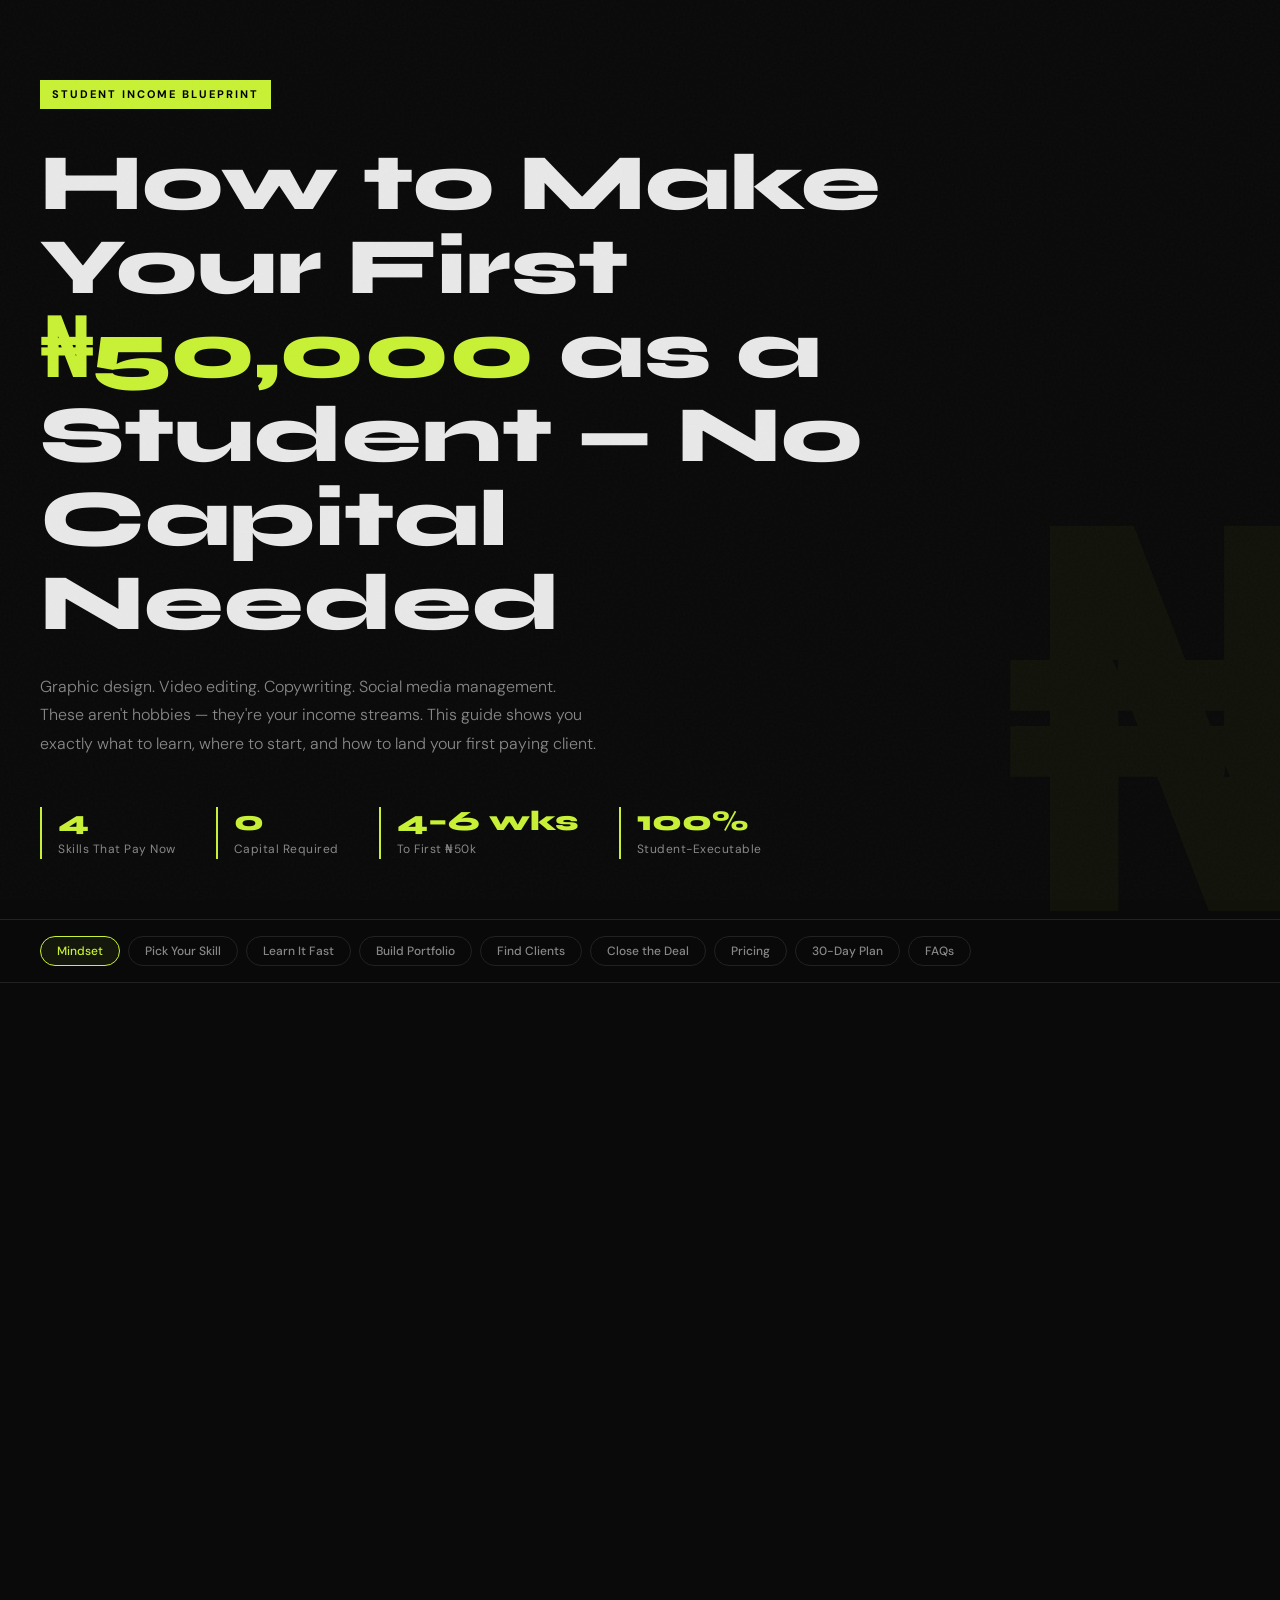
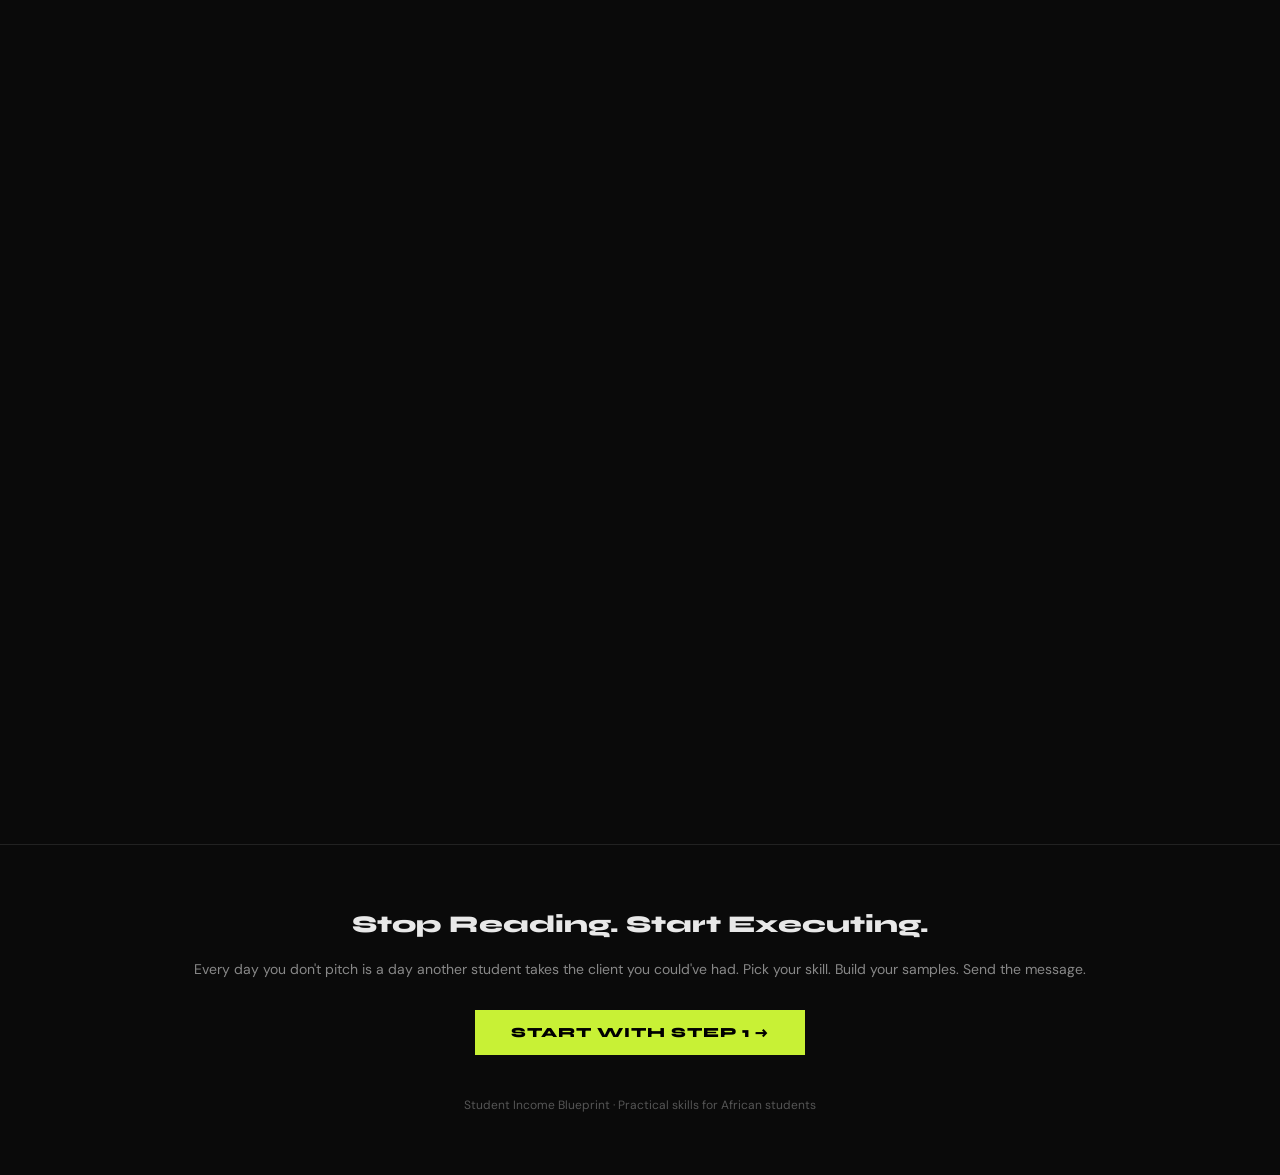
==== index.html @ d280750a "Rename Index.html to index.html" ====
<!DOCTYPE html>
<html lang="en">
<head>
<meta charset="UTF-8">
<meta name="viewport" content="width=device-width, initial-scale=1.0">
<title>How to Make Your First ₦50k as a Student</title>
<link href="https://fonts.googleapis.com/css2?family=Syne:wght@400;600;700;800&family=DM+Sans:ital,wght@0,300;0,400;0,500;1,300&display=swap" rel="stylesheet">
<style>
  :root {
    --bg: #0a0a0a;
    --surface: #111111;
    --surface2: #181818;
    --border: #222;
    --accent: #c8f135;
    --accent2: #f1c135;
    --accent3: #35f1a0;
    --muted: #555;
    --text: #e8e8e8;
    --text-dim: #888;
  }

  * { margin: 0; padding: 0; box-sizing: border-box; }

  body {
    background: var(--bg);
    color: var(--text);
    font-family: 'DM Sans', sans-serif;
    font-size: 15px;
    line-height: 1.7;
    overflow-x: hidden;
  }

  /* NOISE OVERLAY */
  body::before {
    content: '';
    position: fixed;
    inset: 0;
    background-image: url("data:image/svg+xml,%3Csvg viewBox='0 0 512 512' xmlns='http://www.w3.org/2000/svg'%3E%3Cfilter id='n'%3E%3CfeTurbulence type='fractalNoise' baseFrequency='0.75' numOctaves='4' stitchTiles='stitch'/%3E%3C/filter%3E%3Crect width='100%25' height='100%25' filter='url(%23n)' opacity='1'/%3E%3C/svg%3E");
    opacity: 0.025;
    pointer-events: none;
    z-index: 9999;
  }

  h1, h2, h3, h4 { font-family: 'Syne', sans-serif; }

  a { color: var(--accent); text-decoration: none; }
  a:hover { text-decoration: underline; }

  /* HERO */
  .hero {
    min-height: 100vh;
    display: flex;
    flex-direction: column;
    justify-content: center;
    padding: 80px 40px 60px;
    position: relative;
    border-bottom: 1px solid var(--border);
    overflow: hidden;
  }

  .hero::after {
    content: '₦';
    position: absolute;
    right: -40px;
    bottom: -80px;
    font-family: 'Syne', sans-serif;
    font-size: 500px;
    font-weight: 800;
    color: var(--accent);
    opacity: 0.04;
    pointer-events: none;
    line-height: 1;
  }

  .hero-tag {
    display: inline-block;
    background: var(--accent);
    color: #000;
    font-size: 11px;
    font-weight: 700;
    letter-spacing: 2px;
    text-transform: uppercase;
    padding: 5px 12px;
    margin-bottom: 32px;
    width: fit-content;
  }

  .hero h1 {
    font-size: clamp(36px, 7vw, 80px);
    font-weight: 800;
    line-height: 1.05;
    max-width: 900px;
    margin-bottom: 28px;
  }

  .hero h1 span {
    color: var(--accent);
  }

  .hero-sub {
    font-size: 16px;
    color: var(--text-dim);
    max-width: 560px;
    margin-bottom: 48px;
    font-weight: 300;
    line-height: 1.8;
  }

  .hero-stats {
    display: flex;
    gap: 40px;
    flex-wrap: wrap;
  }

  .stat {
    border-left: 2px solid var(--accent);
    padding-left: 16px;
  }

  .stat-num {
    font-family: 'Syne', sans-serif;
    font-size: 28px;
    font-weight: 800;
    color: var(--accent);
    line-height: 1;
  }

  .stat-label {
    font-size: 12px;
    color: var(--text-dim);
    letter-spacing: 0.5px;
    margin-top: 4px;
  }

  /* PROGRESS NAV */
  .progress-nav {
    position: sticky;
    top: 0;
    z-index: 100;
    background: rgba(10,10,10,0.95);
    backdrop-filter: blur(12px);
    border-bottom: 1px solid var(--border);
    padding: 16px 40px;
    display: flex;
    gap: 8px;
    overflow-x: auto;
    scrollbar-width: none;
  }

  .progress-nav::-webkit-scrollbar { display: none; }

  .nav-pill {
    flex-shrink: 0;
    padding: 6px 16px;
    border: 1px solid var(--border);
    border-radius: 999px;
    font-size: 12px;
    font-weight: 500;
    color: var(--text-dim);
    cursor: pointer;
    transition: all 0.2s;
    background: none;
    font-family: 'DM Sans', sans-serif;
  }

  .nav-pill:hover, .nav-pill.active {
    border-color: var(--accent);
    color: var(--accent);
    background: rgba(200,241,53,0.06);
  }

  /* MAIN LAYOUT */
  .container {
    max-width: 860px;
    margin: 0 auto;
    padding: 0 40px;
  }

  /* SECTION */
  .section {
    padding: 80px 0;
    border-bottom: 1px solid var(--border);
  }

  .section-header {
    display: flex;
    align-items: flex-start;
    gap: 20px;
    margin-bottom: 48px;
  }

  .section-num {
    font-family: 'Syne', sans-serif;
    font-size: 13px;
    font-weight: 700;
    color: var(--accent);
    letter-spacing: 2px;
    margin-top: 6px;
    flex-shrink: 0;
  }

  .section-title {
    font-size: clamp(22px, 4vw, 36px);
    font-weight: 800;
    line-height: 1.2;
  }

  .section-title span { color: var(--accent); }

  /* INTRO BLOCK */
  .intro-block {
    background: var(--surface);
    border: 1px solid var(--border);
    border-left: 3px solid var(--accent);
    padding: 28px 32px;
    margin-bottom: 40px;
    font-size: 15px;
    line-height: 1.9;
    color: var(--text-dim);
  }

  .intro-block strong { color: var(--text); }

  /* SKILL CARDS */
  .skill-grid {
    display: grid;
    grid-template-columns: 1fr 1fr;
    gap: 16px;
    margin-bottom: 40px;
  }

  @media (max-width: 600px) {
    .skill-grid { grid-template-columns: 1fr; }
    .hero { padding: 60px 24px 48px; }
    .container { padding: 0 24px; }
    .progress-nav { padding: 12px 24px; }
  }

  .skill-card {
    background: var(--surface);
    border: 1px solid var(--border);
    padding: 24px;
    cursor: pointer;
    transition: all 0.25s;
    position: relative;
    overflow: hidden;
  }

  .skill-card::before {
    content: '';
    position: absolute;
    inset: 0;
    background: linear-gradient(135deg, rgba(200,241,53,0.05) 0%, transparent 60%);
    opacity: 0;
    transition: opacity 0.3s;
  }

  .skill-card:hover { border-color: var(--accent); transform: translateY(-2px); }
  .skill-card:hover::before { opacity: 1; }

  .skill-icon {
    font-size: 28px;
    margin-bottom: 12px;
  }

  .skill-name {
    font-family: 'Syne', sans-serif;
    font-size: 16px;
    font-weight: 700;
    margin-bottom: 6px;
  }

  .skill-desc {
    font-size: 13px;
    color: var(--text-dim);
    line-height: 1.6;
  }

  .skill-earn {
    margin-top: 12px;
    display: inline-block;
    background: rgba(200,241,53,0.1);
    color: var(--accent);
    font-size: 11px;
    font-weight: 700;
    padding: 3px 10px;
    letter-spacing: 0.5px;
  }

  /* STEP BLOCKS */
  .steps { display: flex; flex-direction: column; gap: 0; }

  .step {
    display: flex;
    gap: 24px;
    padding: 32px 0;
    border-bottom: 1px solid var(--border);
  }

  .step:last-child { border-bottom: none; }

  .step-left {
    display: flex;
    flex-direction: column;
    align-items: center;
    gap: 0;
    flex-shrink: 0;
    width: 40px;
  }

  .step-dot {
    width: 36px;
    height: 36px;
    border-radius: 50%;
    background: var(--accent);
    color: #000;
    font-family: 'Syne', sans-serif;
    font-weight: 800;
    font-size: 14px;
    display: flex;
    align-items: center;
    justify-content: center;
    flex-shrink: 0;
  }

  .step-line {
    width: 1px;
    flex: 1;
    background: var(--border);
    margin-top: 8px;
    min-height: 40px;
  }

  .step-content { flex: 1; }

  .step-title {
    font-family: 'Syne', sans-serif;
    font-size: 18px;
    font-weight: 700;
    margin-bottom: 10px;
    line-height: 1.3;
  }

  .step-body {
    color: var(--text-dim);
    font-size: 14px;
    line-height: 1.85;
    margin-bottom: 16px;
  }

  /* CALLOUT BOXES */
  .callout {
    border: 1px solid;
    padding: 18px 22px;
    margin: 20px 0;
    font-size: 14px;
    line-height: 1.7;
  }

  .callout.tip {
    border-color: rgba(200,241,53,0.3);
    background: rgba(200,241,53,0.04);
    color: var(--text-dim);
  }

  .callout.tip::before {
    content: '💡 TIP — ';
    color: var(--accent);
    font-weight: 700;
    font-size: 12px;
    letter-spacing: 1px;
  }

  .callout.warn {
    border-color: rgba(241,193,53,0.3);
    background: rgba(241,193,53,0.04);
    color: var(--text-dim);
  }

  .callout.warn::before {
    content: '⚠️ WATCH OUT — ';
    color: var(--accent2);
    font-weight: 700;
    font-size: 12px;
    letter-spacing: 1px;
  }

  .callout.action {
    border-color: rgba(53,241,160,0.3);
    background: rgba(53,241,160,0.04);
    color: var(--text-dim);
  }

  .callout.action::before {
    content: '✅ DO THIS NOW — ';
    color: var(--accent3);
    font-weight: 700;
    font-size: 12px;
    letter-spacing: 1px;
  }

  /* RESOURCE TABLE */
  .resources {
    width: 100%;
    border-collapse: collapse;
    margin: 20px 0;
    font-size: 13px;
  }

  .resources th {
    text-align: left;
    font-family: 'Syne', sans-serif;
    font-size: 11px;
    font-weight: 700;
    letter-spacing: 1.5px;
    text-transform: uppercase;
    color: var(--text-dim);
    padding: 10px 14px;
    border-bottom: 1px solid var(--border);
  }

  .resources td {
    padding: 12px 14px;
    border-bottom: 1px solid rgba(255,255,255,0.04);
    color: var(--text-dim);
    vertical-align: top;
  }

  .resources tr:hover td { background: rgba(255,255,255,0.02); }

  .resources td:first-child { color: var(--text); font-weight: 500; }

  .tag {
    display: inline-block;
    padding: 2px 8px;
    font-size: 10px;
    font-weight: 700;
    letter-spacing: 0.5px;
    border-radius: 2px;
  }

  .tag.free { background: rgba(53,241,160,0.15); color: var(--accent3); }
  .tag.paid { background: rgba(241,193,53,0.15); color: var(--accent2); }
  .tag.youtube { background: rgba(255,80,80,0.15); color: #ff8080; }

  /* TIMELINE */
  .timeline {
    position: relative;
    padding-left: 32px;
    border-left: 2px solid var(--border);
    margin: 28px 0;
  }

  .tl-item {
    position: relative;
    margin-bottom: 32px;
  }

  .tl-item::before {
    content: '';
    position: absolute;
    left: -38px;
    top: 6px;
    width: 10px;
    height: 10px;
    border-radius: 50%;
    background: var(--accent);
    border: 2px solid var(--bg);
  }

  .tl-week {
    font-family: 'Syne', sans-serif;
    font-size: 12px;
    font-weight: 700;
    color: var(--accent);
    letter-spacing: 1px;
    text-transform: uppercase;
    margin-bottom: 6px;
  }

  .tl-title {
    font-family: 'Syne', sans-serif;
    font-size: 16px;
    font-weight: 700;
    margin-bottom: 6px;
  }

  .tl-body {
    font-size: 13.5px;
    color: var(--text-dim);
    line-height: 1.75;
  }

  /* Q&A */
  .qa-section {
    margin: 32px 0;
  }

  .qa-item {
    border: 1px solid var(--border);
    margin-bottom: 12px;
    overflow: hidden;
    transition: border-color 0.2s;
  }

  .qa-item.open {
    border-color: rgba(200,241,53,0.25);
  }

  .qa-q {
    padding: 18px 22px;
    cursor: pointer;
    display: flex;
    justify-content: space-between;
    align-items: center;
    gap: 16px;
    font-weight: 500;
    font-size: 14px;
    background: var(--surface);
    transition: background 0.2s;
    user-select: none;
  }

  .qa-q:hover { background: var(--surface2); }

  .qa-icon {
    flex-shrink: 0;
    width: 22px;
    height: 22px;
    border-radius: 50%;
    border: 1px solid var(--border);
    display: flex;
    align-items: center;
    justify-content: center;
    font-size: 14px;
    transition: all 0.3s;
    color: var(--accent);
  }

  .qa-item.open .qa-icon {
    background: var(--accent);
    color: #000;
    border-color: var(--accent);
    transform: rotate(45deg);
  }

  .qa-a {
    display: none;
    padding: 0 22px 20px;
    font-size: 13.5px;
    color: var(--text-dim);
    line-height: 1.85;
    background: var(--surface);
    border-top: 1px solid var(--border);
    padding-top: 18px;
  }

  .qa-item.open .qa-a { display: block; }

  .qa-a strong { color: var(--text); }

  /* SCRIPT TEMPLATE */
  .script-box {
    background: var(--surface2);
    border: 1px solid var(--border);
    border-left: 3px solid var(--accent3);
    padding: 24px 28px;
    margin: 20px 0;
    font-size: 14px;
    line-height: 1.9;
    color: var(--text-dim);
    font-style: italic;
    position: relative;
  }

  .script-box::before {
    content: 'SCRIPT TEMPLATE';
    position: absolute;
    top: -10px;
    left: 16px;
    background: var(--accent3);
    color: #000;
    font-size: 10px;
    font-weight: 800;
    padding: 2px 10px;
    letter-spacing: 1.5px;
    font-style: normal;
  }

  .script-box em { color: var(--accent); font-style: normal; font-weight: 600; }

  /* PRICING TABLE */
  .price-grid {
    display: grid;
    grid-template-columns: repeat(3, 1fr);
    gap: 12px;
    margin: 24px 0;
  }

  @media (max-width: 600px) { .price-grid { grid-template-columns: 1fr; } }

  .price-card {
    background: var(--surface);
    border: 1px solid var(--border);
    padding: 20px;
    text-align: center;
  }

  .price-label {
    font-size: 11px;
    font-weight: 700;
    letter-spacing: 2px;
    text-transform: uppercase;
    color: var(--text-dim);
    margin-bottom: 8px;
  }

  .price-amount {
    font-family: 'Syne', sans-serif;
    font-size: 26px;
    font-weight: 800;
    color: var(--accent);
    line-height: 1;
    margin-bottom: 4px;
  }

  .price-note {
    font-size: 12px;
    color: var(--muted);
  }

  /* MILESTONE */
  .milestone {
    background: linear-gradient(135deg, rgba(200,241,53,0.08) 0%, rgba(200,241,53,0.02) 100%);
    border: 1px solid rgba(200,241,53,0.2);
    padding: 32px;
    margin: 32px 0;
    text-align: center;
  }

  .milestone-label {
    font-size: 11px;
    font-weight: 700;
    letter-spacing: 3px;
    text-transform: uppercase;
    color: var(--accent);
    margin-bottom: 12px;
  }

  .milestone-num {
    font-family: 'Syne', sans-serif;
    font-size: 56px;
    font-weight: 800;
    color: var(--accent);
    line-height: 1;
    margin-bottom: 8px;
  }

  .milestone-desc {
    font-size: 14px;
    color: var(--text-dim);
  }

  /* CHECKLIST */
  .checklist {
    list-style: none;
    display: flex;
    flex-direction: column;
    gap: 10px;
    margin: 20px 0;
  }

  .checklist li {
    display: flex;
    align-items: flex-start;
    gap: 12px;
    font-size: 14px;
    color: var(--text-dim);
    line-height: 1.6;
  }

  .checklist li::before {
    content: '→';
    color: var(--accent);
    font-weight: 700;
    flex-shrink: 0;
    margin-top: 1px;
  }

  /* FOOTER */
  .footer {
    padding: 60px 40px;
    text-align: center;
    border-top: 1px solid var(--border);
  }

  .footer-title {
    font-family: 'Syne', sans-serif;
    font-size: 24px;
    font-weight: 800;
    margin-bottom: 12px;
  }

  .footer-sub {
    font-size: 14px;
    color: var(--text-dim);
    margin-bottom: 28px;
  }

  .cta-btn {
    display: inline-block;
    background: var(--accent);
    color: #000;
    font-family: 'Syne', sans-serif;
    font-weight: 800;
    font-size: 14px;
    letter-spacing: 1px;
    padding: 14px 36px;
    text-transform: uppercase;
    cursor: pointer;
    border: none;
    transition: opacity 0.2s;
  }

  .cta-btn:hover { opacity: 0.88; }

  /* ANIMATIONS */
  @keyframes fadeUp {
    from { opacity: 0; transform: translateY(20px); }
    to { opacity: 1; transform: translateY(0); }
  }

  .hero-tag, .hero h1, .hero-sub, .hero-stats {
    animation: fadeUp 0.6s ease both;
  }

  .hero h1 { animation-delay: 0.1s; }
  .hero-sub { animation-delay: 0.2s; }
  .hero-stats { animation-delay: 0.3s; }

  /* Intersection observer targets */
  .reveal {
    opacity: 0;
    transform: translateY(24px);
    transition: opacity 0.5s ease, transform 0.5s ease;
  }

  .reveal.visible {
    opacity: 1;
    transform: translateY(0);
  }

  /* divider */
  .divider {
    width: 48px;
    height: 2px;
    background: var(--accent);
    margin: 20px 0;
  }

  .inline-highlight {
    background: rgba(200,241,53,0.12);
    color: var(--accent);
    padding: 1px 6px;
    font-weight: 600;
  }
</style>
</head>
<body>

<!-- HERO -->
<section class="hero" id="top">
  <div class="hero-tag">Student Income Blueprint</div>
  <h1>How to Make Your First <span>₦50,000</span> as a Student — No Capital Needed</h1>
  <p class="hero-sub">Graphic design. Video editing. Copywriting. Social media management. These aren't hobbies — they're your income streams. This guide shows you exactly what to learn, where to start, and how to land your first paying client.</p>
  <div class="hero-stats">
    <div class="stat">
      <div class="stat-num">4</div>
      <div class="stat-label">Skills That Pay Now</div>
    </div>
    <div class="stat">
      <div class="stat-num">0</div>
      <div class="stat-label">Capital Required</div>
    </div>
    <div class="stat">
      <div class="stat-num">4–6 wks</div>
      <div class="stat-label">To First ₦50k</div>
    </div>
    <div class="stat">
      <div class="stat-num">100%</div>
      <div class="stat-label">Student-Executable</div>
    </div>
  </div>
</section>

<!-- NAV -->
<nav class="progress-nav" id="progressNav">
  <button class="nav-pill active" onclick="scrollTo('s0')">Mindset</button>
  <button class="nav-pill" onclick="scrollTo('s1')">Pick Your Skill</button>
  <button class="nav-pill" onclick="scrollTo('s2')">Learn It Fast</button>
  <button class="nav-pill" onclick="scrollTo('s3')">Build Portfolio</button>
  <button class="nav-pill" onclick="scrollTo('s4')">Find Clients</button>
  <button class="nav-pill" onclick="scrollTo('s5')">Close the Deal</button>
  <button class="nav-pill" onclick="scrollTo('s6')">Pricing</button>
  <button class="nav-pill" onclick="scrollTo('s7')">30-Day Plan</button>
  <button class="nav-pill" onclick="scrollTo('s8')">FAQs</button>
</nav>

<main class="container">

<!-- SECTION 0: MINDSET -->
<section class="section reveal" id="s0">
  <div class="section-header">
    <div class="section-num">00</div>
    <h2 class="section-title">The Truth Nobody Tells You</h2>
  </div>

  <div class="intro-block">
    <strong>Most students are broke not because there's no money to make — but because they're waiting for the perfect moment.</strong> They want to learn everything before they start. They want to feel "ready." They think they need money to make money.<br><br>
    Here's the real picture: <strong>skills are the capital.</strong> A student who can design a clean flyer is sitting on a ₦5,000–₦30,000 service. A student who can manage a business's Instagram page is worth ₦30,000–₦80,000/month to that business. None of this requires a shop, startup capital, or a degree.
  </div>

  <div class="callout tip">
    You don't need to be the best in the world. You only need to be better than your client — and most small business owners in Nigeria have zero design, editing, or copywriting skills. That gap is your income.
  </div>

  <div class="callout warn">
    Don't try to learn all four skills at once. Pick one, get good enough to charge, earn, then expand. Spreading yourself thin is the fastest way to stay broke.
  </div>
</section>

<!-- SECTION 1: PICK YOUR SKILL -->
<section class="section reveal" id="s1">
  <div class="section-header">
    <div class="section-num">01</div>
    <h2 class="section-title">Pick <span>Your</span> Skill</h2>
  </div>

  <p style="color:var(--text-dim); margin-bottom:28px; font-size:14px;">Each skill has different entry barriers and earning timelines. Read them carefully and pick the one that matches your current ability, phone/laptop access, and personality.</p>

  <div class="skill-grid">
    <div class="skill-card">
      <div class="skill-icon">🎨</div>
      <div class="skill-name">Graphic Design</div>
      <div class="skill-desc">Flyers, logos, social media graphics, posters, business cards. High demand from small businesses, churches, events, student unions.</div>
      <div class="skill-earn">₦5k–₦50k per job</div>
    </div>
    <div class="skill-card">
      <div class="skill-icon">🎬</div>
      <div class="skill-name">Video Editing</div>
      <div class="skill-desc">Edit raw footage, add music, subtitles, transitions. Businesses making reels, content creators, events/ceremonies.</div>
      <div class="skill-earn">₦10k–₦80k per video</div>
    </div>
    <div class="skill-card">
      <div class="skill-icon">✍️</div>
      <div class="skill-name">Copywriting</div>
      <div class="skill-desc">Write captions, ads, product descriptions, email newsletters that actually make people buy. Pure skill, no tools needed beyond a phone.</div>
      <div class="skill-earn">₦5k–₦60k per project</div>
    </div>
    <div class="skill-card">
      <div class="skill-icon">📱</div>
      <div class="skill-name">Social Media Management</div>
      <div class="skill-desc">Run a business's Instagram, Facebook, or TikTok page. Create content, post consistently, engage followers. Monthly retainer model.</div>
      <div class="skill-earn">₦20k–₦80k/month</div>
    </div>
  </div>

  <div class="callout action">
    Ask yourself: Do I have a laptop? → Design or Video Editing. Only a phone? → Copywriting or Social Media. Do I like writing? → Copywriting. Hate writing? → Design. Pick and commit.
  </div>

  <div class="qa-section">
    <div class="qa-item">
      <div class="qa-q" onclick="toggleQA(this)">
        ❓ Which skill makes money the fastest?
        <span class="qa-icon">+</span>
      </div>
      <div class="qa-a">
        <strong>Graphic Design</strong> has the fastest client-to-cash pipeline because demand is everywhere — churches, student groups, small shops, event organizers. With 2 weeks of practice, you can charge for flyers. Copywriting is close second because you can pitch immediately once you can write a converting caption. Social media management takes longer because you need to show a track record before businesses trust you with their pages.
      </div>
    </div>
    <div class="qa-item">
      <div class="qa-q" onclick="toggleQA(this)">
        ❓ What if I have zero experience in any of these?
        <span class="qa-icon">+</span>
      </div>
      <div class="qa-a">
        Perfect. Everyone starts at zero. The resources in Section 02 are specifically for beginners. You don't need any prior knowledge — just 1–2 hours daily. <strong>Graphic Design via Canva</strong> has the gentlest learning curve if you're truly starting from nothing. You can be producing decent work in under a week.
      </div>
    </div>
  </div>
</section>

<!-- SECTION 2: LEARN IT FAST -->
<section class="section reveal" id="s2">
  <div class="section-header">
    <div class="section-num">02</div>
    <h2 class="section-title">Learn It <span>Fast</span></h2>
  </div>

  <div class="intro-block">
    You don't need months of studying. You need <strong>focused, project-based practice.</strong> The rule: learn a concept → immediately apply it to a fake or real project → repeat. Stop watching tutorials without practicing alongside them.
  </div>

  <h3 style="font-family:'Syne',sans-serif; margin-bottom:20px; font-size:18px;">🎨 Graphic Design Resources</h3>
  <table class="resources">
    <tr><th>Resource</th><th>Platform</th><th>Type</th><th>What You Learn</th></tr>
    <tr>
      <td>Canva Design School</td>
      <td>canva.com/learn</td>
      <td><span class="tag free">FREE</span></td>
      <td>Full beginner curriculum inside Canva — layouts, color, typography</td>
    </tr>
    <tr>
      <td>Gareth David Studio</td>
      <td>YouTube</td>
      <td><span class="tag youtube">YouTube</span></td>
      <td>Canva & Photoshop tutorials, very beginner-friendly</td>
    </tr>
    <tr>
      <td>Piximperfect</td>
      <td>YouTube</td>
      <td><span class="tag youtube">YouTube</span></td>
      <td>Photoshop from scratch — clean explanations</td>
    </tr>
    <tr>
      <td>Looka / Adobe Express</td>
      <td>Web</td>
      <td><span class="tag free">FREE</span></td>
      <td>AI-assisted logo drafts to study and remix</td>
    </tr>
  </table>

  <h3 style="font-family:'Syne',sans-serif; margin: 28px 0 20px; font-size:18px;">🎬 Video Editing Resources</h3>
  <table class="resources">
    <tr><th>Resource</th><th>Platform</th><th>Type</th><th>What You Learn</th></tr>
    <tr>
      <td>CapCut (Mobile)</td>
      <td>App</td>
      <td><span class="tag free">FREE</span></td>
      <td>Reels, short-form editing, templates — best free mobile editor</td>
    </tr>
    <tr>
      <td>VN Video Editor</td>
      <td>App</td>
      <td><span class="tag free">FREE</span></td>
      <td>More control than CapCut, great for YouTube-style edits</td>
    </tr>
    <tr>
      <td>DaVinci Resolve (PC)</td>
      <td>Software</td>
      <td><span class="tag free">FREE</span></td>
      <td>Industry-grade editing — worth learning if you have a decent laptop</td>
    </tr>
    <tr>
      <td>Casey Faris (YouTube)</td>
      <td>YouTube</td>
      <td><span class="tag youtube">YouTube</span></td>
      <td>DaVinci Resolve beginner series</td>
    </tr>
    <tr>
      <td>Justin Odisho (YouTube)</td>
      <td>YouTube</td>
      <td><span class="tag youtube">YouTube</span></td>
      <td>Premiere Pro tips, transitions, color grading</td>
    </tr>
  </table>

  <h3 style="font-family:'Syne',sans-serif; margin: 28px 0 20px; font-size:18px;">✍️ Copywriting Resources</h3>
  <table class="resources">
    <tr><th>Resource</th><th>Platform</th><th>Type</th><th>What You Learn</th></tr>
    <tr>
      <td>The Boron Letters</td>
      <td>Free PDF (search online)</td>
      <td><span class="tag free">FREE</span></td>
      <td>Classic copywriting letters — foundational thinking</td>
    </tr>
    <tr>
      <td>Alex Cattoni (YouTube)</td>
      <td>YouTube</td>
      <td><span class="tag youtube">YouTube</span></td>
      <td>Modern copywriting — captions, email, sales pages</td>
    </tr>
    <tr>
      <td>Copyhackers Blog</td>
      <td>copyhackers.com</td>
      <td><span class="tag free">FREE</span></td>
      <td>Deep articles on conversion copy — read 1 article/day</td>
    </tr>
    <tr>
      <td>Nnamdi Azodo (Twitter/X)</td>
      <td>Twitter/X</td>
      <td><span class="tag free">FREE</span></td>
      <td>Nigerian copywriter — context-relevant examples and threads</td>
    </tr>
  </table>

  <h3 style="font-family:'Syne',sans-serif; margin: 28px 0 20px; font-size:18px;">📱 Social Media Management Resources</h3>
  <table class="resources">
    <tr><th>Resource</th><th>Platform</th><th>Type</th><th>What You Learn</th></tr>
    <tr>
      <td>HubSpot Social Media Course</td>
      <td>academy.hubspot.com</td>
      <td><span class="tag free">FREE</span></td>
      <td>Full SMM course with certificate — strategy, scheduling, analytics</td>
    </tr>
    <tr>
      <td>Latasha James (YouTube)</td>
      <td>YouTube</td>
      <td><span class="tag youtube">YouTube</span></td>
      <td>Freelance social media management — real-world workflow</td>
    </tr>
    <tr>
      <td>Buffer Blog</td>
      <td>buffer.com/resources</td>
      <td><span class="tag free">FREE</span></td>
      <td>Posting strategy, content calendar templates</td>
    </tr>
  </table>

  <div class="callout tip">
    Don't download 10 courses and watch none. Pick ONE resource per skill. Go all the way through it. Apply every concept as you go. You'll learn more in 2 weeks of focused practice than 2 months of passive watching.
  </div>
</section>

<!-- SECTION 3: BUILD PORTFOLIO -->
<section class="section reveal" id="s3">
  <div class="section-header">
    <div class="section-num">03</div>
    <h2 class="section-title">Build a <span>Portfolio</span> Without Waiting for Clients</h2>
  </div>

  <div class="intro-block">
    The most common student mistake: <strong>"I'll build a portfolio after I get clients."</strong> That's backwards. Clients want proof first. Here's how to build a convincing portfolio from scratch — before you've had a single paying job.
  </div>

  <div class="steps">
    <div class="step">
      <div class="step-left">
        <div class="step-dot">1</div>
        <div class="step-line"></div>
      </div>
      <div class="step-content">
        <div class="step-title">Create Fictional Briefs</div>
        <div class="step-body">
          Invent clients. Design a flyer for a fictional restaurant called "Abuja Kitchen." Edit a promo video for a made-up fashion brand. Write a caption campaign for a fake skincare business. The work is real — the client isn't. No one will know, and no one asks.
        </div>
        <div class="callout action">
          Design 3 flyers for 3 fictional businesses. Different industries — food, fashion, tech. Show range.
        </div>
      </div>
    </div>

    <div class="step">
      <div class="step-left">
        <div class="step-dot">2</div>
        <div class="step-line"></div>
      </div>
      <div class="step-content">
        <div class="step-title">Redo Real Businesses' Work (Better)</div>
        <div class="step-body">
          Find a local business with a bad flyer, ugly Instagram page, or weak caption. Redesign it. Don't ask permission — this is just for your portfolio. Screenshot their original, show your redesign. "Before/After" posts are extremely compelling to clients.
        </div>
      </div>
    </div>

    <div class="step">
      <div class="step-left">
        <div class="step-dot">3</div>
        <div class="step-line"></div>
      </div>
      <div class="step-content">
        <div class="step-title">Do 1–2 Free Jobs Strategically</div>
        <div class="step-body">
          Not free for everyone — free for <em>one person</em> who can give you a testimonial and referrals. A student union executive, a church media team, a campus vendor. Do excellent work. Get written feedback. That testimonial is worth more than the ₦5k you didn't charge.
        </div>
        <div class="callout warn">
          Don't do free work for strangers online. Do it for people you know personally who can vouch for you publicly.
        </div>
      </div>
    </div>

    <div class="step">
      <div class="step-left">
        <div class="step-dot">4</div>
        <div class="step-line"></div>
      </div>
      <div class="step-content">
        <div class="step-title">Present Your Portfolio Professionally</div>
        <div class="step-body">
          You don't need a website. A clean <strong>Google Drive folder</strong> with well-named files works. A <strong>PDF portfolio document</strong> with your name, what you do, and 5–8 samples works even better. For social media managers, your own page IS your portfolio.
        </div>
        <ul class="checklist">
          <li>Portfolio folder: organized, well-named files (not "final_final_2.psd")</li>
          <li>At least 5 pieces of work across different formats/styles</li>
          <li>One "before and after" redesign if possible</li>
          <li>One real testimonial, even from a free client</li>
          <li>Your contact info on every portfolio page</li>
        </ul>
      </div>
    </div>
  </div>

  <div class="qa-section">
    <div class="qa-item">
      <div class="qa-q" onclick="toggleQA(this)">
        ❓ Can I use work I made following a tutorial as portfolio samples?
        <span class="qa-icon">+</span>
      </div>
      <div class="qa-a">
        <strong>Only if you modified it significantly.</strong> If you followed a tutorial exactly, it's not yours. But if you took the concept, changed the colors/text/layout, applied it to a different industry — now it shows your judgment, not just your ability to copy steps. Show your thinking, not just the output.
      </div>
    </div>
    <div class="qa-item">
      <div class="qa-q" onclick="toggleQA(this)">
        ❓ How many portfolio pieces is enough to start pitching?
        <span class="qa-icon">+</span>
      </div>
      <div class="qa-a">
        <strong>5 solid pieces beats 20 mediocre ones.</strong> Quality signals taste. Quantity signals desperation. Once you have 5 strong, varied samples, start pitching. You can keep building while you work.
      </div>
    </div>
  </div>
</section>

<!-- SECTION 4: FIND CLIENTS -->
<section class="section reveal" id="s4">
  <div class="section-header">
    <div class="section-num">04</div>
    <h2 class="section-title">Find <span>Clients</span> as a Student</h2>
  </div>

  <div class="intro-block">
    Your first clients are not on Fiverr. They're not on LinkedIn. They're <strong>people who already know you, or people one conversation away.</strong> Start close, expand outward.
  </div>

  <div class="steps">
    <div class="step">
      <div class="step-left">
        <div class="step-dot">1</div>
        <div class="step-line"></div>
      </div>
      <div class="step-content">
        <div class="step-title">Your Warm Network First</div>
        <div class="step-body">
          Family businesses, parents' friends' shops, your department's student union, campus clubs and associations. These people already trust you. Pitch them directly — in person or via WhatsApp. One warm connection is worth 100 cold messages.
        </div>
        <div class="callout action">
          List 10 people in your phone contacts who own or work in a business. WhatsApp every single one this week.
        </div>
      </div>
    </div>

    <div class="step">
      <div class="step-left">
        <div class="step-dot">2</div>
        <div class="step-line"></div>
      </div>
      <div class="step-content">
        <div class="step-title">Campus Businesses</div>
        <div class="step-body">
          Every school has food vendors, printing shops, phone accessory sellers, tailors, and salon owners near campus. Most of them have zero online presence or terrible branding. Walk in. Show them a sample you made specifically for their type of business. Close on the spot.
        </div>
      </div>
    </div>

    <div class="step">
      <div class="step-left">
        <div class="step-dot">3</div>
        <div class="step-line"></div>
      </div>
      <div class="step-content">
        <div class="step-title">Local Businesses via Instagram DM</div>
        <div class="step-body">
          Search Instagram for businesses in your city. Look at their page. If their content is poor — no regular posting, low engagement, blurry graphics — that's your opening. Send a specific, compliment-free, value-first DM.
        </div>
        <div class="script-box">
          Hi [Name], I was on your page and noticed your last post was [X weeks] ago. I help businesses like yours stay active on Instagram so you keep showing up for new customers. I've attached a quick sample I made for a business in your industry. Would you be open to a quick chat this week?
          <br><br>
          — <em>[Your Name]</em>
        </div>
      </div>
    </div>

    <div class="step">
      <div class="step-left">
        <div class="step-dot">4</div>
        <div class="step-line"></div>
      </div>
      <div class="step-content">
        <div class="step-title">WhatsApp Status + Word of Mouth</div>
        <div class="step-body">
          Post your work on your WhatsApp status regularly. Designs, before/afters, snippets. Let your network know what you do. When someone needs a designer or editor, you want to be the first name they think of. One referral from a satisfied client can chain into 3–5 more.
        </div>
        <div class="callout tip">
          Post on WhatsApp status 3–4x per week minimum. Show work in progress, finished pieces, and client results (with permission). Consistency = top of mind.
        </div>
      </div>
    </div>
  </div>

  <div class="qa-section">
    <div class="qa-item">
      <div class="qa-q" onclick="toggleQA(this)">
        ❓ Should I use Fiverr or Upwork?
        <span class="qa-icon">+</span>
      </div>
      <div class="qa-a">
        Not as your first strategy. Fiverr is extremely competitive and new accounts get buried with no reviews. You'll waste weeks with zero orders. Your first 3–5 clients should come from direct outreach — people you reach personally. Once you have testimonials and samples, then you can use Fiverr or Upwork as an additional channel. <strong>Start with the path of least resistance.</strong>
      </div>
    </div>
    <div class="qa-item">
      <div class="qa-q" onclick="toggleQA(this)">
        ❓ What if nobody responds to my DMs?
        <span class="qa-icon">+</span>
      </div>
      <div class="qa-a">
        Then your message isn't good enough yet, or you're not sending enough. Most people need to send 30–50 DMs to get 3–5 responses. Tweak your message every 10 sends. Make it shorter. Lead with a specific observation about their page. Attach a relevant sample. And never chase — if they don't reply in 3 days, follow up once with: <em>"Circling back in case this got buried 👋"</em> — then move on.
      </div>
    </div>
    <div class="qa-item">
      <div class="qa-q" onclick="toggleQA(this)">
        ❓ I'm scared of rejection. What if they say no?
        <span class="qa-icon">+</span>
      </div>
      <div class="qa-a">
        "No" costs you nothing. It's the same position you're in right now — zero clients. A "no" just means move to the next person. The students making money aren't fearless — they're just comfortable with no. Every "no" is one step closer to the yes that pays. Track rejections like a game. When you hit 20 "no's," celebrate — your first "yes" is usually within that range.
      </div>
    </div>
  </div>
</section>

<!-- SECTION 5: CLOSE THE DEAL -->
<section class="section reveal" id="s5">
  <div class="section-header">
    <div class="section-num">05</div>
    <h2 class="section-title">Close the <span>Deal</span></h2>
  </div>

  <div class="intro-block">
    Getting a reply is not getting paid. Here's how to move from "interesting" to "here's your money."
  </div>

  <div class="steps">
    <div class="step">
      <div class="step-left">
        <div class="step-dot">1</div>
        <div class="step-line"></div>
      </div>
      <div class="step-content">
        <div class="step-title">Understand Exactly What They Need</div>
        <div class="step-body">
          Don't quote a price before you know the scope. Ask: What exactly do you need? When do you need it? Have you worked with a designer/editor before? What did you like or hate about that experience? This takes 5 minutes and prevents 99% of client disputes later.
        </div>
      </div>
    </div>

    <div class="step">
      <div class="step-left">
        <div class="step-dot">2</div>
        <div class="step-line"></div>
      </div>
      <div class="step-content">
        <div class="step-title">Give a Clear Offer</div>
        <div class="step-body">
          Don't say "I can do it for around ₦5k–₦15k." That's a range that screams uncertainty. Say: <em>"For a 3-page flyer set with your logo and two revisions, I charge ₦8,000. Turnaround is 48 hours."</em> Be specific. Specificity = confidence.
        </div>
        <div class="script-box">
          "Based on what you've described — 4 Instagram posts per week, captions included, posted and scheduled — I charge <em>₦35,000/month</em>. That includes two content revisions per post and a monthly performance summary. Are you ready to get started, or do you have any questions?"
        </div>
      </div>
    </div>

    <div class="step">
      <div class="step-left">
        <div class="step-dot">3</div>
        <div class="step-line"></div>
      </div>
      <div class="step-content">
        <div class="step-title">Collect 50% Upfront — Always</div>
        <div class="step-body">
          Never start work without a deposit. Half before, half on delivery. This filters out time-wasters, shows the client is serious, and protects you from ghosting after delivery. Make this non-negotiable from job one.
        </div>
        <div class="callout warn">
          If someone says "I'll pay when I see the work" — that's a red flag. A genuine client has no problem paying a deposit. Walk away.
        </div>
      </div>
    </div>

    <div class="step">
      <div class="step-left">
        <div class="step-dot">4</div>
        <div class="step-line"></div>
      </div>
      <div class="step-content">
        <div class="step-title">Deliver, Then Ask for a Review + Referral</div>
        <div class="step-body">
          After delivering great work, send this: <em>"Really glad you love it! If you know any other business that could use [what you do], I'd appreciate the referral. And if you have 2 minutes, a quick review via WhatsApp message I can screenshot would mean a lot."</em> Most happy clients will do both.
        </div>
      </div>
    </div>
  </div>
</section>

<!-- SECTION 6: PRICING -->
<section class="section reveal" id="s6">
  <div class="section-header">
    <div class="section-num">06</div>
    <h2 class="section-title">What to <span>Charge</span></h2>
  </div>

  <div class="intro-block">
    Pricing is the skill nobody teaches. Most students underprice out of fear. Here's a realistic starting range for the Nigerian market — not the international market.
  </div>

  <h3 style="font-family:'Syne',sans-serif; font-size:16px; margin-bottom:16px; color:var(--text-dim);">🎨 GRAPHIC DESIGN</h3>
  <div class="price-grid">
    <div class="price-card">
      <div class="price-label">Single Flyer</div>
      <div class="price-amount">₦3k–8k</div>
      <div class="price-note">Simple design, 1–2 revisions</div>
    </div>
    <div class="price-card">
      <div class="price-label">Flyer Set (3–5)</div>
      <div class="price-amount">₦12k–25k</div>
      <div class="price-note">Campaign or event series</div>
    </div>
    <div class="price-card">
      <div class="price-label">Logo Design</div>
      <div class="price-amount">₦15k–50k</div>
      <div class="price-note">Concept + 3 revisions + files</div>
    </div>
  </div>

  <h3 style="font-family:'Syne',sans-serif; font-size:16px; margin:24px 0 16px; color:var(--text-dim);">🎬 VIDEO EDITING</h3>
  <div class="price-grid">
    <div class="price-card">
      <div class="price-label">Short Reel (60s)</div>
      <div class="price-amount">₦5k–15k</div>
      <div class="price-note">Cuts, music, captions, transitions</div>
    </div>
    <div class="price-card">
      <div class="price-label">Promo Video (2–5 min)</div>
      <div class="price-amount">₦20k–50k</div>
      <div class="price-note">Full edit, color grade, VO</div>
    </div>
    <div class="price-card">
      <div class="price-label">Monthly Reels Package</div>
      <div class="price-amount">₦30k–70k</div>
      <div class="price-note">8–12 reels per month</div>
    </div>
  </div>

  <h3 style="font-family:'Syne',sans-serif; font-size:16px; margin:24px 0 16px; color:var(--text-dim);">✍️ COPYWRITING</h3>
  <div class="price-grid">
    <div class="price-card">
      <div class="price-label">5 Social Captions</div>
      <div class="price-amount">₦5k–12k</div>
      <div class="price-note">Engaging, conversion-focused</div>
    </div>
    <div class="price-card">
      <div class="price-label">Sales Email</div>
      <div class="price-amount">₦8k–25k</div>
      <div class="price-note">One email, tested CTA</div>
    </div>
    <div class="price-card">
      <div class="price-label">Product Description Set</div>
      <div class="price-amount">₦10k–30k</div>
      <div class="price-note">5–10 product write-ups</div>
    </div>
  </div>

  <h3 style="font-family:'Syne',sans-serif; font-size:16px; margin:24px 0 16px; color:var(--text-dim);">📱 SOCIAL MEDIA MANAGEMENT</h3>
  <div class="price-grid">
    <div class="price-card">
      <div class="price-label">Starter (3 posts/wk)</div>
      <div class="price-amount">₦20k–35k</div>
      <div class="price-note">Per month</div>
    </div>
    <div class="price-card">
      <div class="price-label">Standard (5 posts/wk)</div>
      <div class="price-amount">₦35k–55k</div>
      <div class="price-note">Per month, captions included</div>
    </div>
    <div class="price-card">
      <div class="price-label">Full Management</div>
      <div class="price-amount">₦55k–100k</div>
      <div class="price-note">Daily posts + engagement + analytics</div>
    </div>
  </div>

  <div class="callout tip">
    Your first client should be charged at the low end of each range. As you build testimonials and case studies, raise your prices. By your 5th client, you should already be charging mid-range.
  </div>

  <div class="qa-section">
    <div class="qa-item">
      <div class="qa-q" onclick="toggleQA(this)">
        ❓ What if a client says my price is too high?
        <span class="qa-icon">+</span>
      </div>
      <div class="qa-a">
        Don't immediately drop your price. First, ask what their budget is. If it's close, see if you can remove a deliverable to match (e.g., fewer revisions, smaller scope). If they want the same work for half the price — that client isn't for you. There are clients who will pay your price. Move on and find them. Every client you undersell to trains you to undervalue yourself.
      </div>
    </div>
    <div class="qa-item">
      <div class="qa-q" onclick="toggleQA(this)">
        ❓ Should I charge lower because I'm a student?
        <span class="qa-icon">+</span>
      </div>
      <div class="qa-a">
        <strong>Absolutely not.</strong> Clients are paying for results, not your CV. If your flyer design converts customers for them, it's worth ₦8,000 whether you're a student or a 10-year agency. Don't volunteer that you're a student unless directly asked. Your work speaks. Let it.
      </div>
    </div>
  </div>
</section>

<!-- SECTION 7: 30-DAY PLAN -->
<section class="section reveal" id="s7">
  <div class="section-header">
    <div class="section-num">07</div>
    <h2 class="section-title">Your <span>30-Day</span> Action Plan</h2>
  </div>

  <div class="intro-block">
    This is the exact sequence. No detours. Execute this daily for 30 days and you will have at least one paying client — most likely more.
  </div>

  <div class="timeline">
    <div class="tl-item">
      <div class="tl-week">Days 1–3</div>
      <div class="tl-title">Pick Your Skill + Set Up Your Tools</div>
      <div class="tl-body">
        Choose your skill (one only). Install or sign up for your main tool (Canva / CapCut / Google Docs). Watch your first 2 tutorials. Create your first practice piece — even if it's rough. The goal isn't perfection, it's starting.
      </div>
    </div>
    <div class="tl-item">
      <div class="tl-week">Days 4–10</div>
      <div class="tl-title">Daily Practice — Build the Portfolio</div>
      <div class="tl-body">
        Practice for 1–2 hours daily. Create one new piece per day. By Day 10, you should have 6–8 pieces. Include at least one before/after redesign. Organize everything into a Google Drive folder.
      </div>
    </div>
    <div class="tl-item">
      <div class="tl-week">Days 11–14</div>
      <div class="tl-title">Start Pitching — Warm Network First</div>
      <div class="tl-body">
        WhatsApp 10 people in your contacts who have businesses. Show your samples. Offer a discounted or free job to one person for a testimonial. Post your work on your WhatsApp status. Tell people what you do.
      </div>
    </div>
    <div class="tl-item">
      <div class="tl-week">Days 15–21</div>
      <div class="tl-title">Cold Outreach — Instagram + Campus</div>
      <div class="tl-body">
        Send 5–10 DMs per day to local businesses on Instagram. Visit 2–3 campus businesses in person per week with your phone/portfolio. Tweak your pitch based on responses. Don't stop at silence — keep going.
      </div>
    </div>
    <div class="tl-item">
      <div class="tl-week">Days 22–27</div>
      <div class="tl-title">Close Your First Paid Job</div>
      <div class="tl-body">
        By now you have responses. Close at least one paid job. Take 50% upfront. Execute excellently. Deliver on time. Ask for a review and referral immediately after delivery.
      </div>
    </div>
    <div class="tl-item">
      <div class="tl-week">Days 28–30</div>
      <div class="tl-title">Stack, Repeat, Raise Prices</div>
      <div class="tl-body">
        With your first testimonial in hand, pitch 3 more clients. Raise your price slightly. Add your testimonial to your portfolio. You're no longer a beginner — you're a working professional with a track record.
      </div>
    </div>
  </div>

  <div class="milestone">
    <div class="milestone-label">Target by Day 30</div>
    <div class="milestone-num">₦50,000</div>
    <div class="milestone-desc">2–3 paying clients at beginner rates = your first ₦50k. Fully executable as a student. No capital needed.</div>
  </div>
</section>

<!-- SECTION 8: FAQs -->
<section class="section reveal" id="s8">
  <div class="section-header">
    <div class="section-num">08</div>
    <h2 class="section-title">Questions <span>&</span> Answers</h2>
  </div>

  <div class="qa-section">
    <div class="qa-item">
      <div class="qa-q" onclick="toggleQA(this)">
        ❓ I don't have a laptop — can I still do this?
        <span class="qa-icon">+</span>
      </div>
      <div class="qa-a">
        <strong>Yes.</strong> Canva works on mobile with almost full functionality. CapCut is a fully capable mobile editor. Copywriting requires nothing but a phone and Google Docs. Social media management can be done 100% on mobile. A laptop gives you an edge for design and editing, but it is not a requirement to start.
      </div>
    </div>
    <div class="qa-item">
      <div class="qa-q" onclick="toggleQA(this)">
        ❓ How do I handle school and this at the same time?
        <span class="qa-icon">+</span>
      </div>
      <div class="qa-a">
        1–2 hours per day is enough during learning phase. Once you're earning, you control your client load — don't take on more than you can handle alongside school. Keep early clients on realistic turnaround times (48–72 hours) so you don't create pressure. Many students use weekends for client work and weekdays for learning and pitching.
      </div>
    </div>
    <div class="qa-item">
      <div class="qa-q" onclick="toggleQA(this)">
        ❓ What if I'm not creative? I don't think I can design or write.
        <span class="qa-icon">+</span>
      </div>
      <div class="qa-a">
        Creativity is mostly a skill, not a gift. Design has rules you can learn — hierarchy, contrast, alignment, color. Copy has frameworks — AIDA, PAS, before/after/bridge. You don't need to invent from scratch. Study what works. Copy the structure, not the content. With practice, your eye and instincts develop fast. Most professional designers weren't "born creative."
      </div>
    </div>
    <div class="qa-item">
      <div class="qa-q" onclick="toggleQA(this)">
        ❓ Should I build a personal brand on social media first?
        <span class="qa-icon">+</span>
      </div>
      <div class="qa-a">
        <strong>No. Get clients first.</strong> Building an audience takes months. Getting your first client through direct outreach can happen in 2 weeks. Building a personal brand in parallel is smart, but don't make it a prerequisite for making money. Money first, audience after.
      </div>
    </div>
    <div class="qa-item">
      <div class="qa-q" onclick="toggleQA(this)">
        ❓ Can I combine multiple skills and offer them together?
        <span class="qa-icon">+</span>
      </div>
      <div class="qa-a">
        Yes — once you're solid in your first skill. A designer who can also manage social media pages becomes far more valuable. A video editor who can also write scripts commands higher rates. Build deep in one skill first (Month 1–2), then start layering a complementary skill (Month 3+). Combining skills = higher pricing and less competition.
      </div>
    </div>
    <div class="qa-item">
      <div class="qa-q" onclick="toggleQA(this)">
        ❓ Is ₦50k really achievable in 30 days as a beginner?
        <span class="qa-icon">+</span>
      </div>
      <div class="qa-a">
        <strong>Yes — but only if you actually execute.</strong> ₦50k in 30 days = roughly 2–4 small jobs (design or video) or 1–2 monthly social media management clients. That's not a fantasy — it's a math problem. The bottleneck is almost never the skill. It's the willingness to pitch. Students who don't make it in 30 days usually spent weeks "still learning" and never started pitching. Start pitching by Day 14 — no matter what.
      </div>
    </div>
  </div>
</section>

</main>

<!-- FOOTER -->
<footer class="footer">
  <div class="footer-title">Stop Reading. Start Executing.</div>
  <p class="footer-sub">Every day you don't pitch is a day another student takes the client you could've had. Pick your skill. Build your samples. Send the message.</p>
  <button class="cta-btn" onclick="scrollTo('s1')">Start With Step 1 →</button>
  <p style="margin-top:40px; font-size:12px; color:var(--muted);">Student Income Blueprint · Practical skills for African students</p>
</footer>

<script>
  // Scroll to section
  function scrollTo(id) {
    const el = document.getElementById(id);
    if (el) el.scrollIntoView({ behavior: 'smooth', block: 'start' });
  }

  // Q&A toggle
  function toggleQA(el) {
    const item = el.parentElement;
    item.classList.toggle('open');
  }

  // Nav pill active state
  const sections = ['s0','s1','s2','s3','s4','s5','s6','s7','s8'];
  const pills = document.querySelectorAll('.nav-pill');

  const observer = new IntersectionObserver((entries) => {
    entries.forEach(entry => {
      if (entry.isIntersecting) {
        const idx = sections.indexOf(entry.target.id);
        if (idx !== -1) {
          pills.forEach(p => p.classList.remove('active'));
          if (pills[idx]) pills[idx].classList.add('active');
        }
      }
    });
  }, { rootMargin: '-30% 0px -60% 0px' });

  sections.forEach(id => {
    const el = document.getElementById(id);
    if (el) observer.observe(el);
  });

  // Reveal on scroll
  const reveals = document.querySelectorAll('.reveal');
  const revealObserver = new IntersectionObserver((entries) => {
    entries.forEach(entry => {
      if (entry.isIntersecting) {
        entry.target.classList.add('visible');
        revealObserver.unobserve(entry.target);
      }
    });
  }, { rootMargin: '0px 0px -80px 0px' });

  reveals.forEach(el => revealObserver.observe(el));
</script>
</body>
</html>
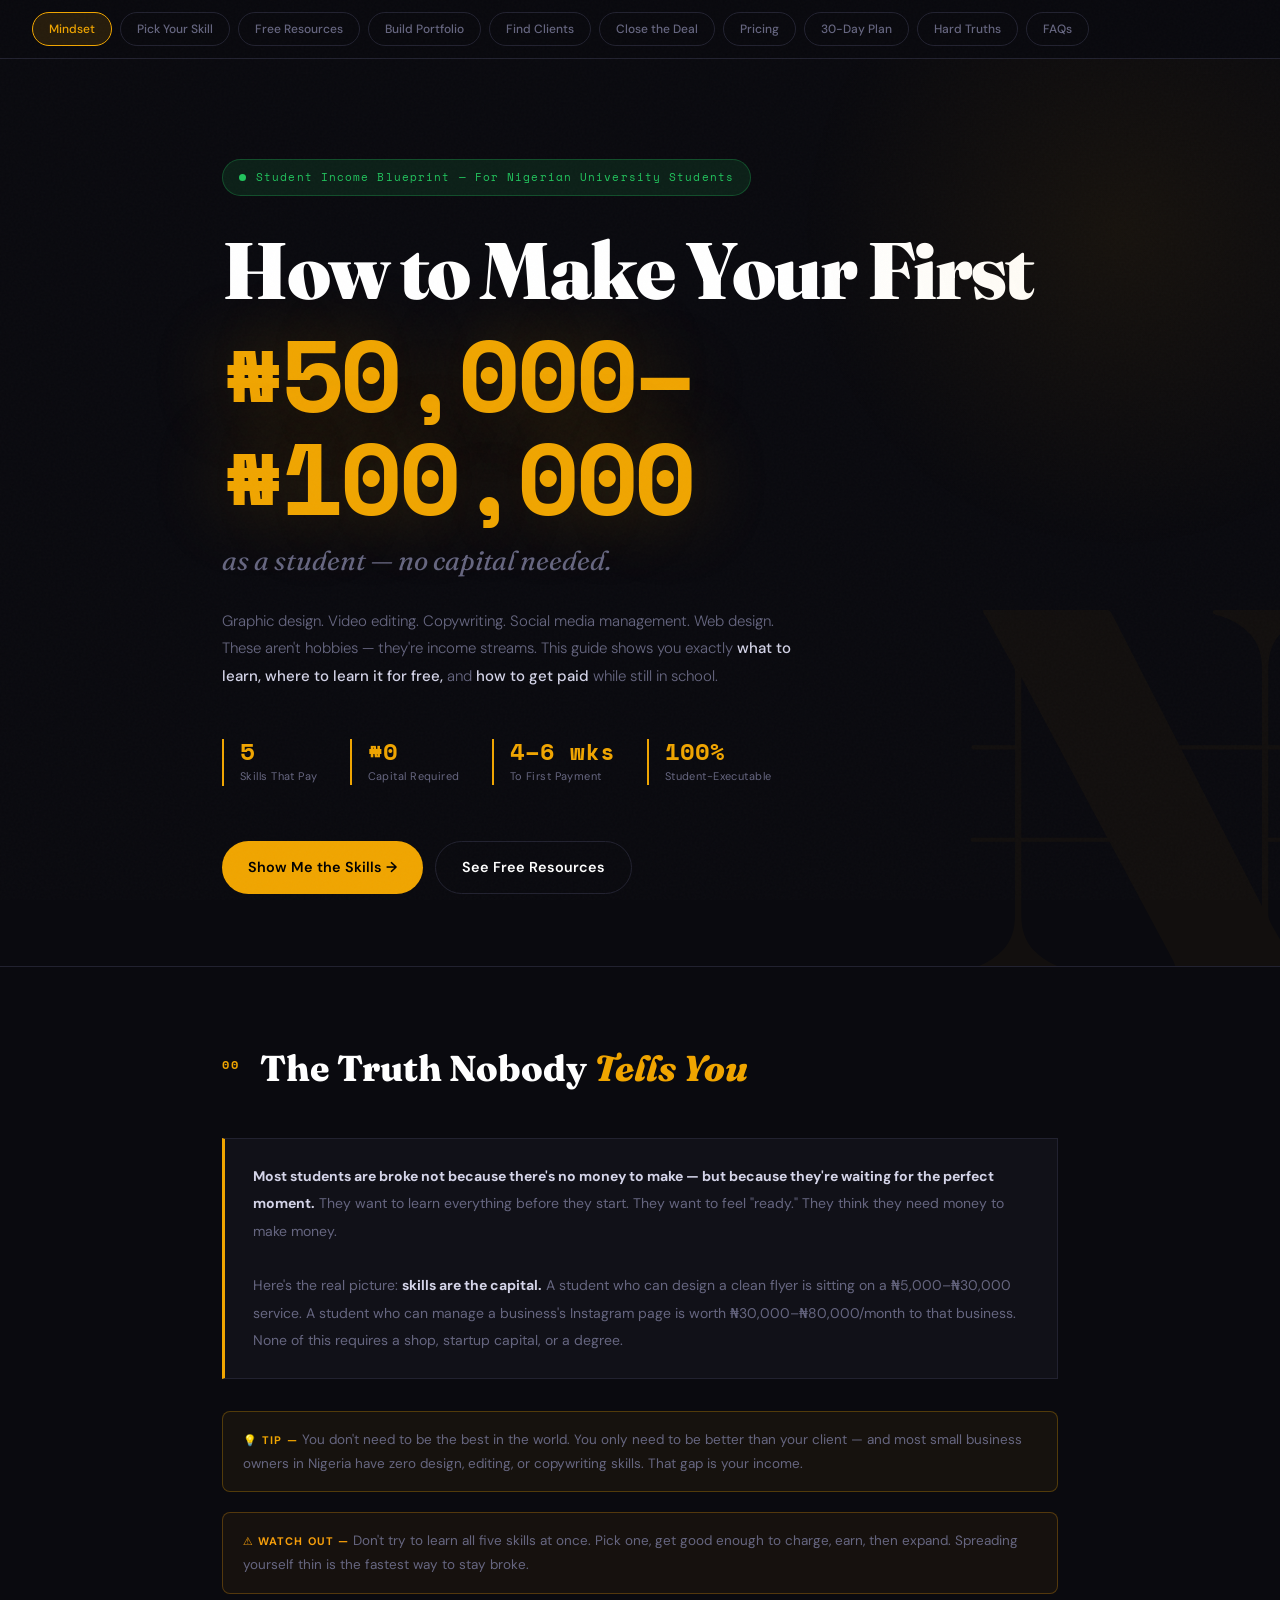
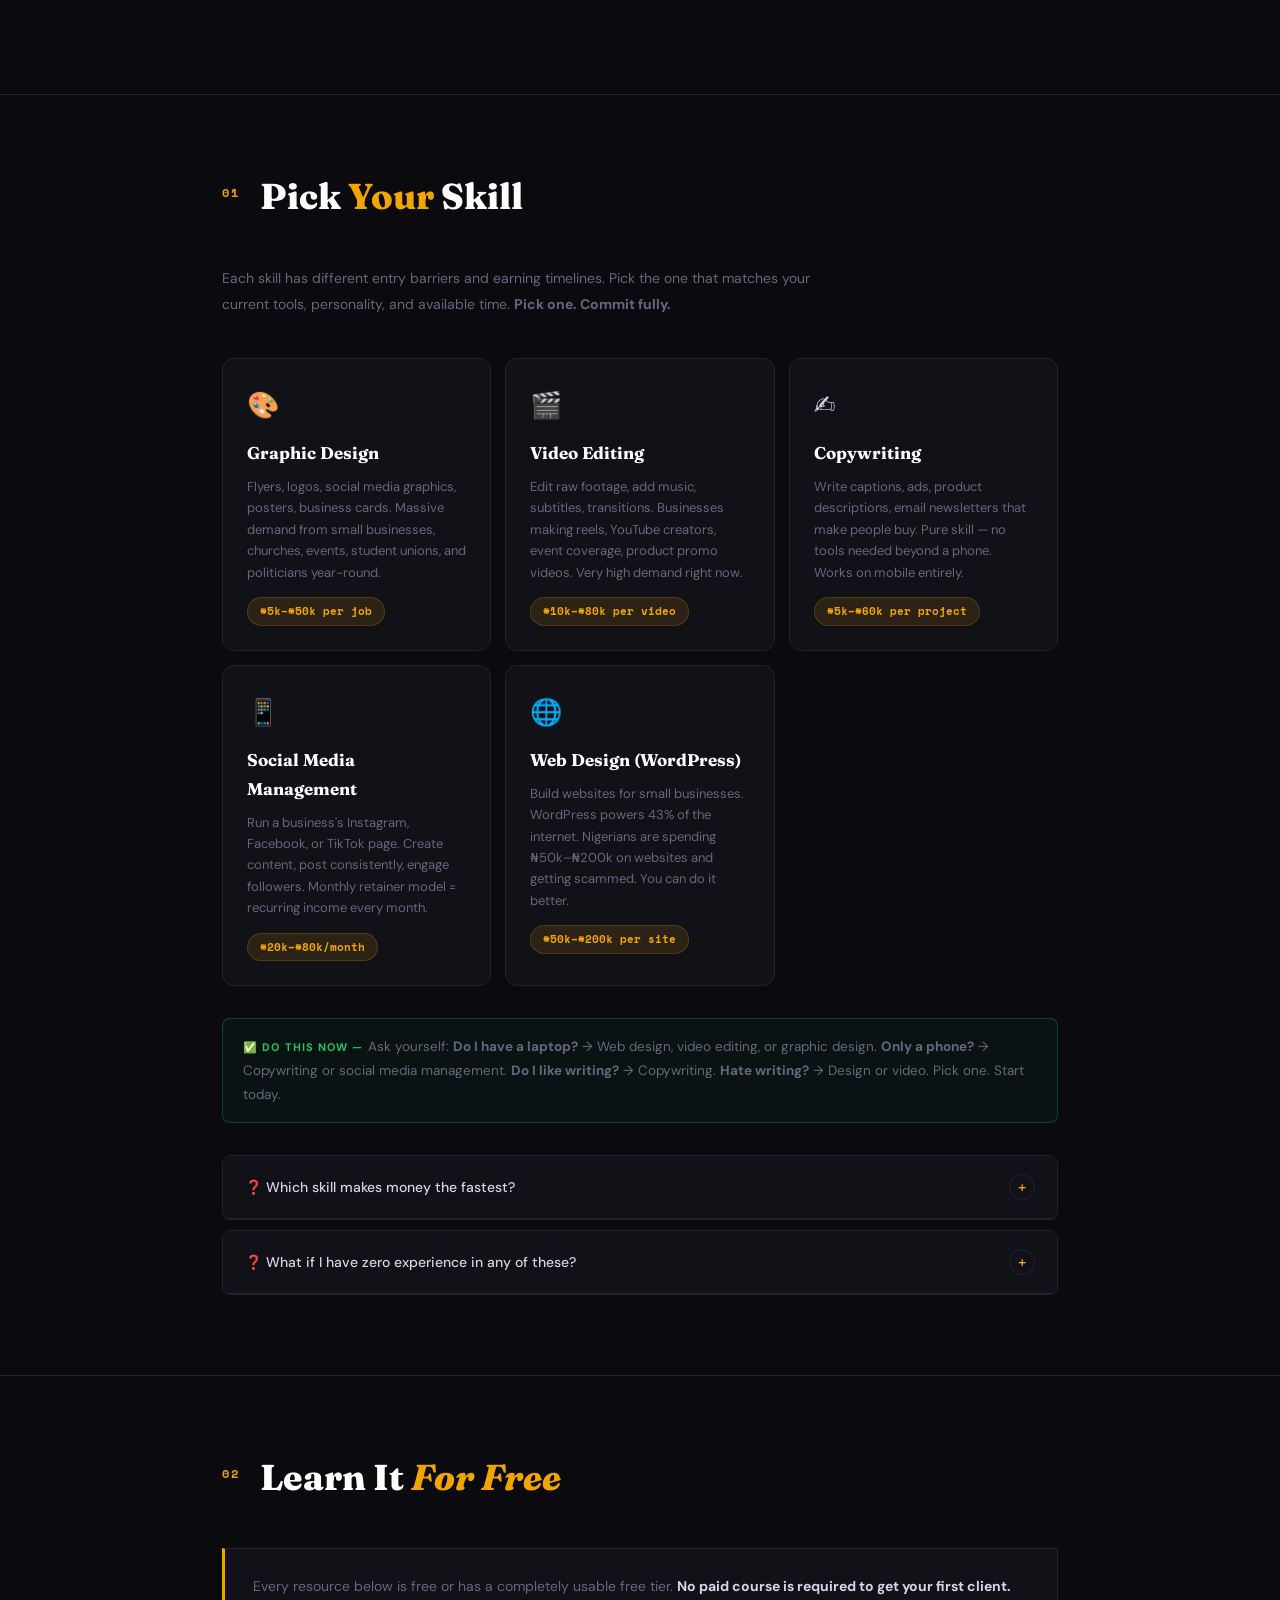
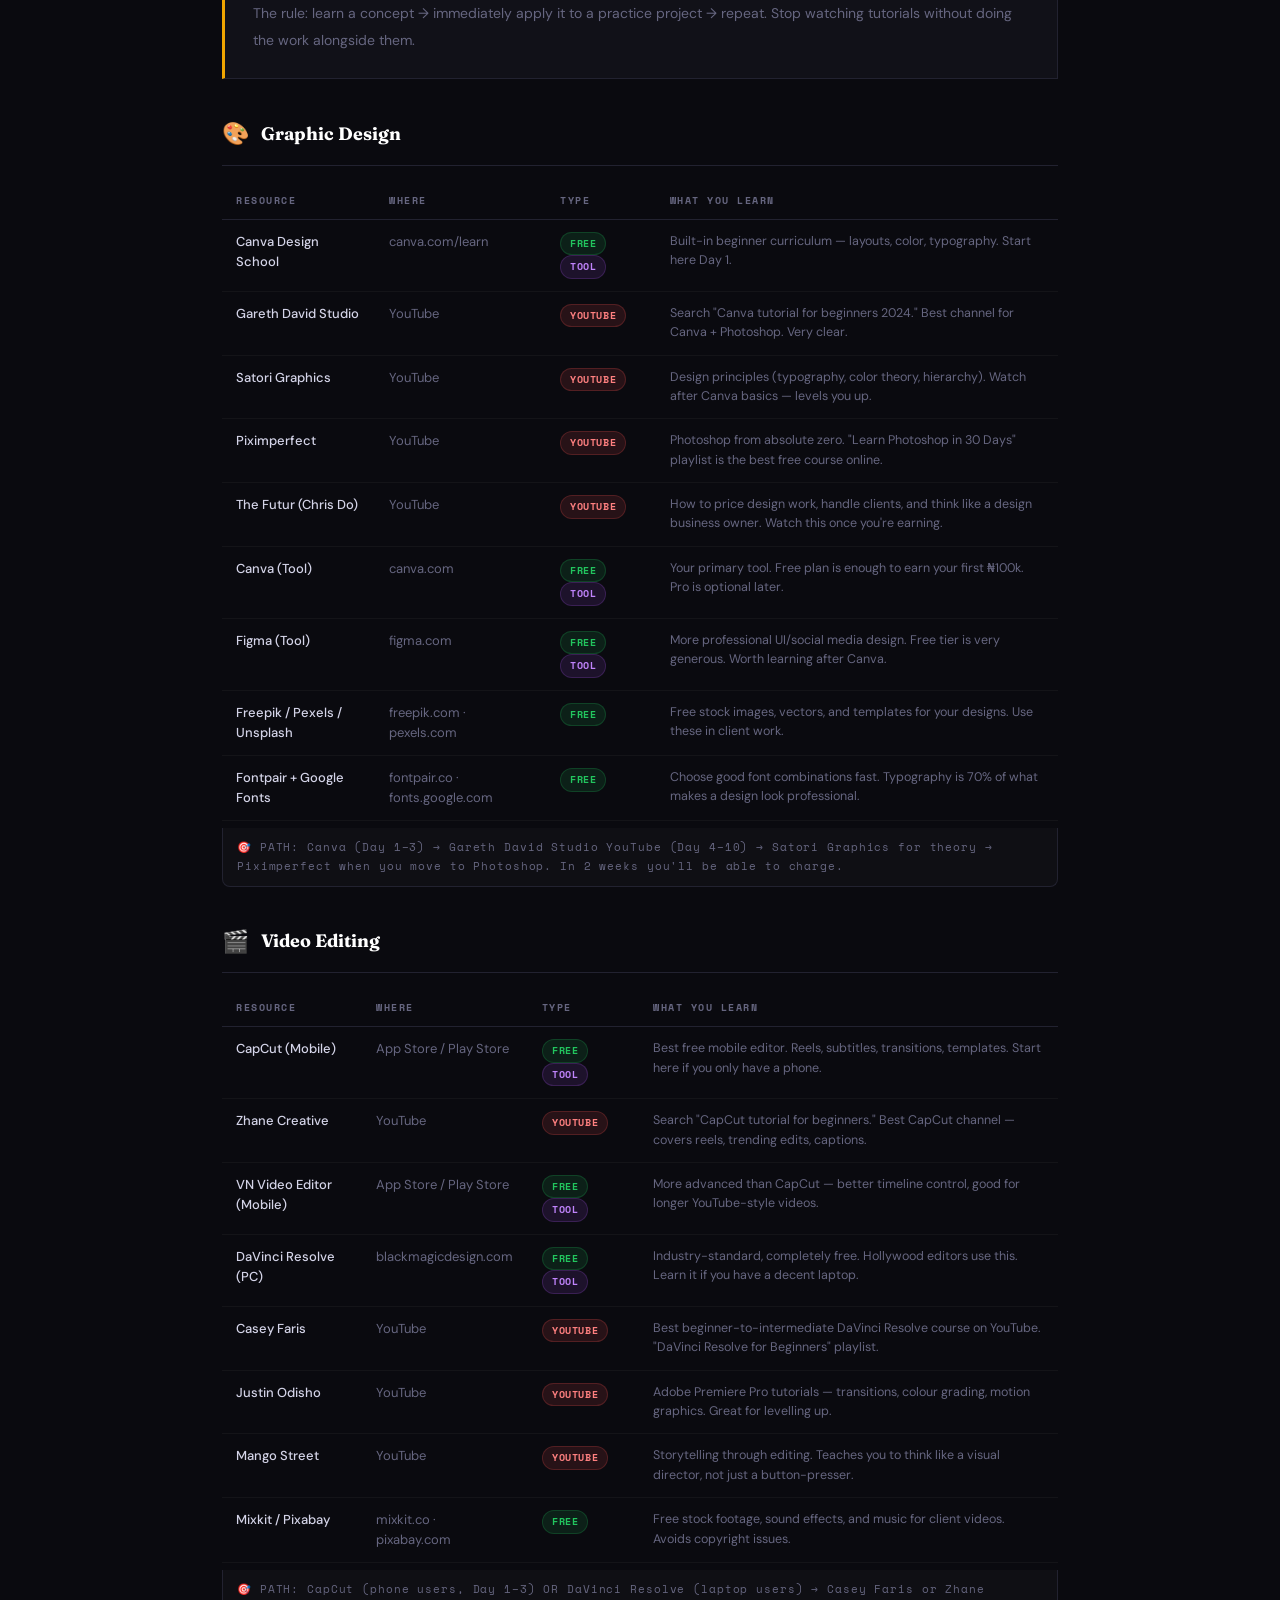
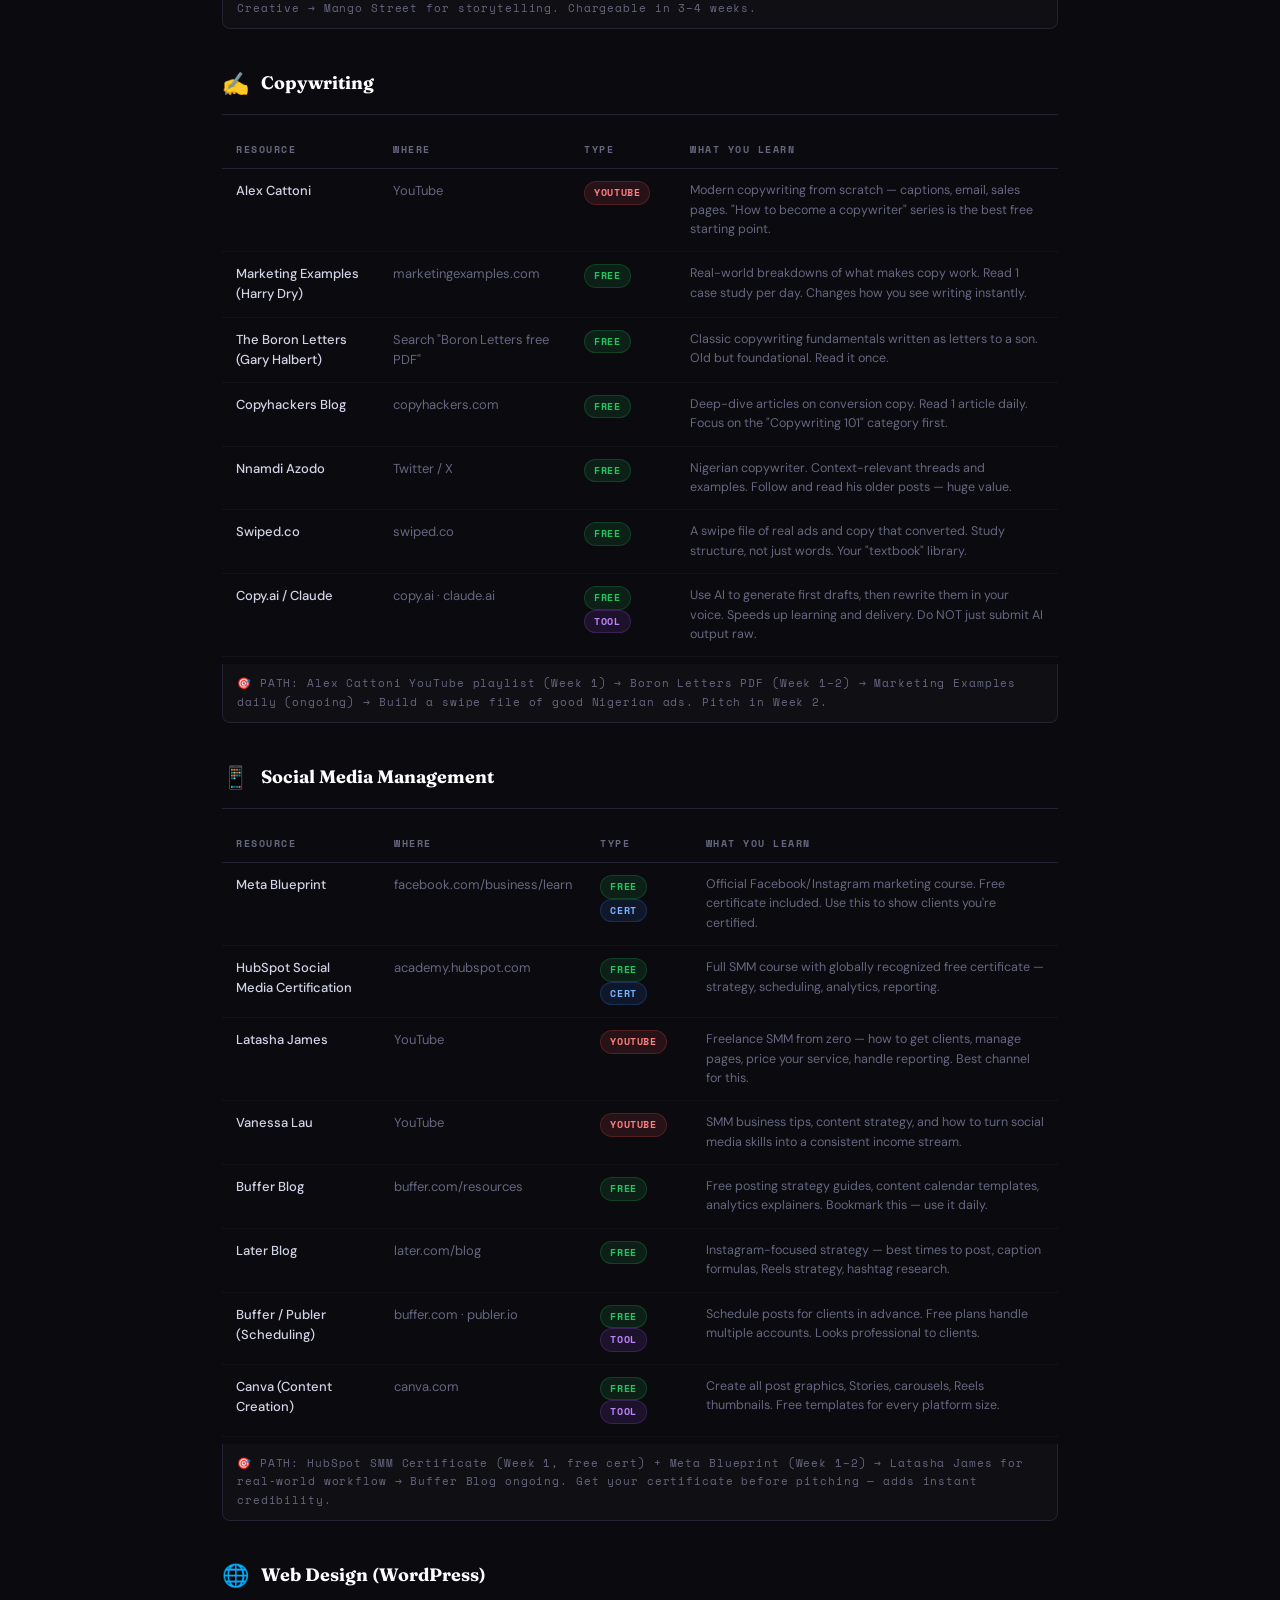
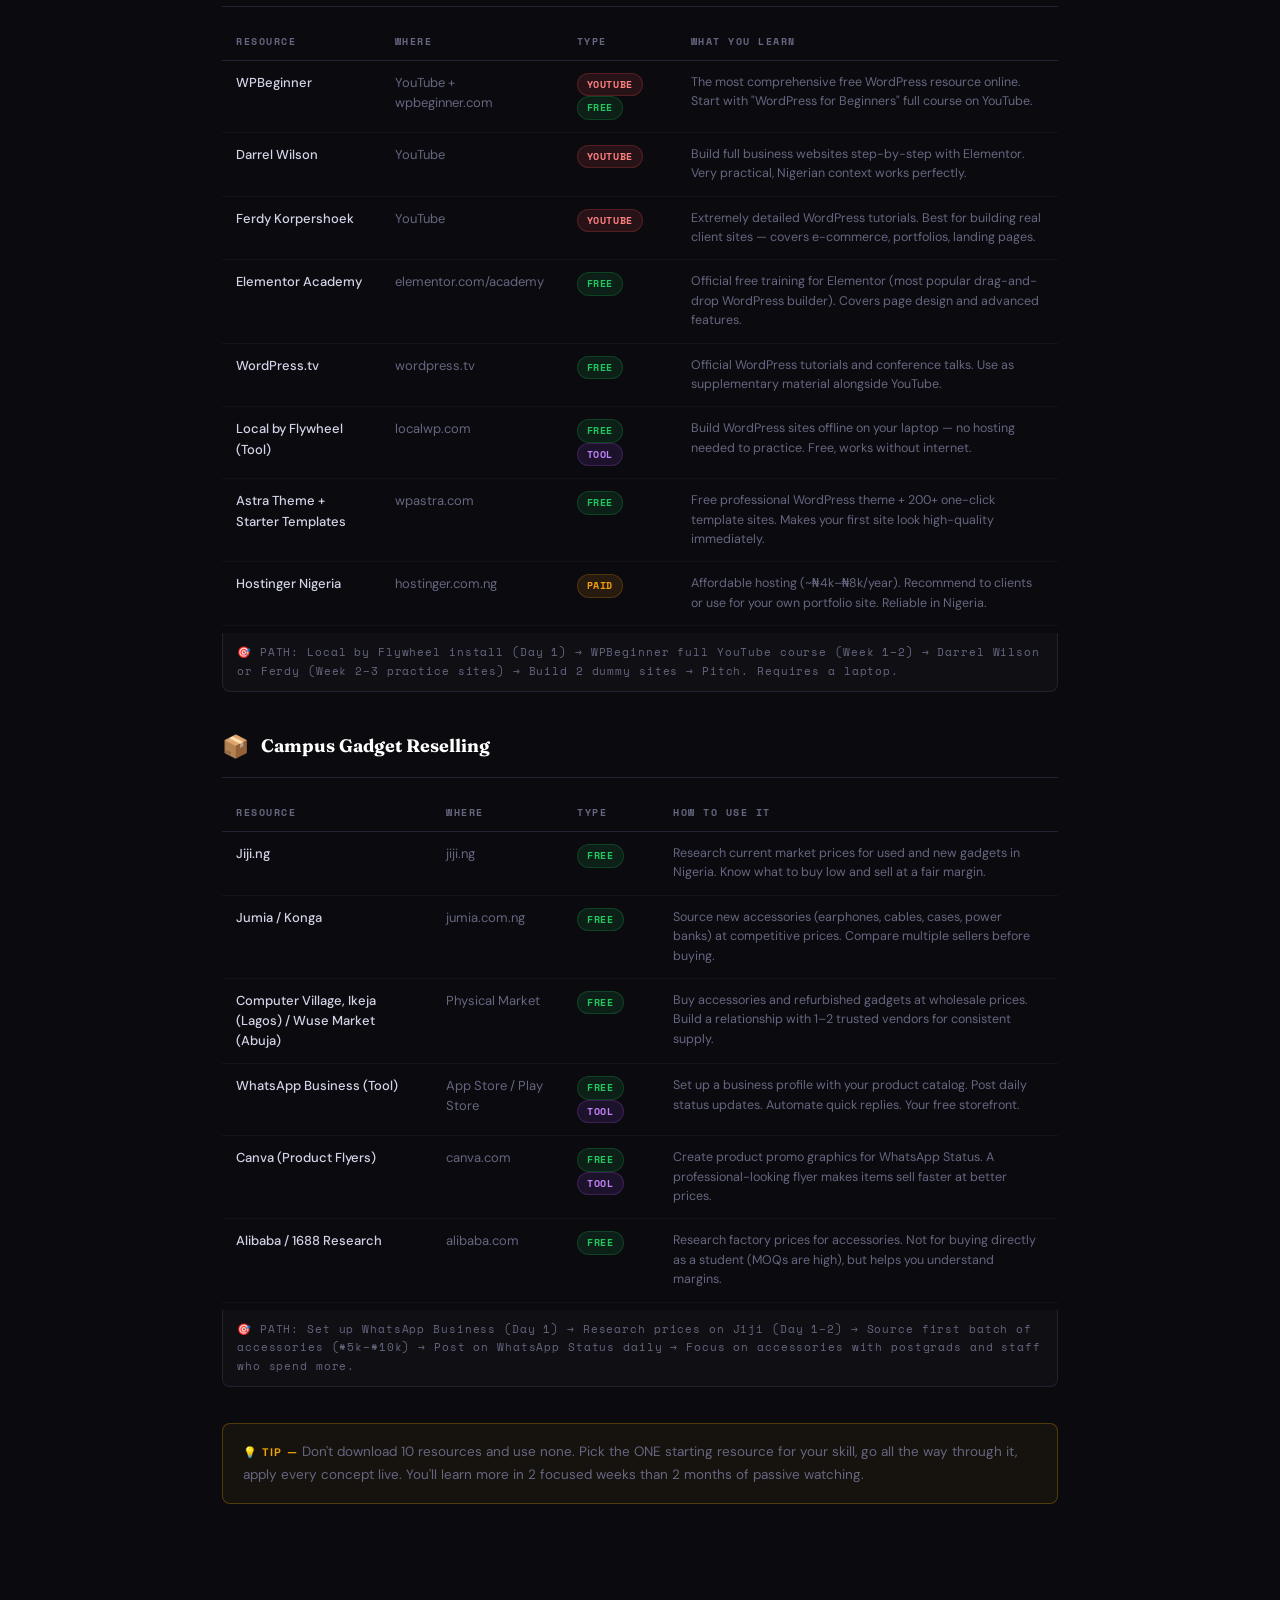
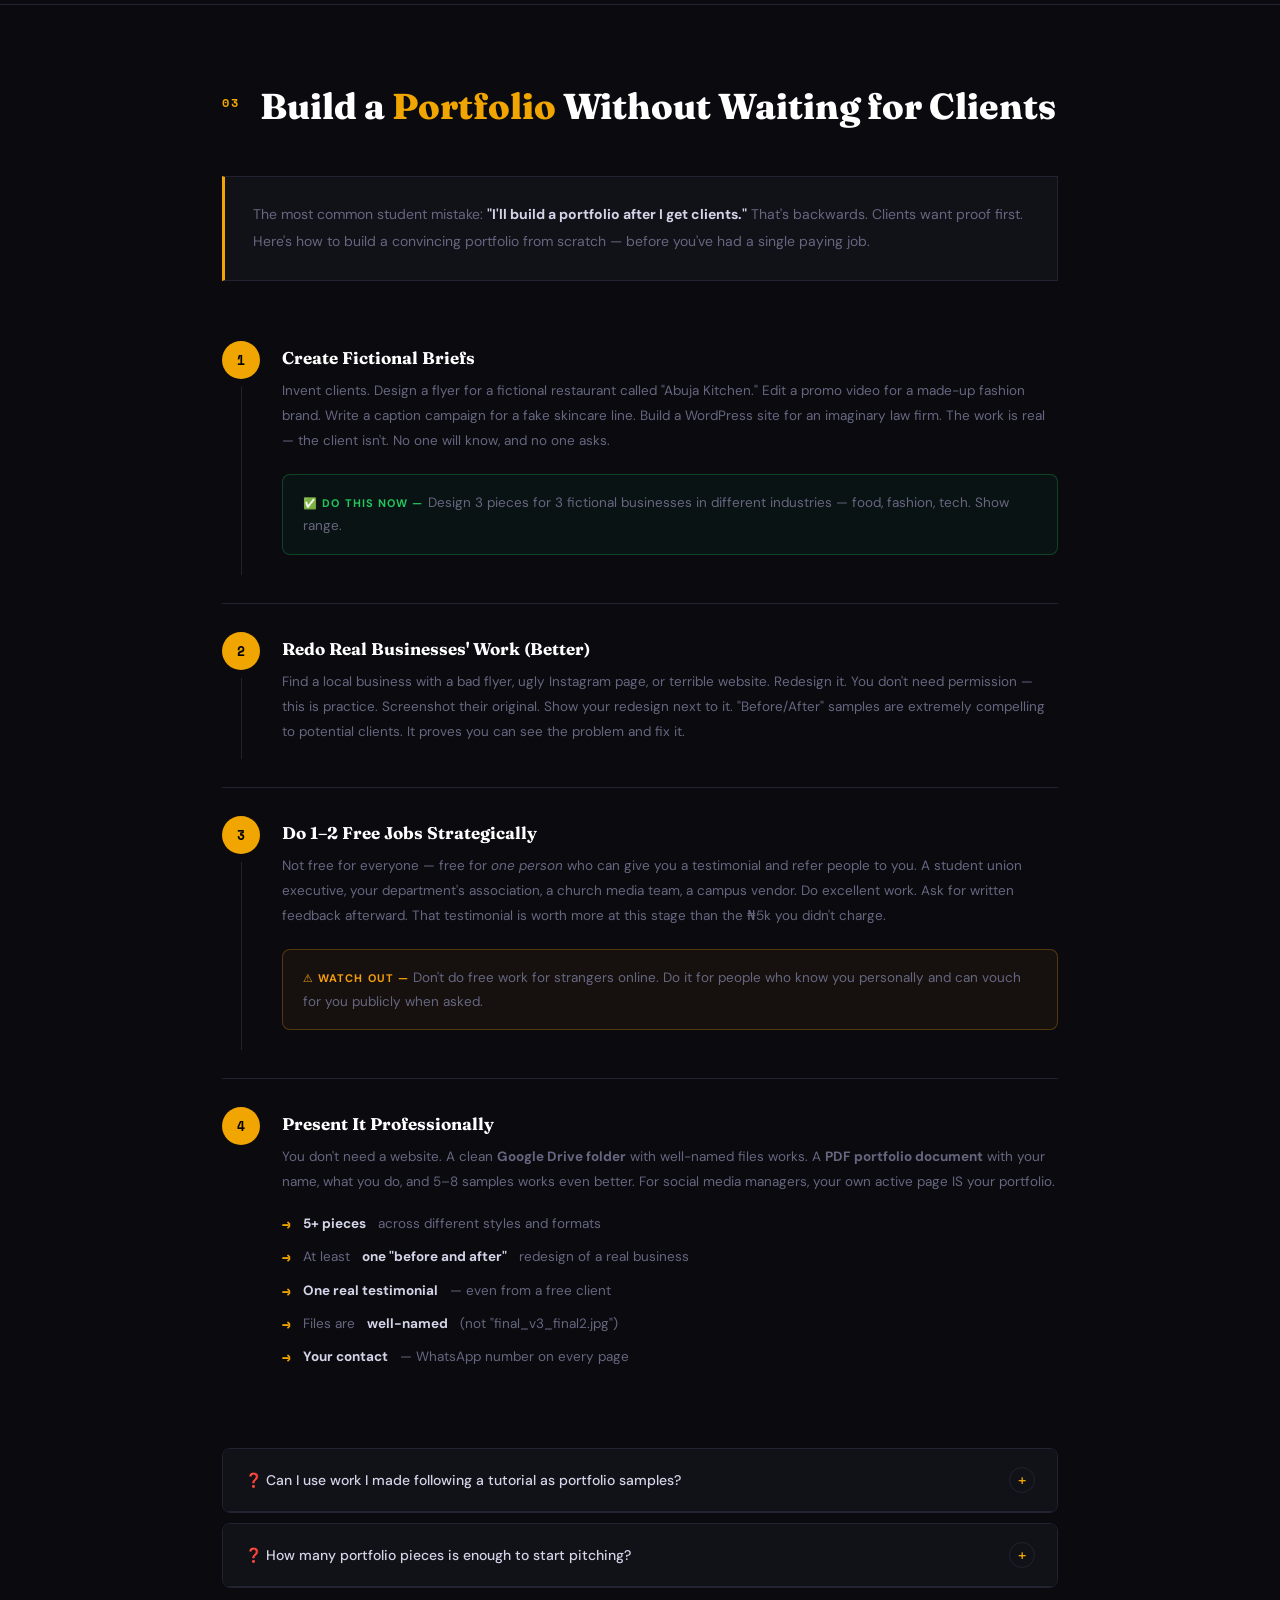
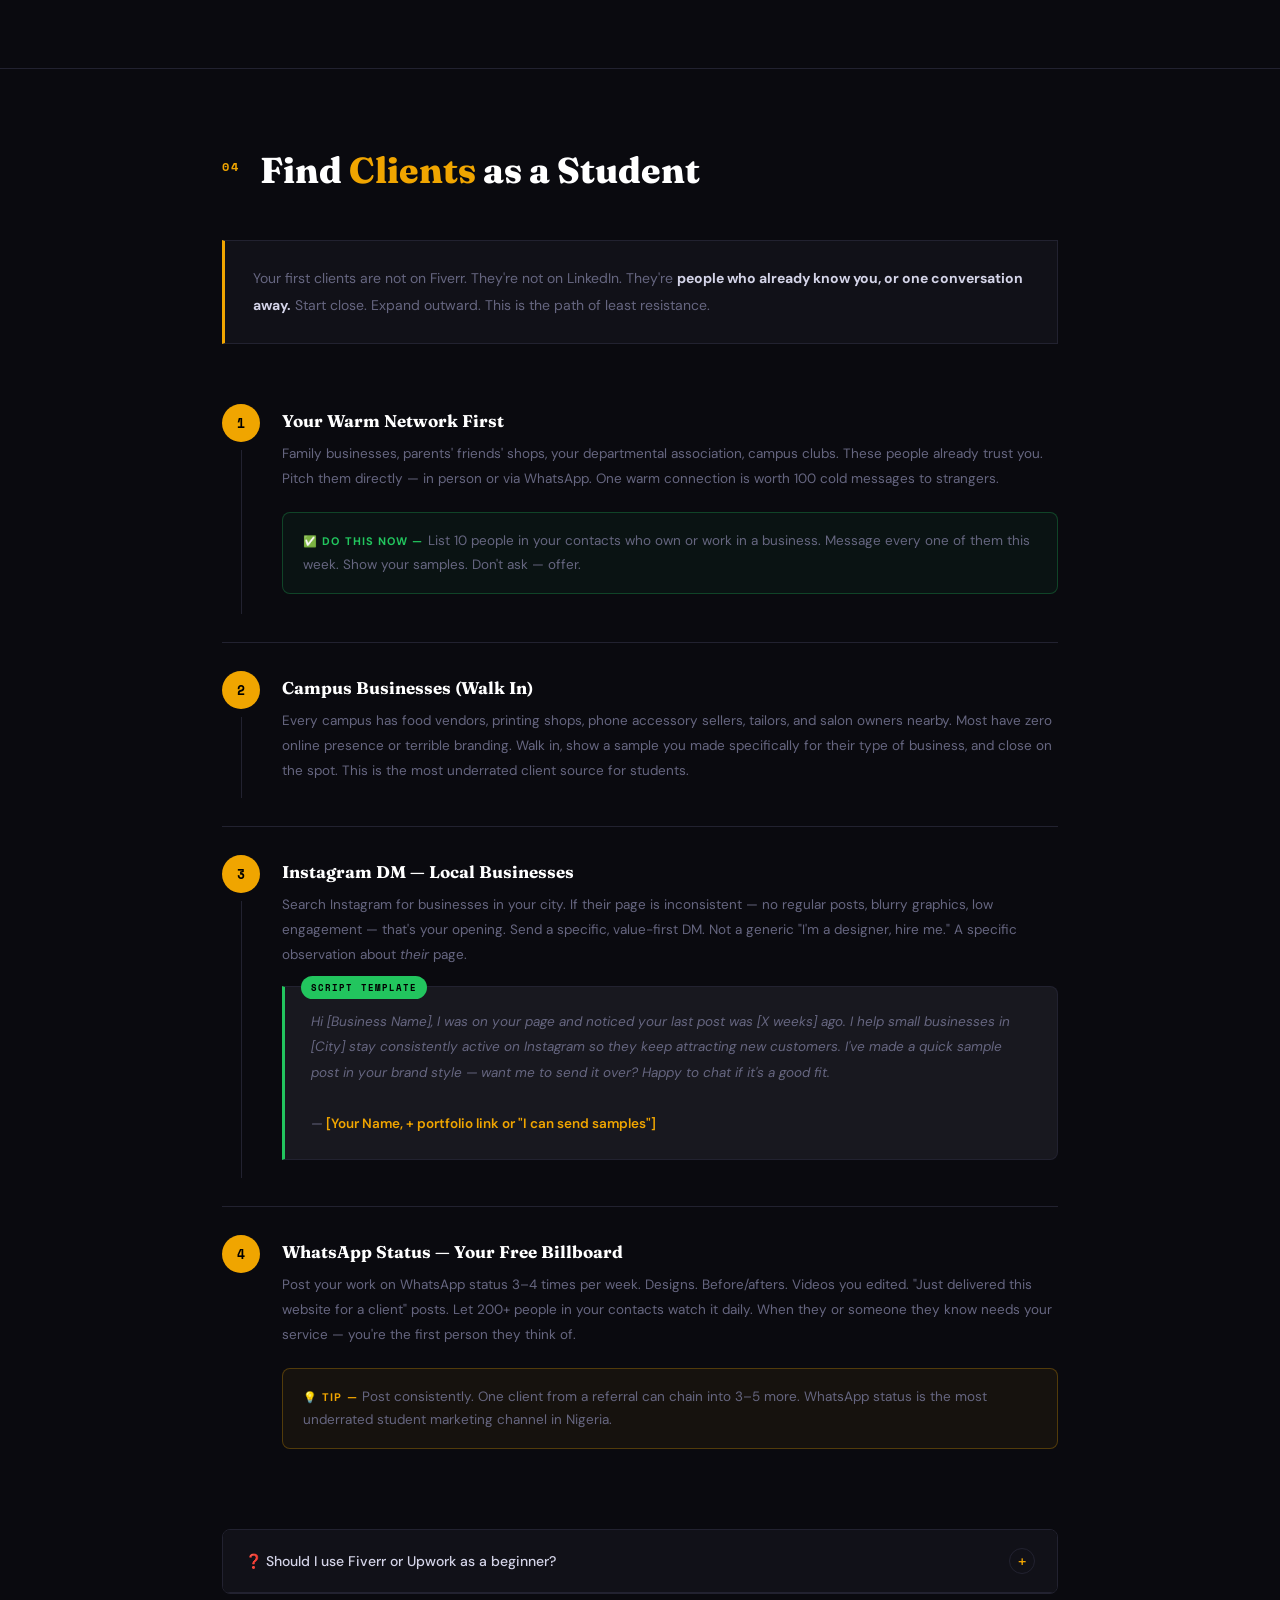
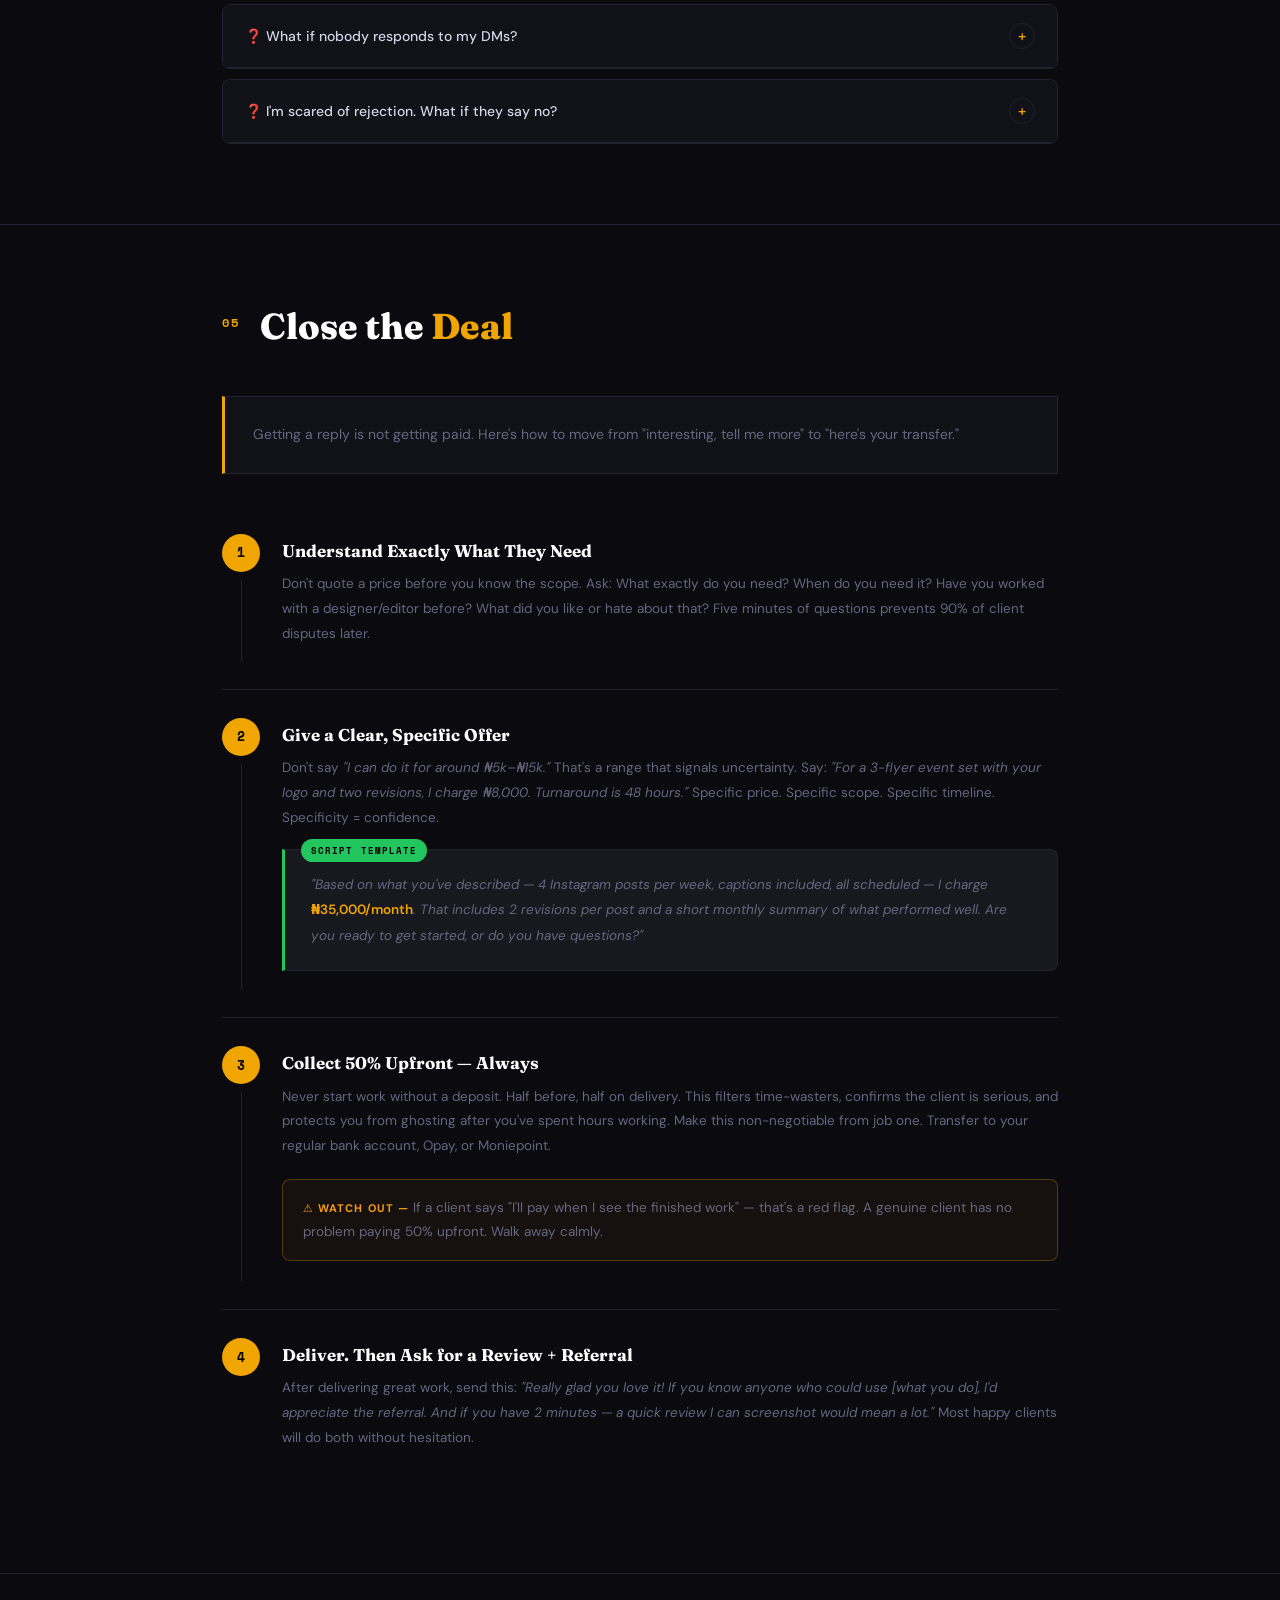
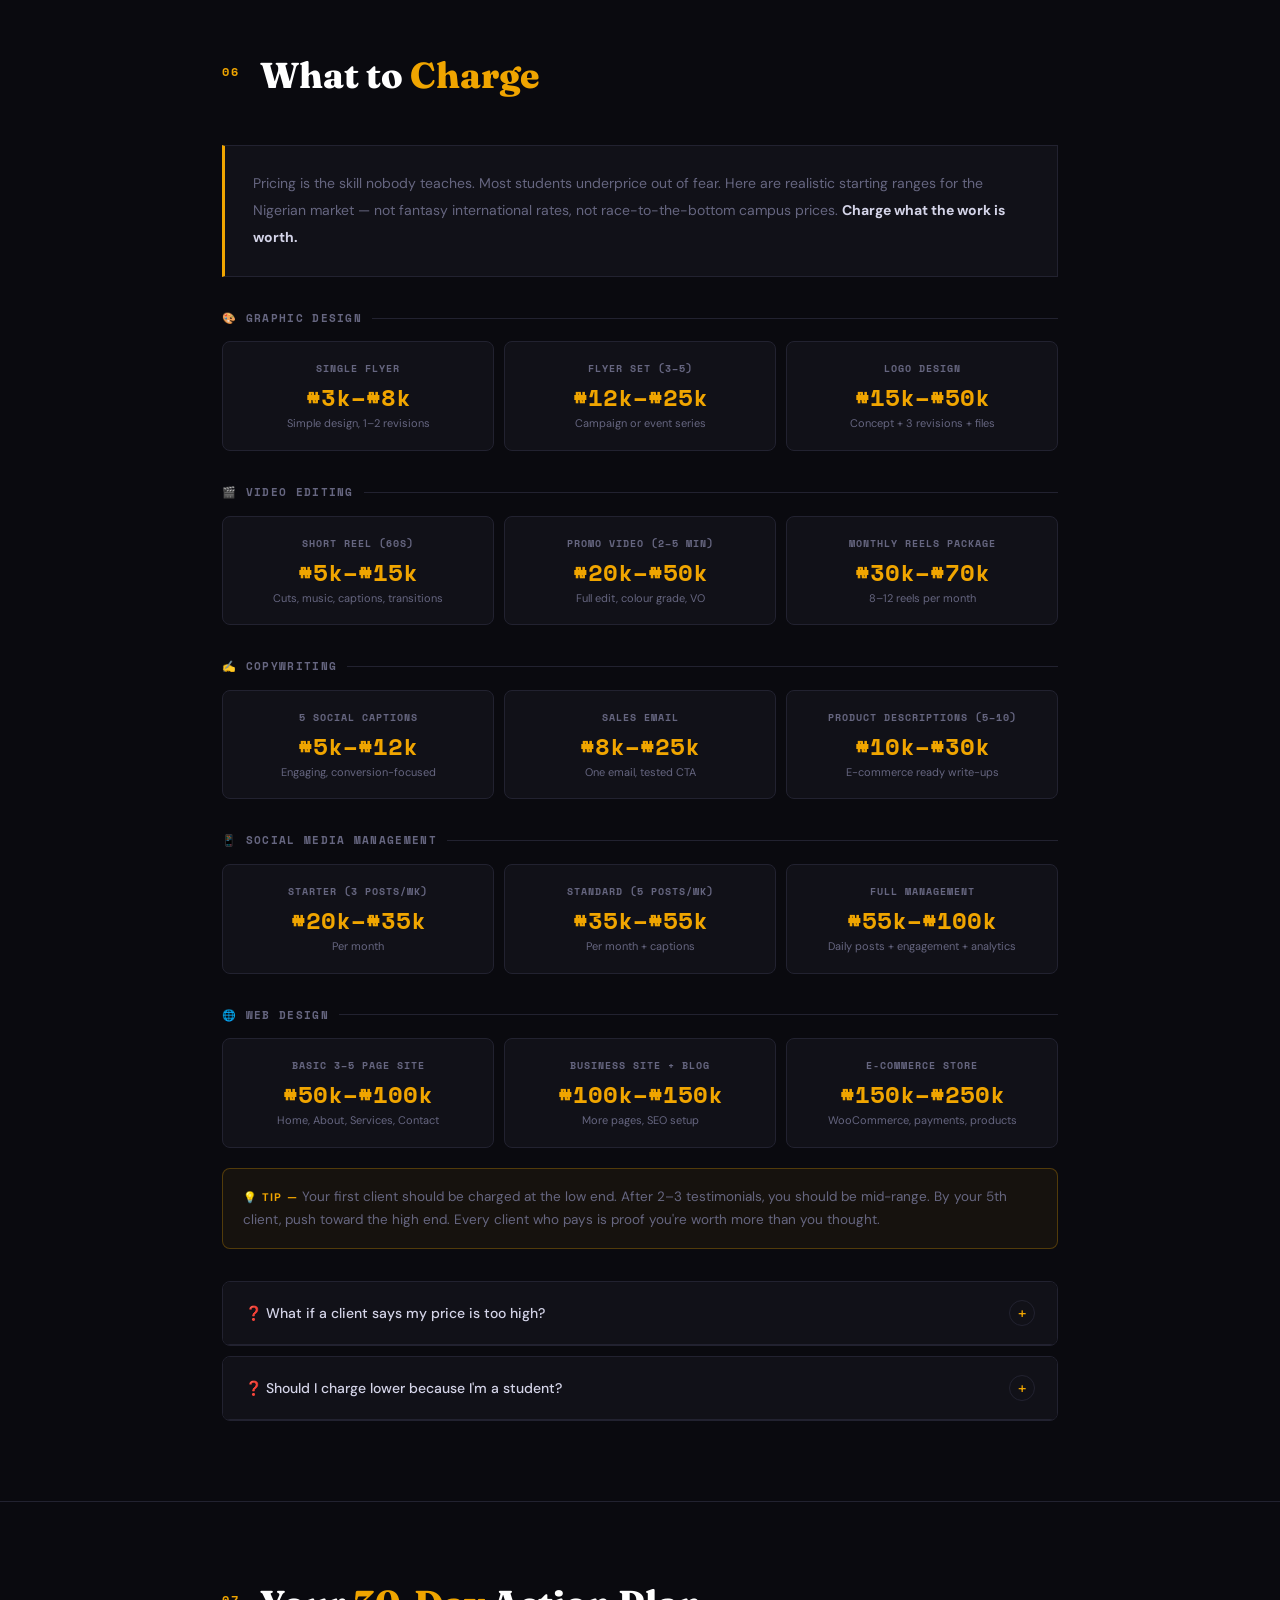
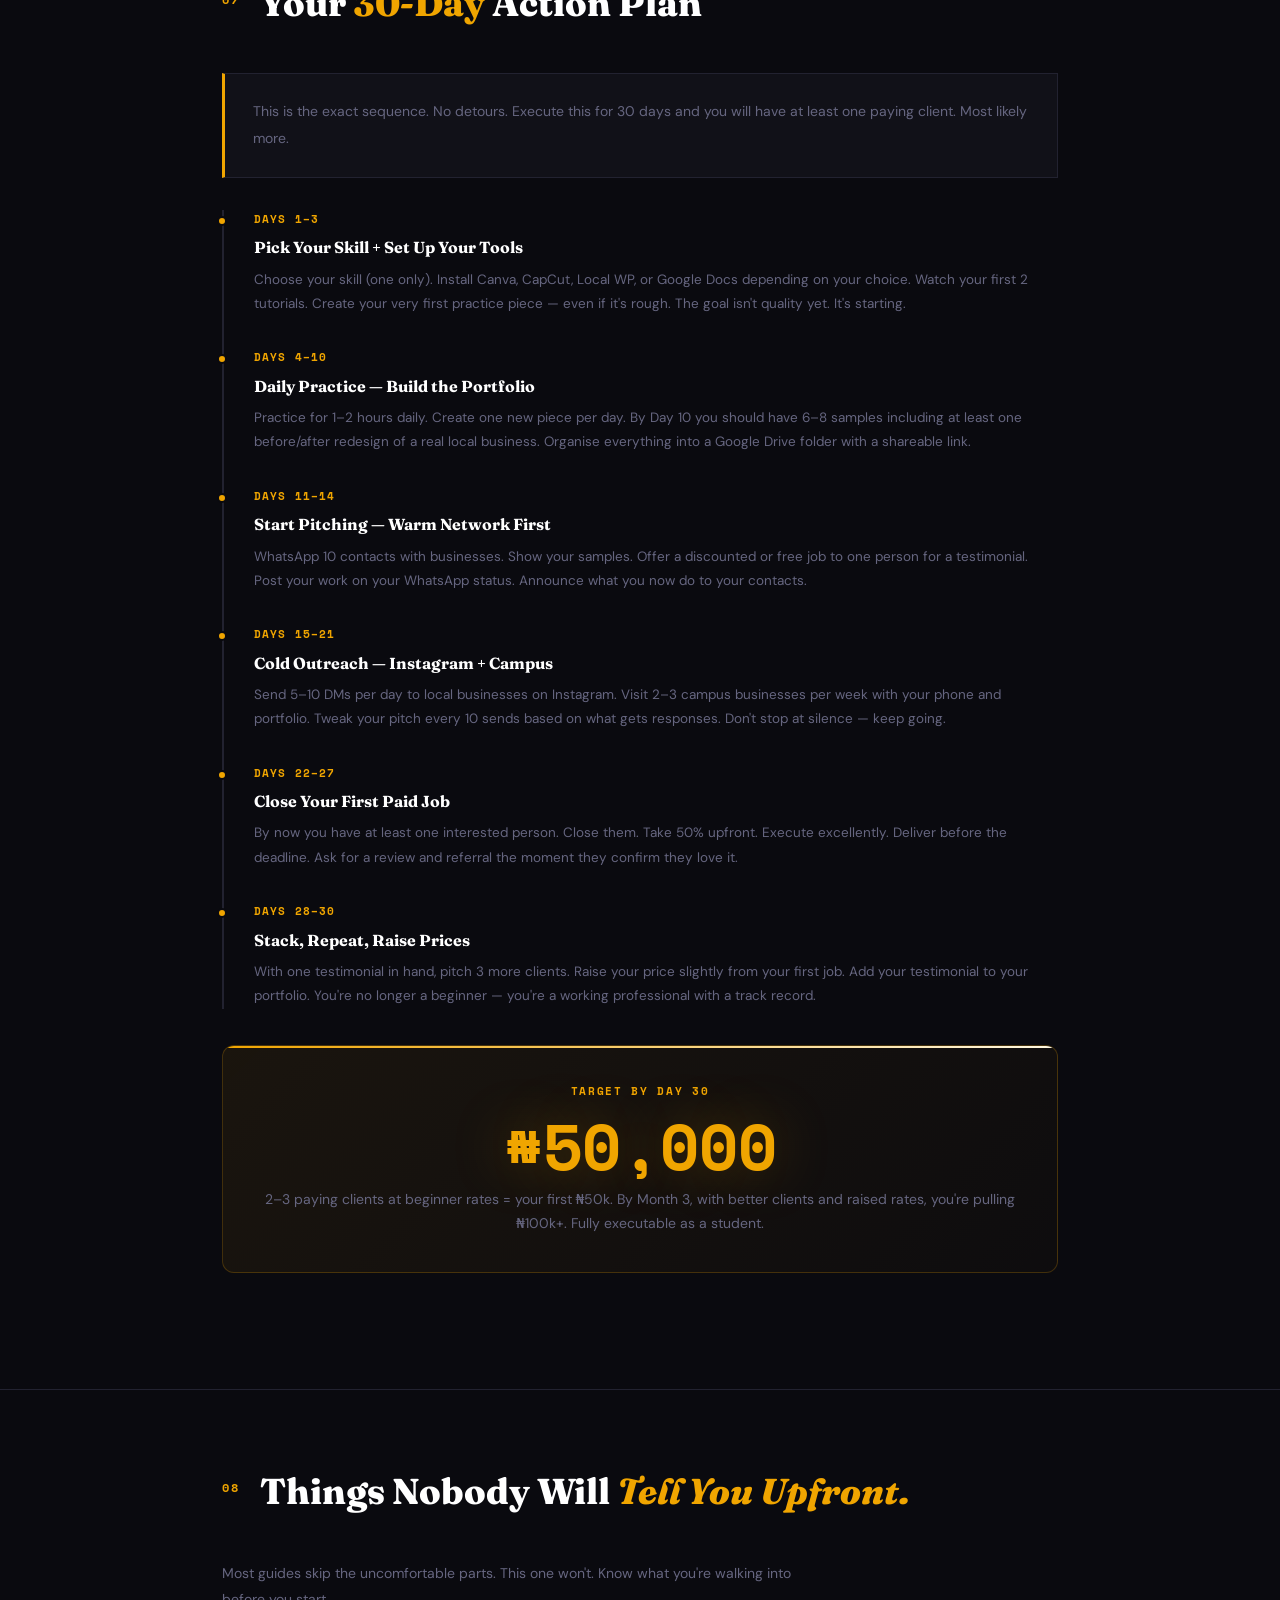
==== commit 12d2f138: "Changing the code This file will replace the one before" ====
--- a/index.html
+++ b/index.html
@@ -1,1604 +1,2006 @@
 <!DOCTYPE html>
 <html lang="en">
 <head>
-<meta charset="UTF-8">
-<meta name="viewport" content="width=device-width, initial-scale=1.0">
-<title>How to Make Your First ₦50k as a Student</title>
-<link href="https://fonts.googleapis.com/css2?family=Syne:wght@400;600;700;800&family=DM+Sans:ital,wght@0,300;0,400;0,500;1,300&display=swap" rel="stylesheet">
-<style>
-  :root {
-    --bg: #0a0a0a;
-    --surface: #111111;
-    --surface2: #181818;
-    --border: #222;
-    --accent: #c8f135;
-    --accent2: #f1c135;
-    --accent3: #35f1a0;
-    --muted: #555;
-    --text: #e8e8e8;
-    --text-dim: #888;
-  }
-
-  * { margin: 0; padding: 0; box-sizing: border-box; }
-
-  body {
-    background: var(--bg);
-    color: var(--text);
-    font-family: 'DM Sans', sans-serif;
-    font-size: 15px;
-    line-height: 1.7;
-    overflow-x: hidden;
-  }
-
-  /* NOISE OVERLAY */
-  body::before {
-    content: '';
-    position: fixed;
-    inset: 0;
-    background-image: url("data:image/svg+xml,%3Csvg viewBox='0 0 512 512' xmlns='http://www.w3.org/2000/svg'%3E%3Cfilter id='n'%3E%3CfeTurbulence type='fractalNoise' baseFrequency='0.75' numOctaves='4' stitchTiles='stitch'/%3E%3C/filter%3E%3Crect width='100%25' height='100%25' filter='url(%23n)' opacity='1'/%3E%3C/svg%3E");
-    opacity: 0.025;
-    pointer-events: none;
-    z-index: 9999;
-  }
-
-  h1, h2, h3, h4 { font-family: 'Syne', sans-serif; }
-
-  a { color: var(--accent); text-decoration: none; }
-  a:hover { text-decoration: underline; }
-
-  /* HERO */
-  .hero {
-    min-height: 100vh;
-    display: flex;
-    flex-direction: column;
-    justify-content: center;
-    padding: 80px 40px 60px;
-    position: relative;
-    border-bottom: 1px solid var(--border);
-    overflow: hidden;
-  }
-
-  .hero::after {
-    content: '₦';
-    position: absolute;
-    right: -40px;
-    bottom: -80px;
-    font-family: 'Syne', sans-serif;
-    font-size: 500px;
-    font-weight: 800;
-    color: var(--accent);
-    opacity: 0.04;
-    pointer-events: none;
-    line-height: 1;
-  }
-
-  .hero-tag {
-    display: inline-block;
-    background: var(--accent);
-    color: #000;
-    font-size: 11px;
-    font-weight: 700;
-    letter-spacing: 2px;
-    text-transform: uppercase;
-    padding: 5px 12px;
-    margin-bottom: 32px;
-    width: fit-content;
-  }
-
-  .hero h1 {
-    font-size: clamp(36px, 7vw, 80px);
-    font-weight: 800;
-    line-height: 1.05;
-    max-width: 900px;
-    margin-bottom: 28px;
-  }
-
-  .hero h1 span {
-    color: var(--accent);
-  }
-
-  .hero-sub {
-    font-size: 16px;
-    color: var(--text-dim);
-    max-width: 560px;
-    margin-bottom: 48px;
-    font-weight: 300;
-    line-height: 1.8;
-  }
-
-  .hero-stats {
-    display: flex;
-    gap: 40px;
-    flex-wrap: wrap;
-  }
-
-  .stat {
-    border-left: 2px solid var(--accent);
-    padding-left: 16px;
-  }
-
-  .stat-num {
-    font-family: 'Syne', sans-serif;
-    font-size: 28px;
-    font-weight: 800;
-    color: var(--accent);
-    line-height: 1;
-  }
-
-  .stat-label {
-    font-size: 12px;
-    color: var(--text-dim);
-    letter-spacing: 0.5px;
-    margin-top: 4px;
-  }
-
-  /* PROGRESS NAV */
-  .progress-nav {
-    position: sticky;
-    top: 0;
-    z-index: 100;
-    background: rgba(10,10,10,0.95);
-    backdrop-filter: blur(12px);
-    border-bottom: 1px solid var(--border);
-    padding: 16px 40px;
-    display: flex;
-    gap: 8px;
-    overflow-x: auto;
-    scrollbar-width: none;
-  }
-
-  .progress-nav::-webkit-scrollbar { display: none; }
-
-  .nav-pill {
-    flex-shrink: 0;
-    padding: 6px 16px;
-    border: 1px solid var(--border);
-    border-radius: 999px;
-    font-size: 12px;
-    font-weight: 500;
-    color: var(--text-dim);
-    cursor: pointer;
-    transition: all 0.2s;
-    background: none;
-    font-family: 'DM Sans', sans-serif;
-  }
-
-  .nav-pill:hover, .nav-pill.active {
-    border-color: var(--accent);
-    color: var(--accent);
-    background: rgba(200,241,53,0.06);
-  }
-
-  /* MAIN LAYOUT */
-  .container {
-    max-width: 860px;
-    margin: 0 auto;
-    padding: 0 40px;
-  }
-
-  /* SECTION */
-  .section {
-    padding: 80px 0;
-    border-bottom: 1px solid var(--border);
-  }
-
-  .section-header {
-    display: flex;
-    align-items: flex-start;
-    gap: 20px;
-    margin-bottom: 48px;
-  }
-
-  .section-num {
-    font-family: 'Syne', sans-serif;
-    font-size: 13px;
-    font-weight: 700;
-    color: var(--accent);
-    letter-spacing: 2px;
-    margin-top: 6px;
-    flex-shrink: 0;
-  }
-
-  .section-title {
-    font-size: clamp(22px, 4vw, 36px);
-    font-weight: 800;
-    line-height: 1.2;
-  }
-
-  .section-title span { color: var(--accent); }
-
-  /* INTRO BLOCK */
-  .intro-block {
-    background: var(--surface);
-    border: 1px solid var(--border);
-    border-left: 3px solid var(--accent);
-    padding: 28px 32px;
-    margin-bottom: 40px;
-    font-size: 15px;
-    line-height: 1.9;
-    color: var(--text-dim);
-  }
-
-  .intro-block strong { color: var(--text); }
-
-  /* SKILL CARDS */
-  .skill-grid {
-    display: grid;
-    grid-template-columns: 1fr 1fr;
-    gap: 16px;
-    margin-bottom: 40px;
-  }
-
-  @media (max-width: 600px) {
-    .skill-grid { grid-template-columns: 1fr; }
-    .hero { padding: 60px 24px 48px; }
-    .container { padding: 0 24px; }
-    .progress-nav { padding: 12px 24px; }
-  }
-
-  .skill-card {
-    background: var(--surface);
-    border: 1px solid var(--border);
-    padding: 24px;
-    cursor: pointer;
-    transition: all 0.25s;
-    position: relative;
-    overflow: hidden;
-  }
-
-  .skill-card::before {
-    content: '';
-    position: absolute;
-    inset: 0;
-    background: linear-gradient(135deg, rgba(200,241,53,0.05) 0%, transparent 60%);
-    opacity: 0;
-    transition: opacity 0.3s;
-  }
-
-  .skill-card:hover { border-color: var(--accent); transform: translateY(-2px); }
-  .skill-card:hover::before { opacity: 1; }
-
-  .skill-icon {
-    font-size: 28px;
-    margin-bottom: 12px;
-  }
-
-  .skill-name {
-    font-family: 'Syne', sans-serif;
-    font-size: 16px;
-    font-weight: 700;
-    margin-bottom: 6px;
-  }
-
-  .skill-desc {
-    font-size: 13px;
-    color: var(--text-dim);
-    line-height: 1.6;
-  }
-
-  .skill-earn {
-    margin-top: 12px;
-    display: inline-block;
-    background: rgba(200,241,53,0.1);
-    color: var(--accent);
-    font-size: 11px;
-    font-weight: 700;
-    padding: 3px 10px;
-    letter-spacing: 0.5px;
-  }
-
-  /* STEP BLOCKS */
-  .steps { display: flex; flex-direction: column; gap: 0; }
-
-  .step {
-    display: flex;
-    gap: 24px;
-    padding: 32px 0;
-    border-bottom: 1px solid var(--border);
-  }
-
-  .step:last-child { border-bottom: none; }
-
-  .step-left {
-    display: flex;
-    flex-direction: column;
-    align-items: center;
-    gap: 0;
-    flex-shrink: 0;
-    width: 40px;
-  }
-
-  .step-dot {
-    width: 36px;
-    height: 36px;
-    border-radius: 50%;
-    background: var(--accent);
-    color: #000;
-    font-family: 'Syne', sans-serif;
-    font-weight: 800;
-    font-size: 14px;
-    display: flex;
-    align-items: center;
-    justify-content: center;
-    flex-shrink: 0;
-  }
-
-  .step-line {
-    width: 1px;
-    flex: 1;
-    background: var(--border);
-    margin-top: 8px;
-    min-height: 40px;
-  }
-
-  .step-content { flex: 1; }
-
-  .step-title {
-    font-family: 'Syne', sans-serif;
-    font-size: 18px;
-    font-weight: 700;
-    margin-bottom: 10px;
-    line-height: 1.3;
-  }
-
-  .step-body {
-    color: var(--text-dim);
-    font-size: 14px;
-    line-height: 1.85;
-    margin-bottom: 16px;
-  }
-
-  /* CALLOUT BOXES */
-  .callout {
-    border: 1px solid;
-    padding: 18px 22px;
-    margin: 20px 0;
-    font-size: 14px;
-    line-height: 1.7;
-  }
-
-  .callout.tip {
-    border-color: rgba(200,241,53,0.3);
-    background: rgba(200,241,53,0.04);
-    color: var(--text-dim);
-  }
-
-  .callout.tip::before {
-    content: '💡 TIP — ';
-    color: var(--accent);
-    font-weight: 700;
-    font-size: 12px;
-    letter-spacing: 1px;
-  }
-
-  .callout.warn {
-    border-color: rgba(241,193,53,0.3);
-    background: rgba(241,193,53,0.04);
-    color: var(--text-dim);
-  }
-
-  .callout.warn::before {
-    content: '⚠️ WATCH OUT — ';
-    color: var(--accent2);
-    font-weight: 700;
-    font-size: 12px;
-    letter-spacing: 1px;
-  }
-
-  .callout.action {
-    border-color: rgba(53,241,160,0.3);
-    background: rgba(53,241,160,0.04);
-    color: var(--text-dim);
-  }
-
-  .callout.action::before {
-    content: '✅ DO THIS NOW — ';
-    color: var(--accent3);
-    font-weight: 700;
-    font-size: 12px;
-    letter-spacing: 1px;
-  }
-
-  /* RESOURCE TABLE */
-  .resources {
-    width: 100%;
-    border-collapse: collapse;
-    margin: 20px 0;
-    font-size: 13px;
-  }
-
-  .resources th {
-    text-align: left;
-    font-family: 'Syne', sans-serif;
-    font-size: 11px;
-    font-weight: 700;
-    letter-spacing: 1.5px;
-    text-transform: uppercase;
-    color: var(--text-dim);
-    padding: 10px 14px;
-    border-bottom: 1px solid var(--border);
-  }
-
-  .resources td {
-    padding: 12px 14px;
-    border-bottom: 1px solid rgba(255,255,255,0.04);
-    color: var(--text-dim);
-    vertical-align: top;
-  }
-
-  .resources tr:hover td { background: rgba(255,255,255,0.02); }
-
-  .resources td:first-child { color: var(--text); font-weight: 500; }
-
-  .tag {
-    display: inline-block;
-    padding: 2px 8px;
-    font-size: 10px;
-    font-weight: 700;
-    letter-spacing: 0.5px;
-    border-radius: 2px;
-  }
-
-  .tag.free { background: rgba(53,241,160,0.15); color: var(--accent3); }
-  .tag.paid { background: rgba(241,193,53,0.15); color: var(--accent2); }
-  .tag.youtube { background: rgba(255,80,80,0.15); color: #ff8080; }
-
-  /* TIMELINE */
-  .timeline {
-    position: relative;
-    padding-left: 32px;
-    border-left: 2px solid var(--border);
-    margin: 28px 0;
-  }
-
-  .tl-item {
-    position: relative;
-    margin-bottom: 32px;
-  }
-
-  .tl-item::before {
-    content: '';
-    position: absolute;
-    left: -38px;
-    top: 6px;
-    width: 10px;
-    height: 10px;
-    border-radius: 50%;
-    background: var(--accent);
-    border: 2px solid var(--bg);
-  }
-
-  .tl-week {
-    font-family: 'Syne', sans-serif;
-    font-size: 12px;
-    font-weight: 700;
-    color: var(--accent);
-    letter-spacing: 1px;
-    text-transform: uppercase;
-    margin-bottom: 6px;
-  }
-
-  .tl-title {
-    font-family: 'Syne', sans-serif;
-    font-size: 16px;
-    font-weight: 700;
-    margin-bottom: 6px;
-  }
-
-  .tl-body {
-    font-size: 13.5px;
-    color: var(--text-dim);
-    line-height: 1.75;
-  }
-
-  /* Q&A */
-  .qa-section {
-    margin: 32px 0;
-  }
-
-  .qa-item {
-    border: 1px solid var(--border);
-    margin-bottom: 12px;
-    overflow: hidden;
-    transition: border-color 0.2s;
-  }
-
-  .qa-item.open {
-    border-color: rgba(200,241,53,0.25);
-  }
-
-  .qa-q {
-    padding: 18px 22px;
-    cursor: pointer;
-    display: flex;
-    justify-content: space-between;
-    align-items: center;
-    gap: 16px;
-    font-weight: 500;
-    font-size: 14px;
-    background: var(--surface);
-    transition: background 0.2s;
-    user-select: none;
-  }
-
-  .qa-q:hover { background: var(--surface2); }
-
-  .qa-icon {
-    flex-shrink: 0;
-    width: 22px;
-    height: 22px;
-    border-radius: 50%;
-    border: 1px solid var(--border);
-    display: flex;
-    align-items: center;
-    justify-content: center;
-    font-size: 14px;
-    transition: all 0.3s;
-    color: var(--accent);
-  }
-
-  .qa-item.open .qa-icon {
-    background: var(--accent);
-    color: #000;
-    border-color: var(--accent);
-    transform: rotate(45deg);
-  }
-
-  .qa-a {
-    display: none;
-    padding: 0 22px 20px;
-    font-size: 13.5px;
-    color: var(--text-dim);
-    line-height: 1.85;
-    background: var(--surface);
-    border-top: 1px solid var(--border);
-    padding-top: 18px;
-  }
-
-  .qa-item.open .qa-a { display: block; }
-
-  .qa-a strong { color: var(--text); }
-
-  /* SCRIPT TEMPLATE */
-  .script-box {
-    background: var(--surface2);
-    border: 1px solid var(--border);
-    border-left: 3px solid var(--accent3);
-    padding: 24px 28px;
-    margin: 20px 0;
-    font-size: 14px;
-    line-height: 1.9;
-    color: var(--text-dim);
-    font-style: italic;
-    position: relative;
-  }
-
-  .script-box::before {
-    content: 'SCRIPT TEMPLATE';
-    position: absolute;
-    top: -10px;
-    left: 16px;
-    background: var(--accent3);
-    color: #000;
-    font-size: 10px;
-    font-weight: 800;
-    padding: 2px 10px;
-    letter-spacing: 1.5px;
-    font-style: normal;
-  }
-
-  .script-box em { color: var(--accent); font-style: normal; font-weight: 600; }
-
-  /* PRICING TABLE */
-  .price-grid {
-    display: grid;
-    grid-template-columns: repeat(3, 1fr);
-    gap: 12px;
-    margin: 24px 0;
-  }
-
-  @media (max-width: 600px) { .price-grid { grid-template-columns: 1fr; } }
-
-  .price-card {
-    background: var(--surface);
-    border: 1px solid var(--border);
-    padding: 20px;
-    text-align: center;
-  }
-
-  .price-label {
-    font-size: 11px;
-    font-weight: 700;
-    letter-spacing: 2px;
-    text-transform: uppercase;
-    color: var(--text-dim);
-    margin-bottom: 8px;
-  }
-
-  .price-amount {
-    font-family: 'Syne', sans-serif;
-    font-size: 26px;
-    font-weight: 800;
-    color: var(--accent);
-    line-height: 1;
-    margin-bottom: 4px;
-  }
-
-  .price-note {
-    font-size: 12px;
-    color: var(--muted);
-  }
-
-  /* MILESTONE */
-  .milestone {
-    background: linear-gradient(135deg, rgba(200,241,53,0.08) 0%, rgba(200,241,53,0.02) 100%);
-    border: 1px solid rgba(200,241,53,0.2);
-    padding: 32px;
-    margin: 32px 0;
-    text-align: center;
-  }
-
-  .milestone-label {
-    font-size: 11px;
-    font-weight: 700;
-    letter-spacing: 3px;
-    text-transform: uppercase;
-    color: var(--accent);
-    margin-bottom: 12px;
-  }
-
-  .milestone-num {
-    font-family: 'Syne', sans-serif;
-    font-size: 56px;
-    font-weight: 800;
-    color: var(--accent);
-    line-height: 1;
-    margin-bottom: 8px;
-  }
-
-  .milestone-desc {
-    font-size: 14px;
-    color: var(--text-dim);
-  }
-
-  /* CHECKLIST */
-  .checklist {
-    list-style: none;
-    display: flex;
-    flex-direction: column;
-    gap: 10px;
-    margin: 20px 0;
-  }
-
-  .checklist li {
-    display: flex;
-    align-items: flex-start;
-    gap: 12px;
-    font-size: 14px;
-    color: var(--text-dim);
-    line-height: 1.6;
-  }
-
-  .checklist li::before {
-    content: '→';
-    color: var(--accent);
-    font-weight: 700;
-    flex-shrink: 0;
-    margin-top: 1px;
-  }
-
-  /* FOOTER */
-  .footer {
-    padding: 60px 40px;
-    text-align: center;
-    border-top: 1px solid var(--border);
-  }
-
-  .footer-title {
-    font-family: 'Syne', sans-serif;
-    font-size: 24px;
-    font-weight: 800;
-    margin-bottom: 12px;
-  }
-
-  .footer-sub {
-    font-size: 14px;
-    color: var(--text-dim);
-    margin-bottom: 28px;
-  }
-
-  .cta-btn {
-    display: inline-block;
-    background: var(--accent);
-    color: #000;
-    font-family: 'Syne', sans-serif;
-    font-weight: 800;
-    font-size: 14px;
-    letter-spacing: 1px;
-    padding: 14px 36px;
-    text-transform: uppercase;
-    cursor: pointer;
-    border: none;
-    transition: opacity 0.2s;
-  }
-
-  .cta-btn:hover { opacity: 0.88; }
-
-  /* ANIMATIONS */
-  @keyframes fadeUp {
-    from { opacity: 0; transform: translateY(20px); }
-    to { opacity: 1; transform: translateY(0); }
-  }
-
-  .hero-tag, .hero h1, .hero-sub, .hero-stats {
-    animation: fadeUp 0.6s ease both;
-  }
-
-  .hero h1 { animation-delay: 0.1s; }
-  .hero-sub { animation-delay: 0.2s; }
-  .hero-stats { animation-delay: 0.3s; }
-
-  /* Intersection observer targets */
-  .reveal {
-    opacity: 0;
-    transform: translateY(24px);
-    transition: opacity 0.5s ease, transform 0.5s ease;
-  }
-
-  .reveal.visible {
-    opacity: 1;
-    transform: translateY(0);
-  }
-
-  /* divider */
-  .divider {
-    width: 48px;
-    height: 2px;
-    background: var(--accent);
-    margin: 20px 0;
-  }
-
-  .inline-highlight {
-    background: rgba(200,241,53,0.12);
-    color: var(--accent);
-    padding: 1px 6px;
-    font-weight: 600;
-  }
-</style>
+  <meta charset="UTF-8" />
+  <meta name="viewport" content="width=device-width, initial-scale=1.0" />
+  <meta name="description" content="A practical guide for Nigerian university students to earn ₦50,000–₦100,000 using digital skills. Free resources, tutorials, pricing, client scripts — no capital needed." />
+  <title>How to Make Your First ₦50,000–₦100,000 as a Student</title>
+
+  <link rel="preconnect" href="https://fonts.googleapis.com" />
+  <link rel="preconnect" href="https://fonts.gstatic.com" crossorigin />
+  <link href="https://fonts.googleapis.com/css2?family=Fraunces:ital,opsz,wght@0,9..144,400;0,9..144,600;0,9..144,700;0,9..144,900;1,9..144,400;1,9..144,700&family=DM+Sans:wght@300;400;500;600&family=Space+Mono:wght@400;700&display=swap" rel="stylesheet" />
+
+  <style>
+    /* ─── RESET ────────────────────────────────────────────────── */
+    *, *::before, *::after { box-sizing: border-box; margin: 0; padding: 0; }
+
+    :root {
+      --bg:         #0a0a0f;
+      --surface:    #111118;
+      --surface2:   #18181f;
+      --border:     rgba(255,255,255,0.08);
+      --border2:    #222230;
+      --gold:       #f0a500;
+      --gold-dim:   rgba(240,165,0,0.12);
+      --gold-glow:  rgba(240,165,0,0.18);
+      --green:      #22c55e;
+      --green-dim:  rgba(34,197,94,0.12);
+      --red:        #ef4444;
+      --yellow:     #f59e0b;
+      --blue:       #3b82f6;
+      --white:      #ffffff;
+      --off-white:  #e8e8f0;
+      --muted:      #666680;
+      --text:       #d4d4e8;
+      --font-d:     'Fraunces', Georgia, serif;
+      --font-b:     'DM Sans', system-ui, sans-serif;
+      --font-m:     'Space Mono', monospace;
+      --ease:       cubic-bezier(0.22, 1, 0.36, 1);
+      --r:          12px;
+      --r-sm:       8px;
+    }
+
+    html { scroll-behavior: smooth; -webkit-text-size-adjust: 100%; }
+
+    body {
+      font-family: var(--font-b);
+      background: var(--bg);
+      color: var(--text);
+      line-height: 1.7;
+      font-size: 15px;
+      overflow-x: hidden;
+      -webkit-font-smoothing: antialiased;
+    }
+
+    /* Noise texture overlay */
+    body::before {
+      content: '';
+      position: fixed;
+      inset: 0;
+      background-image: url("data:image/svg+xml,%3Csvg viewBox='0 0 512 512' xmlns='http://www.w3.org/2000/svg'%3E%3Cfilter id='n'%3E%3CfeTurbulence type='fractalNoise' baseFrequency='0.75' numOctaves='4' stitchTiles='stitch'/%3E%3C/filter%3E%3Crect width='100%25' height='100%25' filter='url(%23n)' opacity='1'/%3E%3C/svg%3E");
+      opacity: 0.022;
+      pointer-events: none;
+      z-index: 9999;
+    }
+
+    ::selection { background: var(--gold); color: #000; }
+    :focus-visible { outline: 2px solid var(--gold); outline-offset: 3px; border-radius: 4px; }
+
+    h1, h2, h3, h4 { font-family: var(--font-d); }
+    a { color: var(--gold); text-decoration: none; }
+    a:hover { text-decoration: underline; }
+
+    /* ─── SKIP LINK ─────────────────────────────────────────────── */
+    .skip-link {
+      position: absolute; top: -100%; left: 1rem;
+      padding: .5rem 1rem; background: var(--gold); color: #000;
+      font-weight: 600; border-radius: 0 0 var(--r-sm) var(--r-sm);
+      z-index: 9998; transition: top .2s; text-decoration: none;
+    }
+    .skip-link:focus { top: 0; }
+
+    /* ─── PROGRESS BAR ──────────────────────────────────────────── */
+    .progress-bar {
+      position: fixed; top: 0; left: 0; height: 3px; width: 0%;
+      background: linear-gradient(90deg, var(--gold), #ffe5a0);
+      z-index: 1001; transition: width .1s linear; will-change: width;
+    }
+
+    /* ─── STICKY NAV ────────────────────────────────────────────── */
+    .nav {
+      position: sticky; top: 0; z-index: 100;
+      background: rgba(10,10,15,0.96);
+      backdrop-filter: blur(16px);
+      -webkit-backdrop-filter: blur(16px);
+      border-bottom: 1px solid var(--border2);
+      padding: 12px 32px;
+      display: flex; gap: 8px; overflow-x: auto;
+      scrollbar-width: none;
+    }
+    .nav::-webkit-scrollbar { display: none; }
+
+    .nav-pill {
+      flex-shrink: 0;
+      padding: 7px 16px;
+      border: 1px solid var(--border2);
+      border-radius: 999px;
+      font-family: var(--font-b);
+      font-size: 12px; font-weight: 500;
+      color: var(--muted); cursor: pointer;
+      transition: all .2s; background: none;
+      min-height: 34px; touch-action: manipulation;
+    }
+    .nav-pill:hover, .nav-pill.active {
+      border-color: var(--gold);
+      color: var(--gold);
+      background: var(--gold-dim);
+    }
+
+    /* ─── LAYOUT ────────────────────────────────────────────────── */
+    .container { max-width: 900px; margin-inline: auto; padding-inline: 32px; }
+
+    .section {
+      padding: 80px 0;
+      border-bottom: 1px solid var(--border2);
+    }
+
+    .section-header {
+      display: flex; align-items: flex-start;
+      gap: 20px; margin-bottom: 48px;
+    }
+
+    .section-num {
+      font-family: var(--font-m); font-size: 12px; font-weight: 700;
+      color: var(--gold); letter-spacing: .15em; margin-top: 8px;
+      flex-shrink: 0; text-transform: uppercase;
+    }
+
+    .section-title {
+      font-size: clamp(22px, 4vw, 36px);
+      font-weight: 800; line-height: 1.2;
+      color: var(--white);
+    }
+    .section-title .g { color: var(--gold); }
+    .section-title .i { font-style: italic; }
+
+    .section-sub {
+      font-size: 14px; color: var(--muted);
+      max-width: 600px; line-height: 1.85; margin-bottom: 40px;
+    }
+
+    /* ─── HERO ──────────────────────────────────────────────────── */
+    #hero {
+      min-height: 100svh; display: flex; flex-direction: column;
+      justify-content: center;
+      padding: 100px 32px 72px;
+      position: relative; overflow: hidden;
+      border-bottom: 1px solid var(--border2);
+    }
+
+    #hero::before {
+      content: '₦';
+      position: absolute; right: -40px; bottom: -80px;
+      font-family: var(--font-d); font-size: 520px; font-weight: 900;
+      color: var(--gold); opacity: 0.03; pointer-events: none; line-height: 1;
+    }
+
+    #hero::after {
+      content: '';
+      position: absolute; top: -20%; right: -15%;
+      width: 55vw; height: 55vw;
+      background: radial-gradient(circle, rgba(240,165,0,0.06) 0%, transparent 65%);
+      border-radius: 50%; pointer-events: none;
+    }
+
+    .hero-tag {
+      display: inline-flex; align-items: center; gap: 10px;
+      background: var(--green-dim); border: 1px solid rgba(34,197,94,0.28);
+      color: var(--green); font-family: var(--font-m); font-size: 11px;
+      letter-spacing: .1em; padding: 8px 16px; border-radius: 50px;
+      margin-bottom: 32px; width: fit-content;
+    }
+    .hero-tag-dot {
+      width: 7px; height: 7px; border-radius: 50%;
+      background: var(--green); animation: pulse-dot 1.5s ease-in-out infinite;
+    }
+
+    .hero-h1 {
+      font-size: clamp(2.4rem, 6.5vw, 5rem);
+      font-weight: 900; line-height: 1.06;
+      letter-spacing: -.025em; color: var(--white);
+      max-width: 840px; margin-bottom: 10px;
+    }
+
+    .hero-price {
+      display: block;
+      font-family: var(--font-m); font-size: clamp(2.8rem, 8vw, 6.5rem);
+      font-weight: 700; color: var(--gold); line-height: 1;
+      letter-spacing: -.03em; margin-bottom: 10px;
+      text-shadow: 0 0 80px rgba(240,165,0,0.25);
+    }
+
+    .hero-tagline {
+      font-family: var(--font-d); font-size: clamp(1.2rem, 2.5vw, 1.7rem);
+      font-weight: 400; font-style: italic;
+      color: var(--muted); margin-bottom: 24px;
+    }
+
+    .hero-sub {
+      font-size: 15px; color: var(--muted);
+      max-width: 580px; margin-bottom: 48px; font-weight: 300; line-height: 1.85;
+    }
+    .hero-sub strong { color: var(--text); font-weight: 500; }
+
+    .hero-stats {
+      display: flex; gap: 32px; flex-wrap: wrap; margin-bottom: 56px;
+    }
+
+    .stat {
+      border-left: 2px solid var(--gold); padding-left: 16px;
+    }
+    .stat-num {
+      font-family: var(--font-m); font-size: 1.5rem; font-weight: 700;
+      color: var(--gold); line-height: 1;
+    }
+    .stat-label {
+      font-size: 11px; color: var(--muted); letter-spacing: .04em; margin-top: 4px;
+    }
+
+    .hero-btns { display: flex; flex-wrap: wrap; gap: 12px; }
+
+    .btn {
+      display: inline-flex; align-items: center; gap: 8px;
+      font-family: var(--font-b); font-size: .9rem; font-weight: 600;
+      padding: 13px 26px; border-radius: 50px; cursor: pointer;
+      text-decoration: none; border: none;
+      transition: all .25s var(--ease); touch-action: manipulation; min-height: 46px;
+    }
+    .btn-primary { background: var(--gold); color: #000; }
+    .btn-primary:hover {
+      background: #ffc027; transform: translateY(-2px);
+      box-shadow: 0 8px 28px rgba(240,165,0,0.32);
+      text-decoration: none;
+    }
+    .btn-ghost { background: transparent; color: var(--white); border: 1px solid var(--border2); }
+    .btn-ghost:hover { border-color: rgba(255,255,255,.25); background: rgba(255,255,255,.05); text-decoration: none; }
+
+    /* ─── INTRO BLOCK ───────────────────────────────────────────── */
+    .intro-block {
+      background: var(--surface);
+      border: 1px solid var(--border2);
+      border-left: 3px solid var(--gold);
+      padding: 24px 28px; margin-bottom: 32px;
+      font-size: 14px; line-height: 1.95; color: var(--muted);
+    }
+    .intro-block strong { color: var(--text); }
+
+    /* ─── CALLOUT BOXES ─────────────────────────────────────────── */
+    .callout {
+      border: 1px solid; padding: 16px 20px;
+      margin: 20px 0; font-size: 13.5px; line-height: 1.75;
+      border-radius: var(--r-sm);
+    }
+    .callout.tip {
+      border-color: rgba(240,165,0,.28); background: rgba(240,165,0,.05); color: var(--muted);
+    }
+    .callout.tip::before {
+      content: '💡 TIP — '; color: var(--gold); font-weight: 700; font-size: 11px; letter-spacing: .1em;
+    }
+    .callout.warn {
+      border-color: rgba(245,158,11,.28); background: rgba(245,158,11,.05); color: var(--muted);
+    }
+    .callout.warn::before {
+      content: '⚠️ WATCH OUT — '; color: var(--yellow); font-weight: 700; font-size: 11px; letter-spacing: .1em;
+    }
+    .callout.action {
+      border-color: rgba(34,197,94,.28); background: rgba(34,197,94,.05); color: var(--muted);
+    }
+    .callout.action::before {
+      content: '✅ DO THIS NOW — '; color: var(--green); font-weight: 700; font-size: 11px; letter-spacing: .1em;
+    }
+
+    /* ─── SKILL GRID ────────────────────────────────────────────── */
+    .skill-grid {
+      display: grid; grid-template-columns: repeat(auto-fit, minmax(260px, 1fr));
+      gap: 14px; margin-bottom: 32px;
+    }
+
+    .skill-card {
+      background: var(--surface); border: 1px solid var(--border2);
+      padding: 24px; cursor: default; transition: all .25s var(--ease);
+      position: relative; overflow: hidden; border-radius: var(--r);
+    }
+    .skill-card::before {
+      content: ''; position: absolute; inset: 0;
+      background: linear-gradient(135deg, var(--gold-dim) 0%, transparent 60%);
+      opacity: 0; transition: opacity .3s; border-radius: var(--r);
+    }
+    .skill-card:hover { border-color: rgba(240,165,0,.3); transform: translateY(-2px); }
+    .skill-card:hover::before { opacity: 1; }
+
+    .skill-icon { font-size: 26px; margin-bottom: 12px; display: block; }
+    .skill-name {
+      font-family: var(--font-d); font-size: 17px; font-weight: 700;
+      color: var(--white); margin-bottom: 8px;
+    }
+    .skill-desc { font-size: 13px; color: var(--muted); line-height: 1.65; }
+    .skill-earn {
+      margin-top: 14px; display: inline-block;
+      background: var(--gold-dim); color: var(--gold);
+      font-family: var(--font-m); font-size: 11px; font-weight: 700;
+      padding: 4px 12px; border-radius: 50px;
+      border: 1px solid rgba(240,165,0,.2);
+    }
+
+    /* ─── RESOURCE TABLES ───────────────────────────────────────── */
+    .resource-block {
+      margin: 36px 0;
+    }
+
+    .resource-skill-title {
+      display: flex; align-items: center; gap: 12px;
+      font-family: var(--font-d); font-size: 18px; font-weight: 700;
+      color: var(--white); margin-bottom: 16px; padding-bottom: 12px;
+      border-bottom: 1px solid var(--border2);
+    }
+
+    .resource-skill-title .emoji { font-size: 22px; }
+
+    .resources {
+      width: 100%; border-collapse: collapse; margin-bottom: 8px; font-size: 13px;
+    }
+    .resources th {
+      text-align: left; font-family: var(--font-m);
+      font-size: 10px; font-weight: 700; letter-spacing: .15em;
+      text-transform: uppercase; color: var(--muted);
+      padding: 10px 14px; border-bottom: 1px solid var(--border2);
+    }
+    .resources td {
+      padding: 12px 14px; border-bottom: 1px solid rgba(255,255,255,.04);
+      color: var(--muted); vertical-align: top; line-height: 1.55;
+    }
+    .resources tr:hover td { background: rgba(255,255,255,.02); }
+    .resources td:first-child { color: var(--text); font-weight: 500; }
+    .resources td:last-child { font-size: 12.5px; }
+
+    .tag {
+      display: inline-block; padding: 3px 9px; font-size: 10px;
+      font-family: var(--font-m); font-weight: 700; letter-spacing: .06em;
+      border-radius: 50px; white-space: nowrap;
+    }
+    .tag.free    { background: rgba(34,197,94,.12);  color: var(--green); border: 1px solid rgba(34,197,94,.2); }
+    .tag.youtube { background: rgba(255,80,80,.12);   color: #ff8080;      border: 1px solid rgba(255,80,80,.2); }
+    .tag.paid    { background: rgba(245,158,11,.12);  color: var(--yellow); border: 1px solid rgba(245,158,11,.2); }
+    .tag.cert    { background: rgba(59,130,246,.12);  color: #7ab3ff;      border: 1px solid rgba(59,130,246,.2); }
+    .tag.tool    { background: rgba(168,85,247,.12);  color: #c084fc;      border: 1px solid rgba(168,85,247,.2); }
+
+    .resource-tip {
+      font-family: var(--font-m); font-size: 11px; letter-spacing: .08em;
+      color: var(--muted); padding: 10px 14px;
+      background: rgba(255,255,255,.02); border-radius: 0 0 var(--r-sm) var(--r-sm);
+      border: 1px solid var(--border2); border-top: none; margin-top: -1px;
+    }
+
+    /* ─── STEPS ─────────────────────────────────────────────────── */
+    .steps { display: flex; flex-direction: column; }
+
+    .step {
+      display: flex; gap: 22px;
+      padding: 28px 0; border-bottom: 1px solid var(--border2);
+    }
+    .step:last-child { border-bottom: none; }
+
+    .step-left {
+      display: flex; flex-direction: column;
+      align-items: center; flex-shrink: 0; width: 38px;
+    }
+
+    .step-dot {
+      width: 38px; height: 38px; border-radius: 50%;
+      background: var(--gold); color: #000;
+      font-family: var(--font-m); font-weight: 700; font-size: 13px;
+      display: flex; align-items: center; justify-content: center; flex-shrink: 0;
+    }
+
+    .step-line {
+      width: 1px; flex: 1; background: var(--border2); margin-top: 8px; min-height: 32px;
+    }
+    .step:last-child .step-line { display: none; }
+
+    .step-content { flex: 1; padding-top: 6px; }
+
+    .step-title {
+      font-family: var(--font-d); font-size: 17px; font-weight: 700;
+      color: var(--white); margin-bottom: 10px; line-height: 1.3;
+    }
+    .step-body { color: var(--muted); font-size: 13.5px; line-height: 1.85; margin-bottom: 14px; }
+
+    /* ─── SCRIPT BOX ────────────────────────────────────────────── */
+    .script-box {
+      background: var(--surface2); border: 1px solid var(--border2);
+      border-left: 3px solid var(--green);
+      padding: 22px 26px; margin: 18px 0;
+      font-size: 13.5px; line-height: 1.9; color: var(--muted);
+      font-style: italic; position: relative; border-radius: 0 var(--r-sm) var(--r-sm) 0;
+    }
+    .script-box::before {
+      content: 'SCRIPT TEMPLATE';
+      position: absolute; top: -11px; left: 16px;
+      background: var(--green); color: #000;
+      font-size: 9px; font-weight: 800; font-style: normal;
+      font-family: var(--font-m); padding: 3px 10px; border-radius: 50px;
+      letter-spacing: .12em;
+    }
+    .script-box em { color: var(--gold); font-style: normal; font-weight: 600; }
+
+    /* ─── PRICE GRIDS ───────────────────────────────────────────── */
+    .price-section-title {
+      font-family: var(--font-m); font-size: 11px; font-weight: 700;
+      letter-spacing: .12em; text-transform: uppercase;
+      color: var(--muted); margin: 32px 0 14px;
+      display: flex; align-items: center; gap: 10px;
+    }
+    .price-section-title::after {
+      content: ''; flex: 1; height: 1px; background: var(--border2);
+    }
+
+    .price-grid {
+      display: grid; grid-template-columns: repeat(3, 1fr);
+      gap: 10px; margin-bottom: 8px;
+    }
+
+    .price-card {
+      background: var(--surface); border: 1px solid var(--border2);
+      padding: 18px 16px; text-align: center; border-radius: var(--r-sm);
+      transition: border-color .2s;
+    }
+    .price-card:hover { border-color: rgba(240,165,0,.3); }
+
+    .price-label {
+      font-family: var(--font-m); font-size: 10px; font-weight: 700;
+      letter-spacing: .1em; text-transform: uppercase;
+      color: var(--muted); margin-bottom: 8px;
+    }
+    .price-amount {
+      font-family: var(--font-m); font-size: 1.5rem;
+      font-weight: 700; color: var(--gold); line-height: 1; margin-bottom: 6px;
+    }
+    .price-note { font-size: 11px; color: var(--muted); line-height: 1.5; }
+
+    /* ─── TIMELINE ──────────────────────────────────────────────── */
+    .timeline {
+      position: relative; padding-left: 30px;
+      border-left: 2px solid var(--border2); margin: 28px 0;
+    }
+
+    .tl-item { position: relative; margin-bottom: 32px; }
+    .tl-item:last-child { margin-bottom: 0; }
+
+    .tl-item::before {
+      content: ''; position: absolute;
+      left: -37px; top: 6px; width: 10px; height: 10px;
+      border-radius: 50%; background: var(--gold); border: 2px solid var(--bg);
+    }
+
+    .tl-week {
+      font-family: var(--font-m); font-size: 11px; font-weight: 700;
+      color: var(--gold); letter-spacing: .1em; text-transform: uppercase; margin-bottom: 6px;
+    }
+    .tl-title {
+      font-family: var(--font-d); font-size: 16px; font-weight: 700;
+      color: var(--white); margin-bottom: 6px;
+    }
+    .tl-body { font-size: 13.5px; color: var(--muted); line-height: 1.8; }
+
+    /* ─── MILESTONE ─────────────────────────────────────────────── */
+    .milestone {
+      background: linear-gradient(135deg, rgba(240,165,0,.07) 0%, rgba(240,165,0,.02) 100%);
+      border: 1px solid rgba(240,165,0,.22);
+      padding: 36px; margin: 36px 0; text-align: center; border-radius: var(--r);
+      position: relative; overflow: hidden;
+    }
+    .milestone::before {
+      content: ''; position: absolute; top: 0; left: 0; right: 0;
+      height: 2px; background: linear-gradient(90deg, var(--gold), #fff8e1);
+    }
+    .milestone-label {
+      font-family: var(--font-m); font-size: 11px; font-weight: 700;
+      letter-spacing: .15em; text-transform: uppercase;
+      color: var(--gold); margin-bottom: 14px;
+    }
+    .milestone-num {
+      font-family: var(--font-m); font-size: clamp(2.5rem, 6vw, 4rem);
+      font-weight: 700; color: var(--gold); line-height: 1; margin-bottom: 10px;
+      text-shadow: 0 0 60px rgba(240,165,0,.3);
+    }
+    .milestone-desc { font-size: 14px; color: var(--muted); line-height: 1.7; }
+
+    /* ─── CHECKLIST ─────────────────────────────────────────────── */
+    .checklist {
+      list-style: none; display: flex; flex-direction: column;
+      gap: 10px; margin: 18px 0;
+    }
+    .checklist li {
+      display: flex; align-items: flex-start; gap: 12px;
+      font-size: 13.5px; color: var(--muted); line-height: 1.65;
+    }
+    .checklist li::before {
+      content: '→'; color: var(--gold); font-weight: 700;
+      flex-shrink: 0; margin-top: 1px; font-family: var(--font-m);
+    }
+    .checklist li strong { color: var(--text); }
+
+    /* ─── Q&A ───────────────────────────────────────────────────── */
+    .qa-list { display: flex; flex-direction: column; gap: 10px; margin-top: 32px; }
+
+    .qa-item {
+      border: 1px solid var(--border2); overflow: hidden;
+      border-radius: var(--r-sm); transition: border-color .2s;
+    }
+    .qa-item.open { border-color: rgba(240,165,0,.25); }
+
+    .qa-trigger {
+      width: 100%; background: var(--surface); border: none;
+      padding: 18px 22px; display: flex; justify-content: space-between;
+      align-items: center; gap: 16px; cursor: pointer; text-align: left;
+      font-family: var(--font-b); font-size: 14px; font-weight: 500;
+      color: var(--text); transition: background .2s;
+      min-height: 58px; touch-action: manipulation;
+    }
+    .qa-trigger:hover { background: var(--surface2); }
+    .qa-trigger[aria-expanded="true"] { background: var(--surface2); }
+
+    .qa-icon {
+      flex-shrink: 0; width: 26px; height: 26px; border-radius: 50%;
+      border: 1px solid var(--border2); display: flex; align-items: center;
+      justify-content: center; font-size: 15px; transition: all .3s var(--ease);
+      color: var(--gold);
+    }
+    .qa-trigger[aria-expanded="true"] .qa-icon {
+      background: var(--gold); border-color: var(--gold);
+      color: #000; transform: rotate(45deg);
+    }
+
+    .qa-body {
+      background: var(--surface); border-top: 1px solid var(--border2);
+      max-height: 0; overflow: hidden; transition: max-height .4s var(--ease);
+    }
+
+    .qa-body-inner {
+      padding: 16px 22px 20px;
+      font-size: 13.5px; color: var(--muted); line-height: 1.85;
+    }
+    .qa-body-inner strong { color: var(--text); }
+    .qa-body-inner em { color: var(--gold); font-style: normal; font-weight: 500; }
+
+    /* ─── TRUTH CARDS ───────────────────────────────────────────── */
+    .truths-grid {
+      display: grid; grid-template-columns: repeat(auto-fit, minmax(260px, 1fr));
+      gap: 16px; margin-top: 8px;
+    }
+
+    .truth-card {
+      padding: 24px; background: var(--surface2);
+      border: 1px solid var(--border2); border-radius: var(--r);
+      position: relative; padding-top: 32px;
+    }
+    .truth-card::before {
+      content: attr(data-n);
+      position: absolute; top: -12px; left: 20px;
+      font-family: var(--font-m); font-size: 10px; font-weight: 700;
+      color: var(--gold); background: var(--surface);
+      padding: 3px 10px; border-radius: 50px;
+      border: 1px solid rgba(240,165,0,.2);
+    }
+    .truth-card h3 {
+      font-family: var(--font-d); font-size: 1rem; font-weight: 700;
+      color: var(--white); margin-bottom: 8px;
+    }
+    .truth-card p { font-size: 13px; color: var(--muted); line-height: 1.75; }
+
+    /* ─── DIVIDER ───────────────────────────────────────────────── */
+    .divider { width: 48px; height: 2px; background: var(--gold); margin: 20px 0; }
+
+    .inline-highlight {
+      background: var(--gold-dim); color: var(--gold);
+      padding: 1px 7px; font-weight: 600; border-radius: 4px;
+    }
+
+    /* ─── FOOTER ────────────────────────────────────────────────── */
+    footer {
+      padding: 64px 32px; text-align: center;
+      border-top: 1px solid var(--border2); position: relative; overflow: hidden;
+    }
+    footer::before {
+      content: '';
+      position: absolute; top: 50%; left: 50%;
+      transform: translate(-50%, -50%);
+      width: 600px; height: 400px;
+      background: radial-gradient(ellipse, rgba(240,165,0,.06) 0%, transparent 70%);
+      pointer-events: none;
+    }
+    .footer-inner { position: relative; z-index: 1; max-width: 600px; margin: 0 auto; }
+    .footer-title {
+      font-family: var(--font-d); font-size: clamp(1.8rem, 4vw, 2.8rem);
+      font-weight: 900; color: var(--white); margin-bottom: 14px; line-height: 1.15;
+    }
+    .footer-title em { font-style: italic; color: var(--gold); }
+    .footer-sub { font-size: 14px; color: var(--muted); margin-bottom: 32px; line-height: 1.8; }
+    .footer-note { margin-top: 36px; font-family: var(--font-m); font-size: 11px; color: var(--muted); letter-spacing: .06em; }
+
+    /* ─── ANIMATIONS ────────────────────────────────────────────── */
+    @keyframes pulse-dot {
+      0%, 100% { opacity: 1; transform: scale(1); }
+      50% { opacity: .5; transform: scale(.7); }
+    }
+
+    @keyframes fadeUp {
+      from { opacity: 0; transform: translateY(20px); }
+      to { opacity: 1; transform: translateY(0); }
+    }
+
+    .hero-tag { animation: fadeUp .5s ease both; }
+    .hero-h1  { animation: fadeUp .55s ease both .08s; }
+    .hero-tagline { animation: fadeUp .55s ease both .14s; }
+    .hero-sub  { animation: fadeUp .55s ease both .2s; }
+    .hero-stats { animation: fadeUp .55s ease both .28s; }
+
+    .reveal { opacity: 0; transform: translateY(22px); transition: opacity .55s ease, transform .55s ease; }
+    .reveal.visible { opacity: 1; transform: translateY(0); }
+
+    /* ─── RESPONSIVE ────────────────────────────────────────────── */
+    @media (max-width: 700px) {
+      #hero { padding: 80px 24px 56px; }
+      .container { padding-inline: 24px; }
+      .nav { padding: 10px 20px; }
+      .price-grid { grid-template-columns: 1fr; gap: 8px; }
+      .skill-grid { grid-template-columns: 1fr; }
+      .truths-grid { grid-template-columns: 1fr; }
+      .hero-stats { gap: 24px; }
+      .resources { font-size: 12px; }
+      .resources th { font-size: 9px; }
+      .resources th:nth-child(2) { display: none; }
+      .resources td:nth-child(2) { display: none; }
+      .section { padding: 56px 0; }
+    }
+
+    @media (max-width: 480px) {
+      .hero-btns { flex-direction: column; }
+      .btn { width: 100%; justify-content: center; }
+    }
+
+    @media print {
+      .nav, .progress-bar, .skip-link { display: none; }
+      body { background: white; color: black; }
+    }
+  </style>
 </head>
 <body>
 
-<!-- HERO -->
-<section class="hero" id="top">
-  <div class="hero-tag">Student Income Blueprint</div>
-  <h1>How to Make Your First <span>₦50,000</span> as a Student — No Capital Needed</h1>
-  <p class="hero-sub">Graphic design. Video editing. Copywriting. Social media management. These aren't hobbies — they're your income streams. This guide shows you exactly what to learn, where to start, and how to land your first paying client.</p>
-  <div class="hero-stats">
-    <div class="stat">
-      <div class="stat-num">4</div>
-      <div class="stat-label">Skills That Pay Now</div>
-    </div>
-    <div class="stat">
-      <div class="stat-num">0</div>
-      <div class="stat-label">Capital Required</div>
-    </div>
-    <div class="stat">
-      <div class="stat-num">4–6 wks</div>
-      <div class="stat-label">To First ₦50k</div>
-    </div>
-    <div class="stat">
-      <div class="stat-num">100%</div>
-      <div class="stat-label">Student-Executable</div>
+<a class="skip-link" href="#main">Skip to main content</a>
+<div class="progress-bar" id="pb" role="progressbar" aria-label="Reading progress" aria-valuenow="0" aria-valuemin="0" aria-valuemax="100"></div>
+
+<!-- ── STICKY NAV ──────────────────────────────────────────────── -->
+<nav class="nav" id="stickyNav" aria-label="Section navigation">
+  <button class="nav-pill active" data-target="s0" aria-label="Section: Mindset">Mindset</button>
+  <button class="nav-pill" data-target="s1" aria-label="Section: Pick Your Skill">Pick Your Skill</button>
+  <button class="nav-pill" data-target="s2" aria-label="Section: Free Resources">Free Resources</button>
+  <button class="nav-pill" data-target="s3" aria-label="Section: Build Portfolio">Build Portfolio</button>
+  <button class="nav-pill" data-target="s4" aria-label="Section: Find Clients">Find Clients</button>
+  <button class="nav-pill" data-target="s5" aria-label="Section: Close the Deal">Close the Deal</button>
+  <button class="nav-pill" data-target="s6" aria-label="Section: Pricing">Pricing</button>
+  <button class="nav-pill" data-target="s7" aria-label="Section: 30-Day Plan">30-Day Plan</button>
+  <button class="nav-pill" data-target="s8" aria-label="Section: Hard Truths">Hard Truths</button>
+  <button class="nav-pill" data-target="s9" aria-label="Section: FAQs">FAQs</button>
+</nav>
+
+<!-- ── HERO ───────────────────────────────────────────────────── -->
+<section id="hero" aria-labelledby="hero-h1">
+  <div class="container">
+    <div class="hero-tag">
+      <span class="hero-tag-dot" aria-hidden="true"></span>
+      Student Income Blueprint — For Nigerian University Students
+    </div>
+
+    <h1 class="hero-h1" id="hero-h1">How to Make Your First</h1>
+    <span class="hero-price" aria-label="50,000 to 100,000 Naira">₦50,000–₦100,000</span>
+    <p class="hero-tagline">as a student — no capital needed.</p>
+
+    <p class="hero-sub">
+      Graphic design. Video editing. Copywriting. Social media management. Web design.
+      These aren't hobbies — they're income streams. This guide shows you exactly
+      <strong>what to learn, where to learn it for free,</strong> and <strong>how to get paid</strong> while still in school.
+    </p>
+
+    <div class="hero-stats" role="list" aria-label="Key numbers">
+      <div class="stat" role="listitem">
+        <div class="stat-num" aria-label="5 skills">5</div>
+        <div class="stat-label">Skills That Pay</div>
+      </div>
+      <div class="stat" role="listitem">
+        <div class="stat-num" aria-label="Zero Naira">₦0</div>
+        <div class="stat-label">Capital Required</div>
+      </div>
+      <div class="stat" role="listitem">
+        <div class="stat-num" aria-label="4 to 6 weeks">4–6 wks</div>
+        <div class="stat-label">To First Payment</div>
+      </div>
+      <div class="stat" role="listitem">
+        <div class="stat-num" aria-label="100 percent">100%</div>
+        <div class="stat-label">Student-Executable</div>
+      </div>
+    </div>
+
+    <div class="hero-btns">
+      <a href="#s1" class="btn btn-primary">Show Me the Skills →</a>
+      <a href="#s2" class="btn btn-ghost">See Free Resources</a>
     </div>
   </div>
 </section>
 
-<!-- NAV -->
-<nav class="progress-nav" id="progressNav">
-  <button class="nav-pill active" onclick="scrollTo('s0')">Mindset</button>
-  <button class="nav-pill" onclick="scrollTo('s1')">Pick Your Skill</button>
-  <button class="nav-pill" onclick="scrollTo('s2')">Learn It Fast</button>
-  <button class="nav-pill" onclick="scrollTo('s3')">Build Portfolio</button>
-  <button class="nav-pill" onclick="scrollTo('s4')">Find Clients</button>
-  <button class="nav-pill" onclick="scrollTo('s5')">Close the Deal</button>
-  <button class="nav-pill" onclick="scrollTo('s6')">Pricing</button>
-  <button class="nav-pill" onclick="scrollTo('s7')">30-Day Plan</button>
-  <button class="nav-pill" onclick="scrollTo('s8')">FAQs</button>
-</nav>
-
-<main class="container">
-
-<!-- SECTION 0: MINDSET -->
-<section class="section reveal" id="s0">
-  <div class="section-header">
-    <div class="section-num">00</div>
-    <h2 class="section-title">The Truth Nobody Tells You</h2>
-  </div>
-
-  <div class="intro-block">
-    <strong>Most students are broke not because there's no money to make — but because they're waiting for the perfect moment.</strong> They want to learn everything before they start. They want to feel "ready." They think they need money to make money.<br><br>
-    Here's the real picture: <strong>skills are the capital.</strong> A student who can design a clean flyer is sitting on a ₦5,000–₦30,000 service. A student who can manage a business's Instagram page is worth ₦30,000–₦80,000/month to that business. None of this requires a shop, startup capital, or a degree.
-  </div>
-
-  <div class="callout tip">
-    You don't need to be the best in the world. You only need to be better than your client — and most small business owners in Nigeria have zero design, editing, or copywriting skills. That gap is your income.
-  </div>
-
-  <div class="callout warn">
-    Don't try to learn all four skills at once. Pick one, get good enough to charge, earn, then expand. Spreading yourself thin is the fastest way to stay broke.
+<main id="main">
+
+<!-- ── 00: MINDSET ───────────────────────────────────────────── -->
+<section class="section reveal" id="s0" aria-labelledby="h-s0">
+  <div class="container">
+    <div class="section-header">
+      <div class="section-num">00</div>
+      <h2 class="section-title" id="h-s0">The Truth Nobody <span class="i g">Tells You</span></h2>
+    </div>
+
+    <div class="intro-block">
+      <strong>Most students are broke not because there's no money to make — but because they're waiting for the perfect moment.</strong> They want to learn everything before they start. They want to feel "ready." They think they need money to make money.<br><br>
+      Here's the real picture: <strong>skills are the capital.</strong> A student who can design a clean flyer is sitting on a ₦5,000–₦30,000 service. A student who can manage a business's Instagram page is worth ₦30,000–₦80,000/month to that business. None of this requires a shop, startup capital, or a degree.
+    </div>
+
+    <div class="callout tip">
+      You don't need to be the best in the world. You only need to be better than your client — and most small business owners in Nigeria have zero design, editing, or copywriting skills. That gap is your income.
+    </div>
+
+    <div class="callout warn">
+      Don't try to learn all five skills at once. Pick one, get good enough to charge, earn, then expand. Spreading yourself thin is the fastest way to stay broke.
+    </div>
   </div>
 </section>
 
-<!-- SECTION 1: PICK YOUR SKILL -->
-<section class="section reveal" id="s1">
-  <div class="section-header">
-    <div class="section-num">01</div>
-    <h2 class="section-title">Pick <span>Your</span> Skill</h2>
-  </div>
-
-  <p style="color:var(--text-dim); margin-bottom:28px; font-size:14px;">Each skill has different entry barriers and earning timelines. Read them carefully and pick the one that matches your current ability, phone/laptop access, and personality.</p>
-
-  <div class="skill-grid">
-    <div class="skill-card">
-      <div class="skill-icon">🎨</div>
-      <div class="skill-name">Graphic Design</div>
-      <div class="skill-desc">Flyers, logos, social media graphics, posters, business cards. High demand from small businesses, churches, events, student unions.</div>
-      <div class="skill-earn">₦5k–₦50k per job</div>
-    </div>
-    <div class="skill-card">
-      <div class="skill-icon">🎬</div>
-      <div class="skill-name">Video Editing</div>
-      <div class="skill-desc">Edit raw footage, add music, subtitles, transitions. Businesses making reels, content creators, events/ceremonies.</div>
-      <div class="skill-earn">₦10k–₦80k per video</div>
-    </div>
-    <div class="skill-card">
-      <div class="skill-icon">✍️</div>
-      <div class="skill-name">Copywriting</div>
-      <div class="skill-desc">Write captions, ads, product descriptions, email newsletters that actually make people buy. Pure skill, no tools needed beyond a phone.</div>
-      <div class="skill-earn">₦5k–₦60k per project</div>
-    </div>
-    <div class="skill-card">
-      <div class="skill-icon">📱</div>
-      <div class="skill-name">Social Media Management</div>
-      <div class="skill-desc">Run a business's Instagram, Facebook, or TikTok page. Create content, post consistently, engage followers. Monthly retainer model.</div>
-      <div class="skill-earn">₦20k–₦80k/month</div>
-    </div>
-  </div>
-
-  <div class="callout action">
-    Ask yourself: Do I have a laptop? → Design or Video Editing. Only a phone? → Copywriting or Social Media. Do I like writing? → Copywriting. Hate writing? → Design. Pick and commit.
-  </div>
-
-  <div class="qa-section">
-    <div class="qa-item">
-      <div class="qa-q" onclick="toggleQA(this)">
-        ❓ Which skill makes money the fastest?
-        <span class="qa-icon">+</span>
-      </div>
-      <div class="qa-a">
-        <strong>Graphic Design</strong> has the fastest client-to-cash pipeline because demand is everywhere — churches, student groups, small shops, event organizers. With 2 weeks of practice, you can charge for flyers. Copywriting is close second because you can pitch immediately once you can write a converting caption. Social media management takes longer because you need to show a track record before businesses trust you with their pages.
-      </div>
-    </div>
-    <div class="qa-item">
-      <div class="qa-q" onclick="toggleQA(this)">
-        ❓ What if I have zero experience in any of these?
-        <span class="qa-icon">+</span>
-      </div>
-      <div class="qa-a">
-        Perfect. Everyone starts at zero. The resources in Section 02 are specifically for beginners. You don't need any prior knowledge — just 1–2 hours daily. <strong>Graphic Design via Canva</strong> has the gentlest learning curve if you're truly starting from nothing. You can be producing decent work in under a week.
+<!-- ── 01: PICK YOUR SKILL ───────────────────────────────────── -->
+<section class="section reveal" id="s1" aria-labelledby="h-s1">
+  <div class="container">
+    <div class="section-header">
+      <div class="section-num">01</div>
+      <h2 class="section-title" id="h-s1">Pick <span class="g">Your</span> Skill</h2>
+    </div>
+
+    <p class="section-sub">Each skill has different entry barriers and earning timelines. Pick the one that matches your current tools, personality, and available time. <strong>Pick one. Commit fully.</strong></p>
+
+    <div class="skill-grid" role="list">
+      <article class="skill-card" role="listitem">
+        <span class="skill-icon" aria-hidden="true">🎨</span>
+        <div class="skill-name">Graphic Design</div>
+        <div class="skill-desc">Flyers, logos, social media graphics, posters, business cards. Massive demand from small businesses, churches, events, student unions, and politicians year-round.</div>
+        <div class="skill-earn" aria-label="5,000 to 50,000 Naira per job">₦5k–₦50k per job</div>
+      </article>
+      <article class="skill-card" role="listitem">
+        <span class="skill-icon" aria-hidden="true">🎬</span>
+        <div class="skill-name">Video Editing</div>
+        <div class="skill-desc">Edit raw footage, add music, subtitles, transitions. Businesses making reels, YouTube creators, event coverage, product promo videos. Very high demand right now.</div>
+        <div class="skill-earn" aria-label="10,000 to 80,000 Naira per video">₦10k–₦80k per video</div>
+      </article>
+      <article class="skill-card" role="listitem">
+        <span class="skill-icon" aria-hidden="true">✍️</span>
+        <div class="skill-name">Copywriting</div>
+        <div class="skill-desc">Write captions, ads, product descriptions, email newsletters that make people buy. Pure skill — no tools needed beyond a phone. Works on mobile entirely.</div>
+        <div class="skill-earn" aria-label="5,000 to 60,000 Naira per project">₦5k–₦60k per project</div>
+      </article>
+      <article class="skill-card" role="listitem">
+        <span class="skill-icon" aria-hidden="true">📱</span>
+        <div class="skill-name">Social Media Management</div>
+        <div class="skill-desc">Run a business's Instagram, Facebook, or TikTok page. Create content, post consistently, engage followers. Monthly retainer model = recurring income every month.</div>
+        <div class="skill-earn" aria-label="20,000 to 80,000 Naira per month">₦20k–₦80k/month</div>
+      </article>
+      <article class="skill-card" role="listitem">
+        <span class="skill-icon" aria-hidden="true">🌐</span>
+        <div class="skill-name">Web Design (WordPress)</div>
+        <div class="skill-desc">Build websites for small businesses. WordPress powers 43% of the internet. Nigerians are spending ₦50k–₦200k on websites and getting scammed. You can do it better.</div>
+        <div class="skill-earn" aria-label="50,000 to 200,000 Naira per site">₦50k–₦200k per site</div>
+      </article>
+    </div>
+
+    <div class="callout action">
+      Ask yourself: <strong>Do I have a laptop?</strong> → Web design, video editing, or graphic design. <strong>Only a phone?</strong> → Copywriting or social media management. <strong>Do I like writing?</strong> → Copywriting. <strong>Hate writing?</strong> → Design or video. Pick one. Start today.
+    </div>
+
+    <div class="qa-list" aria-label="Common questions about picking a skill">
+      <div class="qa-item">
+        <button class="qa-trigger" aria-expanded="false" aria-controls="qa-s1-1" id="qa-btn-s1-1">
+          ❓ Which skill makes money the fastest?
+          <span class="qa-icon" aria-hidden="true">+</span>
+        </button>
+        <div class="qa-body" id="qa-s1-1" role="region" aria-labelledby="qa-btn-s1-1">
+          <div class="qa-body-inner">
+            <strong>Graphic Design</strong> has the fastest pipeline — churches, student groups, shops, event organizers. With 2 weeks of practice you can charge for flyers. Copywriting is a close second because once you can write a converting caption, pitching is immediate. Social media management takes slightly longer because clients want to see proof before trusting you with their page.
+          </div>
+        </div>
+      </div>
+      <div class="qa-item">
+        <button class="qa-trigger" aria-expanded="false" aria-controls="qa-s1-2" id="qa-btn-s1-2">
+          ❓ What if I have zero experience in any of these?
+          <span class="qa-icon" aria-hidden="true">+</span>
+        </button>
+        <div class="qa-body" id="qa-s1-2" role="region" aria-labelledby="qa-btn-s1-2">
+          <div class="qa-body-inner">
+            Perfect. Everyone starts at zero. The resources in Section 02 are specifically for beginners. You don't need any prior knowledge — just 1–2 hours daily. <strong>Graphic Design via Canva</strong> has the gentlest learning curve. You can be producing decent client-ready work in under 7 days.
+          </div>
+        </div>
       </div>
     </div>
   </div>
 </section>
 
-<!-- SECTION 2: LEARN IT FAST -->
-<section class="section reveal" id="s2">
-  <div class="section-header">
-    <div class="section-num">02</div>
-    <h2 class="section-title">Learn It <span>Fast</span></h2>
-  </div>
-
-  <div class="intro-block">
-    You don't need months of studying. You need <strong>focused, project-based practice.</strong> The rule: learn a concept → immediately apply it to a fake or real project → repeat. Stop watching tutorials without practicing alongside them.
-  </div>
-
-  <h3 style="font-family:'Syne',sans-serif; margin-bottom:20px; font-size:18px;">🎨 Graphic Design Resources</h3>
-  <table class="resources">
-    <tr><th>Resource</th><th>Platform</th><th>Type</th><th>What You Learn</th></tr>
-    <tr>
-      <td>Canva Design School</td>
-      <td>canva.com/learn</td>
-      <td><span class="tag free">FREE</span></td>
-      <td>Full beginner curriculum inside Canva — layouts, color, typography</td>
-    </tr>
-    <tr>
-      <td>Gareth David Studio</td>
-      <td>YouTube</td>
-      <td><span class="tag youtube">YouTube</span></td>
-      <td>Canva & Photoshop tutorials, very beginner-friendly</td>
-    </tr>
-    <tr>
-      <td>Piximperfect</td>
-      <td>YouTube</td>
-      <td><span class="tag youtube">YouTube</span></td>
-      <td>Photoshop from scratch — clean explanations</td>
-    </tr>
-    <tr>
-      <td>Looka / Adobe Express</td>
-      <td>Web</td>
-      <td><span class="tag free">FREE</span></td>
-      <td>AI-assisted logo drafts to study and remix</td>
-    </tr>
-  </table>
-
-  <h3 style="font-family:'Syne',sans-serif; margin: 28px 0 20px; font-size:18px;">🎬 Video Editing Resources</h3>
-  <table class="resources">
-    <tr><th>Resource</th><th>Platform</th><th>Type</th><th>What You Learn</th></tr>
-    <tr>
-      <td>CapCut (Mobile)</td>
-      <td>App</td>
-      <td><span class="tag free">FREE</span></td>
-      <td>Reels, short-form editing, templates — best free mobile editor</td>
-    </tr>
-    <tr>
-      <td>VN Video Editor</td>
-      <td>App</td>
-      <td><span class="tag free">FREE</span></td>
-      <td>More control than CapCut, great for YouTube-style edits</td>
-    </tr>
-    <tr>
-      <td>DaVinci Resolve (PC)</td>
-      <td>Software</td>
-      <td><span class="tag free">FREE</span></td>
-      <td>Industry-grade editing — worth learning if you have a decent laptop</td>
-    </tr>
-    <tr>
-      <td>Casey Faris (YouTube)</td>
-      <td>YouTube</td>
-      <td><span class="tag youtube">YouTube</span></td>
-      <td>DaVinci Resolve beginner series</td>
-    </tr>
-    <tr>
-      <td>Justin Odisho (YouTube)</td>
-      <td>YouTube</td>
-      <td><span class="tag youtube">YouTube</span></td>
-      <td>Premiere Pro tips, transitions, color grading</td>
-    </tr>
-  </table>
-
-  <h3 style="font-family:'Syne',sans-serif; margin: 28px 0 20px; font-size:18px;">✍️ Copywriting Resources</h3>
-  <table class="resources">
-    <tr><th>Resource</th><th>Platform</th><th>Type</th><th>What You Learn</th></tr>
-    <tr>
-      <td>The Boron Letters</td>
-      <td>Free PDF (search online)</td>
-      <td><span class="tag free">FREE</span></td>
-      <td>Classic copywriting letters — foundational thinking</td>
-    </tr>
-    <tr>
-      <td>Alex Cattoni (YouTube)</td>
-      <td>YouTube</td>
-      <td><span class="tag youtube">YouTube</span></td>
-      <td>Modern copywriting — captions, email, sales pages</td>
-    </tr>
-    <tr>
-      <td>Copyhackers Blog</td>
-      <td>copyhackers.com</td>
-      <td><span class="tag free">FREE</span></td>
-      <td>Deep articles on conversion copy — read 1 article/day</td>
-    </tr>
-    <tr>
-      <td>Nnamdi Azodo (Twitter/X)</td>
-      <td>Twitter/X</td>
-      <td><span class="tag free">FREE</span></td>
-      <td>Nigerian copywriter — context-relevant examples and threads</td>
-    </tr>
-  </table>
-
-  <h3 style="font-family:'Syne',sans-serif; margin: 28px 0 20px; font-size:18px;">📱 Social Media Management Resources</h3>
-  <table class="resources">
-    <tr><th>Resource</th><th>Platform</th><th>Type</th><th>What You Learn</th></tr>
-    <tr>
-      <td>HubSpot Social Media Course</td>
-      <td>academy.hubspot.com</td>
-      <td><span class="tag free">FREE</span></td>
-      <td>Full SMM course with certificate — strategy, scheduling, analytics</td>
-    </tr>
-    <tr>
-      <td>Latasha James (YouTube)</td>
-      <td>YouTube</td>
-      <td><span class="tag youtube">YouTube</span></td>
-      <td>Freelance social media management — real-world workflow</td>
-    </tr>
-    <tr>
-      <td>Buffer Blog</td>
-      <td>buffer.com/resources</td>
-      <td><span class="tag free">FREE</span></td>
-      <td>Posting strategy, content calendar templates</td>
-    </tr>
-  </table>
-
-  <div class="callout tip">
-    Don't download 10 courses and watch none. Pick ONE resource per skill. Go all the way through it. Apply every concept as you go. You'll learn more in 2 weeks of focused practice than 2 months of passive watching.
+<!-- ── 02: FREE RESOURCES ────────────────────────────────────── -->
+<section class="section reveal" id="s2" aria-labelledby="h-s2">
+  <div class="container">
+    <div class="section-header">
+      <div class="section-num">02</div>
+      <h2 class="section-title" id="h-s2">Learn It <span class="g i">For Free</span></h2>
+    </div>
+
+    <div class="intro-block">
+      Every resource below is free or has a completely usable free tier. <strong>No paid course is required to get your first client.</strong> The rule: learn a concept → immediately apply it to a practice project → repeat. Stop watching tutorials without doing the work alongside them.
+    </div>
+
+    <!-- GRAPHIC DESIGN -->
+    <div class="resource-block reveal" aria-labelledby="res-design">
+      <div class="resource-skill-title" id="res-design">
+        <span class="emoji" aria-hidden="true">🎨</span> Graphic Design
+      </div>
+      <table class="resources" aria-label="Graphic design learning resources">
+        <thead>
+          <tr>
+            <th scope="col">Resource</th>
+            <th scope="col">Where</th>
+            <th scope="col">Type</th>
+            <th scope="col">What You Learn</th>
+          </tr>
+        </thead>
+        <tbody>
+          <tr>
+            <td>Canva Design School</td>
+            <td>canva.com/learn</td>
+            <td><span class="tag free">FREE</span> <span class="tag tool">TOOL</span></td>
+            <td>Built-in beginner curriculum — layouts, color, typography. Start here Day 1.</td>
+          </tr>
+          <tr>
+            <td>Gareth David Studio</td>
+            <td>YouTube</td>
+            <td><span class="tag youtube">YOUTUBE</span></td>
+            <td>Search "Canva tutorial for beginners 2024." Best channel for Canva + Photoshop. Very clear.</td>
+          </tr>
+          <tr>
+            <td>Satori Graphics</td>
+            <td>YouTube</td>
+            <td><span class="tag youtube">YOUTUBE</span></td>
+            <td>Design principles (typography, color theory, hierarchy). Watch after Canva basics — levels you up.</td>
+          </tr>
+          <tr>
+            <td>Piximperfect</td>
+            <td>YouTube</td>
+            <td><span class="tag youtube">YOUTUBE</span></td>
+            <td>Photoshop from absolute zero. "Learn Photoshop in 30 Days" playlist is the best free course online.</td>
+          </tr>
+          <tr>
+            <td>The Futur (Chris Do)</td>
+            <td>YouTube</td>
+            <td><span class="tag youtube">YOUTUBE</span></td>
+            <td>How to price design work, handle clients, and think like a design business owner. Watch this once you're earning.</td>
+          </tr>
+          <tr>
+            <td>Canva (Tool)</td>
+            <td>canva.com</td>
+            <td><span class="tag free">FREE</span> <span class="tag tool">TOOL</span></td>
+            <td>Your primary tool. Free plan is enough to earn your first ₦100k. Pro is optional later.</td>
+          </tr>
+          <tr>
+            <td>Figma (Tool)</td>
+            <td>figma.com</td>
+            <td><span class="tag free">FREE</span> <span class="tag tool">TOOL</span></td>
+            <td>More professional UI/social media design. Free tier is very generous. Worth learning after Canva.</td>
+          </tr>
+          <tr>
+            <td>Freepik / Pexels / Unsplash</td>
+            <td>freepik.com · pexels.com</td>
+            <td><span class="tag free">FREE</span></td>
+            <td>Free stock images, vectors, and templates for your designs. Use these in client work.</td>
+          </tr>
+          <tr>
+            <td>Fontpair + Google Fonts</td>
+            <td>fontpair.co · fonts.google.com</td>
+            <td><span class="tag free">FREE</span></td>
+            <td>Choose good font combinations fast. Typography is 70% of what makes a design look professional.</td>
+          </tr>
+        </tbody>
+      </table>
+      <div class="resource-tip">
+        🎯 PATH: Canva (Day 1–3) → Gareth David Studio YouTube (Day 4–10) → Satori Graphics for theory → Piximperfect when you move to Photoshop. In 2 weeks you'll be able to charge.
+      </div>
+    </div>
+
+    <!-- VIDEO EDITING -->
+    <div class="resource-block reveal" aria-labelledby="res-video">
+      <div class="resource-skill-title" id="res-video">
+        <span class="emoji" aria-hidden="true">🎬</span> Video Editing
+      </div>
+      <table class="resources" aria-label="Video editing learning resources">
+        <thead>
+          <tr>
+            <th scope="col">Resource</th>
+            <th scope="col">Where</th>
+            <th scope="col">Type</th>
+            <th scope="col">What You Learn</th>
+          </tr>
+        </thead>
+        <tbody>
+          <tr>
+            <td>CapCut (Mobile)</td>
+            <td>App Store / Play Store</td>
+            <td><span class="tag free">FREE</span> <span class="tag tool">TOOL</span></td>
+            <td>Best free mobile editor. Reels, subtitles, transitions, templates. Start here if you only have a phone.</td>
+          </tr>
+          <tr>
+            <td>Zhane Creative</td>
+            <td>YouTube</td>
+            <td><span class="tag youtube">YOUTUBE</span></td>
+            <td>Search "CapCut tutorial for beginners." Best CapCut channel — covers reels, trending edits, captions.</td>
+          </tr>
+          <tr>
+            <td>VN Video Editor (Mobile)</td>
+            <td>App Store / Play Store</td>
+            <td><span class="tag free">FREE</span> <span class="tag tool">TOOL</span></td>
+            <td>More advanced than CapCut — better timeline control, good for longer YouTube-style videos.</td>
+          </tr>
+          <tr>
+            <td>DaVinci Resolve (PC)</td>
+            <td>blackmagicdesign.com</td>
+            <td><span class="tag free">FREE</span> <span class="tag tool">TOOL</span></td>
+            <td>Industry-standard, completely free. Hollywood editors use this. Learn it if you have a decent laptop.</td>
+          </tr>
+          <tr>
+            <td>Casey Faris</td>
+            <td>YouTube</td>
+            <td><span class="tag youtube">YOUTUBE</span></td>
+            <td>Best beginner-to-intermediate DaVinci Resolve course on YouTube. "DaVinci Resolve for Beginners" playlist.</td>
+          </tr>
+          <tr>
+            <td>Justin Odisho</td>
+            <td>YouTube</td>
+            <td><span class="tag youtube">YOUTUBE</span></td>
+            <td>Adobe Premiere Pro tutorials — transitions, colour grading, motion graphics. Great for levelling up.</td>
+          </tr>
+          <tr>
+            <td>Mango Street</td>
+            <td>YouTube</td>
+            <td><span class="tag youtube">YOUTUBE</span></td>
+            <td>Storytelling through editing. Teaches you to think like a visual director, not just a button-presser.</td>
+          </tr>
+          <tr>
+            <td>Mixkit / Pixabay</td>
+            <td>mixkit.co · pixabay.com</td>
+            <td><span class="tag free">FREE</span></td>
+            <td>Free stock footage, sound effects, and music for client videos. Avoids copyright issues.</td>
+          </tr>
+        </tbody>
+      </table>
+      <div class="resource-tip">
+        🎯 PATH: CapCut (phone users, Day 1–3) OR DaVinci Resolve (laptop users) → Casey Faris or Zhane Creative → Mango Street for storytelling. Chargeable in 3–4 weeks.
+      </div>
+    </div>
+
+    <!-- COPYWRITING -->
+    <div class="resource-block reveal" aria-labelledby="res-copy">
+      <div class="resource-skill-title" id="res-copy">
+        <span class="emoji" aria-hidden="true">✍️</span> Copywriting
+      </div>
+      <table class="resources" aria-label="Copywriting learning resources">
+        <thead>
+          <tr>
+            <th scope="col">Resource</th>
+            <th scope="col">Where</th>
+            <th scope="col">Type</th>
+            <th scope="col">What You Learn</th>
+          </tr>
+        </thead>
+        <tbody>
+          <tr>
+            <td>Alex Cattoni</td>
+            <td>YouTube</td>
+            <td><span class="tag youtube">YOUTUBE</span></td>
+            <td>Modern copywriting from scratch — captions, email, sales pages. "How to become a copywriter" series is the best free starting point.</td>
+          </tr>
+          <tr>
+            <td>Marketing Examples (Harry Dry)</td>
+            <td>marketingexamples.com</td>
+            <td><span class="tag free">FREE</span></td>
+            <td>Real-world breakdowns of what makes copy work. Read 1 case study per day. Changes how you see writing instantly.</td>
+          </tr>
+          <tr>
+            <td>The Boron Letters (Gary Halbert)</td>
+            <td>Search "Boron Letters free PDF"</td>
+            <td><span class="tag free">FREE</span></td>
+            <td>Classic copywriting fundamentals written as letters to a son. Old but foundational. Read it once.</td>
+          </tr>
+          <tr>
+            <td>Copyhackers Blog</td>
+            <td>copyhackers.com</td>
+            <td><span class="tag free">FREE</span></td>
+            <td>Deep-dive articles on conversion copy. Read 1 article daily. Focus on the "Copywriting 101" category first.</td>
+          </tr>
+          <tr>
+            <td>Nnamdi Azodo</td>
+            <td>Twitter / X</td>
+            <td><span class="tag free">FREE</span></td>
+            <td>Nigerian copywriter. Context-relevant threads and examples. Follow and read his older posts — huge value.</td>
+          </tr>
+          <tr>
+            <td>Swiped.co</td>
+            <td>swiped.co</td>
+            <td><span class="tag free">FREE</span></td>
+            <td>A swipe file of real ads and copy that converted. Study structure, not just words. Your "textbook" library.</td>
+          </tr>
+          <tr>
+            <td>Copy.ai / Claude</td>
+            <td>copy.ai · claude.ai</td>
+            <td><span class="tag free">FREE</span> <span class="tag tool">TOOL</span></td>
+            <td>Use AI to generate first drafts, then rewrite them in your voice. Speeds up learning and delivery. Do NOT just submit AI output raw.</td>
+          </tr>
+        </tbody>
+      </table>
+      <div class="resource-tip">
+        🎯 PATH: Alex Cattoni YouTube playlist (Week 1) → Boron Letters PDF (Week 1–2) → Marketing Examples daily (ongoing) → Build a swipe file of good Nigerian ads. Pitch in Week 2.
+      </div>
+    </div>
+
+    <!-- SOCIAL MEDIA MANAGEMENT -->
+    <div class="resource-block reveal" aria-labelledby="res-smm">
+      <div class="resource-skill-title" id="res-smm">
+        <span class="emoji" aria-hidden="true">📱</span> Social Media Management
+      </div>
+      <table class="resources" aria-label="Social media management learning resources">
+        <thead>
+          <tr>
+            <th scope="col">Resource</th>
+            <th scope="col">Where</th>
+            <th scope="col">Type</th>
+            <th scope="col">What You Learn</th>
+          </tr>
+        </thead>
+        <tbody>
+          <tr>
+            <td>Meta Blueprint</td>
+            <td>facebook.com/business/learn</td>
+            <td><span class="tag free">FREE</span> <span class="tag cert">CERT</span></td>
+            <td>Official Facebook/Instagram marketing course. Free certificate included. Use this to show clients you're certified.</td>
+          </tr>
+          <tr>
+            <td>HubSpot Social Media Certification</td>
+            <td>academy.hubspot.com</td>
+            <td><span class="tag free">FREE</span> <span class="tag cert">CERT</span></td>
+            <td>Full SMM course with globally recognized free certificate — strategy, scheduling, analytics, reporting.</td>
+          </tr>
+          <tr>
+            <td>Latasha James</td>
+            <td>YouTube</td>
+            <td><span class="tag youtube">YOUTUBE</span></td>
+            <td>Freelance SMM from zero — how to get clients, manage pages, price your service, handle reporting. Best channel for this.</td>
+          </tr>
+          <tr>
+            <td>Vanessa Lau</td>
+            <td>YouTube</td>
+            <td><span class="tag youtube">YOUTUBE</span></td>
+            <td>SMM business tips, content strategy, and how to turn social media skills into a consistent income stream.</td>
+          </tr>
+          <tr>
+            <td>Buffer Blog</td>
+            <td>buffer.com/resources</td>
+            <td><span class="tag free">FREE</span></td>
+            <td>Free posting strategy guides, content calendar templates, analytics explainers. Bookmark this — use it daily.</td>
+          </tr>
+          <tr>
+            <td>Later Blog</td>
+            <td>later.com/blog</td>
+            <td><span class="tag free">FREE</span></td>
+            <td>Instagram-focused strategy — best times to post, caption formulas, Reels strategy, hashtag research.</td>
+          </tr>
+          <tr>
+            <td>Buffer / Publer (Scheduling)</td>
+            <td>buffer.com · publer.io</td>
+            <td><span class="tag free">FREE</span> <span class="tag tool">TOOL</span></td>
+            <td>Schedule posts for clients in advance. Free plans handle multiple accounts. Looks professional to clients.</td>
+          </tr>
+          <tr>
+            <td>Canva (Content Creation)</td>
+            <td>canva.com</td>
+            <td><span class="tag free">FREE</span> <span class="tag tool">TOOL</span></td>
+            <td>Create all post graphics, Stories, carousels, Reels thumbnails. Free templates for every platform size.</td>
+          </tr>
+        </tbody>
+      </table>
+      <div class="resource-tip">
+        🎯 PATH: HubSpot SMM Certificate (Week 1, free cert) + Meta Blueprint (Week 1–2) → Latasha James for real-world workflow → Buffer Blog ongoing. Get your certificate before pitching — adds instant credibility.
+      </div>
+    </div>
+
+    <!-- WEB DESIGN -->
+    <div class="resource-block reveal" aria-labelledby="res-web">
+      <div class="resource-skill-title" id="res-web">
+        <span class="emoji" aria-hidden="true">🌐</span> Web Design (WordPress)
+      </div>
+      <table class="resources" aria-label="Web design learning resources">
+        <thead>
+          <tr>
+            <th scope="col">Resource</th>
+            <th scope="col">Where</th>
+            <th scope="col">Type</th>
+            <th scope="col">What You Learn</th>
+          </tr>
+        </thead>
+        <tbody>
+          <tr>
+            <td>WPBeginner</td>
+            <td>YouTube + wpbeginner.com</td>
+            <td><span class="tag youtube">YOUTUBE</span> <span class="tag free">FREE</span></td>
+            <td>The most comprehensive free WordPress resource online. Start with "WordPress for Beginners" full course on YouTube.</td>
+          </tr>
+          <tr>
+            <td>Darrel Wilson</td>
+            <td>YouTube</td>
+            <td><span class="tag youtube">YOUTUBE</span></td>
+            <td>Build full business websites step-by-step with Elementor. Very practical, Nigerian context works perfectly.</td>
+          </tr>
+          <tr>
+            <td>Ferdy Korpershoek</td>
+            <td>YouTube</td>
+            <td><span class="tag youtube">YOUTUBE</span></td>
+            <td>Extremely detailed WordPress tutorials. Best for building real client sites — covers e-commerce, portfolios, landing pages.</td>
+          </tr>
+          <tr>
+            <td>Elementor Academy</td>
+            <td>elementor.com/academy</td>
+            <td><span class="tag free">FREE</span></td>
+            <td>Official free training for Elementor (most popular drag-and-drop WordPress builder). Covers page design and advanced features.</td>
+          </tr>
+          <tr>
+            <td>WordPress.tv</td>
+            <td>wordpress.tv</td>
+            <td><span class="tag free">FREE</span></td>
+            <td>Official WordPress tutorials and conference talks. Use as supplementary material alongside YouTube.</td>
+          </tr>
+          <tr>
+            <td>Local by Flywheel (Tool)</td>
+            <td>localwp.com</td>
+            <td><span class="tag free">FREE</span> <span class="tag tool">TOOL</span></td>
+            <td>Build WordPress sites offline on your laptop — no hosting needed to practice. Free, works without internet.</td>
+          </tr>
+          <tr>
+            <td>Astra Theme + Starter Templates</td>
+            <td>wpastra.com</td>
+            <td><span class="tag free">FREE</span></td>
+            <td>Free professional WordPress theme + 200+ one-click template sites. Makes your first site look high-quality immediately.</td>
+          </tr>
+          <tr>
+            <td>Hostinger Nigeria</td>
+            <td>hostinger.com.ng</td>
+            <td><span class="tag paid">PAID</span></td>
+            <td>Affordable hosting (~₦4k–₦8k/year). Recommend to clients or use for your own portfolio site. Reliable in Nigeria.</td>
+          </tr>
+        </tbody>
+      </table>
+      <div class="resource-tip">
+        🎯 PATH: Local by Flywheel install (Day 1) → WPBeginner full YouTube course (Week 1–2) → Darrel Wilson or Ferdy (Week 2–3 practice sites) → Build 2 dummy sites → Pitch. Requires a laptop.
+      </div>
+    </div>
+
+    <!-- GADGET RESELLING -->
+    <div class="resource-block reveal" aria-labelledby="res-gadget">
+      <div class="resource-skill-title" id="res-gadget">
+        <span class="emoji" aria-hidden="true">📦</span> Campus Gadget Reselling
+      </div>
+      <table class="resources" aria-label="Campus reselling resources">
+        <thead>
+          <tr>
+            <th scope="col">Resource</th>
+            <th scope="col">Where</th>
+            <th scope="col">Type</th>
+            <th scope="col">How to Use It</th>
+          </tr>
+        </thead>
+        <tbody>
+          <tr>
+            <td>Jiji.ng</td>
+            <td>jiji.ng</td>
+            <td><span class="tag free">FREE</span></td>
+            <td>Research current market prices for used and new gadgets in Nigeria. Know what to buy low and sell at a fair margin.</td>
+          </tr>
+          <tr>
+            <td>Jumia / Konga</td>
+            <td>jumia.com.ng</td>
+            <td><span class="tag free">FREE</span></td>
+            <td>Source new accessories (earphones, cables, cases, power banks) at competitive prices. Compare multiple sellers before buying.</td>
+          </tr>
+          <tr>
+            <td>Computer Village, Ikeja (Lagos) / Wuse Market (Abuja)</td>
+            <td>Physical Market</td>
+            <td><span class="tag free">FREE</span></td>
+            <td>Buy accessories and refurbished gadgets at wholesale prices. Build a relationship with 1–2 trusted vendors for consistent supply.</td>
+          </tr>
+          <tr>
+            <td>WhatsApp Business (Tool)</td>
+            <td>App Store / Play Store</td>
+            <td><span class="tag free">FREE</span> <span class="tag tool">TOOL</span></td>
+            <td>Set up a business profile with your product catalog. Post daily status updates. Automate quick replies. Your free storefront.</td>
+          </tr>
+          <tr>
+            <td>Canva (Product Flyers)</td>
+            <td>canva.com</td>
+            <td><span class="tag free">FREE</span> <span class="tag tool">TOOL</span></td>
+            <td>Create product promo graphics for WhatsApp Status. A professional-looking flyer makes items sell faster at better prices.</td>
+          </tr>
+          <tr>
+            <td>Alibaba / 1688 Research</td>
+            <td>alibaba.com</td>
+            <td><span class="tag free">FREE</span></td>
+            <td>Research factory prices for accessories. Not for buying directly as a student (MOQs are high), but helps you understand margins.</td>
+          </tr>
+        </tbody>
+      </table>
+      <div class="resource-tip">
+        🎯 PATH: Set up WhatsApp Business (Day 1) → Research prices on Jiji (Day 1–2) → Source first batch of accessories (₦5k–₦10k) → Post on WhatsApp Status daily → Focus on accessories with postgrads and staff who spend more.
+      </div>
+    </div>
+
+    <div class="callout tip">
+      Don't download 10 resources and use none. Pick the ONE starting resource for your skill, go all the way through it, apply every concept live. You'll learn more in 2 focused weeks than 2 months of passive watching.
+    </div>
   </div>
 </section>
 
-<!-- SECTION 3: BUILD PORTFOLIO -->
-<section class="section reveal" id="s3">
-  <div class="section-header">
-    <div class="section-num">03</div>
-    <h2 class="section-title">Build a <span>Portfolio</span> Without Waiting for Clients</h2>
-  </div>
-
-  <div class="intro-block">
-    The most common student mistake: <strong>"I'll build a portfolio after I get clients."</strong> That's backwards. Clients want proof first. Here's how to build a convincing portfolio from scratch — before you've had a single paying job.
-  </div>
-
-  <div class="steps">
-    <div class="step">
-      <div class="step-left">
-        <div class="step-dot">1</div>
-        <div class="step-line"></div>
-      </div>
-      <div class="step-content">
-        <div class="step-title">Create Fictional Briefs</div>
-        <div class="step-body">
-          Invent clients. Design a flyer for a fictional restaurant called "Abuja Kitchen." Edit a promo video for a made-up fashion brand. Write a caption campaign for a fake skincare business. The work is real — the client isn't. No one will know, and no one asks.
-        </div>
-        <div class="callout action">
-          Design 3 flyers for 3 fictional businesses. Different industries — food, fashion, tech. Show range.
-        </div>
-      </div>
-    </div>
-
-    <div class="step">
-      <div class="step-left">
-        <div class="step-dot">2</div>
-        <div class="step-line"></div>
-      </div>
-      <div class="step-content">
-        <div class="step-title">Redo Real Businesses' Work (Better)</div>
-        <div class="step-body">
-          Find a local business with a bad flyer, ugly Instagram page, or weak caption. Redesign it. Don't ask permission — this is just for your portfolio. Screenshot their original, show your redesign. "Before/After" posts are extremely compelling to clients.
-        </div>
-      </div>
-    </div>
-
-    <div class="step">
-      <div class="step-left">
-        <div class="step-dot">3</div>
-        <div class="step-line"></div>
-      </div>
-      <div class="step-content">
-        <div class="step-title">Do 1–2 Free Jobs Strategically</div>
-        <div class="step-body">
-          Not free for everyone — free for <em>one person</em> who can give you a testimonial and referrals. A student union executive, a church media team, a campus vendor. Do excellent work. Get written feedback. That testimonial is worth more than the ₦5k you didn't charge.
-        </div>
-        <div class="callout warn">
-          Don't do free work for strangers online. Do it for people you know personally who can vouch for you publicly.
-        </div>
-      </div>
-    </div>
-
-    <div class="step">
-      <div class="step-left">
-        <div class="step-dot">4</div>
-        <div class="step-line"></div>
-      </div>
-      <div class="step-content">
-        <div class="step-title">Present Your Portfolio Professionally</div>
-        <div class="step-body">
-          You don't need a website. A clean <strong>Google Drive folder</strong> with well-named files works. A <strong>PDF portfolio document</strong> with your name, what you do, and 5–8 samples works even better. For social media managers, your own page IS your portfolio.
-        </div>
-        <ul class="checklist">
-          <li>Portfolio folder: organized, well-named files (not "final_final_2.psd")</li>
-          <li>At least 5 pieces of work across different formats/styles</li>
-          <li>One "before and after" redesign if possible</li>
-          <li>One real testimonial, even from a free client</li>
-          <li>Your contact info on every portfolio page</li>
-        </ul>
-      </div>
-    </div>
-  </div>
-
-  <div class="qa-section">
-    <div class="qa-item">
-      <div class="qa-q" onclick="toggleQA(this)">
-        ❓ Can I use work I made following a tutorial as portfolio samples?
-        <span class="qa-icon">+</span>
-      </div>
-      <div class="qa-a">
-        <strong>Only if you modified it significantly.</strong> If you followed a tutorial exactly, it's not yours. But if you took the concept, changed the colors/text/layout, applied it to a different industry — now it shows your judgment, not just your ability to copy steps. Show your thinking, not just the output.
-      </div>
-    </div>
-    <div class="qa-item">
-      <div class="qa-q" onclick="toggleQA(this)">
-        ❓ How many portfolio pieces is enough to start pitching?
-        <span class="qa-icon">+</span>
-      </div>
-      <div class="qa-a">
-        <strong>5 solid pieces beats 20 mediocre ones.</strong> Quality signals taste. Quantity signals desperation. Once you have 5 strong, varied samples, start pitching. You can keep building while you work.
+<!-- ── 03: BUILD PORTFOLIO ────────────────────────────────────── -->
+<section class="section reveal" id="s3" aria-labelledby="h-s3">
+  <div class="container">
+    <div class="section-header">
+      <div class="section-num">03</div>
+      <h2 class="section-title" id="h-s3">Build a <span class="g">Portfolio</span> Without Waiting for Clients</h2>
+    </div>
+
+    <div class="intro-block">
+      The most common student mistake: <strong>"I'll build a portfolio after I get clients."</strong> That's backwards. Clients want proof first. Here's how to build a convincing portfolio from scratch — before you've had a single paying job.
+    </div>
+
+    <div class="steps" aria-label="Steps to build your portfolio">
+      <div class="step">
+        <div class="step-left" aria-hidden="true">
+          <div class="step-dot">1</div>
+          <div class="step-line"></div>
+        </div>
+        <div class="step-content">
+          <div class="step-title">Create Fictional Briefs</div>
+          <div class="step-body">Invent clients. Design a flyer for a fictional restaurant called "Abuja Kitchen." Edit a promo video for a made-up fashion brand. Write a caption campaign for a fake skincare line. Build a WordPress site for an imaginary law firm. The work is real — the client isn't. No one will know, and no one asks.</div>
+          <div class="callout action">Design 3 pieces for 3 fictional businesses in different industries — food, fashion, tech. Show range.</div>
+        </div>
+      </div>
+
+      <div class="step">
+        <div class="step-left" aria-hidden="true">
+          <div class="step-dot">2</div>
+          <div class="step-line"></div>
+        </div>
+        <div class="step-content">
+          <div class="step-title">Redo Real Businesses' Work (Better)</div>
+          <div class="step-body">Find a local business with a bad flyer, ugly Instagram page, or terrible website. Redesign it. You don't need permission — this is practice. Screenshot their original. Show your redesign next to it. "Before/After" samples are extremely compelling to potential clients. It proves you can see the problem and fix it.</div>
+        </div>
+      </div>
+
+      <div class="step">
+        <div class="step-left" aria-hidden="true">
+          <div class="step-dot">3</div>
+          <div class="step-line"></div>
+        </div>
+        <div class="step-content">
+          <div class="step-title">Do 1–2 Free Jobs Strategically</div>
+          <div class="step-body">Not free for everyone — free for <em>one person</em> who can give you a testimonial and refer people to you. A student union executive, your department's association, a church media team, a campus vendor. Do excellent work. Ask for written feedback afterward. That testimonial is worth more at this stage than the ₦5k you didn't charge.</div>
+          <div class="callout warn">Don't do free work for strangers online. Do it for people who know you personally and can vouch for you publicly when asked.</div>
+        </div>
+      </div>
+
+      <div class="step">
+        <div class="step-left" aria-hidden="true">
+          <div class="step-dot">4</div>
+          <div class="step-line"></div>
+        </div>
+        <div class="step-content">
+          <div class="step-title">Present It Professionally</div>
+          <div class="step-body">You don't need a website. A clean <strong>Google Drive folder</strong> with well-named files works. A <strong>PDF portfolio document</strong> with your name, what you do, and 5–8 samples works even better. For social media managers, your own active page IS your portfolio.</div>
+          <ul class="checklist" aria-label="Portfolio checklist">
+            <li><strong>5+ pieces</strong> across different styles and formats</li>
+            <li>At least <strong>one "before and after"</strong> redesign of a real business</li>
+            <li><strong>One real testimonial</strong> — even from a free client</li>
+            <li>Files are <strong>well-named</strong> (not "final_v3_final2.jpg")</li>
+            <li><strong>Your contact</strong> — WhatsApp number on every page</li>
+          </ul>
+        </div>
+      </div>
+    </div>
+
+    <div class="qa-list" aria-label="Portfolio questions">
+      <div class="qa-item">
+        <button class="qa-trigger" aria-expanded="false" aria-controls="qa-s3-1" id="qa-btn-s3-1">
+          ❓ Can I use work I made following a tutorial as portfolio samples?
+          <span class="qa-icon" aria-hidden="true">+</span>
+        </button>
+        <div class="qa-body" id="qa-s3-1" role="region" aria-labelledby="qa-btn-s3-1">
+          <div class="qa-body-inner">
+            <strong>Only if you modified it significantly.</strong> If you followed a tutorial exactly, it's not your work. But if you took the concept, changed the industry, colours, text, and layout — now it shows your judgment. Show your thinking, not just your ability to copy steps.
+          </div>
+        </div>
+      </div>
+      <div class="qa-item">
+        <button class="qa-trigger" aria-expanded="false" aria-controls="qa-s3-2" id="qa-btn-s3-2">
+          ❓ How many portfolio pieces is enough to start pitching?
+          <span class="qa-icon" aria-hidden="true">+</span>
+        </button>
+        <div class="qa-body" id="qa-s3-2" role="region" aria-labelledby="qa-btn-s3-2">
+          <div class="qa-body-inner">
+            <strong>5 solid pieces beats 20 mediocre ones.</strong> Quality signals taste. Quantity signals desperation. Once you have 5 strong, varied samples — start pitching. Keep building while you work.
+          </div>
+        </div>
       </div>
     </div>
   </div>
 </section>
 
-<!-- SECTION 4: FIND CLIENTS -->
-<section class="section reveal" id="s4">
-  <div class="section-header">
-    <div class="section-num">04</div>
-    <h2 class="section-title">Find <span>Clients</span> as a Student</h2>
-  </div>
-
-  <div class="intro-block">
-    Your first clients are not on Fiverr. They're not on LinkedIn. They're <strong>people who already know you, or people one conversation away.</strong> Start close, expand outward.
-  </div>
-
-  <div class="steps">
-    <div class="step">
-      <div class="step-left">
-        <div class="step-dot">1</div>
-        <div class="step-line"></div>
-      </div>
-      <div class="step-content">
-        <div class="step-title">Your Warm Network First</div>
-        <div class="step-body">
-          Family businesses, parents' friends' shops, your department's student union, campus clubs and associations. These people already trust you. Pitch them directly — in person or via WhatsApp. One warm connection is worth 100 cold messages.
-        </div>
-        <div class="callout action">
-          List 10 people in your phone contacts who own or work in a business. WhatsApp every single one this week.
-        </div>
-      </div>
-    </div>
-
-    <div class="step">
-      <div class="step-left">
-        <div class="step-dot">2</div>
-        <div class="step-line"></div>
-      </div>
-      <div class="step-content">
-        <div class="step-title">Campus Businesses</div>
-        <div class="step-body">
-          Every school has food vendors, printing shops, phone accessory sellers, tailors, and salon owners near campus. Most of them have zero online presence or terrible branding. Walk in. Show them a sample you made specifically for their type of business. Close on the spot.
-        </div>
-      </div>
-    </div>
-
-    <div class="step">
-      <div class="step-left">
-        <div class="step-dot">3</div>
-        <div class="step-line"></div>
-      </div>
-      <div class="step-content">
-        <div class="step-title">Local Businesses via Instagram DM</div>
-        <div class="step-body">
-          Search Instagram for businesses in your city. Look at their page. If their content is poor — no regular posting, low engagement, blurry graphics — that's your opening. Send a specific, compliment-free, value-first DM.
-        </div>
-        <div class="script-box">
-          Hi [Name], I was on your page and noticed your last post was [X weeks] ago. I help businesses like yours stay active on Instagram so you keep showing up for new customers. I've attached a quick sample I made for a business in your industry. Would you be open to a quick chat this week?
-          <br><br>
-          — <em>[Your Name]</em>
-        </div>
-      </div>
-    </div>
-
-    <div class="step">
-      <div class="step-left">
-        <div class="step-dot">4</div>
-        <div class="step-line"></div>
-      </div>
-      <div class="step-content">
-        <div class="step-title">WhatsApp Status + Word of Mouth</div>
-        <div class="step-body">
-          Post your work on your WhatsApp status regularly. Designs, before/afters, snippets. Let your network know what you do. When someone needs a designer or editor, you want to be the first name they think of. One referral from a satisfied client can chain into 3–5 more.
-        </div>
-        <div class="callout tip">
-          Post on WhatsApp status 3–4x per week minimum. Show work in progress, finished pieces, and client results (with permission). Consistency = top of mind.
-        </div>
-      </div>
-    </div>
-  </div>
-
-  <div class="qa-section">
-    <div class="qa-item">
-      <div class="qa-q" onclick="toggleQA(this)">
-        ❓ Should I use Fiverr or Upwork?
-        <span class="qa-icon">+</span>
-      </div>
-      <div class="qa-a">
-        Not as your first strategy. Fiverr is extremely competitive and new accounts get buried with no reviews. You'll waste weeks with zero orders. Your first 3–5 clients should come from direct outreach — people you reach personally. Once you have testimonials and samples, then you can use Fiverr or Upwork as an additional channel. <strong>Start with the path of least resistance.</strong>
-      </div>
-    </div>
-    <div class="qa-item">
-      <div class="qa-q" onclick="toggleQA(this)">
-        ❓ What if nobody responds to my DMs?
-        <span class="qa-icon">+</span>
-      </div>
-      <div class="qa-a">
-        Then your message isn't good enough yet, or you're not sending enough. Most people need to send 30–50 DMs to get 3–5 responses. Tweak your message every 10 sends. Make it shorter. Lead with a specific observation about their page. Attach a relevant sample. And never chase — if they don't reply in 3 days, follow up once with: <em>"Circling back in case this got buried 👋"</em> — then move on.
-      </div>
-    </div>
-    <div class="qa-item">
-      <div class="qa-q" onclick="toggleQA(this)">
-        ❓ I'm scared of rejection. What if they say no?
-        <span class="qa-icon">+</span>
-      </div>
-      <div class="qa-a">
-        "No" costs you nothing. It's the same position you're in right now — zero clients. A "no" just means move to the next person. The students making money aren't fearless — they're just comfortable with no. Every "no" is one step closer to the yes that pays. Track rejections like a game. When you hit 20 "no's," celebrate — your first "yes" is usually within that range.
+<!-- ── 04: FIND CLIENTS ───────────────────────────────────────── -->
+<section class="section reveal" id="s4" aria-labelledby="h-s4">
+  <div class="container">
+    <div class="section-header">
+      <div class="section-num">04</div>
+      <h2 class="section-title" id="h-s4">Find <span class="g">Clients</span> as a Student</h2>
+    </div>
+
+    <div class="intro-block">
+      Your first clients are not on Fiverr. They're not on LinkedIn. They're <strong>people who already know you, or one conversation away.</strong> Start close. Expand outward. This is the path of least resistance.
+    </div>
+
+    <div class="steps" aria-label="Steps to find your first clients">
+      <div class="step">
+        <div class="step-left" aria-hidden="true">
+          <div class="step-dot">1</div>
+          <div class="step-line"></div>
+        </div>
+        <div class="step-content">
+          <div class="step-title">Your Warm Network First</div>
+          <div class="step-body">Family businesses, parents' friends' shops, your departmental association, campus clubs. These people already trust you. Pitch them directly — in person or via WhatsApp. One warm connection is worth 100 cold messages to strangers.</div>
+          <div class="callout action">List 10 people in your contacts who own or work in a business. Message every one of them this week. Show your samples. Don't ask — offer.</div>
+        </div>
+      </div>
+
+      <div class="step">
+        <div class="step-left" aria-hidden="true">
+          <div class="step-dot">2</div>
+          <div class="step-line"></div>
+        </div>
+        <div class="step-content">
+          <div class="step-title">Campus Businesses (Walk In)</div>
+          <div class="step-body">Every campus has food vendors, printing shops, phone accessory sellers, tailors, and salon owners nearby. Most have zero online presence or terrible branding. Walk in, show a sample you made specifically for their type of business, and close on the spot. This is the most underrated client source for students.</div>
+        </div>
+      </div>
+
+      <div class="step">
+        <div class="step-left" aria-hidden="true">
+          <div class="step-dot">3</div>
+          <div class="step-line"></div>
+        </div>
+        <div class="step-content">
+          <div class="step-title">Instagram DM — Local Businesses</div>
+          <div class="step-body">Search Instagram for businesses in your city. If their page is inconsistent — no regular posts, blurry graphics, low engagement — that's your opening. Send a specific, value-first DM. Not a generic "I'm a designer, hire me." A specific observation about <em>their</em> page.</div>
+          <div class="script-box">
+            Hi [Business Name], I was on your page and noticed your last post was [X weeks] ago. I help small businesses in [City] stay consistently active on Instagram so they keep attracting new customers. I've made a quick sample post in your brand style — want me to send it over? Happy to chat if it's a good fit.<br><br>
+            — <em>[Your Name, + portfolio link or "I can send samples"]</em>
+          </div>
+        </div>
+      </div>
+
+      <div class="step">
+        <div class="step-left" aria-hidden="true">
+          <div class="step-dot">4</div>
+          <div class="step-line"></div>
+        </div>
+        <div class="step-content">
+          <div class="step-title">WhatsApp Status — Your Free Billboard</div>
+          <div class="step-body">Post your work on WhatsApp status 3–4 times per week. Designs. Before/afters. Videos you edited. "Just delivered this website for a client" posts. Let 200+ people in your contacts watch it daily. When they or someone they know needs your service — you're the first person they think of.</div>
+          <div class="callout tip">Post consistently. One client from a referral can chain into 3–5 more. WhatsApp status is the most underrated student marketing channel in Nigeria.</div>
+        </div>
+      </div>
+    </div>
+
+    <div class="qa-list" aria-label="Finding clients questions">
+      <div class="qa-item">
+        <button class="qa-trigger" aria-expanded="false" aria-controls="qa-s4-1" id="qa-btn-s4-1">
+          ❓ Should I use Fiverr or Upwork as a beginner?
+          <span class="qa-icon" aria-hidden="true">+</span>
+        </button>
+        <div class="qa-body" id="qa-s4-1" role="region" aria-labelledby="qa-btn-s4-1">
+          <div class="qa-body-inner">
+            Not as your <em>first</em> strategy. New Fiverr accounts get buried with zero reviews. You'll wait weeks with nothing. Get your first 3–5 clients through direct outreach. Once you have testimonials and solid samples, <em>then</em> open Fiverr as an additional channel. <strong>Start with the path of least resistance.</strong>
+          </div>
+        </div>
+      </div>
+      <div class="qa-item">
+        <button class="qa-trigger" aria-expanded="false" aria-controls="qa-s4-2" id="qa-btn-s4-2">
+          ❓ What if nobody responds to my DMs?
+          <span class="qa-icon" aria-hidden="true">+</span>
+        </button>
+        <div class="qa-body" id="qa-s4-2" role="region" aria-labelledby="qa-btn-s4-2">
+          <div class="qa-body-inner">
+            Then your message needs work, or you're not sending enough. Most people need 30–50 DMs to get 3–5 responses. Tweak your message every 10 sends. Make it shorter. Lead with a specific observation about <em>their</em> page. Attach a relevant sample. Follow up once after 3 days: <em>"Circling back in case this got buried 👋"</em> — then move on.
+          </div>
+        </div>
+      </div>
+      <div class="qa-item">
+        <button class="qa-trigger" aria-expanded="false" aria-controls="qa-s4-3" id="qa-btn-s4-3">
+          ❓ I'm scared of rejection. What if they say no?
+          <span class="qa-icon" aria-hidden="true">+</span>
+        </button>
+        <div class="qa-body" id="qa-s4-3" role="region" aria-labelledby="qa-btn-s4-3">
+          <div class="qa-body-inner">
+            "No" costs you nothing. You're in the same position as right now — zero clients. The students making money aren't fearless. They're just comfortable with "no." Track rejections like a game: when you hit 20 "no's," your first "yes" is usually within the next 5–10 pitches.
+          </div>
+        </div>
       </div>
     </div>
   </div>
 </section>
 
-<!-- SECTION 5: CLOSE THE DEAL -->
-<section class="section reveal" id="s5">
-  <div class="section-header">
-    <div class="section-num">05</div>
-    <h2 class="section-title">Close the <span>Deal</span></h2>
-  </div>
-
-  <div class="intro-block">
-    Getting a reply is not getting paid. Here's how to move from "interesting" to "here's your money."
-  </div>
-
-  <div class="steps">
-    <div class="step">
-      <div class="step-left">
-        <div class="step-dot">1</div>
-        <div class="step-line"></div>
-      </div>
-      <div class="step-content">
-        <div class="step-title">Understand Exactly What They Need</div>
-        <div class="step-body">
-          Don't quote a price before you know the scope. Ask: What exactly do you need? When do you need it? Have you worked with a designer/editor before? What did you like or hate about that experience? This takes 5 minutes and prevents 99% of client disputes later.
-        </div>
-      </div>
-    </div>
-
-    <div class="step">
-      <div class="step-left">
-        <div class="step-dot">2</div>
-        <div class="step-line"></div>
-      </div>
-      <div class="step-content">
-        <div class="step-title">Give a Clear Offer</div>
-        <div class="step-body">
-          Don't say "I can do it for around ₦5k–₦15k." That's a range that screams uncertainty. Say: <em>"For a 3-page flyer set with your logo and two revisions, I charge ₦8,000. Turnaround is 48 hours."</em> Be specific. Specificity = confidence.
-        </div>
-        <div class="script-box">
-          "Based on what you've described — 4 Instagram posts per week, captions included, posted and scheduled — I charge <em>₦35,000/month</em>. That includes two content revisions per post and a monthly performance summary. Are you ready to get started, or do you have any questions?"
-        </div>
-      </div>
-    </div>
-
-    <div class="step">
-      <div class="step-left">
-        <div class="step-dot">3</div>
-        <div class="step-line"></div>
-      </div>
-      <div class="step-content">
-        <div class="step-title">Collect 50% Upfront — Always</div>
-        <div class="step-body">
-          Never start work without a deposit. Half before, half on delivery. This filters out time-wasters, shows the client is serious, and protects you from ghosting after delivery. Make this non-negotiable from job one.
-        </div>
-        <div class="callout warn">
-          If someone says "I'll pay when I see the work" — that's a red flag. A genuine client has no problem paying a deposit. Walk away.
-        </div>
-      </div>
-    </div>
-
-    <div class="step">
-      <div class="step-left">
-        <div class="step-dot">4</div>
-        <div class="step-line"></div>
-      </div>
-      <div class="step-content">
-        <div class="step-title">Deliver, Then Ask for a Review + Referral</div>
-        <div class="step-body">
-          After delivering great work, send this: <em>"Really glad you love it! If you know any other business that could use [what you do], I'd appreciate the referral. And if you have 2 minutes, a quick review via WhatsApp message I can screenshot would mean a lot."</em> Most happy clients will do both.
+<!-- ── 05: CLOSE THE DEAL ─────────────────────────────────────── -->
+<section class="section reveal" id="s5" aria-labelledby="h-s5">
+  <div class="container">
+    <div class="section-header">
+      <div class="section-num">05</div>
+      <h2 class="section-title" id="h-s5">Close the <span class="g">Deal</span></h2>
+    </div>
+
+    <div class="intro-block">
+      Getting a reply is not getting paid. Here's how to move from "interesting, tell me more" to "here's your transfer."
+    </div>
+
+    <div class="steps" aria-label="Steps to close a client deal">
+      <div class="step">
+        <div class="step-left" aria-hidden="true">
+          <div class="step-dot">1</div>
+          <div class="step-line"></div>
+        </div>
+        <div class="step-content">
+          <div class="step-title">Understand Exactly What They Need</div>
+          <div class="step-body">Don't quote a price before you know the scope. Ask: What exactly do you need? When do you need it? Have you worked with a designer/editor before? What did you like or hate about that? Five minutes of questions prevents 90% of client disputes later.</div>
+        </div>
+      </div>
+
+      <div class="step">
+        <div class="step-left" aria-hidden="true">
+          <div class="step-dot">2</div>
+          <div class="step-line"></div>
+        </div>
+        <div class="step-content">
+          <div class="step-title">Give a Clear, Specific Offer</div>
+          <div class="step-body">Don't say <em>"I can do it for around ₦5k–₦15k."</em> That's a range that signals uncertainty. Say: <em>"For a 3-flyer event set with your logo and two revisions, I charge ₦8,000. Turnaround is 48 hours."</em> Specific price. Specific scope. Specific timeline. Specificity = confidence.</div>
+          <div class="script-box">
+            "Based on what you've described — 4 Instagram posts per week, captions included, all scheduled — I charge <em>₦35,000/month</em>. That includes 2 revisions per post and a short monthly summary of what performed well. Are you ready to get started, or do you have questions?"
+          </div>
+        </div>
+      </div>
+
+      <div class="step">
+        <div class="step-left" aria-hidden="true">
+          <div class="step-dot">3</div>
+          <div class="step-line"></div>
+        </div>
+        <div class="step-content">
+          <div class="step-title">Collect 50% Upfront — Always</div>
+          <div class="step-body">Never start work without a deposit. Half before, half on delivery. This filters time-wasters, confirms the client is serious, and protects you from ghosting after you've spent hours working. Make this non-negotiable from job one. Transfer to your regular bank account, Opay, or Moniepoint.</div>
+          <div class="callout warn">If a client says "I'll pay when I see the finished work" — that's a red flag. A genuine client has no problem paying 50% upfront. Walk away calmly.</div>
+        </div>
+      </div>
+
+      <div class="step">
+        <div class="step-left" aria-hidden="true">
+          <div class="step-dot">4</div>
+          <div class="step-line"></div>
+        </div>
+        <div class="step-content">
+          <div class="step-title">Deliver. Then Ask for a Review + Referral</div>
+          <div class="step-body">After delivering great work, send this: <em>"Really glad you love it! If you know anyone who could use [what you do], I'd appreciate the referral. And if you have 2 minutes — a quick review I can screenshot would mean a lot."</em> Most happy clients will do both without hesitation.</div>
         </div>
       </div>
     </div>
   </div>
 </section>
 
-<!-- SECTION 6: PRICING -->
-<section class="section reveal" id="s6">
-  <div class="section-header">
-    <div class="section-num">06</div>
-    <h2 class="section-title">What to <span>Charge</span></h2>
-  </div>
-
-  <div class="intro-block">
-    Pricing is the skill nobody teaches. Most students underprice out of fear. Here's a realistic starting range for the Nigerian market — not the international market.
-  </div>
-
-  <h3 style="font-family:'Syne',sans-serif; font-size:16px; margin-bottom:16px; color:var(--text-dim);">🎨 GRAPHIC DESIGN</h3>
-  <div class="price-grid">
-    <div class="price-card">
-      <div class="price-label">Single Flyer</div>
-      <div class="price-amount">₦3k–8k</div>
-      <div class="price-note">Simple design, 1–2 revisions</div>
-    </div>
-    <div class="price-card">
-      <div class="price-label">Flyer Set (3–5)</div>
-      <div class="price-amount">₦12k–25k</div>
-      <div class="price-note">Campaign or event series</div>
-    </div>
-    <div class="price-card">
-      <div class="price-label">Logo Design</div>
-      <div class="price-amount">₦15k–50k</div>
-      <div class="price-note">Concept + 3 revisions + files</div>
-    </div>
-  </div>
-
-  <h3 style="font-family:'Syne',sans-serif; font-size:16px; margin:24px 0 16px; color:var(--text-dim);">🎬 VIDEO EDITING</h3>
-  <div class="price-grid">
-    <div class="price-card">
-      <div class="price-label">Short Reel (60s)</div>
-      <div class="price-amount">₦5k–15k</div>
-      <div class="price-note">Cuts, music, captions, transitions</div>
-    </div>
-    <div class="price-card">
-      <div class="price-label">Promo Video (2–5 min)</div>
-      <div class="price-amount">₦20k–50k</div>
-      <div class="price-note">Full edit, color grade, VO</div>
-    </div>
-    <div class="price-card">
-      <div class="price-label">Monthly Reels Package</div>
-      <div class="price-amount">₦30k–70k</div>
-      <div class="price-note">8–12 reels per month</div>
-    </div>
-  </div>
-
-  <h3 style="font-family:'Syne',sans-serif; font-size:16px; margin:24px 0 16px; color:var(--text-dim);">✍️ COPYWRITING</h3>
-  <div class="price-grid">
-    <div class="price-card">
-      <div class="price-label">5 Social Captions</div>
-      <div class="price-amount">₦5k–12k</div>
-      <div class="price-note">Engaging, conversion-focused</div>
-    </div>
-    <div class="price-card">
-      <div class="price-label">Sales Email</div>
-      <div class="price-amount">₦8k–25k</div>
-      <div class="price-note">One email, tested CTA</div>
-    </div>
-    <div class="price-card">
-      <div class="price-label">Product Description Set</div>
-      <div class="price-amount">₦10k–30k</div>
-      <div class="price-note">5–10 product write-ups</div>
-    </div>
-  </div>
-
-  <h3 style="font-family:'Syne',sans-serif; font-size:16px; margin:24px 0 16px; color:var(--text-dim);">📱 SOCIAL MEDIA MANAGEMENT</h3>
-  <div class="price-grid">
-    <div class="price-card">
-      <div class="price-label">Starter (3 posts/wk)</div>
-      <div class="price-amount">₦20k–35k</div>
-      <div class="price-note">Per month</div>
-    </div>
-    <div class="price-card">
-      <div class="price-label">Standard (5 posts/wk)</div>
-      <div class="price-amount">₦35k–55k</div>
-      <div class="price-note">Per month, captions included</div>
-    </div>
-    <div class="price-card">
-      <div class="price-label">Full Management</div>
-      <div class="price-amount">₦55k–100k</div>
-      <div class="price-note">Daily posts + engagement + analytics</div>
-    </div>
-  </div>
-
-  <div class="callout tip">
-    Your first client should be charged at the low end of each range. As you build testimonials and case studies, raise your prices. By your 5th client, you should already be charging mid-range.
-  </div>
-
-  <div class="qa-section">
-    <div class="qa-item">
-      <div class="qa-q" onclick="toggleQA(this)">
-        ❓ What if a client says my price is too high?
-        <span class="qa-icon">+</span>
-      </div>
-      <div class="qa-a">
-        Don't immediately drop your price. First, ask what their budget is. If it's close, see if you can remove a deliverable to match (e.g., fewer revisions, smaller scope). If they want the same work for half the price — that client isn't for you. There are clients who will pay your price. Move on and find them. Every client you undersell to trains you to undervalue yourself.
-      </div>
-    </div>
-    <div class="qa-item">
-      <div class="qa-q" onclick="toggleQA(this)">
-        ❓ Should I charge lower because I'm a student?
-        <span class="qa-icon">+</span>
-      </div>
-      <div class="qa-a">
-        <strong>Absolutely not.</strong> Clients are paying for results, not your CV. If your flyer design converts customers for them, it's worth ₦8,000 whether you're a student or a 10-year agency. Don't volunteer that you're a student unless directly asked. Your work speaks. Let it.
+<!-- ── 06: PRICING ────────────────────────────────────────────── -->
+<section class="section reveal" id="s6" aria-labelledby="h-s6">
+  <div class="container">
+    <div class="section-header">
+      <div class="section-num">06</div>
+      <h2 class="section-title" id="h-s6">What to <span class="g">Charge</span></h2>
+    </div>
+
+    <div class="intro-block">
+      Pricing is the skill nobody teaches. Most students underprice out of fear. Here are realistic starting ranges for the Nigerian market — not fantasy international rates, not race-to-the-bottom campus prices. <strong>Charge what the work is worth.</strong>
+    </div>
+
+    <div class="price-section-title" aria-label="Graphic design pricing">🎨 GRAPHIC DESIGN</div>
+    <div class="price-grid" role="list" aria-label="Graphic design price range">
+      <div class="price-card" role="listitem">
+        <div class="price-label">Single Flyer</div>
+        <div class="price-amount" aria-label="3,000 to 8,000 Naira">₦3k–₦8k</div>
+        <div class="price-note">Simple design, 1–2 revisions</div>
+      </div>
+      <div class="price-card" role="listitem">
+        <div class="price-label">Flyer Set (3–5)</div>
+        <div class="price-amount" aria-label="12,000 to 25,000 Naira">₦12k–₦25k</div>
+        <div class="price-note">Campaign or event series</div>
+      </div>
+      <div class="price-card" role="listitem">
+        <div class="price-label">Logo Design</div>
+        <div class="price-amount" aria-label="15,000 to 50,000 Naira">₦15k–₦50k</div>
+        <div class="price-note">Concept + 3 revisions + files</div>
+      </div>
+    </div>
+
+    <div class="price-section-title" aria-label="Video editing pricing">🎬 VIDEO EDITING</div>
+    <div class="price-grid" role="list" aria-label="Video editing price range">
+      <div class="price-card" role="listitem">
+        <div class="price-label">Short Reel (60s)</div>
+        <div class="price-amount" aria-label="5,000 to 15,000 Naira">₦5k–₦15k</div>
+        <div class="price-note">Cuts, music, captions, transitions</div>
+      </div>
+      <div class="price-card" role="listitem">
+        <div class="price-label">Promo Video (2–5 min)</div>
+        <div class="price-amount" aria-label="20,000 to 50,000 Naira">₦20k–₦50k</div>
+        <div class="price-note">Full edit, colour grade, VO</div>
+      </div>
+      <div class="price-card" role="listitem">
+        <div class="price-label">Monthly Reels Package</div>
+        <div class="price-amount" aria-label="30,000 to 70,000 Naira">₦30k–₦70k</div>
+        <div class="price-note">8–12 reels per month</div>
+      </div>
+    </div>
+
+    <div class="price-section-title" aria-label="Copywriting pricing">✍️ COPYWRITING</div>
+    <div class="price-grid" role="list" aria-label="Copywriting price range">
+      <div class="price-card" role="listitem">
+        <div class="price-label">5 Social Captions</div>
+        <div class="price-amount" aria-label="5,000 to 12,000 Naira">₦5k–₦12k</div>
+        <div class="price-note">Engaging, conversion-focused</div>
+      </div>
+      <div class="price-card" role="listitem">
+        <div class="price-label">Sales Email</div>
+        <div class="price-amount" aria-label="8,000 to 25,000 Naira">₦8k–₦25k</div>
+        <div class="price-note">One email, tested CTA</div>
+      </div>
+      <div class="price-card" role="listitem">
+        <div class="price-label">Product Descriptions (5–10)</div>
+        <div class="price-amount" aria-label="10,000 to 30,000 Naira">₦10k–₦30k</div>
+        <div class="price-note">E-commerce ready write-ups</div>
+      </div>
+    </div>
+
+    <div class="price-section-title" aria-label="Social media management pricing">📱 SOCIAL MEDIA MANAGEMENT</div>
+    <div class="price-grid" role="list" aria-label="Social media management price range">
+      <div class="price-card" role="listitem">
+        <div class="price-label">Starter (3 posts/wk)</div>
+        <div class="price-amount" aria-label="20,000 to 35,000 Naira">₦20k–₦35k</div>
+        <div class="price-note">Per month</div>
+      </div>
+      <div class="price-card" role="listitem">
+        <div class="price-label">Standard (5 posts/wk)</div>
+        <div class="price-amount" aria-label="35,000 to 55,000 Naira">₦35k–₦55k</div>
+        <div class="price-note">Per month + captions</div>
+      </div>
+      <div class="price-card" role="listitem">
+        <div class="price-label">Full Management</div>
+        <div class="price-amount" aria-label="55,000 to 100,000 Naira">₦55k–₦100k</div>
+        <div class="price-note">Daily posts + engagement + analytics</div>
+      </div>
+    </div>
+
+    <div class="price-section-title" aria-label="Web design pricing">🌐 WEB DESIGN</div>
+    <div class="price-grid" role="list" aria-label="Web design price range">
+      <div class="price-card" role="listitem">
+        <div class="price-label">Basic 3–5 Page Site</div>
+        <div class="price-amount" aria-label="50,000 to 100,000 Naira">₦50k–₦100k</div>
+        <div class="price-note">Home, About, Services, Contact</div>
+      </div>
+      <div class="price-card" role="listitem">
+        <div class="price-label">Business Site + Blog</div>
+        <div class="price-amount" aria-label="100,000 to 150,000 Naira">₦100k–₦150k</div>
+        <div class="price-note">More pages, SEO setup</div>
+      </div>
+      <div class="price-card" role="listitem">
+        <div class="price-label">E-Commerce Store</div>
+        <div class="price-amount" aria-label="150,000 to 250,000 Naira">₦150k–₦250k</div>
+        <div class="price-note">WooCommerce, payments, products</div>
+      </div>
+    </div>
+
+    <div class="callout tip">
+      Your first client should be charged at the low end. After 2–3 testimonials, you should be mid-range. By your 5th client, push toward the high end. Every client who pays is proof you're worth more than you thought.
+    </div>
+
+    <div class="qa-list" aria-label="Pricing questions">
+      <div class="qa-item">
+        <button class="qa-trigger" aria-expanded="false" aria-controls="qa-s6-1" id="qa-btn-s6-1">
+          ❓ What if a client says my price is too high?
+          <span class="qa-icon" aria-hidden="true">+</span>
+        </button>
+        <div class="qa-body" id="qa-s6-1" role="region" aria-labelledby="qa-btn-s6-1">
+          <div class="qa-body-inner">
+            Don't immediately drop your price. First ask what their budget is. If it's close, remove a deliverable to match — fewer revisions, smaller scope. If they want the same work for half the price, that client isn't for you. <strong>Every client you undersell to teaches you to undervalue yourself.</strong> Move on and find the ones who pay your rate.
+          </div>
+        </div>
+      </div>
+      <div class="qa-item">
+        <button class="qa-trigger" aria-expanded="false" aria-controls="qa-s6-2" id="qa-btn-s6-2">
+          ❓ Should I charge lower because I'm a student?
+          <span class="qa-icon" aria-hidden="true">+</span>
+        </button>
+        <div class="qa-body" id="qa-s6-2" role="region" aria-labelledby="qa-btn-s6-2">
+          <div class="qa-body-inner">
+            <strong>Absolutely not.</strong> Clients pay for results, not your CV. If your flyer sells their product, it's worth ₦8,000 whether you're a student or a 10-year agency. Don't volunteer that you're a student unless directly asked. Let the work do the talking.
+          </div>
+        </div>
       </div>
     </div>
   </div>
 </section>
 
-<!-- SECTION 7: 30-DAY PLAN -->
-<section class="section reveal" id="s7">
-  <div class="section-header">
-    <div class="section-num">07</div>
-    <h2 class="section-title">Your <span>30-Day</span> Action Plan</h2>
-  </div>
-
-  <div class="intro-block">
-    This is the exact sequence. No detours. Execute this daily for 30 days and you will have at least one paying client — most likely more.
-  </div>
-
-  <div class="timeline">
-    <div class="tl-item">
-      <div class="tl-week">Days 1–3</div>
-      <div class="tl-title">Pick Your Skill + Set Up Your Tools</div>
-      <div class="tl-body">
-        Choose your skill (one only). Install or sign up for your main tool (Canva / CapCut / Google Docs). Watch your first 2 tutorials. Create your first practice piece — even if it's rough. The goal isn't perfection, it's starting.
-      </div>
-    </div>
-    <div class="tl-item">
-      <div class="tl-week">Days 4–10</div>
-      <div class="tl-title">Daily Practice — Build the Portfolio</div>
-      <div class="tl-body">
-        Practice for 1–2 hours daily. Create one new piece per day. By Day 10, you should have 6–8 pieces. Include at least one before/after redesign. Organize everything into a Google Drive folder.
-      </div>
-    </div>
-    <div class="tl-item">
-      <div class="tl-week">Days 11–14</div>
-      <div class="tl-title">Start Pitching — Warm Network First</div>
-      <div class="tl-body">
-        WhatsApp 10 people in your contacts who have businesses. Show your samples. Offer a discounted or free job to one person for a testimonial. Post your work on your WhatsApp status. Tell people what you do.
-      </div>
-    </div>
-    <div class="tl-item">
-      <div class="tl-week">Days 15–21</div>
-      <div class="tl-title">Cold Outreach — Instagram + Campus</div>
-      <div class="tl-body">
-        Send 5–10 DMs per day to local businesses on Instagram. Visit 2–3 campus businesses in person per week with your phone/portfolio. Tweak your pitch based on responses. Don't stop at silence — keep going.
-      </div>
-    </div>
-    <div class="tl-item">
-      <div class="tl-week">Days 22–27</div>
-      <div class="tl-title">Close Your First Paid Job</div>
-      <div class="tl-body">
-        By now you have responses. Close at least one paid job. Take 50% upfront. Execute excellently. Deliver on time. Ask for a review and referral immediately after delivery.
-      </div>
-    </div>
-    <div class="tl-item">
-      <div class="tl-week">Days 28–30</div>
-      <div class="tl-title">Stack, Repeat, Raise Prices</div>
-      <div class="tl-body">
-        With your first testimonial in hand, pitch 3 more clients. Raise your price slightly. Add your testimonial to your portfolio. You're no longer a beginner — you're a working professional with a track record.
-      </div>
-    </div>
-  </div>
-
-  <div class="milestone">
-    <div class="milestone-label">Target by Day 30</div>
-    <div class="milestone-num">₦50,000</div>
-    <div class="milestone-desc">2–3 paying clients at beginner rates = your first ₦50k. Fully executable as a student. No capital needed.</div>
+<!-- ── 07: 30-DAY PLAN ────────────────────────────────────────── -->
+<section class="section reveal" id="s7" aria-labelledby="h-s7">
+  <div class="container">
+    <div class="section-header">
+      <div class="section-num">07</div>
+      <h2 class="section-title" id="h-s7">Your <span class="g">30-Day</span> Action Plan</h2>
+    </div>
+
+    <div class="intro-block">
+      This is the exact sequence. No detours. Execute this for 30 days and you will have at least one paying client. Most likely more.
+    </div>
+
+    <div class="timeline" aria-label="30-day execution timeline">
+      <div class="tl-item">
+        <div class="tl-week">Days 1–3</div>
+        <div class="tl-title">Pick Your Skill + Set Up Your Tools</div>
+        <div class="tl-body">Choose your skill (one only). Install Canva, CapCut, Local WP, or Google Docs depending on your choice. Watch your first 2 tutorials. Create your very first practice piece — even if it's rough. The goal isn't quality yet. It's starting.</div>
+      </div>
+      <div class="tl-item">
+        <div class="tl-week">Days 4–10</div>
+        <div class="tl-title">Daily Practice — Build the Portfolio</div>
+        <div class="tl-body">Practice for 1–2 hours daily. Create one new piece per day. By Day 10 you should have 6–8 samples including at least one before/after redesign of a real local business. Organise everything into a Google Drive folder with a shareable link.</div>
+      </div>
+      <div class="tl-item">
+        <div class="tl-week">Days 11–14</div>
+        <div class="tl-title">Start Pitching — Warm Network First</div>
+        <div class="tl-body">WhatsApp 10 contacts with businesses. Show your samples. Offer a discounted or free job to one person for a testimonial. Post your work on your WhatsApp status. Announce what you now do to your contacts.</div>
+      </div>
+      <div class="tl-item">
+        <div class="tl-week">Days 15–21</div>
+        <div class="tl-title">Cold Outreach — Instagram + Campus</div>
+        <div class="tl-body">Send 5–10 DMs per day to local businesses on Instagram. Visit 2–3 campus businesses per week with your phone and portfolio. Tweak your pitch every 10 sends based on what gets responses. Don't stop at silence — keep going.</div>
+      </div>
+      <div class="tl-item">
+        <div class="tl-week">Days 22–27</div>
+        <div class="tl-title">Close Your First Paid Job</div>
+        <div class="tl-body">By now you have at least one interested person. Close them. Take 50% upfront. Execute excellently. Deliver before the deadline. Ask for a review and referral the moment they confirm they love it.</div>
+      </div>
+      <div class="tl-item">
+        <div class="tl-week">Days 28–30</div>
+        <div class="tl-title">Stack, Repeat, Raise Prices</div>
+        <div class="tl-body">With one testimonial in hand, pitch 3 more clients. Raise your price slightly from your first job. Add your testimonial to your portfolio. You're no longer a beginner — you're a working professional with a track record.</div>
+      </div>
+    </div>
+
+    <div class="milestone" aria-label="30-day income target">
+      <div class="milestone-label">Target by Day 30</div>
+      <div class="milestone-num" aria-label="50,000 Naira">₦50,000</div>
+      <div class="milestone-desc">2–3 paying clients at beginner rates = your first ₦50k. By Month 3, with better clients and raised rates, you're pulling ₦100k+. Fully executable as a student.</div>
+    </div>
   </div>
 </section>
 
-<!-- SECTION 8: FAQs -->
-<section class="section reveal" id="s8">
-  <div class="section-header">
-    <div class="section-num">08</div>
-    <h2 class="section-title">Questions <span>&</span> Answers</h2>
-  </div>
-
-  <div class="qa-section">
-    <div class="qa-item">
-      <div class="qa-q" onclick="toggleQA(this)">
-        ❓ I don't have a laptop — can I still do this?
-        <span class="qa-icon">+</span>
-      </div>
-      <div class="qa-a">
-        <strong>Yes.</strong> Canva works on mobile with almost full functionality. CapCut is a fully capable mobile editor. Copywriting requires nothing but a phone and Google Docs. Social media management can be done 100% on mobile. A laptop gives you an edge for design and editing, but it is not a requirement to start.
-      </div>
-    </div>
-    <div class="qa-item">
-      <div class="qa-q" onclick="toggleQA(this)">
-        ❓ How do I handle school and this at the same time?
-        <span class="qa-icon">+</span>
-      </div>
-      <div class="qa-a">
-        1–2 hours per day is enough during learning phase. Once you're earning, you control your client load — don't take on more than you can handle alongside school. Keep early clients on realistic turnaround times (48–72 hours) so you don't create pressure. Many students use weekends for client work and weekdays for learning and pitching.
-      </div>
-    </div>
-    <div class="qa-item">
-      <div class="qa-q" onclick="toggleQA(this)">
-        ❓ What if I'm not creative? I don't think I can design or write.
-        <span class="qa-icon">+</span>
-      </div>
-      <div class="qa-a">
-        Creativity is mostly a skill, not a gift. Design has rules you can learn — hierarchy, contrast, alignment, color. Copy has frameworks — AIDA, PAS, before/after/bridge. You don't need to invent from scratch. Study what works. Copy the structure, not the content. With practice, your eye and instincts develop fast. Most professional designers weren't "born creative."
-      </div>
-    </div>
-    <div class="qa-item">
-      <div class="qa-q" onclick="toggleQA(this)">
-        ❓ Should I build a personal brand on social media first?
-        <span class="qa-icon">+</span>
-      </div>
-      <div class="qa-a">
-        <strong>No. Get clients first.</strong> Building an audience takes months. Getting your first client through direct outreach can happen in 2 weeks. Building a personal brand in parallel is smart, but don't make it a prerequisite for making money. Money first, audience after.
-      </div>
-    </div>
-    <div class="qa-item">
-      <div class="qa-q" onclick="toggleQA(this)">
-        ❓ Can I combine multiple skills and offer them together?
-        <span class="qa-icon">+</span>
-      </div>
-      <div class="qa-a">
-        Yes — once you're solid in your first skill. A designer who can also manage social media pages becomes far more valuable. A video editor who can also write scripts commands higher rates. Build deep in one skill first (Month 1–2), then start layering a complementary skill (Month 3+). Combining skills = higher pricing and less competition.
-      </div>
-    </div>
-    <div class="qa-item">
-      <div class="qa-q" onclick="toggleQA(this)">
-        ❓ Is ₦50k really achievable in 30 days as a beginner?
-        <span class="qa-icon">+</span>
-      </div>
-      <div class="qa-a">
-        <strong>Yes — but only if you actually execute.</strong> ₦50k in 30 days = roughly 2–4 small jobs (design or video) or 1–2 monthly social media management clients. That's not a fantasy — it's a math problem. The bottleneck is almost never the skill. It's the willingness to pitch. Students who don't make it in 30 days usually spent weeks "still learning" and never started pitching. Start pitching by Day 14 — no matter what.
+<!-- ── 08: HARD TRUTHS ────────────────────────────────────────── -->
+<section class="section reveal" id="s8" aria-labelledby="h-s8">
+  <div class="container">
+    <div class="section-header">
+      <div class="section-num">08</div>
+      <h2 class="section-title" id="h-s8">Things Nobody Will <span class="g i">Tell You Upfront.</span></h2>
+    </div>
+
+    <p class="section-sub">Most guides skip the uncomfortable parts. This one won't. Know what you're walking into before you start.</p>
+
+    <div class="truths-grid" role="list">
+      <div class="truth-card" data-n="01" role="listitem">
+        <h3>Month 1 will probably be dry</h3>
+        <p>You will send DMs and get silence. That's normal. Every person earning well went through the same silence. The market rewards persistence, not talent alone.</p>
+      </div>
+      <div class="truth-card" data-n="02" role="listitem">
+        <h3>Your first client may underpay you</h3>
+        <p>Take it anyway. Use it for your portfolio. Use it for a testimonial. Raise your price for the next person. You will know better by then — and you'll charge accordingly.</p>
+      </div>
+      <div class="truth-card" data-n="03" role="listitem">
+        <h3>Friends will ask for "hookup" prices</h3>
+        <p>Decide early whether you're a businessperson or a charity. A fair friend discount is okay. Killing your own value for people who'd never do the same for you is not.</p>
+      </div>
+      <div class="truth-card" data-n="04" role="listitem">
+        <h3>This takes real time and discipline</h3>
+        <p>You'll carve out 1–2 hours daily. That means less Netflix, less late nights. The sacrifice is small. The reward compounds every month you don't stop.</p>
+      </div>
+      <div class="truth-card" data-n="05" role="listitem">
+        <h3>NEPA and bad data are real obstacles</h3>
+        <p>Plan around them. Work during reliable hours. Download resources offline. Have a backup data plan. Conditions aren't fair — but they're manageable if you plan ahead.</p>
+      </div>
+      <div class="truth-card" data-n="06" role="listitem">
+        <h3>Your degree and your hustle are not enemies</h3>
+        <p>Time-block your freelance work to outside class hours. Plenty of students earn ₦100k monthly and still graduate with good grades. It's discipline, not choice.</p>
       </div>
     </div>
   </div>
 </section>
 
+<!-- ── 09: FAQ ─────────────────────────────────────────────────── -->
+<section class="section reveal" id="s9" aria-labelledby="h-s9">
+  <div class="container">
+    <div class="section-header">
+      <div class="section-num">09</div>
+      <h2 class="section-title" id="h-s9">Questions <span class="g">&</span> Answers</h2>
+    </div>
+
+    <div class="qa-list" aria-label="Frequently asked questions">
+
+      <div class="qa-item">
+        <button class="qa-trigger" aria-expanded="false" aria-controls="faq-1" id="faq-btn-1">
+          ❓ I don't have a laptop — can I still do this?
+          <span class="qa-icon" aria-hidden="true">+</span>
+        </button>
+        <div class="qa-body" id="faq-1" role="region" aria-labelledby="faq-btn-1">
+          <div class="qa-body-inner">
+            <strong>Yes.</strong> Canva works on mobile with nearly full functionality. CapCut is a complete mobile video editor. Copywriting needs nothing but Google Docs on your phone. Social media management is 100% mobile-friendly. A laptop gives you an edge for web design and advanced editing — but it is not a requirement to start earning this week.
+          </div>
+        </div>
+      </div>
+
+      <div class="qa-item">
+        <button class="qa-trigger" aria-expanded="false" aria-controls="faq-2" id="faq-btn-2">
+          ❓ How do I receive payment? I don't have a dollar account.
+          <span class="qa-icon" aria-hidden="true">+</span>
+        </button>
+        <div class="qa-body" id="faq-2" role="region" aria-labelledby="faq-btn-2">
+          <div class="qa-body-inner">
+            For Nigerian clients — just use your bank account, Opay, Moniepoint, or PalmPay. For international clients later: get a Grey, Chipper Cash, or Payoneer account. <strong>But start local first.</strong> Nigeria has more than enough paying clients who will transfer to your GTB account without any complications.
+          </div>
+        </div>
+      </div>
+
+      <div class="qa-item">
+        <button class="qa-trigger" aria-expanded="false" aria-controls="faq-3" id="faq-btn-3">
+          ❓ How do I handle school and freelancing at the same time?
+          <span class="qa-icon" aria-hidden="true">+</span>
+        </button>
+        <div class="qa-body" id="faq-3" role="region" aria-labelledby="faq-btn-3">
+          <div class="qa-body-inner">
+            1–2 hours per day is enough in the learning phase. Once you're earning, control your client load — don't take more than you can handle alongside school. Set realistic turnaround times (48–72 hours) with early clients. Use weekends for client work, weekdays for pitching and learning. Many students earning ₦100k/month are still getting good grades.
+          </div>
+        </div>
+      </div>
+
+      <div class="qa-item">
+        <button class="qa-trigger" aria-expanded="false" aria-controls="faq-4" id="faq-btn-4">
+          ❓ What if I'm not creative? I can't design or write well.
+          <span class="qa-icon" aria-hidden="true">+</span>
+        </button>
+        <div class="qa-body" id="faq-4" role="region" aria-labelledby="faq-btn-4">
+          <div class="qa-body-inner">
+            Creativity is mostly a skill, not a gift. Design has rules you can learn — hierarchy, contrast, alignment, color theory. Copy has frameworks — AIDA, PAS, before/after/bridge. Study what works, copy the structure (not the content). With consistent practice, your eye and instincts develop fast. Most working designers were not "born creative."
+          </div>
+        </div>
+      </div>
+
+      <div class="qa-item">
+        <button class="qa-trigger" aria-expanded="false" aria-controls="faq-5" id="faq-btn-5">
+          ❓ Should I build a personal brand on social media first?
+          <span class="qa-icon" aria-hidden="true">+</span>
+        </button>
+        <div class="qa-body" id="faq-5" role="region" aria-labelledby="faq-btn-5">
+          <div class="qa-body-inner">
+            <strong>No. Get clients first.</strong> Building an audience takes months. Getting your first client through direct outreach can happen in 2 weeks. Build a personal brand in parallel — but never as a prerequisite to making money. Money first. Audience after. Don't let "I'm still building my page" be an excuse to not pitch this week.
+          </div>
+        </div>
+      </div>
+
+      <div class="qa-item">
+        <button class="qa-trigger" aria-expanded="false" aria-controls="faq-6" id="faq-btn-6">
+          ❓ Can I combine multiple skills and offer them together?
+          <span class="qa-icon" aria-hidden="true">+</span>
+        </button>
+        <div class="qa-body" id="faq-6" role="region" aria-labelledby="faq-btn-6">
+          <div class="qa-body-inner">
+            Yes — once you're solid in your first skill. A designer who can also manage social media pages becomes more valuable. A video editor who writes scripts commands higher rates. Build deep in one skill first (Months 1–2), then start layering a second complementary skill (Month 3+). Combined skills = higher prices + less competition.
+          </div>
+        </div>
+      </div>
+
+      <div class="qa-item">
+        <button class="qa-trigger" aria-expanded="false" aria-controls="faq-7" id="faq-btn-7">
+          ❓ I'm in 300L / 400L — is it too late to start?
+          <span class="qa-icon" aria-hidden="true">+</span>
+        </button>
+        <div class="qa-body" id="faq-7" role="region" aria-labelledby="faq-btn-7">
+          <div class="qa-body-inner">
+            The best time to start was 200L. The second best time is today. Final-year students who start often do better because they have more urgency, better communication, and stronger follow-through. <strong>There is no "too late" as long as you're still breathing.</strong>
+          </div>
+        </div>
+      </div>
+
+      <div class="qa-item">
+        <button class="qa-trigger" aria-expanded="false" aria-controls="faq-8" id="faq-btn-8">
+          ❓ Is ₦100k really achievable as a student in 2–3 months?
+          <span class="qa-icon" aria-hidden="true">+</span>
+        </button>
+        <div class="qa-body" id="faq-8" role="region" aria-labelledby="faq-btn-8">
+          <div class="qa-body-inner">
+            <strong>Yes — but only if you actually execute.</strong> ₦100k/month = 2 website projects, or 2–3 social media management clients, or 4–6 design/editing jobs. That's not fantasy — it's a math problem with achievable numbers. The bottleneck is almost never the skill. It's the willingness to pitch. Students who don't hit the target usually spent 3 weeks "still learning" and never sent a single DM. <strong>Start pitching by Day 14 — no matter what.</strong>
+          </div>
+        </div>
+      </div>
+
+    </div>
+  </div>
+</section>
+
 </main>
 
-<!-- FOOTER -->
-<footer class="footer">
-  <div class="footer-title">Stop Reading. Start Executing.</div>
-  <p class="footer-sub">Every day you don't pitch is a day another student takes the client you could've had. Pick your skill. Build your samples. Send the message.</p>
-  <button class="cta-btn" onclick="scrollTo('s1')">Start With Step 1 →</button>
-  <p style="margin-top:40px; font-size:12px; color:var(--muted);">Student Income Blueprint · Practical skills for African students</p>
+<!-- ── FOOTER ─────────────────────────────────────────────────── -->
+<footer>
+  <div class="footer-inner">
+    <div class="footer-title">Stop Reading.<br><em>Start Executing.</em></div>
+    <p class="footer-sub">Every day you don't pitch is a day another student takes the client you could've had. You now have the skills, the resources, the roadmap, and the scripts. The only variable left is you.</p>
+    <div style="display:flex; gap:12px; justify-content:center; flex-wrap:wrap;">
+      <a href="#s1" class="btn btn-primary" aria-label="Go to Pick Your Skill section">Pick Your Skill →</a>
+      <a href="#s2" class="btn btn-ghost" aria-label="Go to Free Resources section">See Free Resources</a>
+    </div>
+    <p class="footer-note">Student Income Blueprint · For Nigerian students who refuse to stay broke · ₦0 to start</p>
+  </div>
 </footer>
 
 <script>
-  // Scroll to section
-  function scrollTo(id) {
-    const el = document.getElementById(id);
-    if (el) el.scrollIntoView({ behavior: 'smooth', block: 'start' });
+(function () {
+  'use strict';
+
+  // ── PROGRESS BAR ─────────────────────────────────────────────
+  var pb = document.getElementById('pb');
+  var scrollTicking = false;
+
+  function updateProgress() {
+    var scrollTop = window.scrollY;
+    var docH = document.documentElement.scrollHeight - window.innerHeight;
+    var pct = docH > 0 ? Math.min(100, Math.round((scrollTop / docH) * 100)) : 0;
+    if (pb) {
+      pb.style.width = pct + '%';
+      pb.setAttribute('aria-valuenow', pct);
+    }
   }
 
-  // Q&A toggle
-  function toggleQA(el) {
-    const item = el.parentElement;
-    item.classList.toggle('open');
+  // ── NAV ACTIVE STATE ──────────────────────────────────────────
+  var sectionIds = ['s0','s1','s2','s3','s4','s5','s6','s7','s8','s9'];
+  var pills = document.querySelectorAll('.nav-pill[data-target]');
+
+  function updateNav() {
+    var scrollMid = window.scrollY + window.innerHeight * 0.35;
+    var active = sectionIds[0];
+    sectionIds.forEach(function (id) {
+      var el = document.getElementById(id);
+      if (el && el.offsetTop <= scrollMid) active = id;
+    });
+    pills.forEach(function (p) {
+      p.classList.toggle('active', p.getAttribute('data-target') === active);
+    });
   }
 
-  // Nav pill active state
-  const sections = ['s0','s1','s2','s3','s4','s5','s6','s7','s8'];
-  const pills = document.querySelectorAll('.nav-pill');
-
-  const observer = new IntersectionObserver((entries) => {
-    entries.forEach(entry => {
-      if (entry.isIntersecting) {
-        const idx = sections.indexOf(entry.target.id);
-        if (idx !== -1) {
-          pills.forEach(p => p.classList.remove('active'));
-          if (pills[idx]) pills[idx].classList.add('active');
-        }
+  // ── THROTTLED SCROLL ──────────────────────────────────────────
+  function onScroll() {
+    if (!scrollTicking) {
+      window.requestAnimationFrame(function () {
+        updateProgress();
+        updateNav();
+        scrollTicking = false;
+      });
+      scrollTicking = true;
+    }
+  }
+
+  window.addEventListener('scroll', onScroll, { passive: true });
+
+  // ── NAV CLICK ─────────────────────────────────────────────────
+  pills.forEach(function (pill) {
+    pill.addEventListener('click', function () {
+      var target = this.getAttribute('data-target');
+      var el = target ? document.getElementById(target) : null;
+      if (el) el.scrollIntoView({ behavior: 'smooth', block: 'start' });
+    });
+    pill.addEventListener('keydown', function (e) {
+      if (e.key === 'Enter' || e.key === ' ') {
+        e.preventDefault();
+        this.click();
       }
     });
-  }, { rootMargin: '-30% 0px -60% 0px' });
-
-  sections.forEach(id => {
-    const el = document.getElementById(id);
-    if (el) observer.observe(el);
   });
 
-  // Reveal on scroll
-  const reveals = document.querySelectorAll('.reveal');
-  const revealObserver = new IntersectionObserver((entries) => {
-    entries.forEach(entry => {
-      if (entry.isIntersecting) {
-        entry.target.classList.add('visible');
-        revealObserver.unobserve(entry.target);
+  // ── ACCORDION (Q&A) ───────────────────────────────────────────
+  var triggers = document.querySelectorAll('.qa-trigger');
+
+  triggers.forEach(function (trigger) {
+    trigger.addEventListener('click', function () {
+      var isOpen = this.getAttribute('aria-expanded') === 'true';
+      var bodyId = this.getAttribute('aria-controls');
+      var body = bodyId ? document.getElementById(bodyId) : null;
+
+      // Close all
+      triggers.forEach(function (t) {
+        t.setAttribute('aria-expanded', 'false');
+        var bId = t.getAttribute('aria-controls');
+        var b = bId ? document.getElementById(bId) : null;
+        if (b) {
+          b.style.maxHeight = '0px';
+          var item = t.closest('.qa-item');
+          if (item) item.classList.remove('open');
+        }
+      });
+
+      // Open clicked (if was closed)
+      if (!isOpen && body) {
+        this.setAttribute('aria-expanded', 'true');
+        body.style.maxHeight = body.scrollHeight + 'px';
+        var item = this.closest('.qa-item');
+        if (item) item.classList.add('open');
       }
     });
-  }, { rootMargin: '0px 0px -80px 0px' });
-
-  reveals.forEach(el => revealObserver.observe(el));
+
+    trigger.addEventListener('keydown', function (e) {
+      if (e.key === 'Enter' || e.key === ' ') {
+        e.preventDefault();
+        this.click();
+      }
+    });
+  });
+
+  // ── REVEAL ON SCROLL ──────────────────────────────────────────
+  var reveals = document.querySelectorAll('.reveal');
+
+  if ('IntersectionObserver' in window) {
+    var io = new IntersectionObserver(function (entries) {
+      entries.forEach(function (entry) {
+        if (entry.isIntersecting) {
+          entry.target.classList.add('visible');
+          io.unobserve(entry.target);
+        }
+      });
+    }, { threshold: 0.08, rootMargin: '0px 0px -48px 0px' });
+
+    reveals.forEach(function (el) { io.observe(el); });
+  } else {
+    reveals.forEach(function (el) { el.classList.add('visible'); });
+  }
+
+  // ── NAV SECTION OBSERVER ──────────────────────────────────────
+  if ('IntersectionObserver' in window) {
+    var navIo = new IntersectionObserver(function (entries) {
+      entries.forEach(function (entry) {
+        if (entry.isIntersecting) {
+          var id = entry.target.id;
+          pills.forEach(function (p) {
+            p.classList.toggle('active', p.getAttribute('data-target') === id);
+          });
+        }
+      });
+    }, { rootMargin: '-30% 0px -60% 0px' });
+
+    sectionIds.forEach(function (id) {
+      var el = document.getElementById(id);
+      if (el) navIo.observe(el);
+    });
+  }
+
+  // ── INIT ──────────────────────────────────────────────────────
+  updateProgress();
+  updateNav();
+
+}());
 </script>
 </body>
 </html>
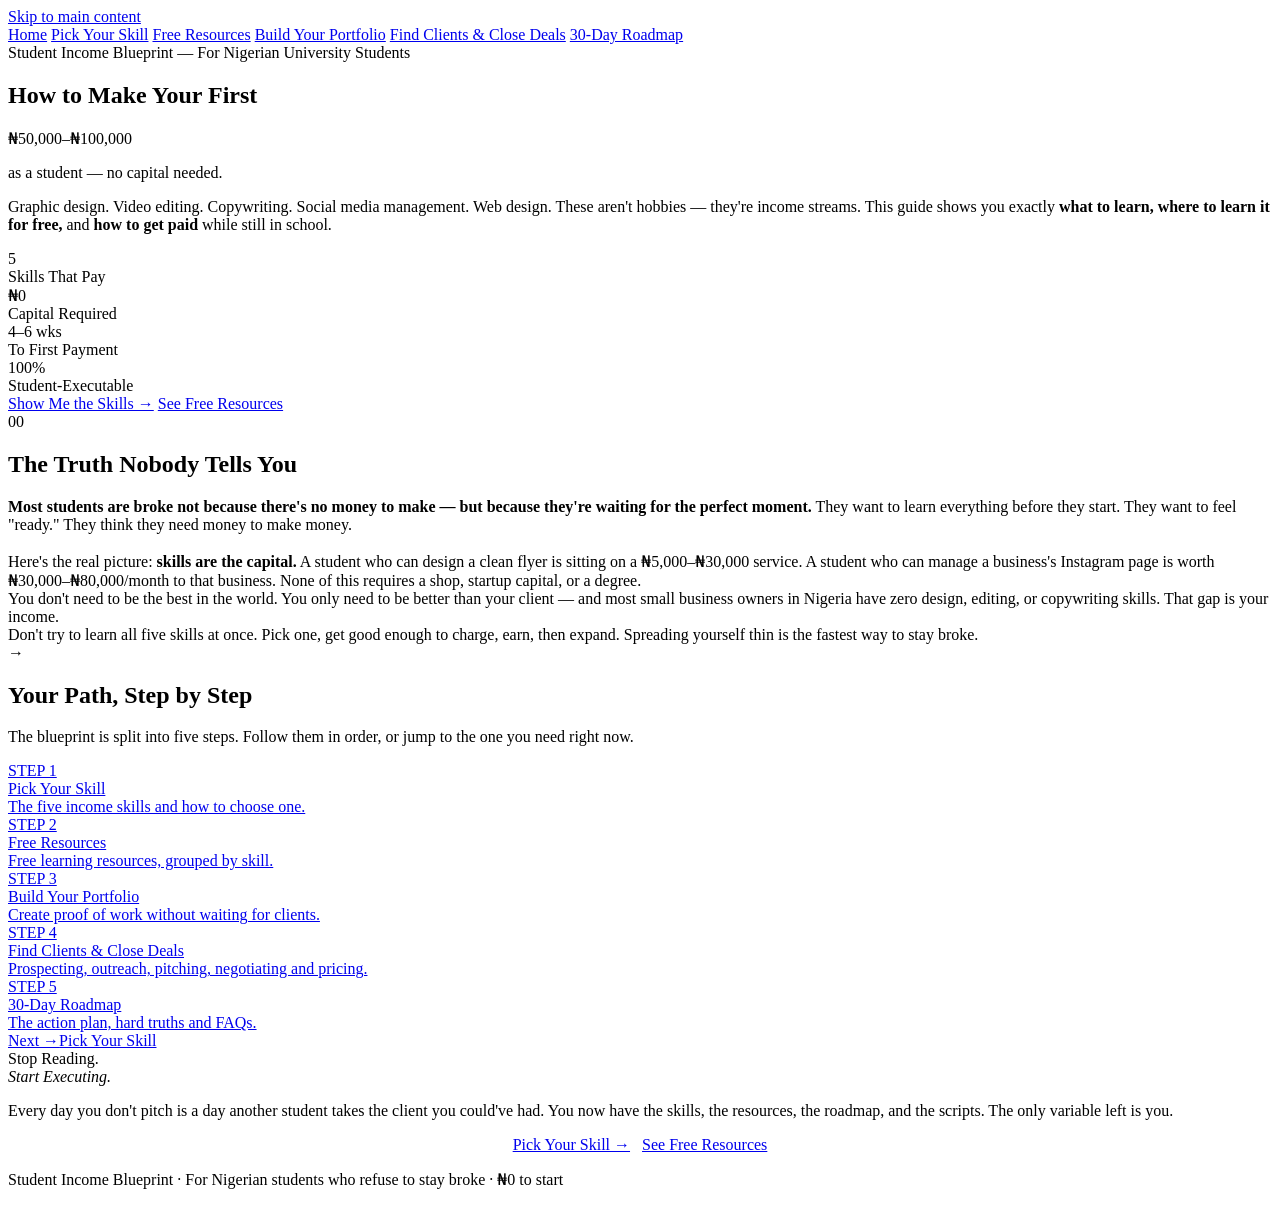
==== commit ec5b2fa7: "Add files via upload" ====
--- a/index.html
+++ b/index.html
@@ -10,668 +10,20 @@
   <link rel="preconnect" href="https://fonts.gstatic.com" crossorigin />
   <link href="https://fonts.googleapis.com/css2?family=Fraunces:ital,opsz,wght@0,9..144,400;0,9..144,600;0,9..144,700;0,9..144,900;1,9..144,400;1,9..144,700&family=DM+Sans:wght@300;400;500;600&family=Space+Mono:wght@400;700&display=swap" rel="stylesheet" />
 
-  <style>
-    /* ─── RESET ────────────────────────────────────────────────── */
-    *, *::before, *::after { box-sizing: border-box; margin: 0; padding: 0; }
-
-    :root {
-      --bg:         #0a0a0f;
-      --surface:    #111118;
-      --surface2:   #18181f;
-      --border:     rgba(255,255,255,0.08);
-      --border2:    #222230;
-      --gold:       #f0a500;
-      --gold-dim:   rgba(240,165,0,0.12);
-      --gold-glow:  rgba(240,165,0,0.18);
-      --green:      #22c55e;
-      --green-dim:  rgba(34,197,94,0.12);
-      --red:        #ef4444;
-      --yellow:     #f59e0b;
-      --blue:       #3b82f6;
-      --white:      #ffffff;
-      --off-white:  #e8e8f0;
-      --muted:      #666680;
-      --text:       #d4d4e8;
-      --font-d:     'Fraunces', Georgia, serif;
-      --font-b:     'DM Sans', system-ui, sans-serif;
-      --font-m:     'Space Mono', monospace;
-      --ease:       cubic-bezier(0.22, 1, 0.36, 1);
-      --r:          12px;
-      --r-sm:       8px;
-    }
-
-    html { scroll-behavior: smooth; -webkit-text-size-adjust: 100%; }
-
-    body {
-      font-family: var(--font-b);
-      background: var(--bg);
-      color: var(--text);
-      line-height: 1.7;
-      font-size: 15px;
-      overflow-x: hidden;
-      -webkit-font-smoothing: antialiased;
-    }
-
-    /* Noise texture overlay */
-    body::before {
-      content: '';
-      position: fixed;
-      inset: 0;
-      background-image: url("data:image/svg+xml,%3Csvg viewBox='0 0 512 512' xmlns='http://www.w3.org/2000/svg'%3E%3Cfilter id='n'%3E%3CfeTurbulence type='fractalNoise' baseFrequency='0.75' numOctaves='4' stitchTiles='stitch'/%3E%3C/filter%3E%3Crect width='100%25' height='100%25' filter='url(%23n)' opacity='1'/%3E%3C/svg%3E");
-      opacity: 0.022;
-      pointer-events: none;
-      z-index: 9999;
-    }
-
-    ::selection { background: var(--gold); color: #000; }
-    :focus-visible { outline: 2px solid var(--gold); outline-offset: 3px; border-radius: 4px; }
-
-    h1, h2, h3, h4 { font-family: var(--font-d); }
-    a { color: var(--gold); text-decoration: none; }
-    a:hover { text-decoration: underline; }
-
-    /* ─── SKIP LINK ─────────────────────────────────────────────── */
-    .skip-link {
-      position: absolute; top: -100%; left: 1rem;
-      padding: .5rem 1rem; background: var(--gold); color: #000;
-      font-weight: 600; border-radius: 0 0 var(--r-sm) var(--r-sm);
-      z-index: 9998; transition: top .2s; text-decoration: none;
-    }
-    .skip-link:focus { top: 0; }
-
-    /* ─── PROGRESS BAR ──────────────────────────────────────────── */
-    .progress-bar {
-      position: fixed; top: 0; left: 0; height: 3px; width: 0%;
-      background: linear-gradient(90deg, var(--gold), #ffe5a0);
-      z-index: 1001; transition: width .1s linear; will-change: width;
-    }
-
-    /* ─── STICKY NAV ────────────────────────────────────────────── */
-    .nav {
-      position: sticky; top: 0; z-index: 100;
-      background: rgba(10,10,15,0.96);
-      backdrop-filter: blur(16px);
-      -webkit-backdrop-filter: blur(16px);
-      border-bottom: 1px solid var(--border2);
-      padding: 12px 32px;
-      display: flex; gap: 8px; overflow-x: auto;
-      scrollbar-width: none;
-    }
-    .nav::-webkit-scrollbar { display: none; }
-
-    .nav-pill {
-      flex-shrink: 0;
-      padding: 7px 16px;
-      border: 1px solid var(--border2);
-      border-radius: 999px;
-      font-family: var(--font-b);
-      font-size: 12px; font-weight: 500;
-      color: var(--muted); cursor: pointer;
-      transition: all .2s; background: none;
-      min-height: 34px; touch-action: manipulation;
-    }
-    .nav-pill:hover, .nav-pill.active {
-      border-color: var(--gold);
-      color: var(--gold);
-      background: var(--gold-dim);
-    }
-
-    /* ─── LAYOUT ────────────────────────────────────────────────── */
-    .container { max-width: 900px; margin-inline: auto; padding-inline: 32px; }
-
-    .section {
-      padding: 80px 0;
-      border-bottom: 1px solid var(--border2);
-    }
-
-    .section-header {
-      display: flex; align-items: flex-start;
-      gap: 20px; margin-bottom: 48px;
-    }
-
-    .section-num {
-      font-family: var(--font-m); font-size: 12px; font-weight: 700;
-      color: var(--gold); letter-spacing: .15em; margin-top: 8px;
-      flex-shrink: 0; text-transform: uppercase;
-    }
-
-    .section-title {
-      font-size: clamp(22px, 4vw, 36px);
-      font-weight: 800; line-height: 1.2;
-      color: var(--white);
-    }
-    .section-title .g { color: var(--gold); }
-    .section-title .i { font-style: italic; }
-
-    .section-sub {
-      font-size: 14px; color: var(--muted);
-      max-width: 600px; line-height: 1.85; margin-bottom: 40px;
-    }
-
-    /* ─── HERO ──────────────────────────────────────────────────── */
-    #hero {
-      min-height: 100svh; display: flex; flex-direction: column;
-      justify-content: center;
-      padding: 100px 32px 72px;
-      position: relative; overflow: hidden;
-      border-bottom: 1px solid var(--border2);
-    }
-
-    #hero::before {
-      content: '₦';
-      position: absolute; right: -40px; bottom: -80px;
-      font-family: var(--font-d); font-size: 520px; font-weight: 900;
-      color: var(--gold); opacity: 0.03; pointer-events: none; line-height: 1;
-    }
-
-    #hero::after {
-      content: '';
-      position: absolute; top: -20%; right: -15%;
-      width: 55vw; height: 55vw;
-      background: radial-gradient(circle, rgba(240,165,0,0.06) 0%, transparent 65%);
-      border-radius: 50%; pointer-events: none;
-    }
-
-    .hero-tag {
-      display: inline-flex; align-items: center; gap: 10px;
-      background: var(--green-dim); border: 1px solid rgba(34,197,94,0.28);
-      color: var(--green); font-family: var(--font-m); font-size: 11px;
-      letter-spacing: .1em; padding: 8px 16px; border-radius: 50px;
-      margin-bottom: 32px; width: fit-content;
-    }
-    .hero-tag-dot {
-      width: 7px; height: 7px; border-radius: 50%;
-      background: var(--green); animation: pulse-dot 1.5s ease-in-out infinite;
-    }
-
-    .hero-h1 {
-      font-size: clamp(2.4rem, 6.5vw, 5rem);
-      font-weight: 900; line-height: 1.06;
-      letter-spacing: -.025em; color: var(--white);
-      max-width: 840px; margin-bottom: 10px;
-    }
-
-    .hero-price {
-      display: block;
-      font-family: var(--font-m); font-size: clamp(2.8rem, 8vw, 6.5rem);
-      font-weight: 700; color: var(--gold); line-height: 1;
-      letter-spacing: -.03em; margin-bottom: 10px;
-      text-shadow: 0 0 80px rgba(240,165,0,0.25);
-    }
-
-    .hero-tagline {
-      font-family: var(--font-d); font-size: clamp(1.2rem, 2.5vw, 1.7rem);
-      font-weight: 400; font-style: italic;
-      color: var(--muted); margin-bottom: 24px;
-    }
-
-    .hero-sub {
-      font-size: 15px; color: var(--muted);
-      max-width: 580px; margin-bottom: 48px; font-weight: 300; line-height: 1.85;
-    }
-    .hero-sub strong { color: var(--text); font-weight: 500; }
-
-    .hero-stats {
-      display: flex; gap: 32px; flex-wrap: wrap; margin-bottom: 56px;
-    }
-
-    .stat {
-      border-left: 2px solid var(--gold); padding-left: 16px;
-    }
-    .stat-num {
-      font-family: var(--font-m); font-size: 1.5rem; font-weight: 700;
-      color: var(--gold); line-height: 1;
-    }
-    .stat-label {
-      font-size: 11px; color: var(--muted); letter-spacing: .04em; margin-top: 4px;
-    }
-
-    .hero-btns { display: flex; flex-wrap: wrap; gap: 12px; }
-
-    .btn {
-      display: inline-flex; align-items: center; gap: 8px;
-      font-family: var(--font-b); font-size: .9rem; font-weight: 600;
-      padding: 13px 26px; border-radius: 50px; cursor: pointer;
-      text-decoration: none; border: none;
-      transition: all .25s var(--ease); touch-action: manipulation; min-height: 46px;
-    }
-    .btn-primary { background: var(--gold); color: #000; }
-    .btn-primary:hover {
-      background: #ffc027; transform: translateY(-2px);
-      box-shadow: 0 8px 28px rgba(240,165,0,0.32);
-      text-decoration: none;
-    }
-    .btn-ghost { background: transparent; color: var(--white); border: 1px solid var(--border2); }
-    .btn-ghost:hover { border-color: rgba(255,255,255,.25); background: rgba(255,255,255,.05); text-decoration: none; }
-
-    /* ─── INTRO BLOCK ───────────────────────────────────────────── */
-    .intro-block {
-      background: var(--surface);
-      border: 1px solid var(--border2);
-      border-left: 3px solid var(--gold);
-      padding: 24px 28px; margin-bottom: 32px;
-      font-size: 14px; line-height: 1.95; color: var(--muted);
-    }
-    .intro-block strong { color: var(--text); }
-
-    /* ─── CALLOUT BOXES ─────────────────────────────────────────── */
-    .callout {
-      border: 1px solid; padding: 16px 20px;
-      margin: 20px 0; font-size: 13.5px; line-height: 1.75;
-      border-radius: var(--r-sm);
-    }
-    .callout.tip {
-      border-color: rgba(240,165,0,.28); background: rgba(240,165,0,.05); color: var(--muted);
-    }
-    .callout.tip::before {
-      content: '💡 TIP — '; color: var(--gold); font-weight: 700; font-size: 11px; letter-spacing: .1em;
-    }
-    .callout.warn {
-      border-color: rgba(245,158,11,.28); background: rgba(245,158,11,.05); color: var(--muted);
-    }
-    .callout.warn::before {
-      content: '⚠️ WATCH OUT — '; color: var(--yellow); font-weight: 700; font-size: 11px; letter-spacing: .1em;
-    }
-    .callout.action {
-      border-color: rgba(34,197,94,.28); background: rgba(34,197,94,.05); color: var(--muted);
-    }
-    .callout.action::before {
-      content: '✅ DO THIS NOW — '; color: var(--green); font-weight: 700; font-size: 11px; letter-spacing: .1em;
-    }
-
-    /* ─── SKILL GRID ────────────────────────────────────────────── */
-    .skill-grid {
-      display: grid; grid-template-columns: repeat(auto-fit, minmax(260px, 1fr));
-      gap: 14px; margin-bottom: 32px;
-    }
-
-    .skill-card {
-      background: var(--surface); border: 1px solid var(--border2);
-      padding: 24px; cursor: default; transition: all .25s var(--ease);
-      position: relative; overflow: hidden; border-radius: var(--r);
-    }
-    .skill-card::before {
-      content: ''; position: absolute; inset: 0;
-      background: linear-gradient(135deg, var(--gold-dim) 0%, transparent 60%);
-      opacity: 0; transition: opacity .3s; border-radius: var(--r);
-    }
-    .skill-card:hover { border-color: rgba(240,165,0,.3); transform: translateY(-2px); }
-    .skill-card:hover::before { opacity: 1; }
-
-    .skill-icon { font-size: 26px; margin-bottom: 12px; display: block; }
-    .skill-name {
-      font-family: var(--font-d); font-size: 17px; font-weight: 700;
-      color: var(--white); margin-bottom: 8px;
-    }
-    .skill-desc { font-size: 13px; color: var(--muted); line-height: 1.65; }
-    .skill-earn {
-      margin-top: 14px; display: inline-block;
-      background: var(--gold-dim); color: var(--gold);
-      font-family: var(--font-m); font-size: 11px; font-weight: 700;
-      padding: 4px 12px; border-radius: 50px;
-      border: 1px solid rgba(240,165,0,.2);
-    }
-
-    /* ─── RESOURCE TABLES ───────────────────────────────────────── */
-    .resource-block {
-      margin: 36px 0;
-    }
-
-    .resource-skill-title {
-      display: flex; align-items: center; gap: 12px;
-      font-family: var(--font-d); font-size: 18px; font-weight: 700;
-      color: var(--white); margin-bottom: 16px; padding-bottom: 12px;
-      border-bottom: 1px solid var(--border2);
-    }
-
-    .resource-skill-title .emoji { font-size: 22px; }
-
-    .resources {
-      width: 100%; border-collapse: collapse; margin-bottom: 8px; font-size: 13px;
-    }
-    .resources th {
-      text-align: left; font-family: var(--font-m);
-      font-size: 10px; font-weight: 700; letter-spacing: .15em;
-      text-transform: uppercase; color: var(--muted);
-      padding: 10px 14px; border-bottom: 1px solid var(--border2);
-    }
-    .resources td {
-      padding: 12px 14px; border-bottom: 1px solid rgba(255,255,255,.04);
-      color: var(--muted); vertical-align: top; line-height: 1.55;
-    }
-    .resources tr:hover td { background: rgba(255,255,255,.02); }
-    .resources td:first-child { color: var(--text); font-weight: 500; }
-    .resources td:last-child { font-size: 12.5px; }
-
-    .tag {
-      display: inline-block; padding: 3px 9px; font-size: 10px;
-      font-family: var(--font-m); font-weight: 700; letter-spacing: .06em;
-      border-radius: 50px; white-space: nowrap;
-    }
-    .tag.free    { background: rgba(34,197,94,.12);  color: var(--green); border: 1px solid rgba(34,197,94,.2); }
-    .tag.youtube { background: rgba(255,80,80,.12);   color: #ff8080;      border: 1px solid rgba(255,80,80,.2); }
-    .tag.paid    { background: rgba(245,158,11,.12);  color: var(--yellow); border: 1px solid rgba(245,158,11,.2); }
-    .tag.cert    { background: rgba(59,130,246,.12);  color: #7ab3ff;      border: 1px solid rgba(59,130,246,.2); }
-    .tag.tool    { background: rgba(168,85,247,.12);  color: #c084fc;      border: 1px solid rgba(168,85,247,.2); }
-
-    .resource-tip {
-      font-family: var(--font-m); font-size: 11px; letter-spacing: .08em;
-      color: var(--muted); padding: 10px 14px;
-      background: rgba(255,255,255,.02); border-radius: 0 0 var(--r-sm) var(--r-sm);
-      border: 1px solid var(--border2); border-top: none; margin-top: -1px;
-    }
-
-    /* ─── STEPS ─────────────────────────────────────────────────── */
-    .steps { display: flex; flex-direction: column; }
-
-    .step {
-      display: flex; gap: 22px;
-      padding: 28px 0; border-bottom: 1px solid var(--border2);
-    }
-    .step:last-child { border-bottom: none; }
-
-    .step-left {
-      display: flex; flex-direction: column;
-      align-items: center; flex-shrink: 0; width: 38px;
-    }
-
-    .step-dot {
-      width: 38px; height: 38px; border-radius: 50%;
-      background: var(--gold); color: #000;
-      font-family: var(--font-m); font-weight: 700; font-size: 13px;
-      display: flex; align-items: center; justify-content: center; flex-shrink: 0;
-    }
-
-    .step-line {
-      width: 1px; flex: 1; background: var(--border2); margin-top: 8px; min-height: 32px;
-    }
-    .step:last-child .step-line { display: none; }
-
-    .step-content { flex: 1; padding-top: 6px; }
-
-    .step-title {
-      font-family: var(--font-d); font-size: 17px; font-weight: 700;
-      color: var(--white); margin-bottom: 10px; line-height: 1.3;
-    }
-    .step-body { color: var(--muted); font-size: 13.5px; line-height: 1.85; margin-bottom: 14px; }
-
-    /* ─── SCRIPT BOX ────────────────────────────────────────────── */
-    .script-box {
-      background: var(--surface2); border: 1px solid var(--border2);
-      border-left: 3px solid var(--green);
-      padding: 22px 26px; margin: 18px 0;
-      font-size: 13.5px; line-height: 1.9; color: var(--muted);
-      font-style: italic; position: relative; border-radius: 0 var(--r-sm) var(--r-sm) 0;
-    }
-    .script-box::before {
-      content: 'SCRIPT TEMPLATE';
-      position: absolute; top: -11px; left: 16px;
-      background: var(--green); color: #000;
-      font-size: 9px; font-weight: 800; font-style: normal;
-      font-family: var(--font-m); padding: 3px 10px; border-radius: 50px;
-      letter-spacing: .12em;
-    }
-    .script-box em { color: var(--gold); font-style: normal; font-weight: 600; }
-
-    /* ─── PRICE GRIDS ───────────────────────────────────────────── */
-    .price-section-title {
-      font-family: var(--font-m); font-size: 11px; font-weight: 700;
-      letter-spacing: .12em; text-transform: uppercase;
-      color: var(--muted); margin: 32px 0 14px;
-      display: flex; align-items: center; gap: 10px;
-    }
-    .price-section-title::after {
-      content: ''; flex: 1; height: 1px; background: var(--border2);
-    }
-
-    .price-grid {
-      display: grid; grid-template-columns: repeat(3, 1fr);
-      gap: 10px; margin-bottom: 8px;
-    }
-
-    .price-card {
-      background: var(--surface); border: 1px solid var(--border2);
-      padding: 18px 16px; text-align: center; border-radius: var(--r-sm);
-      transition: border-color .2s;
-    }
-    .price-card:hover { border-color: rgba(240,165,0,.3); }
-
-    .price-label {
-      font-family: var(--font-m); font-size: 10px; font-weight: 700;
-      letter-spacing: .1em; text-transform: uppercase;
-      color: var(--muted); margin-bottom: 8px;
-    }
-    .price-amount {
-      font-family: var(--font-m); font-size: 1.5rem;
-      font-weight: 700; color: var(--gold); line-height: 1; margin-bottom: 6px;
-    }
-    .price-note { font-size: 11px; color: var(--muted); line-height: 1.5; }
-
-    /* ─── TIMELINE ──────────────────────────────────────────────── */
-    .timeline {
-      position: relative; padding-left: 30px;
-      border-left: 2px solid var(--border2); margin: 28px 0;
-    }
-
-    .tl-item { position: relative; margin-bottom: 32px; }
-    .tl-item:last-child { margin-bottom: 0; }
-
-    .tl-item::before {
-      content: ''; position: absolute;
-      left: -37px; top: 6px; width: 10px; height: 10px;
-      border-radius: 50%; background: var(--gold); border: 2px solid var(--bg);
-    }
-
-    .tl-week {
-      font-family: var(--font-m); font-size: 11px; font-weight: 700;
-      color: var(--gold); letter-spacing: .1em; text-transform: uppercase; margin-bottom: 6px;
-    }
-    .tl-title {
-      font-family: var(--font-d); font-size: 16px; font-weight: 700;
-      color: var(--white); margin-bottom: 6px;
-    }
-    .tl-body { font-size: 13.5px; color: var(--muted); line-height: 1.8; }
-
-    /* ─── MILESTONE ─────────────────────────────────────────────── */
-    .milestone {
-      background: linear-gradient(135deg, rgba(240,165,0,.07) 0%, rgba(240,165,0,.02) 100%);
-      border: 1px solid rgba(240,165,0,.22);
-      padding: 36px; margin: 36px 0; text-align: center; border-radius: var(--r);
-      position: relative; overflow: hidden;
-    }
-    .milestone::before {
-      content: ''; position: absolute; top: 0; left: 0; right: 0;
-      height: 2px; background: linear-gradient(90deg, var(--gold), #fff8e1);
-    }
-    .milestone-label {
-      font-family: var(--font-m); font-size: 11px; font-weight: 700;
-      letter-spacing: .15em; text-transform: uppercase;
-      color: var(--gold); margin-bottom: 14px;
-    }
-    .milestone-num {
-      font-family: var(--font-m); font-size: clamp(2.5rem, 6vw, 4rem);
-      font-weight: 700; color: var(--gold); line-height: 1; margin-bottom: 10px;
-      text-shadow: 0 0 60px rgba(240,165,0,.3);
-    }
-    .milestone-desc { font-size: 14px; color: var(--muted); line-height: 1.7; }
-
-    /* ─── CHECKLIST ─────────────────────────────────────────────── */
-    .checklist {
-      list-style: none; display: flex; flex-direction: column;
-      gap: 10px; margin: 18px 0;
-    }
-    .checklist li {
-      display: flex; align-items: flex-start; gap: 12px;
-      font-size: 13.5px; color: var(--muted); line-height: 1.65;
-    }
-    .checklist li::before {
-      content: '→'; color: var(--gold); font-weight: 700;
-      flex-shrink: 0; margin-top: 1px; font-family: var(--font-m);
-    }
-    .checklist li strong { color: var(--text); }
-
-    /* ─── Q&A ───────────────────────────────────────────────────── */
-    .qa-list { display: flex; flex-direction: column; gap: 10px; margin-top: 32px; }
-
-    .qa-item {
-      border: 1px solid var(--border2); overflow: hidden;
-      border-radius: var(--r-sm); transition: border-color .2s;
-    }
-    .qa-item.open { border-color: rgba(240,165,0,.25); }
-
-    .qa-trigger {
-      width: 100%; background: var(--surface); border: none;
-      padding: 18px 22px; display: flex; justify-content: space-between;
-      align-items: center; gap: 16px; cursor: pointer; text-align: left;
-      font-family: var(--font-b); font-size: 14px; font-weight: 500;
-      color: var(--text); transition: background .2s;
-      min-height: 58px; touch-action: manipulation;
-    }
-    .qa-trigger:hover { background: var(--surface2); }
-    .qa-trigger[aria-expanded="true"] { background: var(--surface2); }
-
-    .qa-icon {
-      flex-shrink: 0; width: 26px; height: 26px; border-radius: 50%;
-      border: 1px solid var(--border2); display: flex; align-items: center;
-      justify-content: center; font-size: 15px; transition: all .3s var(--ease);
-      color: var(--gold);
-    }
-    .qa-trigger[aria-expanded="true"] .qa-icon {
-      background: var(--gold); border-color: var(--gold);
-      color: #000; transform: rotate(45deg);
-    }
-
-    .qa-body {
-      background: var(--surface); border-top: 1px solid var(--border2);
-      max-height: 0; overflow: hidden; transition: max-height .4s var(--ease);
-    }
-
-    .qa-body-inner {
-      padding: 16px 22px 20px;
-      font-size: 13.5px; color: var(--muted); line-height: 1.85;
-    }
-    .qa-body-inner strong { color: var(--text); }
-    .qa-body-inner em { color: var(--gold); font-style: normal; font-weight: 500; }
-
-    /* ─── TRUTH CARDS ───────────────────────────────────────────── */
-    .truths-grid {
-      display: grid; grid-template-columns: repeat(auto-fit, minmax(260px, 1fr));
-      gap: 16px; margin-top: 8px;
-    }
-
-    .truth-card {
-      padding: 24px; background: var(--surface2);
-      border: 1px solid var(--border2); border-radius: var(--r);
-      position: relative; padding-top: 32px;
-    }
-    .truth-card::before {
-      content: attr(data-n);
-      position: absolute; top: -12px; left: 20px;
-      font-family: var(--font-m); font-size: 10px; font-weight: 700;
-      color: var(--gold); background: var(--surface);
-      padding: 3px 10px; border-radius: 50px;
-      border: 1px solid rgba(240,165,0,.2);
-    }
-    .truth-card h3 {
-      font-family: var(--font-d); font-size: 1rem; font-weight: 700;
-      color: var(--white); margin-bottom: 8px;
-    }
-    .truth-card p { font-size: 13px; color: var(--muted); line-height: 1.75; }
-
-    /* ─── DIVIDER ───────────────────────────────────────────────── */
-    .divider { width: 48px; height: 2px; background: var(--gold); margin: 20px 0; }
-
-    .inline-highlight {
-      background: var(--gold-dim); color: var(--gold);
-      padding: 1px 7px; font-weight: 600; border-radius: 4px;
-    }
-
-    /* ─── FOOTER ────────────────────────────────────────────────── */
-    footer {
-      padding: 64px 32px; text-align: center;
-      border-top: 1px solid var(--border2); position: relative; overflow: hidden;
-    }
-    footer::before {
-      content: '';
-      position: absolute; top: 50%; left: 50%;
-      transform: translate(-50%, -50%);
-      width: 600px; height: 400px;
-      background: radial-gradient(ellipse, rgba(240,165,0,.06) 0%, transparent 70%);
-      pointer-events: none;
-    }
-    .footer-inner { position: relative; z-index: 1; max-width: 600px; margin: 0 auto; }
-    .footer-title {
-      font-family: var(--font-d); font-size: clamp(1.8rem, 4vw, 2.8rem);
-      font-weight: 900; color: var(--white); margin-bottom: 14px; line-height: 1.15;
-    }
-    .footer-title em { font-style: italic; color: var(--gold); }
-    .footer-sub { font-size: 14px; color: var(--muted); margin-bottom: 32px; line-height: 1.8; }
-    .footer-note { margin-top: 36px; font-family: var(--font-m); font-size: 11px; color: var(--muted); letter-spacing: .06em; }
-
-    /* ─── ANIMATIONS ────────────────────────────────────────────── */
-    @keyframes pulse-dot {
-      0%, 100% { opacity: 1; transform: scale(1); }
-      50% { opacity: .5; transform: scale(.7); }
-    }
-
-    @keyframes fadeUp {
-      from { opacity: 0; transform: translateY(20px); }
-      to { opacity: 1; transform: translateY(0); }
-    }
-
-    .hero-tag { animation: fadeUp .5s ease both; }
-    .hero-h1  { animation: fadeUp .55s ease both .08s; }
-    .hero-tagline { animation: fadeUp .55s ease both .14s; }
-    .hero-sub  { animation: fadeUp .55s ease both .2s; }
-    .hero-stats { animation: fadeUp .55s ease both .28s; }
-
-    .reveal { opacity: 0; transform: translateY(22px); transition: opacity .55s ease, transform .55s ease; }
-    .reveal.visible { opacity: 1; transform: translateY(0); }
-
-    /* ─── RESPONSIVE ────────────────────────────────────────────── */
-    @media (max-width: 700px) {
-      #hero { padding: 80px 24px 56px; }
-      .container { padding-inline: 24px; }
-      .nav { padding: 10px 20px; }
-      .price-grid { grid-template-columns: 1fr; gap: 8px; }
-      .skill-grid { grid-template-columns: 1fr; }
-      .truths-grid { grid-template-columns: 1fr; }
-      .hero-stats { gap: 24px; }
-      .resources { font-size: 12px; }
-      .resources th { font-size: 9px; }
-      .resources th:nth-child(2) { display: none; }
-      .resources td:nth-child(2) { display: none; }
-      .section { padding: 56px 0; }
-    }
-
-    @media (max-width: 480px) {
-      .hero-btns { flex-direction: column; }
-      .btn { width: 100%; justify-content: center; }
-    }
-
-    @media print {
-      .nav, .progress-bar, .skip-link { display: none; }
-      body { background: white; color: black; }
-    }
-  </style>
+  <link rel="stylesheet" href="assets/css/styles.css" />
 </head>
 <body>
 
 <a class="skip-link" href="#main">Skip to main content</a>
 <div class="progress-bar" id="pb" role="progressbar" aria-label="Reading progress" aria-valuenow="0" aria-valuemin="0" aria-valuemax="100"></div>
 
-<!-- ── STICKY NAV ──────────────────────────────────────────────── -->
-<nav class="nav" id="stickyNav" aria-label="Section navigation">
-  <button class="nav-pill active" data-target="s0" aria-label="Section: Mindset">Mindset</button>
-  <button class="nav-pill" data-target="s1" aria-label="Section: Pick Your Skill">Pick Your Skill</button>
-  <button class="nav-pill" data-target="s2" aria-label="Section: Free Resources">Free Resources</button>
-  <button class="nav-pill" data-target="s3" aria-label="Section: Build Portfolio">Build Portfolio</button>
-  <button class="nav-pill" data-target="s4" aria-label="Section: Find Clients">Find Clients</button>
-  <button class="nav-pill" data-target="s5" aria-label="Section: Close the Deal">Close the Deal</button>
-  <button class="nav-pill" data-target="s6" aria-label="Section: Pricing">Pricing</button>
-  <button class="nav-pill" data-target="s7" aria-label="Section: 30-Day Plan">30-Day Plan</button>
-  <button class="nav-pill" data-target="s8" aria-label="Section: Hard Truths">Hard Truths</button>
-  <button class="nav-pill" data-target="s9" aria-label="Section: FAQs">FAQs</button>
+<nav class="nav" id="stickyNav" aria-label="Main navigation">
+  <a class="nav-pill" href="index.html" aria-current="page">Home</a>
+  <a class="nav-pill" href="pick-your-skill.html">Pick Your Skill</a>
+  <a class="nav-pill" href="free-resources.html">Free Resources</a>
+  <a class="nav-pill" href="build-your-portfolio.html">Build Your Portfolio</a>
+  <a class="nav-pill" href="find-clients.html">Find Clients &amp; Close Deals</a>
+  <a class="nav-pill" href="roadmap.html">30-Day Roadmap</a>
 </nav>
 
 <!-- ── HERO ───────────────────────────────────────────────────── -->
@@ -712,8 +64,8 @@
     </div>
 
     <div class="hero-btns">
-      <a href="#s1" class="btn btn-primary">Show Me the Skills →</a>
-      <a href="#s2" class="btn btn-ghost">See Free Resources</a>
+      <a href="pick-your-skill.html" class="btn btn-primary">Show Me the Skills →</a>
+      <a href="free-resources.html" class="btn btn-ghost">See Free Resources</a>
     </div>
   </div>
 </section>
@@ -743,1264 +95,42 @@
   </div>
 </section>
 
-<!-- ── 01: PICK YOUR SKILL ───────────────────────────────────── -->
-<section class="section reveal" id="s1" aria-labelledby="h-s1">
+<section class="section reveal" id="journey" aria-labelledby="h-journey">
   <div class="container">
     <div class="section-header">
-      <div class="section-num">01</div>
-      <h2 class="section-title" id="h-s1">Pick <span class="g">Your</span> Skill</h2>
+      <div class="section-num">→</div>
+      <h2 class="section-title" id="h-journey">Your Path, <span class="g">Step by Step</span></h2>
     </div>
-
-    <p class="section-sub">Each skill has different entry barriers and earning timelines. Pick the one that matches your current tools, personality, and available time. <strong>Pick one. Commit fully.</strong></p>
-
-    <div class="skill-grid" role="list">
-      <article class="skill-card" role="listitem">
-        <span class="skill-icon" aria-hidden="true">🎨</span>
-        <div class="skill-name">Graphic Design</div>
-        <div class="skill-desc">Flyers, logos, social media graphics, posters, business cards. Massive demand from small businesses, churches, events, student unions, and politicians year-round.</div>
-        <div class="skill-earn" aria-label="5,000 to 50,000 Naira per job">₦5k–₦50k per job</div>
-      </article>
-      <article class="skill-card" role="listitem">
-        <span class="skill-icon" aria-hidden="true">🎬</span>
-        <div class="skill-name">Video Editing</div>
-        <div class="skill-desc">Edit raw footage, add music, subtitles, transitions. Businesses making reels, YouTube creators, event coverage, product promo videos. Very high demand right now.</div>
-        <div class="skill-earn" aria-label="10,000 to 80,000 Naira per video">₦10k–₦80k per video</div>
-      </article>
-      <article class="skill-card" role="listitem">
-        <span class="skill-icon" aria-hidden="true">✍️</span>
-        <div class="skill-name">Copywriting</div>
-        <div class="skill-desc">Write captions, ads, product descriptions, email newsletters that make people buy. Pure skill — no tools needed beyond a phone. Works on mobile entirely.</div>
-        <div class="skill-earn" aria-label="5,000 to 60,000 Naira per project">₦5k–₦60k per project</div>
-      </article>
-      <article class="skill-card" role="listitem">
-        <span class="skill-icon" aria-hidden="true">📱</span>
-        <div class="skill-name">Social Media Management</div>
-        <div class="skill-desc">Run a business's Instagram, Facebook, or TikTok page. Create content, post consistently, engage followers. Monthly retainer model = recurring income every month.</div>
-        <div class="skill-earn" aria-label="20,000 to 80,000 Naira per month">₦20k–₦80k/month</div>
-      </article>
-      <article class="skill-card" role="listitem">
-        <span class="skill-icon" aria-hidden="true">🌐</span>
-        <div class="skill-name">Web Design (WordPress)</div>
-        <div class="skill-desc">Build websites for small businesses. WordPress powers 43% of the internet. Nigerians are spending ₦50k–₦200k on websites and getting scammed. You can do it better.</div>
-        <div class="skill-earn" aria-label="50,000 to 200,000 Naira per site">₦50k–₦200k per site</div>
-      </article>
-    </div>
-
-    <div class="callout action">
-      Ask yourself: <strong>Do I have a laptop?</strong> → Web design, video editing, or graphic design. <strong>Only a phone?</strong> → Copywriting or social media management. <strong>Do I like writing?</strong> → Copywriting. <strong>Hate writing?</strong> → Design or video. Pick one. Start today.
-    </div>
-
-    <div class="qa-list" aria-label="Common questions about picking a skill">
-      <div class="qa-item">
-        <button class="qa-trigger" aria-expanded="false" aria-controls="qa-s1-1" id="qa-btn-s1-1">
-          ❓ Which skill makes money the fastest?
-          <span class="qa-icon" aria-hidden="true">+</span>
-        </button>
-        <div class="qa-body" id="qa-s1-1" role="region" aria-labelledby="qa-btn-s1-1">
-          <div class="qa-body-inner">
-            <strong>Graphic Design</strong> has the fastest pipeline — churches, student groups, shops, event organizers. With 2 weeks of practice you can charge for flyers. Copywriting is a close second because once you can write a converting caption, pitching is immediate. Social media management takes slightly longer because clients want to see proof before trusting you with their page.
-          </div>
-        </div>
-      </div>
-      <div class="qa-item">
-        <button class="qa-trigger" aria-expanded="false" aria-controls="qa-s1-2" id="qa-btn-s1-2">
-          ❓ What if I have zero experience in any of these?
-          <span class="qa-icon" aria-hidden="true">+</span>
-        </button>
-        <div class="qa-body" id="qa-s1-2" role="region" aria-labelledby="qa-btn-s1-2">
-          <div class="qa-body-inner">
-            Perfect. Everyone starts at zero. The resources in Section 02 are specifically for beginners. You don't need any prior knowledge — just 1–2 hours daily. <strong>Graphic Design via Canva</strong> has the gentlest learning curve. You can be producing decent client-ready work in under 7 days.
-          </div>
-        </div>
-      </div>
+    <p class="section-sub">The blueprint is split into five steps. Follow them in order, or jump to the one you need right now.</p>
+    <div class="journey-grid">
+      <a class="journey-card" href="pick-your-skill.html"><div class="journey-step">STEP 1</div><div class="journey-name">Pick Your Skill</div><div class="journey-desc">The five income skills and how to choose one.</div></a>
+      <a class="journey-card" href="free-resources.html"><div class="journey-step">STEP 2</div><div class="journey-name">Free Resources</div><div class="journey-desc">Free learning resources, grouped by skill.</div></a>
+      <a class="journey-card" href="build-your-portfolio.html"><div class="journey-step">STEP 3</div><div class="journey-name">Build Your Portfolio</div><div class="journey-desc">Create proof of work without waiting for clients.</div></a>
+      <a class="journey-card" href="find-clients.html"><div class="journey-step">STEP 4</div><div class="journey-name">Find Clients &amp; Close Deals</div><div class="journey-desc">Prospecting, outreach, pitching, negotiating and pricing.</div></a>
+      <a class="journey-card" href="roadmap.html"><div class="journey-step">STEP 5</div><div class="journey-name">30-Day Roadmap</div><div class="journey-desc">The action plan, hard truths and FAQs.</div></a>
     </div>
   </div>
 </section>
 
-<!-- ── 02: FREE RESOURCES ────────────────────────────────────── -->
-<section class="section reveal" id="s2" aria-labelledby="h-s2">
-  <div class="container">
-    <div class="section-header">
-      <div class="section-num">02</div>
-      <h2 class="section-title" id="h-s2">Learn It <span class="g i">For Free</span></h2>
-    </div>
-
-    <div class="intro-block">
-      Every resource below is free or has a completely usable free tier. <strong>No paid course is required to get your first client.</strong> The rule: learn a concept → immediately apply it to a practice project → repeat. Stop watching tutorials without doing the work alongside them.
-    </div>
-
-    <!-- GRAPHIC DESIGN -->
-    <div class="resource-block reveal" aria-labelledby="res-design">
-      <div class="resource-skill-title" id="res-design">
-        <span class="emoji" aria-hidden="true">🎨</span> Graphic Design
-      </div>
-      <table class="resources" aria-label="Graphic design learning resources">
-        <thead>
-          <tr>
-            <th scope="col">Resource</th>
-            <th scope="col">Where</th>
-            <th scope="col">Type</th>
-            <th scope="col">What You Learn</th>
-          </tr>
-        </thead>
-        <tbody>
-          <tr>
-            <td>Canva Design School</td>
-            <td>canva.com/learn</td>
-            <td><span class="tag free">FREE</span> <span class="tag tool">TOOL</span></td>
-            <td>Built-in beginner curriculum — layouts, color, typography. Start here Day 1.</td>
-          </tr>
-          <tr>
-            <td>Gareth David Studio</td>
-            <td>YouTube</td>
-            <td><span class="tag youtube">YOUTUBE</span></td>
-            <td>Search "Canva tutorial for beginners 2024." Best channel for Canva + Photoshop. Very clear.</td>
-          </tr>
-          <tr>
-            <td>Satori Graphics</td>
-            <td>YouTube</td>
-            <td><span class="tag youtube">YOUTUBE</span></td>
-            <td>Design principles (typography, color theory, hierarchy). Watch after Canva basics — levels you up.</td>
-          </tr>
-          <tr>
-            <td>Piximperfect</td>
-            <td>YouTube</td>
-            <td><span class="tag youtube">YOUTUBE</span></td>
-            <td>Photoshop from absolute zero. "Learn Photoshop in 30 Days" playlist is the best free course online.</td>
-          </tr>
-          <tr>
-            <td>The Futur (Chris Do)</td>
-            <td>YouTube</td>
-            <td><span class="tag youtube">YOUTUBE</span></td>
-            <td>How to price design work, handle clients, and think like a design business owner. Watch this once you're earning.</td>
-          </tr>
-          <tr>
-            <td>Canva (Tool)</td>
-            <td>canva.com</td>
-            <td><span class="tag free">FREE</span> <span class="tag tool">TOOL</span></td>
-            <td>Your primary tool. Free plan is enough to earn your first ₦100k. Pro is optional later.</td>
-          </tr>
-          <tr>
-            <td>Figma (Tool)</td>
-            <td>figma.com</td>
-            <td><span class="tag free">FREE</span> <span class="tag tool">TOOL</span></td>
-            <td>More professional UI/social media design. Free tier is very generous. Worth learning after Canva.</td>
-          </tr>
-          <tr>
-            <td>Freepik / Pexels / Unsplash</td>
-            <td>freepik.com · pexels.com</td>
-            <td><span class="tag free">FREE</span></td>
-            <td>Free stock images, vectors, and templates for your designs. Use these in client work.</td>
-          </tr>
-          <tr>
-            <td>Fontpair + Google Fonts</td>
-            <td>fontpair.co · fonts.google.com</td>
-            <td><span class="tag free">FREE</span></td>
-            <td>Choose good font combinations fast. Typography is 70% of what makes a design look professional.</td>
-          </tr>
-        </tbody>
-      </table>
-      <div class="resource-tip">
-        🎯 PATH: Canva (Day 1–3) → Gareth David Studio YouTube (Day 4–10) → Satori Graphics for theory → Piximperfect when you move to Photoshop. In 2 weeks you'll be able to charge.
-      </div>
-    </div>
-
-    <!-- VIDEO EDITING -->
-    <div class="resource-block reveal" aria-labelledby="res-video">
-      <div class="resource-skill-title" id="res-video">
-        <span class="emoji" aria-hidden="true">🎬</span> Video Editing
-      </div>
-      <table class="resources" aria-label="Video editing learning resources">
-        <thead>
-          <tr>
-            <th scope="col">Resource</th>
-            <th scope="col">Where</th>
-            <th scope="col">Type</th>
-            <th scope="col">What You Learn</th>
-          </tr>
-        </thead>
-        <tbody>
-          <tr>
-            <td>CapCut (Mobile)</td>
-            <td>App Store / Play Store</td>
-            <td><span class="tag free">FREE</span> <span class="tag tool">TOOL</span></td>
-            <td>Best free mobile editor. Reels, subtitles, transitions, templates. Start here if you only have a phone.</td>
-          </tr>
-          <tr>
-            <td>Zhane Creative</td>
-            <td>YouTube</td>
-            <td><span class="tag youtube">YOUTUBE</span></td>
-            <td>Search "CapCut tutorial for beginners." Best CapCut channel — covers reels, trending edits, captions.</td>
-          </tr>
-          <tr>
-            <td>VN Video Editor (Mobile)</td>
-            <td>App Store / Play Store</td>
-            <td><span class="tag free">FREE</span> <span class="tag tool">TOOL</span></td>
-            <td>More advanced than CapCut — better timeline control, good for longer YouTube-style videos.</td>
-          </tr>
-          <tr>
-            <td>DaVinci Resolve (PC)</td>
-            <td>blackmagicdesign.com</td>
-            <td><span class="tag free">FREE</span> <span class="tag tool">TOOL</span></td>
-            <td>Industry-standard, completely free. Hollywood editors use this. Learn it if you have a decent laptop.</td>
-          </tr>
-          <tr>
-            <td>Casey Faris</td>
-            <td>YouTube</td>
-            <td><span class="tag youtube">YOUTUBE</span></td>
-            <td>Best beginner-to-intermediate DaVinci Resolve course on YouTube. "DaVinci Resolve for Beginners" playlist.</td>
-          </tr>
-          <tr>
-            <td>Justin Odisho</td>
-            <td>YouTube</td>
-            <td><span class="tag youtube">YOUTUBE</span></td>
-            <td>Adobe Premiere Pro tutorials — transitions, colour grading, motion graphics. Great for levelling up.</td>
-          </tr>
-          <tr>
-            <td>Mango Street</td>
-            <td>YouTube</td>
-            <td><span class="tag youtube">YOUTUBE</span></td>
-            <td>Storytelling through editing. Teaches you to think like a visual director, not just a button-presser.</td>
-          </tr>
-          <tr>
-            <td>Mixkit / Pixabay</td>
-            <td>mixkit.co · pixabay.com</td>
-            <td><span class="tag free">FREE</span></td>
-            <td>Free stock footage, sound effects, and music for client videos. Avoids copyright issues.</td>
-          </tr>
-        </tbody>
-      </table>
-      <div class="resource-tip">
-        🎯 PATH: CapCut (phone users, Day 1–3) OR DaVinci Resolve (laptop users) → Casey Faris or Zhane Creative → Mango Street for storytelling. Chargeable in 3–4 weeks.
-      </div>
-    </div>
-
-    <!-- COPYWRITING -->
-    <div class="resource-block reveal" aria-labelledby="res-copy">
-      <div class="resource-skill-title" id="res-copy">
-        <span class="emoji" aria-hidden="true">✍️</span> Copywriting
-      </div>
-      <table class="resources" aria-label="Copywriting learning resources">
-        <thead>
-          <tr>
-            <th scope="col">Resource</th>
-            <th scope="col">Where</th>
-            <th scope="col">Type</th>
-            <th scope="col">What You Learn</th>
-          </tr>
-        </thead>
-        <tbody>
-          <tr>
-            <td>Alex Cattoni</td>
-            <td>YouTube</td>
-            <td><span class="tag youtube">YOUTUBE</span></td>
-            <td>Modern copywriting from scratch — captions, email, sales pages. "How to become a copywriter" series is the best free starting point.</td>
-          </tr>
-          <tr>
-            <td>Marketing Examples (Harry Dry)</td>
-            <td>marketingexamples.com</td>
-            <td><span class="tag free">FREE</span></td>
-            <td>Real-world breakdowns of what makes copy work. Read 1 case study per day. Changes how you see writing instantly.</td>
-          </tr>
-          <tr>
-            <td>The Boron Letters (Gary Halbert)</td>
-            <td>Search "Boron Letters free PDF"</td>
-            <td><span class="tag free">FREE</span></td>
-            <td>Classic copywriting fundamentals written as letters to a son. Old but foundational. Read it once.</td>
-          </tr>
-          <tr>
-            <td>Copyhackers Blog</td>
-            <td>copyhackers.com</td>
-            <td><span class="tag free">FREE</span></td>
-            <td>Deep-dive articles on conversion copy. Read 1 article daily. Focus on the "Copywriting 101" category first.</td>
-          </tr>
-          <tr>
-            <td>Nnamdi Azodo</td>
-            <td>Twitter / X</td>
-            <td><span class="tag free">FREE</span></td>
-            <td>Nigerian copywriter. Context-relevant threads and examples. Follow and read his older posts — huge value.</td>
-          </tr>
-          <tr>
-            <td>Swiped.co</td>
-            <td>swiped.co</td>
-            <td><span class="tag free">FREE</span></td>
-            <td>A swipe file of real ads and copy that converted. Study structure, not just words. Your "textbook" library.</td>
-          </tr>
-          <tr>
-            <td>Copy.ai / Claude</td>
-            <td>copy.ai · claude.ai</td>
-            <td><span class="tag free">FREE</span> <span class="tag tool">TOOL</span></td>
-            <td>Use AI to generate first drafts, then rewrite them in your voice. Speeds up learning and delivery. Do NOT just submit AI output raw.</td>
-          </tr>
-        </tbody>
-      </table>
-      <div class="resource-tip">
-        🎯 PATH: Alex Cattoni YouTube playlist (Week 1) → Boron Letters PDF (Week 1–2) → Marketing Examples daily (ongoing) → Build a swipe file of good Nigerian ads. Pitch in Week 2.
-      </div>
-    </div>
-
-    <!-- SOCIAL MEDIA MANAGEMENT -->
-    <div class="resource-block reveal" aria-labelledby="res-smm">
-      <div class="resource-skill-title" id="res-smm">
-        <span class="emoji" aria-hidden="true">📱</span> Social Media Management
-      </div>
-      <table class="resources" aria-label="Social media management learning resources">
-        <thead>
-          <tr>
-            <th scope="col">Resource</th>
-            <th scope="col">Where</th>
-            <th scope="col">Type</th>
-            <th scope="col">What You Learn</th>
-          </tr>
-        </thead>
-        <tbody>
-          <tr>
-            <td>Meta Blueprint</td>
-            <td>facebook.com/business/learn</td>
-            <td><span class="tag free">FREE</span> <span class="tag cert">CERT</span></td>
-            <td>Official Facebook/Instagram marketing course. Free certificate included. Use this to show clients you're certified.</td>
-          </tr>
-          <tr>
-            <td>HubSpot Social Media Certification</td>
-            <td>academy.hubspot.com</td>
-            <td><span class="tag free">FREE</span> <span class="tag cert">CERT</span></td>
-            <td>Full SMM course with globally recognized free certificate — strategy, scheduling, analytics, reporting.</td>
-          </tr>
-          <tr>
-            <td>Latasha James</td>
-            <td>YouTube</td>
-            <td><span class="tag youtube">YOUTUBE</span></td>
-            <td>Freelance SMM from zero — how to get clients, manage pages, price your service, handle reporting. Best channel for this.</td>
-          </tr>
-          <tr>
-            <td>Vanessa Lau</td>
-            <td>YouTube</td>
-            <td><span class="tag youtube">YOUTUBE</span></td>
-            <td>SMM business tips, content strategy, and how to turn social media skills into a consistent income stream.</td>
-          </tr>
-          <tr>
-            <td>Buffer Blog</td>
-            <td>buffer.com/resources</td>
-            <td><span class="tag free">FREE</span></td>
-            <td>Free posting strategy guides, content calendar templates, analytics explainers. Bookmark this — use it daily.</td>
-          </tr>
-          <tr>
-            <td>Later Blog</td>
-            <td>later.com/blog</td>
-            <td><span class="tag free">FREE</span></td>
-            <td>Instagram-focused strategy — best times to post, caption formulas, Reels strategy, hashtag research.</td>
-          </tr>
-          <tr>
-            <td>Buffer / Publer (Scheduling)</td>
-            <td>buffer.com · publer.io</td>
-            <td><span class="tag free">FREE</span> <span class="tag tool">TOOL</span></td>
-            <td>Schedule posts for clients in advance. Free plans handle multiple accounts. Looks professional to clients.</td>
-          </tr>
-          <tr>
-            <td>Canva (Content Creation)</td>
-            <td>canva.com</td>
-            <td><span class="tag free">FREE</span> <span class="tag tool">TOOL</span></td>
-            <td>Create all post graphics, Stories, carousels, Reels thumbnails. Free templates for every platform size.</td>
-          </tr>
-        </tbody>
-      </table>
-      <div class="resource-tip">
-        🎯 PATH: HubSpot SMM Certificate (Week 1, free cert) + Meta Blueprint (Week 1–2) → Latasha James for real-world workflow → Buffer Blog ongoing. Get your certificate before pitching — adds instant credibility.
-      </div>
-    </div>
-
-    <!-- WEB DESIGN -->
-    <div class="resource-block reveal" aria-labelledby="res-web">
-      <div class="resource-skill-title" id="res-web">
-        <span class="emoji" aria-hidden="true">🌐</span> Web Design (WordPress)
-      </div>
-      <table class="resources" aria-label="Web design learning resources">
-        <thead>
-          <tr>
-            <th scope="col">Resource</th>
-            <th scope="col">Where</th>
-            <th scope="col">Type</th>
-            <th scope="col">What You Learn</th>
-          </tr>
-        </thead>
-        <tbody>
-          <tr>
-            <td>WPBeginner</td>
-            <td>YouTube + wpbeginner.com</td>
-            <td><span class="tag youtube">YOUTUBE</span> <span class="tag free">FREE</span></td>
-            <td>The most comprehensive free WordPress resource online. Start with "WordPress for Beginners" full course on YouTube.</td>
-          </tr>
-          <tr>
-            <td>Darrel Wilson</td>
-            <td>YouTube</td>
-            <td><span class="tag youtube">YOUTUBE</span></td>
-            <td>Build full business websites step-by-step with Elementor. Very practical, Nigerian context works perfectly.</td>
-          </tr>
-          <tr>
-            <td>Ferdy Korpershoek</td>
-            <td>YouTube</td>
-            <td><span class="tag youtube">YOUTUBE</span></td>
-            <td>Extremely detailed WordPress tutorials. Best for building real client sites — covers e-commerce, portfolios, landing pages.</td>
-          </tr>
-          <tr>
-            <td>Elementor Academy</td>
-            <td>elementor.com/academy</td>
-            <td><span class="tag free">FREE</span></td>
-            <td>Official free training for Elementor (most popular drag-and-drop WordPress builder). Covers page design and advanced features.</td>
-          </tr>
-          <tr>
-            <td>WordPress.tv</td>
-            <td>wordpress.tv</td>
-            <td><span class="tag free">FREE</span></td>
-            <td>Official WordPress tutorials and conference talks. Use as supplementary material alongside YouTube.</td>
-          </tr>
-          <tr>
-            <td>Local by Flywheel (Tool)</td>
-            <td>localwp.com</td>
-            <td><span class="tag free">FREE</span> <span class="tag tool">TOOL</span></td>
-            <td>Build WordPress sites offline on your laptop — no hosting needed to practice. Free, works without internet.</td>
-          </tr>
-          <tr>
-            <td>Astra Theme + Starter Templates</td>
-            <td>wpastra.com</td>
-            <td><span class="tag free">FREE</span></td>
-            <td>Free professional WordPress theme + 200+ one-click template sites. Makes your first site look high-quality immediately.</td>
-          </tr>
-          <tr>
-            <td>Hostinger Nigeria</td>
-            <td>hostinger.com.ng</td>
-            <td><span class="tag paid">PAID</span></td>
-            <td>Affordable hosting (~₦4k–₦8k/year). Recommend to clients or use for your own portfolio site. Reliable in Nigeria.</td>
-          </tr>
-        </tbody>
-      </table>
-      <div class="resource-tip">
-        🎯 PATH: Local by Flywheel install (Day 1) → WPBeginner full YouTube course (Week 1–2) → Darrel Wilson or Ferdy (Week 2–3 practice sites) → Build 2 dummy sites → Pitch. Requires a laptop.
-      </div>
-    </div>
-
-    <!-- GADGET RESELLING -->
-    <div class="resource-block reveal" aria-labelledby="res-gadget">
-      <div class="resource-skill-title" id="res-gadget">
-        <span class="emoji" aria-hidden="true">📦</span> Campus Gadget Reselling
-      </div>
-      <table class="resources" aria-label="Campus reselling resources">
-        <thead>
-          <tr>
-            <th scope="col">Resource</th>
-            <th scope="col">Where</th>
-            <th scope="col">Type</th>
-            <th scope="col">How to Use It</th>
-          </tr>
-        </thead>
-        <tbody>
-          <tr>
-            <td>Jiji.ng</td>
-            <td>jiji.ng</td>
-            <td><span class="tag free">FREE</span></td>
-            <td>Research current market prices for used and new gadgets in Nigeria. Know what to buy low and sell at a fair margin.</td>
-          </tr>
-          <tr>
-            <td>Jumia / Konga</td>
-            <td>jumia.com.ng</td>
-            <td><span class="tag free">FREE</span></td>
-            <td>Source new accessories (earphones, cables, cases, power banks) at competitive prices. Compare multiple sellers before buying.</td>
-          </tr>
-          <tr>
-            <td>Computer Village, Ikeja (Lagos) / Wuse Market (Abuja)</td>
-            <td>Physical Market</td>
-            <td><span class="tag free">FREE</span></td>
-            <td>Buy accessories and refurbished gadgets at wholesale prices. Build a relationship with 1–2 trusted vendors for consistent supply.</td>
-          </tr>
-          <tr>
-            <td>WhatsApp Business (Tool)</td>
-            <td>App Store / Play Store</td>
-            <td><span class="tag free">FREE</span> <span class="tag tool">TOOL</span></td>
-            <td>Set up a business profile with your product catalog. Post daily status updates. Automate quick replies. Your free storefront.</td>
-          </tr>
-          <tr>
-            <td>Canva (Product Flyers)</td>
-            <td>canva.com</td>
-            <td><span class="tag free">FREE</span> <span class="tag tool">TOOL</span></td>
-            <td>Create product promo graphics for WhatsApp Status. A professional-looking flyer makes items sell faster at better prices.</td>
-          </tr>
-          <tr>
-            <td>Alibaba / 1688 Research</td>
-            <td>alibaba.com</td>
-            <td><span class="tag free">FREE</span></td>
-            <td>Research factory prices for accessories. Not for buying directly as a student (MOQs are high), but helps you understand margins.</td>
-          </tr>
-        </tbody>
-      </table>
-      <div class="resource-tip">
-        🎯 PATH: Set up WhatsApp Business (Day 1) → Research prices on Jiji (Day 1–2) → Source first batch of accessories (₦5k–₦10k) → Post on WhatsApp Status daily → Focus on accessories with postgrads and staff who spend more.
-      </div>
-    </div>
-
-    <div class="callout tip">
-      Don't download 10 resources and use none. Pick the ONE starting resource for your skill, go all the way through it, apply every concept live. You'll learn more in 2 focused weeks than 2 months of passive watching.
-    </div>
-  </div>
-</section>
-
-<!-- ── 03: BUILD PORTFOLIO ────────────────────────────────────── -->
-<section class="section reveal" id="s3" aria-labelledby="h-s3">
-  <div class="container">
-    <div class="section-header">
-      <div class="section-num">03</div>
-      <h2 class="section-title" id="h-s3">Build a <span class="g">Portfolio</span> Without Waiting for Clients</h2>
-    </div>
-
-    <div class="intro-block">
-      The most common student mistake: <strong>"I'll build a portfolio after I get clients."</strong> That's backwards. Clients want proof first. Here's how to build a convincing portfolio from scratch — before you've had a single paying job.
-    </div>
-
-    <div class="steps" aria-label="Steps to build your portfolio">
-      <div class="step">
-        <div class="step-left" aria-hidden="true">
-          <div class="step-dot">1</div>
-          <div class="step-line"></div>
-        </div>
-        <div class="step-content">
-          <div class="step-title">Create Fictional Briefs</div>
-          <div class="step-body">Invent clients. Design a flyer for a fictional restaurant called "Abuja Kitchen." Edit a promo video for a made-up fashion brand. Write a caption campaign for a fake skincare line. Build a WordPress site for an imaginary law firm. The work is real — the client isn't. No one will know, and no one asks.</div>
-          <div class="callout action">Design 3 pieces for 3 fictional businesses in different industries — food, fashion, tech. Show range.</div>
-        </div>
-      </div>
-
-      <div class="step">
-        <div class="step-left" aria-hidden="true">
-          <div class="step-dot">2</div>
-          <div class="step-line"></div>
-        </div>
-        <div class="step-content">
-          <div class="step-title">Redo Real Businesses' Work (Better)</div>
-          <div class="step-body">Find a local business with a bad flyer, ugly Instagram page, or terrible website. Redesign it. You don't need permission — this is practice. Screenshot their original. Show your redesign next to it. "Before/After" samples are extremely compelling to potential clients. It proves you can see the problem and fix it.</div>
-        </div>
-      </div>
-
-      <div class="step">
-        <div class="step-left" aria-hidden="true">
-          <div class="step-dot">3</div>
-          <div class="step-line"></div>
-        </div>
-        <div class="step-content">
-          <div class="step-title">Do 1–2 Free Jobs Strategically</div>
-          <div class="step-body">Not free for everyone — free for <em>one person</em> who can give you a testimonial and refer people to you. A student union executive, your department's association, a church media team, a campus vendor. Do excellent work. Ask for written feedback afterward. That testimonial is worth more at this stage than the ₦5k you didn't charge.</div>
-          <div class="callout warn">Don't do free work for strangers online. Do it for people who know you personally and can vouch for you publicly when asked.</div>
-        </div>
-      </div>
-
-      <div class="step">
-        <div class="step-left" aria-hidden="true">
-          <div class="step-dot">4</div>
-          <div class="step-line"></div>
-        </div>
-        <div class="step-content">
-          <div class="step-title">Present It Professionally</div>
-          <div class="step-body">You don't need a website. A clean <strong>Google Drive folder</strong> with well-named files works. A <strong>PDF portfolio document</strong> with your name, what you do, and 5–8 samples works even better. For social media managers, your own active page IS your portfolio.</div>
-          <ul class="checklist" aria-label="Portfolio checklist">
-            <li><strong>5+ pieces</strong> across different styles and formats</li>
-            <li>At least <strong>one "before and after"</strong> redesign of a real business</li>
-            <li><strong>One real testimonial</strong> — even from a free client</li>
-            <li>Files are <strong>well-named</strong> (not "final_v3_final2.jpg")</li>
-            <li><strong>Your contact</strong> — WhatsApp number on every page</li>
-          </ul>
-        </div>
-      </div>
-    </div>
-
-    <div class="qa-list" aria-label="Portfolio questions">
-      <div class="qa-item">
-        <button class="qa-trigger" aria-expanded="false" aria-controls="qa-s3-1" id="qa-btn-s3-1">
-          ❓ Can I use work I made following a tutorial as portfolio samples?
-          <span class="qa-icon" aria-hidden="true">+</span>
-        </button>
-        <div class="qa-body" id="qa-s3-1" role="region" aria-labelledby="qa-btn-s3-1">
-          <div class="qa-body-inner">
-            <strong>Only if you modified it significantly.</strong> If you followed a tutorial exactly, it's not your work. But if you took the concept, changed the industry, colours, text, and layout — now it shows your judgment. Show your thinking, not just your ability to copy steps.
-          </div>
-        </div>
-      </div>
-      <div class="qa-item">
-        <button class="qa-trigger" aria-expanded="false" aria-controls="qa-s3-2" id="qa-btn-s3-2">
-          ❓ How many portfolio pieces is enough to start pitching?
-          <span class="qa-icon" aria-hidden="true">+</span>
-        </button>
-        <div class="qa-body" id="qa-s3-2" role="region" aria-labelledby="qa-btn-s3-2">
-          <div class="qa-body-inner">
-            <strong>5 solid pieces beats 20 mediocre ones.</strong> Quality signals taste. Quantity signals desperation. Once you have 5 strong, varied samples — start pitching. Keep building while you work.
-          </div>
-        </div>
-      </div>
-    </div>
-  </div>
-</section>
-
-<!-- ── 04: FIND CLIENTS ───────────────────────────────────────── -->
-<section class="section reveal" id="s4" aria-labelledby="h-s4">
-  <div class="container">
-    <div class="section-header">
-      <div class="section-num">04</div>
-      <h2 class="section-title" id="h-s4">Find <span class="g">Clients</span> as a Student</h2>
-    </div>
-
-    <div class="intro-block">
-      Your first clients are not on Fiverr. They're not on LinkedIn. They're <strong>people who already know you, or one conversation away.</strong> Start close. Expand outward. This is the path of least resistance.
-    </div>
-
-    <div class="steps" aria-label="Steps to find your first clients">
-      <div class="step">
-        <div class="step-left" aria-hidden="true">
-          <div class="step-dot">1</div>
-          <div class="step-line"></div>
-        </div>
-        <div class="step-content">
-          <div class="step-title">Your Warm Network First</div>
-          <div class="step-body">Family businesses, parents' friends' shops, your departmental association, campus clubs. These people already trust you. Pitch them directly — in person or via WhatsApp. One warm connection is worth 100 cold messages to strangers.</div>
-          <div class="callout action">List 10 people in your contacts who own or work in a business. Message every one of them this week. Show your samples. Don't ask — offer.</div>
-        </div>
-      </div>
-
-      <div class="step">
-        <div class="step-left" aria-hidden="true">
-          <div class="step-dot">2</div>
-          <div class="step-line"></div>
-        </div>
-        <div class="step-content">
-          <div class="step-title">Campus Businesses (Walk In)</div>
-          <div class="step-body">Every campus has food vendors, printing shops, phone accessory sellers, tailors, and salon owners nearby. Most have zero online presence or terrible branding. Walk in, show a sample you made specifically for their type of business, and close on the spot. This is the most underrated client source for students.</div>
-        </div>
-      </div>
-
-      <div class="step">
-        <div class="step-left" aria-hidden="true">
-          <div class="step-dot">3</div>
-          <div class="step-line"></div>
-        </div>
-        <div class="step-content">
-          <div class="step-title">Instagram DM — Local Businesses</div>
-          <div class="step-body">Search Instagram for businesses in your city. If their page is inconsistent — no regular posts, blurry graphics, low engagement — that's your opening. Send a specific, value-first DM. Not a generic "I'm a designer, hire me." A specific observation about <em>their</em> page.</div>
-          <div class="script-box">
-            Hi [Business Name], I was on your page and noticed your last post was [X weeks] ago. I help small businesses in [City] stay consistently active on Instagram so they keep attracting new customers. I've made a quick sample post in your brand style — want me to send it over? Happy to chat if it's a good fit.<br><br>
-            — <em>[Your Name, + portfolio link or "I can send samples"]</em>
-          </div>
-        </div>
-      </div>
-
-      <div class="step">
-        <div class="step-left" aria-hidden="true">
-          <div class="step-dot">4</div>
-          <div class="step-line"></div>
-        </div>
-        <div class="step-content">
-          <div class="step-title">WhatsApp Status — Your Free Billboard</div>
-          <div class="step-body">Post your work on WhatsApp status 3–4 times per week. Designs. Before/afters. Videos you edited. "Just delivered this website for a client" posts. Let 200+ people in your contacts watch it daily. When they or someone they know needs your service — you're the first person they think of.</div>
-          <div class="callout tip">Post consistently. One client from a referral can chain into 3–5 more. WhatsApp status is the most underrated student marketing channel in Nigeria.</div>
-        </div>
-      </div>
-    </div>
-
-    <div class="qa-list" aria-label="Finding clients questions">
-      <div class="qa-item">
-        <button class="qa-trigger" aria-expanded="false" aria-controls="qa-s4-1" id="qa-btn-s4-1">
-          ❓ Should I use Fiverr or Upwork as a beginner?
-          <span class="qa-icon" aria-hidden="true">+</span>
-        </button>
-        <div class="qa-body" id="qa-s4-1" role="region" aria-labelledby="qa-btn-s4-1">
-          <div class="qa-body-inner">
-            Not as your <em>first</em> strategy. New Fiverr accounts get buried with zero reviews. You'll wait weeks with nothing. Get your first 3–5 clients through direct outreach. Once you have testimonials and solid samples, <em>then</em> open Fiverr as an additional channel. <strong>Start with the path of least resistance.</strong>
-          </div>
-        </div>
-      </div>
-      <div class="qa-item">
-        <button class="qa-trigger" aria-expanded="false" aria-controls="qa-s4-2" id="qa-btn-s4-2">
-          ❓ What if nobody responds to my DMs?
-          <span class="qa-icon" aria-hidden="true">+</span>
-        </button>
-        <div class="qa-body" id="qa-s4-2" role="region" aria-labelledby="qa-btn-s4-2">
-          <div class="qa-body-inner">
-            Then your message needs work, or you're not sending enough. Most people need 30–50 DMs to get 3–5 responses. Tweak your message every 10 sends. Make it shorter. Lead with a specific observation about <em>their</em> page. Attach a relevant sample. Follow up once after 3 days: <em>"Circling back in case this got buried 👋"</em> — then move on.
-          </div>
-        </div>
-      </div>
-      <div class="qa-item">
-        <button class="qa-trigger" aria-expanded="false" aria-controls="qa-s4-3" id="qa-btn-s4-3">
-          ❓ I'm scared of rejection. What if they say no?
-          <span class="qa-icon" aria-hidden="true">+</span>
-        </button>
-        <div class="qa-body" id="qa-s4-3" role="region" aria-labelledby="qa-btn-s4-3">
-          <div class="qa-body-inner">
-            "No" costs you nothing. You're in the same position as right now — zero clients. The students making money aren't fearless. They're just comfortable with "no." Track rejections like a game: when you hit 20 "no's," your first "yes" is usually within the next 5–10 pitches.
-          </div>
-        </div>
-      </div>
-    </div>
-  </div>
-</section>
-
-<!-- ── 05: CLOSE THE DEAL ─────────────────────────────────────── -->
-<section class="section reveal" id="s5" aria-labelledby="h-s5">
-  <div class="container">
-    <div class="section-header">
-      <div class="section-num">05</div>
-      <h2 class="section-title" id="h-s5">Close the <span class="g">Deal</span></h2>
-    </div>
-
-    <div class="intro-block">
-      Getting a reply is not getting paid. Here's how to move from "interesting, tell me more" to "here's your transfer."
-    </div>
-
-    <div class="steps" aria-label="Steps to close a client deal">
-      <div class="step">
-        <div class="step-left" aria-hidden="true">
-          <div class="step-dot">1</div>
-          <div class="step-line"></div>
-        </div>
-        <div class="step-content">
-          <div class="step-title">Understand Exactly What They Need</div>
-          <div class="step-body">Don't quote a price before you know the scope. Ask: What exactly do you need? When do you need it? Have you worked with a designer/editor before? What did you like or hate about that? Five minutes of questions prevents 90% of client disputes later.</div>
-        </div>
-      </div>
-
-      <div class="step">
-        <div class="step-left" aria-hidden="true">
-          <div class="step-dot">2</div>
-          <div class="step-line"></div>
-        </div>
-        <div class="step-content">
-          <div class="step-title">Give a Clear, Specific Offer</div>
-          <div class="step-body">Don't say <em>"I can do it for around ₦5k–₦15k."</em> That's a range that signals uncertainty. Say: <em>"For a 3-flyer event set with your logo and two revisions, I charge ₦8,000. Turnaround is 48 hours."</em> Specific price. Specific scope. Specific timeline. Specificity = confidence.</div>
-          <div class="script-box">
-            "Based on what you've described — 4 Instagram posts per week, captions included, all scheduled — I charge <em>₦35,000/month</em>. That includes 2 revisions per post and a short monthly summary of what performed well. Are you ready to get started, or do you have questions?"
-          </div>
-        </div>
-      </div>
-
-      <div class="step">
-        <div class="step-left" aria-hidden="true">
-          <div class="step-dot">3</div>
-          <div class="step-line"></div>
-        </div>
-        <div class="step-content">
-          <div class="step-title">Collect 50% Upfront — Always</div>
-          <div class="step-body">Never start work without a deposit. Half before, half on delivery. This filters time-wasters, confirms the client is serious, and protects you from ghosting after you've spent hours working. Make this non-negotiable from job one. Transfer to your regular bank account, Opay, or Moniepoint.</div>
-          <div class="callout warn">If a client says "I'll pay when I see the finished work" — that's a red flag. A genuine client has no problem paying 50% upfront. Walk away calmly.</div>
-        </div>
-      </div>
-
-      <div class="step">
-        <div class="step-left" aria-hidden="true">
-          <div class="step-dot">4</div>
-          <div class="step-line"></div>
-        </div>
-        <div class="step-content">
-          <div class="step-title">Deliver. Then Ask for a Review + Referral</div>
-          <div class="step-body">After delivering great work, send this: <em>"Really glad you love it! If you know anyone who could use [what you do], I'd appreciate the referral. And if you have 2 minutes — a quick review I can screenshot would mean a lot."</em> Most happy clients will do both without hesitation.</div>
-        </div>
-      </div>
-    </div>
-  </div>
-</section>
-
-<!-- ── 06: PRICING ────────────────────────────────────────────── -->
-<section class="section reveal" id="s6" aria-labelledby="h-s6">
-  <div class="container">
-    <div class="section-header">
-      <div class="section-num">06</div>
-      <h2 class="section-title" id="h-s6">What to <span class="g">Charge</span></h2>
-    </div>
-
-    <div class="intro-block">
-      Pricing is the skill nobody teaches. Most students underprice out of fear. Here are realistic starting ranges for the Nigerian market — not fantasy international rates, not race-to-the-bottom campus prices. <strong>Charge what the work is worth.</strong>
-    </div>
-
-    <div class="price-section-title" aria-label="Graphic design pricing">🎨 GRAPHIC DESIGN</div>
-    <div class="price-grid" role="list" aria-label="Graphic design price range">
-      <div class="price-card" role="listitem">
-        <div class="price-label">Single Flyer</div>
-        <div class="price-amount" aria-label="3,000 to 8,000 Naira">₦3k–₦8k</div>
-        <div class="price-note">Simple design, 1–2 revisions</div>
-      </div>
-      <div class="price-card" role="listitem">
-        <div class="price-label">Flyer Set (3–5)</div>
-        <div class="price-amount" aria-label="12,000 to 25,000 Naira">₦12k–₦25k</div>
-        <div class="price-note">Campaign or event series</div>
-      </div>
-      <div class="price-card" role="listitem">
-        <div class="price-label">Logo Design</div>
-        <div class="price-amount" aria-label="15,000 to 50,000 Naira">₦15k–₦50k</div>
-        <div class="price-note">Concept + 3 revisions + files</div>
-      </div>
-    </div>
-
-    <div class="price-section-title" aria-label="Video editing pricing">🎬 VIDEO EDITING</div>
-    <div class="price-grid" role="list" aria-label="Video editing price range">
-      <div class="price-card" role="listitem">
-        <div class="price-label">Short Reel (60s)</div>
-        <div class="price-amount" aria-label="5,000 to 15,000 Naira">₦5k–₦15k</div>
-        <div class="price-note">Cuts, music, captions, transitions</div>
-      </div>
-      <div class="price-card" role="listitem">
-        <div class="price-label">Promo Video (2–5 min)</div>
-        <div class="price-amount" aria-label="20,000 to 50,000 Naira">₦20k–₦50k</div>
-        <div class="price-note">Full edit, colour grade, VO</div>
-      </div>
-      <div class="price-card" role="listitem">
-        <div class="price-label">Monthly Reels Package</div>
-        <div class="price-amount" aria-label="30,000 to 70,000 Naira">₦30k–₦70k</div>
-        <div class="price-note">8–12 reels per month</div>
-      </div>
-    </div>
-
-    <div class="price-section-title" aria-label="Copywriting pricing">✍️ COPYWRITING</div>
-    <div class="price-grid" role="list" aria-label="Copywriting price range">
-      <div class="price-card" role="listitem">
-        <div class="price-label">5 Social Captions</div>
-        <div class="price-amount" aria-label="5,000 to 12,000 Naira">₦5k–₦12k</div>
-        <div class="price-note">Engaging, conversion-focused</div>
-      </div>
-      <div class="price-card" role="listitem">
-        <div class="price-label">Sales Email</div>
-        <div class="price-amount" aria-label="8,000 to 25,000 Naira">₦8k–₦25k</div>
-        <div class="price-note">One email, tested CTA</div>
-      </div>
-      <div class="price-card" role="listitem">
-        <div class="price-label">Product Descriptions (5–10)</div>
-        <div class="price-amount" aria-label="10,000 to 30,000 Naira">₦10k–₦30k</div>
-        <div class="price-note">E-commerce ready write-ups</div>
-      </div>
-    </div>
-
-    <div class="price-section-title" aria-label="Social media management pricing">📱 SOCIAL MEDIA MANAGEMENT</div>
-    <div class="price-grid" role="list" aria-label="Social media management price range">
-      <div class="price-card" role="listitem">
-        <div class="price-label">Starter (3 posts/wk)</div>
-        <div class="price-amount" aria-label="20,000 to 35,000 Naira">₦20k–₦35k</div>
-        <div class="price-note">Per month</div>
-      </div>
-      <div class="price-card" role="listitem">
-        <div class="price-label">Standard (5 posts/wk)</div>
-        <div class="price-amount" aria-label="35,000 to 55,000 Naira">₦35k–₦55k</div>
-        <div class="price-note">Per month + captions</div>
-      </div>
-      <div class="price-card" role="listitem">
-        <div class="price-label">Full Management</div>
-        <div class="price-amount" aria-label="55,000 to 100,000 Naira">₦55k–₦100k</div>
-        <div class="price-note">Daily posts + engagement + analytics</div>
-      </div>
-    </div>
-
-    <div class="price-section-title" aria-label="Web design pricing">🌐 WEB DESIGN</div>
-    <div class="price-grid" role="list" aria-label="Web design price range">
-      <div class="price-card" role="listitem">
-        <div class="price-label">Basic 3–5 Page Site</div>
-        <div class="price-amount" aria-label="50,000 to 100,000 Naira">₦50k–₦100k</div>
-        <div class="price-note">Home, About, Services, Contact</div>
-      </div>
-      <div class="price-card" role="listitem">
-        <div class="price-label">Business Site + Blog</div>
-        <div class="price-amount" aria-label="100,000 to 150,000 Naira">₦100k–₦150k</div>
-        <div class="price-note">More pages, SEO setup</div>
-      </div>
-      <div class="price-card" role="listitem">
-        <div class="price-label">E-Commerce Store</div>
-        <div class="price-amount" aria-label="150,000 to 250,000 Naira">₦150k–₦250k</div>
-        <div class="price-note">WooCommerce, payments, products</div>
-      </div>
-    </div>
-
-    <div class="callout tip">
-      Your first client should be charged at the low end. After 2–3 testimonials, you should be mid-range. By your 5th client, push toward the high end. Every client who pays is proof you're worth more than you thought.
-    </div>
-
-    <div class="qa-list" aria-label="Pricing questions">
-      <div class="qa-item">
-        <button class="qa-trigger" aria-expanded="false" aria-controls="qa-s6-1" id="qa-btn-s6-1">
-          ❓ What if a client says my price is too high?
-          <span class="qa-icon" aria-hidden="true">+</span>
-        </button>
-        <div class="qa-body" id="qa-s6-1" role="region" aria-labelledby="qa-btn-s6-1">
-          <div class="qa-body-inner">
-            Don't immediately drop your price. First ask what their budget is. If it's close, remove a deliverable to match — fewer revisions, smaller scope. If they want the same work for half the price, that client isn't for you. <strong>Every client you undersell to teaches you to undervalue yourself.</strong> Move on and find the ones who pay your rate.
-          </div>
-        </div>
-      </div>
-      <div class="qa-item">
-        <button class="qa-trigger" aria-expanded="false" aria-controls="qa-s6-2" id="qa-btn-s6-2">
-          ❓ Should I charge lower because I'm a student?
-          <span class="qa-icon" aria-hidden="true">+</span>
-        </button>
-        <div class="qa-body" id="qa-s6-2" role="region" aria-labelledby="qa-btn-s6-2">
-          <div class="qa-body-inner">
-            <strong>Absolutely not.</strong> Clients pay for results, not your CV. If your flyer sells their product, it's worth ₦8,000 whether you're a student or a 10-year agency. Don't volunteer that you're a student unless directly asked. Let the work do the talking.
-          </div>
-        </div>
-      </div>
-    </div>
-  </div>
-</section>
-
-<!-- ── 07: 30-DAY PLAN ────────────────────────────────────────── -->
-<section class="section reveal" id="s7" aria-labelledby="h-s7">
-  <div class="container">
-    <div class="section-header">
-      <div class="section-num">07</div>
-      <h2 class="section-title" id="h-s7">Your <span class="g">30-Day</span> Action Plan</h2>
-    </div>
-
-    <div class="intro-block">
-      This is the exact sequence. No detours. Execute this for 30 days and you will have at least one paying client. Most likely more.
-    </div>
-
-    <div class="timeline" aria-label="30-day execution timeline">
-      <div class="tl-item">
-        <div class="tl-week">Days 1–3</div>
-        <div class="tl-title">Pick Your Skill + Set Up Your Tools</div>
-        <div class="tl-body">Choose your skill (one only). Install Canva, CapCut, Local WP, or Google Docs depending on your choice. Watch your first 2 tutorials. Create your very first practice piece — even if it's rough. The goal isn't quality yet. It's starting.</div>
-      </div>
-      <div class="tl-item">
-        <div class="tl-week">Days 4–10</div>
-        <div class="tl-title">Daily Practice — Build the Portfolio</div>
-        <div class="tl-body">Practice for 1–2 hours daily. Create one new piece per day. By Day 10 you should have 6–8 samples including at least one before/after redesign of a real local business. Organise everything into a Google Drive folder with a shareable link.</div>
-      </div>
-      <div class="tl-item">
-        <div class="tl-week">Days 11–14</div>
-        <div class="tl-title">Start Pitching — Warm Network First</div>
-        <div class="tl-body">WhatsApp 10 contacts with businesses. Show your samples. Offer a discounted or free job to one person for a testimonial. Post your work on your WhatsApp status. Announce what you now do to your contacts.</div>
-      </div>
-      <div class="tl-item">
-        <div class="tl-week">Days 15–21</div>
-        <div class="tl-title">Cold Outreach — Instagram + Campus</div>
-        <div class="tl-body">Send 5–10 DMs per day to local businesses on Instagram. Visit 2–3 campus businesses per week with your phone and portfolio. Tweak your pitch every 10 sends based on what gets responses. Don't stop at silence — keep going.</div>
-      </div>
-      <div class="tl-item">
-        <div class="tl-week">Days 22–27</div>
-        <div class="tl-title">Close Your First Paid Job</div>
-        <div class="tl-body">By now you have at least one interested person. Close them. Take 50% upfront. Execute excellently. Deliver before the deadline. Ask for a review and referral the moment they confirm they love it.</div>
-      </div>
-      <div class="tl-item">
-        <div class="tl-week">Days 28–30</div>
-        <div class="tl-title">Stack, Repeat, Raise Prices</div>
-        <div class="tl-body">With one testimonial in hand, pitch 3 more clients. Raise your price slightly from your first job. Add your testimonial to your portfolio. You're no longer a beginner — you're a working professional with a track record.</div>
-      </div>
-    </div>
-
-    <div class="milestone" aria-label="30-day income target">
-      <div class="milestone-label">Target by Day 30</div>
-      <div class="milestone-num" aria-label="50,000 Naira">₦50,000</div>
-      <div class="milestone-desc">2–3 paying clients at beginner rates = your first ₦50k. By Month 3, with better clients and raised rates, you're pulling ₦100k+. Fully executable as a student.</div>
-    </div>
-  </div>
-</section>
-
-<!-- ── 08: HARD TRUTHS ────────────────────────────────────────── -->
-<section class="section reveal" id="s8" aria-labelledby="h-s8">
-  <div class="container">
-    <div class="section-header">
-      <div class="section-num">08</div>
-      <h2 class="section-title" id="h-s8">Things Nobody Will <span class="g i">Tell You Upfront.</span></h2>
-    </div>
-
-    <p class="section-sub">Most guides skip the uncomfortable parts. This one won't. Know what you're walking into before you start.</p>
-
-    <div class="truths-grid" role="list">
-      <div class="truth-card" data-n="01" role="listitem">
-        <h3>Month 1 will probably be dry</h3>
-        <p>You will send DMs and get silence. That's normal. Every person earning well went through the same silence. The market rewards persistence, not talent alone.</p>
-      </div>
-      <div class="truth-card" data-n="02" role="listitem">
-        <h3>Your first client may underpay you</h3>
-        <p>Take it anyway. Use it for your portfolio. Use it for a testimonial. Raise your price for the next person. You will know better by then — and you'll charge accordingly.</p>
-      </div>
-      <div class="truth-card" data-n="03" role="listitem">
-        <h3>Friends will ask for "hookup" prices</h3>
-        <p>Decide early whether you're a businessperson or a charity. A fair friend discount is okay. Killing your own value for people who'd never do the same for you is not.</p>
-      </div>
-      <div class="truth-card" data-n="04" role="listitem">
-        <h3>This takes real time and discipline</h3>
-        <p>You'll carve out 1–2 hours daily. That means less Netflix, less late nights. The sacrifice is small. The reward compounds every month you don't stop.</p>
-      </div>
-      <div class="truth-card" data-n="05" role="listitem">
-        <h3>NEPA and bad data are real obstacles</h3>
-        <p>Plan around them. Work during reliable hours. Download resources offline. Have a backup data plan. Conditions aren't fair — but they're manageable if you plan ahead.</p>
-      </div>
-      <div class="truth-card" data-n="06" role="listitem">
-        <h3>Your degree and your hustle are not enemies</h3>
-        <p>Time-block your freelance work to outside class hours. Plenty of students earn ₦100k monthly and still graduate with good grades. It's discipline, not choice.</p>
-      </div>
-    </div>
-  </div>
-</section>
-
-<!-- ── 09: FAQ ─────────────────────────────────────────────────── -->
-<section class="section reveal" id="s9" aria-labelledby="h-s9">
-  <div class="container">
-    <div class="section-header">
-      <div class="section-num">09</div>
-      <h2 class="section-title" id="h-s9">Questions <span class="g">&</span> Answers</h2>
-    </div>
-
-    <div class="qa-list" aria-label="Frequently asked questions">
-
-      <div class="qa-item">
-        <button class="qa-trigger" aria-expanded="false" aria-controls="faq-1" id="faq-btn-1">
-          ❓ I don't have a laptop — can I still do this?
-          <span class="qa-icon" aria-hidden="true">+</span>
-        </button>
-        <div class="qa-body" id="faq-1" role="region" aria-labelledby="faq-btn-1">
-          <div class="qa-body-inner">
-            <strong>Yes.</strong> Canva works on mobile with nearly full functionality. CapCut is a complete mobile video editor. Copywriting needs nothing but Google Docs on your phone. Social media management is 100% mobile-friendly. A laptop gives you an edge for web design and advanced editing — but it is not a requirement to start earning this week.
-          </div>
-        </div>
-      </div>
-
-      <div class="qa-item">
-        <button class="qa-trigger" aria-expanded="false" aria-controls="faq-2" id="faq-btn-2">
-          ❓ How do I receive payment? I don't have a dollar account.
-          <span class="qa-icon" aria-hidden="true">+</span>
-        </button>
-        <div class="qa-body" id="faq-2" role="region" aria-labelledby="faq-btn-2">
-          <div class="qa-body-inner">
-            For Nigerian clients — just use your bank account, Opay, Moniepoint, or PalmPay. For international clients later: get a Grey, Chipper Cash, or Payoneer account. <strong>But start local first.</strong> Nigeria has more than enough paying clients who will transfer to your GTB account without any complications.
-          </div>
-        </div>
-      </div>
-
-      <div class="qa-item">
-        <button class="qa-trigger" aria-expanded="false" aria-controls="faq-3" id="faq-btn-3">
-          ❓ How do I handle school and freelancing at the same time?
-          <span class="qa-icon" aria-hidden="true">+</span>
-        </button>
-        <div class="qa-body" id="faq-3" role="region" aria-labelledby="faq-btn-3">
-          <div class="qa-body-inner">
-            1–2 hours per day is enough in the learning phase. Once you're earning, control your client load — don't take more than you can handle alongside school. Set realistic turnaround times (48–72 hours) with early clients. Use weekends for client work, weekdays for pitching and learning. Many students earning ₦100k/month are still getting good grades.
-          </div>
-        </div>
-      </div>
-
-      <div class="qa-item">
-        <button class="qa-trigger" aria-expanded="false" aria-controls="faq-4" id="faq-btn-4">
-          ❓ What if I'm not creative? I can't design or write well.
-          <span class="qa-icon" aria-hidden="true">+</span>
-        </button>
-        <div class="qa-body" id="faq-4" role="region" aria-labelledby="faq-btn-4">
-          <div class="qa-body-inner">
-            Creativity is mostly a skill, not a gift. Design has rules you can learn — hierarchy, contrast, alignment, color theory. Copy has frameworks — AIDA, PAS, before/after/bridge. Study what works, copy the structure (not the content). With consistent practice, your eye and instincts develop fast. Most working designers were not "born creative."
-          </div>
-        </div>
-      </div>
-
-      <div class="qa-item">
-        <button class="qa-trigger" aria-expanded="false" aria-controls="faq-5" id="faq-btn-5">
-          ❓ Should I build a personal brand on social media first?
-          <span class="qa-icon" aria-hidden="true">+</span>
-        </button>
-        <div class="qa-body" id="faq-5" role="region" aria-labelledby="faq-btn-5">
-          <div class="qa-body-inner">
-            <strong>No. Get clients first.</strong> Building an audience takes months. Getting your first client through direct outreach can happen in 2 weeks. Build a personal brand in parallel — but never as a prerequisite to making money. Money first. Audience after. Don't let "I'm still building my page" be an excuse to not pitch this week.
-          </div>
-        </div>
-      </div>
-
-      <div class="qa-item">
-        <button class="qa-trigger" aria-expanded="false" aria-controls="faq-6" id="faq-btn-6">
-          ❓ Can I combine multiple skills and offer them together?
-          <span class="qa-icon" aria-hidden="true">+</span>
-        </button>
-        <div class="qa-body" id="faq-6" role="region" aria-labelledby="faq-btn-6">
-          <div class="qa-body-inner">
-            Yes — once you're solid in your first skill. A designer who can also manage social media pages becomes more valuable. A video editor who writes scripts commands higher rates. Build deep in one skill first (Months 1–2), then start layering a second complementary skill (Month 3+). Combined skills = higher prices + less competition.
-          </div>
-        </div>
-      </div>
-
-      <div class="qa-item">
-        <button class="qa-trigger" aria-expanded="false" aria-controls="faq-7" id="faq-btn-7">
-          ❓ I'm in 300L / 400L — is it too late to start?
-          <span class="qa-icon" aria-hidden="true">+</span>
-        </button>
-        <div class="qa-body" id="faq-7" role="region" aria-labelledby="faq-btn-7">
-          <div class="qa-body-inner">
-            The best time to start was 200L. The second best time is today. Final-year students who start often do better because they have more urgency, better communication, and stronger follow-through. <strong>There is no "too late" as long as you're still breathing.</strong>
-          </div>
-        </div>
-      </div>
-
-      <div class="qa-item">
-        <button class="qa-trigger" aria-expanded="false" aria-controls="faq-8" id="faq-btn-8">
-          ❓ Is ₦100k really achievable as a student in 2–3 months?
-          <span class="qa-icon" aria-hidden="true">+</span>
-        </button>
-        <div class="qa-body" id="faq-8" role="region" aria-labelledby="faq-btn-8">
-          <div class="qa-body-inner">
-            <strong>Yes — but only if you actually execute.</strong> ₦100k/month = 2 website projects, or 2–3 social media management clients, or 4–6 design/editing jobs. That's not fantasy — it's a math problem with achievable numbers. The bottleneck is almost never the skill. It's the willingness to pitch. Students who don't hit the target usually spent 3 weeks "still learning" and never sent a single DM. <strong>Start pitching by Day 14 — no matter what.</strong>
-          </div>
-        </div>
-      </div>
-
-    </div>
-  </div>
-</section>
 
 </main>
 
-<!-- ── FOOTER ─────────────────────────────────────────────────── -->
+<div class="pager" aria-label="Page navigation">
+  <a class="pager-next" href="pick-your-skill.html" rel="next"><span class="pager-dir">Next →</span><span class="pager-name">Pick Your Skill</span></a>
+</div>
+
 <footer>
   <div class="footer-inner">
     <div class="footer-title">Stop Reading.<br><em>Start Executing.</em></div>
     <p class="footer-sub">Every day you don't pitch is a day another student takes the client you could've had. You now have the skills, the resources, the roadmap, and the scripts. The only variable left is you.</p>
     <div style="display:flex; gap:12px; justify-content:center; flex-wrap:wrap;">
-      <a href="#s1" class="btn btn-primary" aria-label="Go to Pick Your Skill section">Pick Your Skill →</a>
-      <a href="#s2" class="btn btn-ghost" aria-label="Go to Free Resources section">See Free Resources</a>
+      <a href="pick-your-skill.html" class="btn btn-primary" aria-label="Go to Pick Your Skill page">Pick Your Skill →</a>
+      <a href="free-resources.html" class="btn btn-ghost" aria-label="Go to Free Resources page">See Free Resources</a>
     </div>
     <p class="footer-note">Student Income Blueprint · For Nigerian students who refuse to stay broke · ₦0 to start</p>
   </div>
 </footer>
 
-<script>
-(function () {
-  'use strict';
-
-  // ── PROGRESS BAR ─────────────────────────────────────────────
-  var pb = document.getElementById('pb');
-  var scrollTicking = false;
-
-  function updateProgress() {
-    var scrollTop = window.scrollY;
-    var docH = document.documentElement.scrollHeight - window.innerHeight;
-    var pct = docH > 0 ? Math.min(100, Math.round((scrollTop / docH) * 100)) : 0;
-    if (pb) {
-      pb.style.width = pct + '%';
-      pb.setAttribute('aria-valuenow', pct);
-    }
-  }
-
-  // ── NAV ACTIVE STATE ──────────────────────────────────────────
-  var sectionIds = ['s0','s1','s2','s3','s4','s5','s6','s7','s8','s9'];
-  var pills = document.querySelectorAll('.nav-pill[data-target]');
-
-  function updateNav() {
-    var scrollMid = window.scrollY + window.innerHeight * 0.35;
-    var active = sectionIds[0];
-    sectionIds.forEach(function (id) {
-      var el = document.getElementById(id);
-      if (el && el.offsetTop <= scrollMid) active = id;
-    });
-    pills.forEach(function (p) {
-      p.classList.toggle('active', p.getAttribute('data-target') === active);
-    });
-  }
-
-  // ── THROTTLED SCROLL ──────────────────────────────────────────
-  function onScroll() {
-    if (!scrollTicking) {
-      window.requestAnimationFrame(function () {
-        updateProgress();
-        updateNav();
-        scrollTicking = false;
-      });
-      scrollTicking = true;
-    }
-  }
-
-  window.addEventListener('scroll', onScroll, { passive: true });
-
-  // ── NAV CLICK ─────────────────────────────────────────────────
-  pills.forEach(function (pill) {
-    pill.addEventListener('click', function () {
-      var target = this.getAttribute('data-target');
-      var el = target ? document.getElementById(target) : null;
-      if (el) el.scrollIntoView({ behavior: 'smooth', block: 'start' });
-    });
-    pill.addEventListener('keydown', function (e) {
-      if (e.key === 'Enter' || e.key === ' ') {
-        e.preventDefault();
-        this.click();
-      }
-    });
-  });
-
-  // ── ACCORDION (Q&A) ───────────────────────────────────────────
-  var triggers = document.querySelectorAll('.qa-trigger');
-
-  triggers.forEach(function (trigger) {
-    trigger.addEventListener('click', function () {
-      var isOpen = this.getAttribute('aria-expanded') === 'true';
-      var bodyId = this.getAttribute('aria-controls');
-      var body = bodyId ? document.getElementById(bodyId) : null;
-
-      // Close all
-      triggers.forEach(function (t) {
-        t.setAttribute('aria-expanded', 'false');
-        var bId = t.getAttribute('aria-controls');
-        var b = bId ? document.getElementById(bId) : null;
-        if (b) {
-          b.style.maxHeight = '0px';
-          var item = t.closest('.qa-item');
-          if (item) item.classList.remove('open');
-        }
-      });
-
-      // Open clicked (if was closed)
-      if (!isOpen && body) {
-        this.setAttribute('aria-expanded', 'true');
-        body.style.maxHeight = body.scrollHeight + 'px';
-        var item = this.closest('.qa-item');
-        if (item) item.classList.add('open');
-      }
-    });
-
-    trigger.addEventListener('keydown', function (e) {
-      if (e.key === 'Enter' || e.key === ' ') {
-        e.preventDefault();
-        this.click();
-      }
-    });
-  });
-
-  // ── REVEAL ON SCROLL ──────────────────────────────────────────
-  var reveals = document.querySelectorAll('.reveal');
-
-  if ('IntersectionObserver' in window) {
-    var io = new IntersectionObserver(function (entries) {
-      entries.forEach(function (entry) {
-        if (entry.isIntersecting) {
-          entry.target.classList.add('visible');
-          io.unobserve(entry.target);
-        }
-      });
-    }, { threshold: 0.08, rootMargin: '0px 0px -48px 0px' });
-
-    reveals.forEach(function (el) { io.observe(el); });
-  } else {
-    reveals.forEach(function (el) { el.classList.add('visible'); });
-  }
-
-  // ── NAV SECTION OBSERVER ──────────────────────────────────────
-  if ('IntersectionObserver' in window) {
-    var navIo = new IntersectionObserver(function (entries) {
-      entries.forEach(function (entry) {
-        if (entry.isIntersecting) {
-          var id = entry.target.id;
-          pills.forEach(function (p) {
-            p.classList.toggle('active', p.getAttribute('data-target') === id);
-          });
-        }
-      });
-    }, { rootMargin: '-30% 0px -60% 0px' });
-
-    sectionIds.forEach(function (id) {
-      var el = document.getElementById(id);
-      if (el) navIo.observe(el);
-    });
-  }
-
-  // ── INIT ──────────────────────────────────────────────────────
-  updateProgress();
-  updateNav();
-
-}());
-</script>
+<script src="assets/js/main.js"></script>
 </body>
 </html>
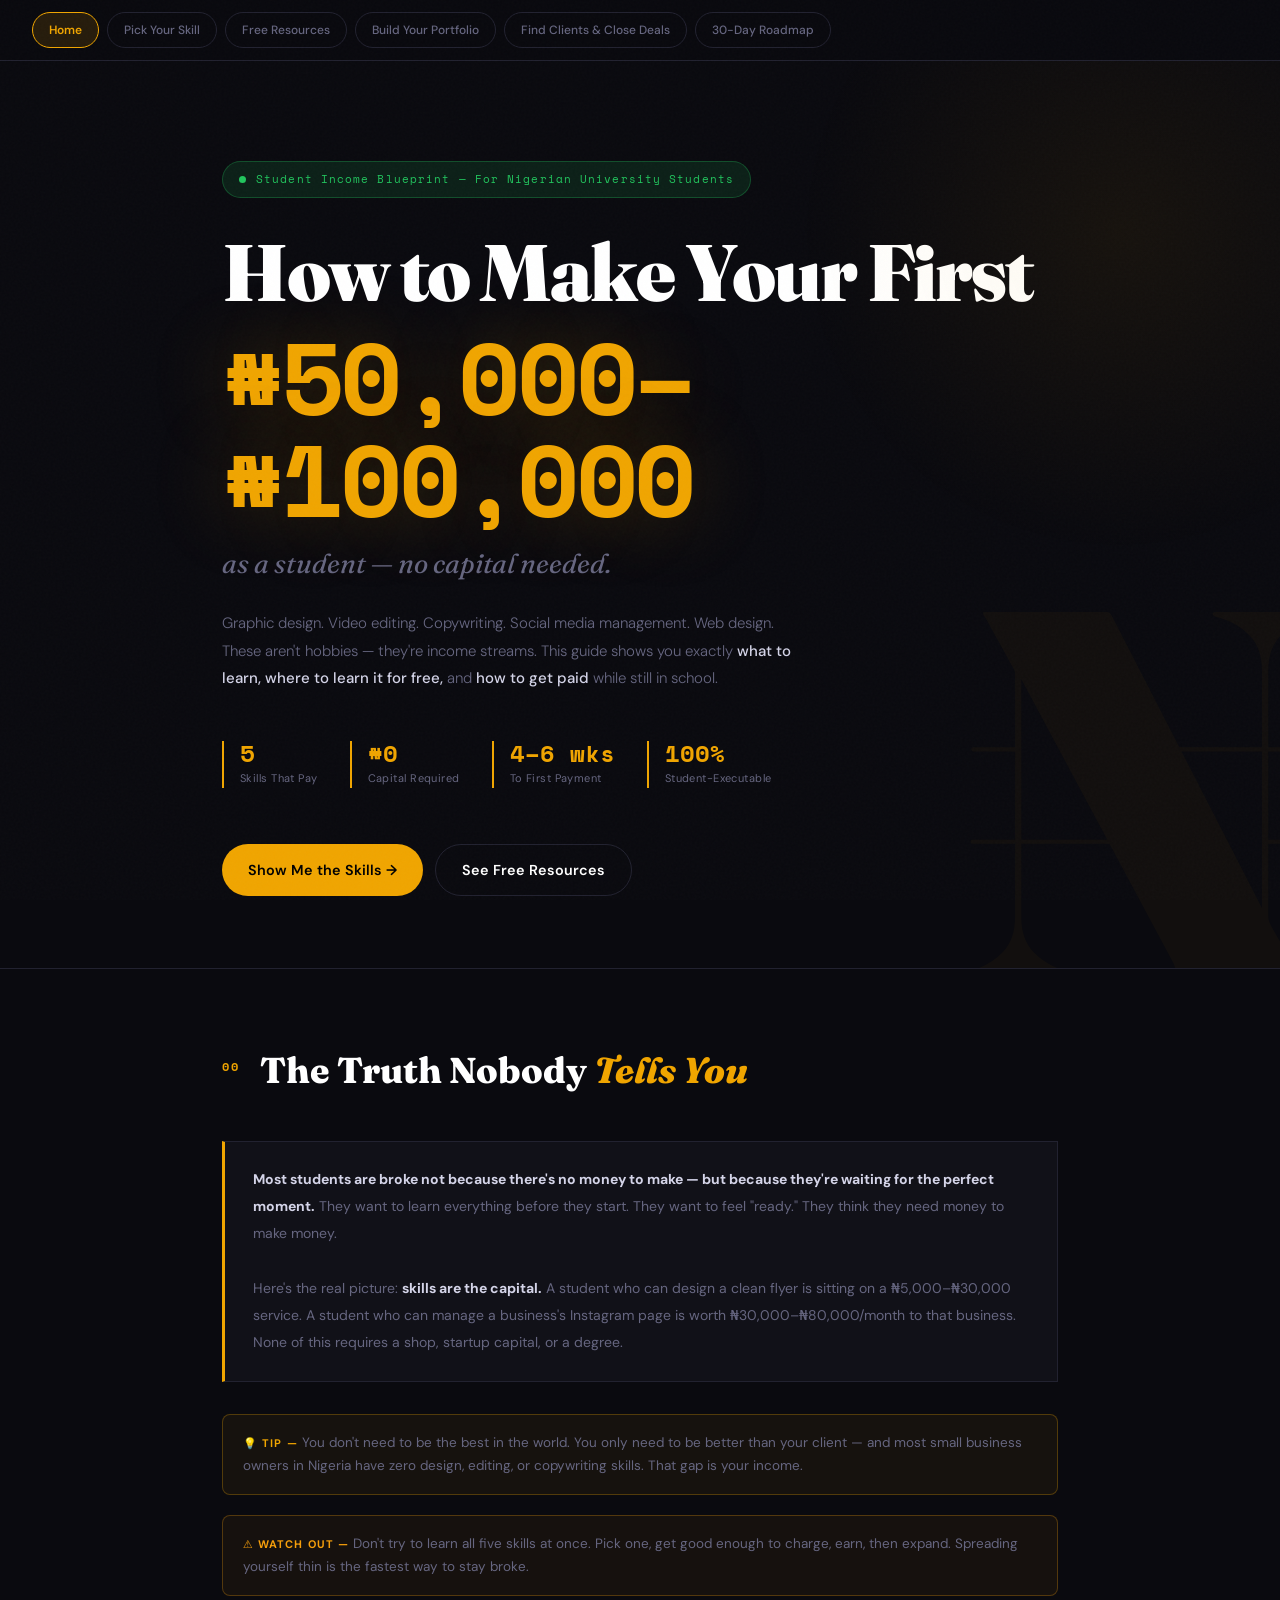
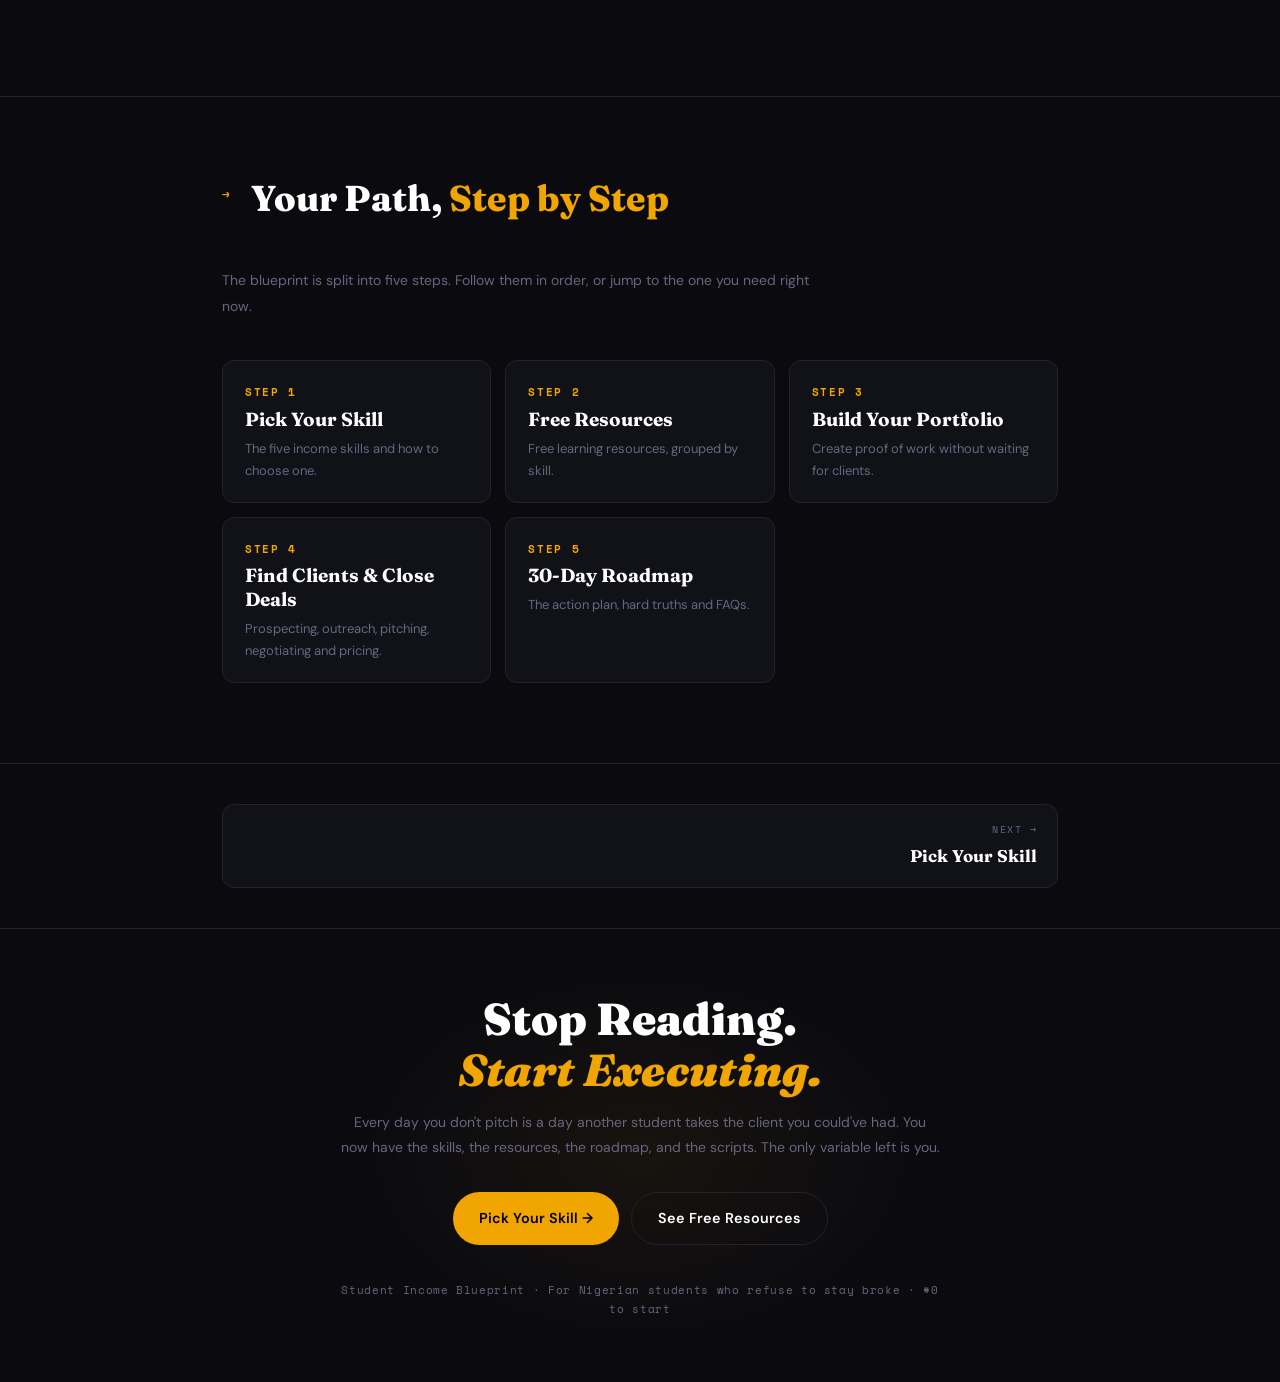
==== commit 210aaeac: "Update index.html" ====
--- a/index.html
+++ b/index.html
@@ -10,7 +10,7 @@
   <link rel="preconnect" href="https://fonts.gstatic.com" crossorigin />
   <link href="https://fonts.googleapis.com/css2?family=Fraunces:ital,opsz,wght@0,9..144,400;0,9..144,600;0,9..144,700;0,9..144,900;1,9..144,400;1,9..144,700&family=DM+Sans:wght@300;400;500;600&family=Space+Mono:wght@400;700&display=swap" rel="stylesheet" />
 
-  <link rel="stylesheet" href="assets/css/styles.css" />
+  <link rel="stylesheet" href="styles.css" />
 </head>
 <body>
 
@@ -131,6 +131,6 @@
   </div>
 </footer>
 
-<script src="assets/js/main.js"></script>
+<script src="main.js"></script>
 </body>
 </html>
--- a/styles.css
+++ b/styles.css
@@ -0,0 +1,705 @@
+/* ─── RESET ────────────────────────────────────────────────── */
+*, *::before, *::after { box-sizing: border-box; margin: 0; padding: 0; }
+
+:root {
+  --bg:         #0a0a0f;
+  --surface:    #111118;
+  --surface2:   #18181f;
+  --border:     rgba(255,255,255,0.08);
+  --border2:    #222230;
+  --gold:       #f0a500;
+  --gold-dim:   rgba(240,165,0,0.12);
+  --gold-glow:  rgba(240,165,0,0.18);
+  --green:      #22c55e;
+  --green-dim:  rgba(34,197,94,0.12);
+  --red:        #ef4444;
+  --yellow:     #f59e0b;
+  --blue:       #3b82f6;
+  --white:      #ffffff;
+  --off-white:  #e8e8f0;
+  --muted:      #666680;
+  --text:       #d4d4e8;
+  --font-d:     'Fraunces', Georgia, serif;
+  --font-b:     'DM Sans', system-ui, sans-serif;
+  --font-m:     'Space Mono', monospace;
+  --ease:       cubic-bezier(0.22, 1, 0.36, 1);
+  --r:          12px;
+  --r-sm:       8px;
+}
+
+html { scroll-behavior: smooth; -webkit-text-size-adjust: 100%; }
+
+body {
+  font-family: var(--font-b);
+  background: var(--bg);
+  color: var(--text);
+  line-height: 1.7;
+  font-size: 15px;
+  overflow-x: hidden;
+  -webkit-font-smoothing: antialiased;
+}
+
+/* Noise texture overlay */
+body::before {
+  content: '';
+  position: fixed;
+  inset: 0;
+  background-image: url("data:image/svg+xml,%3Csvg viewBox='0 0 512 512' xmlns='http://www.w3.org/2000/svg'%3E%3Cfilter id='n'%3E%3CfeTurbulence type='fractalNoise' baseFrequency='0.75' numOctaves='4' stitchTiles='stitch'/%3E%3C/filter%3E%3Crect width='100%25' height='100%25' filter='url(%23n)' opacity='1'/%3E%3C/svg%3E");
+  opacity: 0.022;
+  pointer-events: none;
+  z-index: 9999;
+}
+
+::selection { background: var(--gold); color: #000; }
+:focus-visible { outline: 2px solid var(--gold); outline-offset: 3px; border-radius: 4px; }
+
+h1, h2, h3, h4 { font-family: var(--font-d); }
+a { color: var(--gold); text-decoration: none; }
+a:hover { text-decoration: underline; }
+
+/* ─── SKIP LINK ─────────────────────────────────────────────── */
+.skip-link {
+  position: absolute; top: -100%; left: 1rem;
+  padding: .5rem 1rem; background: var(--gold); color: #000;
+  font-weight: 600; border-radius: 0 0 var(--r-sm) var(--r-sm);
+  z-index: 9998; transition: top .2s; text-decoration: none;
+}
+.skip-link:focus { top: 0; }
+
+/* ─── PROGRESS BAR ──────────────────────────────────────────── */
+.progress-bar {
+  position: fixed; top: 0; left: 0; height: 3px; width: 0%;
+  background: linear-gradient(90deg, var(--gold), #ffe5a0);
+  z-index: 1001; transition: width .1s linear; will-change: width;
+}
+
+/* ─── STICKY NAV ────────────────────────────────────────────── */
+.nav {
+  position: sticky; top: 0; z-index: 100;
+  background: rgba(10,10,15,0.96);
+  backdrop-filter: blur(16px);
+  -webkit-backdrop-filter: blur(16px);
+  border-bottom: 1px solid var(--border2);
+  padding: 12px 32px;
+  display: flex; gap: 8px; overflow-x: auto;
+  scrollbar-width: none;
+}
+.nav::-webkit-scrollbar { display: none; }
+
+.nav-pill {
+  flex-shrink: 0;
+  padding: 7px 16px;
+  border: 1px solid var(--border2);
+  border-radius: 999px;
+  font-family: var(--font-b);
+  font-size: 12px; font-weight: 500;
+  color: var(--muted); cursor: pointer;
+  transition: all .2s; background: none;
+  min-height: 34px; touch-action: manipulation;
+  display: inline-flex; align-items: center; white-space: nowrap; text-decoration: none;
+}
+.nav-pill:hover, .nav-pill.active, .nav-pill[aria-current="page"] {
+  border-color: var(--gold);
+  color: var(--gold);
+  background: var(--gold-dim);
+}
+
+/* ─── LAYOUT ────────────────────────────────────────────────── */
+.container { max-width: 900px; margin-inline: auto; padding-inline: 32px; }
+
+.section {
+  padding: 80px 0;
+  border-bottom: 1px solid var(--border2);
+}
+
+.section-header {
+  display: flex; align-items: flex-start;
+  gap: 20px; margin-bottom: 48px;
+}
+
+.section-num {
+  font-family: var(--font-m); font-size: 12px; font-weight: 700;
+  color: var(--gold); letter-spacing: .15em; margin-top: 8px;
+  flex-shrink: 0; text-transform: uppercase;
+}
+
+.section-title {
+  font-size: clamp(22px, 4vw, 36px);
+  font-weight: 800; line-height: 1.2;
+  color: var(--white);
+}
+.section-title .g { color: var(--gold); }
+.section-title .i { font-style: italic; }
+
+.section-sub {
+  font-size: 14px; color: var(--muted);
+  max-width: 600px; line-height: 1.85; margin-bottom: 40px;
+}
+
+/* ─── HERO ──────────────────────────────────────────────────── */
+#hero {
+  min-height: 100svh; display: flex; flex-direction: column;
+  justify-content: center;
+  padding: 100px 32px 72px;
+  position: relative; overflow: hidden;
+  border-bottom: 1px solid var(--border2);
+}
+
+#hero::before {
+  content: '₦';
+  position: absolute; right: -40px; bottom: -80px;
+  font-family: var(--font-d); font-size: 520px; font-weight: 900;
+  color: var(--gold); opacity: 0.03; pointer-events: none; line-height: 1;
+}
+
+#hero::after {
+  content: '';
+  position: absolute; top: -20%; right: -15%;
+  width: 55vw; height: 55vw;
+  background: radial-gradient(circle, rgba(240,165,0,0.06) 0%, transparent 65%);
+  border-radius: 50%; pointer-events: none;
+}
+
+.hero-tag {
+  display: inline-flex; align-items: center; gap: 10px;
+  background: var(--green-dim); border: 1px solid rgba(34,197,94,0.28);
+  color: var(--green); font-family: var(--font-m); font-size: 11px;
+  letter-spacing: .1em; padding: 8px 16px; border-radius: 50px;
+  margin-bottom: 32px; width: fit-content;
+}
+.hero-tag-dot {
+  width: 7px; height: 7px; border-radius: 50%;
+  background: var(--green); animation: pulse-dot 1.5s ease-in-out infinite;
+}
+
+.hero-h1 {
+  font-size: clamp(2.4rem, 6.5vw, 5rem);
+  font-weight: 900; line-height: 1.06;
+  letter-spacing: -.025em; color: var(--white);
+  max-width: 840px; margin-bottom: 10px;
+}
+
+.hero-price {
+  display: block;
+  font-family: var(--font-m); font-size: clamp(2.8rem, 8vw, 6.5rem);
+  font-weight: 700; color: var(--gold); line-height: 1;
+  letter-spacing: -.03em; margin-bottom: 10px;
+  text-shadow: 0 0 80px rgba(240,165,0,0.25);
+}
+
+.hero-tagline {
+  font-family: var(--font-d); font-size: clamp(1.2rem, 2.5vw, 1.7rem);
+  font-weight: 400; font-style: italic;
+  color: var(--muted); margin-bottom: 24px;
+}
+
+.hero-sub {
+  font-size: 15px; color: var(--muted);
+  max-width: 580px; margin-bottom: 48px; font-weight: 300; line-height: 1.85;
+}
+.hero-sub strong { color: var(--text); font-weight: 500; }
+
+.hero-stats {
+  display: flex; gap: 32px; flex-wrap: wrap; margin-bottom: 56px;
+}
+
+.stat {
+  border-left: 2px solid var(--gold); padding-left: 16px;
+}
+.stat-num {
+  font-family: var(--font-m); font-size: 1.5rem; font-weight: 700;
+  color: var(--gold); line-height: 1;
+}
+.stat-label {
+  font-size: 11px; color: var(--muted); letter-spacing: .04em; margin-top: 4px;
+}
+
+.hero-btns { display: flex; flex-wrap: wrap; gap: 12px; }
+
+.btn {
+  display: inline-flex; align-items: center; gap: 8px;
+  font-family: var(--font-b); font-size: .9rem; font-weight: 600;
+  padding: 13px 26px; border-radius: 50px; cursor: pointer;
+  text-decoration: none; border: none;
+  transition: all .25s var(--ease); touch-action: manipulation; min-height: 46px;
+}
+.btn-primary { background: var(--gold); color: #000; }
+.btn-primary:hover {
+  background: #ffc027; transform: translateY(-2px);
+  box-shadow: 0 8px 28px rgba(240,165,0,0.32);
+  text-decoration: none;
+}
+.btn-ghost { background: transparent; color: var(--white); border: 1px solid var(--border2); }
+.btn-ghost:hover { border-color: rgba(255,255,255,.25); background: rgba(255,255,255,.05); text-decoration: none; }
+
+/* ─── INTRO BLOCK ───────────────────────────────────────────── */
+.intro-block {
+  background: var(--surface);
+  border: 1px solid var(--border2);
+  border-left: 3px solid var(--gold);
+  padding: 24px 28px; margin-bottom: 32px;
+  font-size: 14px; line-height: 1.95; color: var(--muted);
+}
+.intro-block strong { color: var(--text); }
+
+/* ─── CALLOUT BOXES ─────────────────────────────────────────── */
+.callout {
+  border: 1px solid; padding: 16px 20px;
+  margin: 20px 0; font-size: 13.5px; line-height: 1.75;
+  border-radius: var(--r-sm);
+}
+.callout.tip {
+  border-color: rgba(240,165,0,.28); background: rgba(240,165,0,.05); color: var(--muted);
+}
+.callout.tip::before {
+  content: '💡 TIP — '; color: var(--gold); font-weight: 700; font-size: 11px; letter-spacing: .1em;
+}
+.callout.warn {
+  border-color: rgba(245,158,11,.28); background: rgba(245,158,11,.05); color: var(--muted);
+}
+.callout.warn::before {
+  content: '⚠️ WATCH OUT — '; color: var(--yellow); font-weight: 700; font-size: 11px; letter-spacing: .1em;
+}
+.callout.action {
+  border-color: rgba(34,197,94,.28); background: rgba(34,197,94,.05); color: var(--muted);
+}
+.callout.action::before {
+  content: '✅ DO THIS NOW — '; color: var(--green); font-weight: 700; font-size: 11px; letter-spacing: .1em;
+}
+
+/* ─── SKILL GRID ────────────────────────────────────────────── */
+.skill-grid {
+  display: grid; grid-template-columns: repeat(auto-fit, minmax(260px, 1fr));
+  gap: 14px; margin-bottom: 32px;
+}
+
+.skill-card {
+  background: var(--surface); border: 1px solid var(--border2);
+  padding: 24px; cursor: default; transition: all .25s var(--ease);
+  position: relative; overflow: hidden; border-radius: var(--r);
+}
+.skill-card::before {
+  content: ''; position: absolute; inset: 0;
+  background: linear-gradient(135deg, var(--gold-dim) 0%, transparent 60%);
+  opacity: 0; transition: opacity .3s; border-radius: var(--r);
+}
+.skill-card:hover { border-color: rgba(240,165,0,.3); transform: translateY(-2px); }
+.skill-card:hover::before { opacity: 1; }
+
+.skill-icon { font-size: 26px; margin-bottom: 12px; display: block; }
+.skill-name {
+  font-family: var(--font-d); font-size: 17px; font-weight: 700;
+  color: var(--white); margin-bottom: 8px;
+}
+.skill-desc { font-size: 13px; color: var(--muted); line-height: 1.65; }
+.skill-earn {
+  margin-top: 14px; display: inline-block;
+  background: var(--gold-dim); color: var(--gold);
+  font-family: var(--font-m); font-size: 11px; font-weight: 700;
+  padding: 4px 12px; border-radius: 50px;
+  border: 1px solid rgba(240,165,0,.2);
+}
+
+/* ─── RESOURCE TABLES ───────────────────────────────────────── */
+.resource-block {
+  margin: 36px 0;
+}
+
+.resource-skill-title {
+  display: flex; align-items: center; gap: 12px;
+  font-family: var(--font-d); font-size: 18px; font-weight: 700;
+  color: var(--white); margin-bottom: 16px; padding-bottom: 12px;
+  border-bottom: 1px solid var(--border2);
+}
+
+.resource-skill-title .emoji { font-size: 22px; }
+
+.resources {
+  width: 100%; border-collapse: collapse; margin-bottom: 8px; font-size: 13px;
+}
+.resources th {
+  text-align: left; font-family: var(--font-m);
+  font-size: 10px; font-weight: 700; letter-spacing: .15em;
+  text-transform: uppercase; color: var(--muted);
+  padding: 10px 14px; border-bottom: 1px solid var(--border2);
+}
+.resources td {
+  padding: 12px 14px; border-bottom: 1px solid rgba(255,255,255,.04);
+  color: var(--muted); vertical-align: top; line-height: 1.55;
+}
+.resources tr:hover td { background: rgba(255,255,255,.02); }
+.resources td:first-child { color: var(--text); font-weight: 500; }
+.resources td:last-child { font-size: 12.5px; }
+
+.tag {
+  display: inline-block; padding: 3px 9px; font-size: 10px;
+  font-family: var(--font-m); font-weight: 700; letter-spacing: .06em;
+  border-radius: 50px; white-space: nowrap;
+}
+.tag.free    { background: rgba(34,197,94,.12);  color: var(--green); border: 1px solid rgba(34,197,94,.2); }
+.tag.youtube { background: rgba(255,80,80,.12);   color: #ff8080;      border: 1px solid rgba(255,80,80,.2); }
+.tag.paid    { background: rgba(245,158,11,.12);  color: var(--yellow); border: 1px solid rgba(245,158,11,.2); }
+.tag.cert    { background: rgba(59,130,246,.12);  color: #7ab3ff;      border: 1px solid rgba(59,130,246,.2); }
+.tag.tool    { background: rgba(168,85,247,.12);  color: #c084fc;      border: 1px solid rgba(168,85,247,.2); }
+
+.resource-tip {
+  font-family: var(--font-m); font-size: 11px; letter-spacing: .08em;
+  color: var(--muted); padding: 10px 14px;
+  background: rgba(255,255,255,.02); border-radius: 0 0 var(--r-sm) var(--r-sm);
+  border: 1px solid var(--border2); border-top: none; margin-top: -1px;
+}
+
+/* ─── STEPS ─────────────────────────────────────────────────── */
+.steps { display: flex; flex-direction: column; }
+
+.step {
+  display: flex; gap: 22px;
+  padding: 28px 0; border-bottom: 1px solid var(--border2);
+}
+.step:last-child { border-bottom: none; }
+
+.step-left {
+  display: flex; flex-direction: column;
+  align-items: center; flex-shrink: 0; width: 38px;
+}
+
+.step-dot {
+  width: 38px; height: 38px; border-radius: 50%;
+  background: var(--gold); color: #000;
+  font-family: var(--font-m); font-weight: 700; font-size: 13px;
+  display: flex; align-items: center; justify-content: center; flex-shrink: 0;
+}
+
+.step-line {
+  width: 1px; flex: 1; background: var(--border2); margin-top: 8px; min-height: 32px;
+}
+.step:last-child .step-line { display: none; }
+
+.step-content { flex: 1; padding-top: 6px; }
+
+.step-title {
+  font-family: var(--font-d); font-size: 17px; font-weight: 700;
+  color: var(--white); margin-bottom: 10px; line-height: 1.3;
+}
+.step-body { color: var(--muted); font-size: 13.5px; line-height: 1.85; margin-bottom: 14px; }
+
+/* ─── SCRIPT BOX ────────────────────────────────────────────── */
+.script-box {
+  background: var(--surface2); border: 1px solid var(--border2);
+  border-left: 3px solid var(--green);
+  padding: 22px 26px; margin: 18px 0;
+  font-size: 13.5px; line-height: 1.9; color: var(--muted);
+  font-style: italic; position: relative; border-radius: 0 var(--r-sm) var(--r-sm) 0;
+}
+.script-box::before {
+  content: 'SCRIPT TEMPLATE';
+  position: absolute; top: -11px; left: 16px;
+  background: var(--green); color: #000;
+  font-size: 9px; font-weight: 800; font-style: normal;
+  font-family: var(--font-m); padding: 3px 10px; border-radius: 50px;
+  letter-spacing: .12em;
+}
+.script-box em { color: var(--gold); font-style: normal; font-weight: 600; }
+
+/* ─── PRICE GRIDS ───────────────────────────────────────────── */
+.price-section-title {
+  font-family: var(--font-m); font-size: 11px; font-weight: 700;
+  letter-spacing: .12em; text-transform: uppercase;
+  color: var(--muted); margin: 32px 0 14px;
+  display: flex; align-items: center; gap: 10px;
+}
+.price-section-title::after {
+  content: ''; flex: 1; height: 1px; background: var(--border2);
+}
+
+.price-grid {
+  display: grid; grid-template-columns: repeat(3, 1fr);
+  gap: 10px; margin-bottom: 8px;
+}
+
+.price-card {
+  background: var(--surface); border: 1px solid var(--border2);
+  padding: 18px 16px; text-align: center; border-radius: var(--r-sm);
+  transition: border-color .2s;
+}
+.price-card:hover { border-color: rgba(240,165,0,.3); }
+
+.price-label {
+  font-family: var(--font-m); font-size: 10px; font-weight: 700;
+  letter-spacing: .1em; text-transform: uppercase;
+  color: var(--muted); margin-bottom: 8px;
+}
+.price-amount {
+  font-family: var(--font-m); font-size: 1.5rem;
+  font-weight: 700; color: var(--gold); line-height: 1; margin-bottom: 6px;
+}
+.price-note { font-size: 11px; color: var(--muted); line-height: 1.5; }
+
+/* ─── TIMELINE ──────────────────────────────────────────────── */
+.timeline {
+  position: relative; padding-left: 30px;
+  border-left: 2px solid var(--border2); margin: 28px 0;
+}
+
+.tl-item { position: relative; margin-bottom: 32px; }
+.tl-item:last-child { margin-bottom: 0; }
+
+.tl-item::before {
+  content: ''; position: absolute;
+  left: -37px; top: 6px; width: 10px; height: 10px;
+  border-radius: 50%; background: var(--gold); border: 2px solid var(--bg);
+}
+
+.tl-week {
+  font-family: var(--font-m); font-size: 11px; font-weight: 700;
+  color: var(--gold); letter-spacing: .1em; text-transform: uppercase; margin-bottom: 6px;
+}
+.tl-title {
+  font-family: var(--font-d); font-size: 16px; font-weight: 700;
+  color: var(--white); margin-bottom: 6px;
+}
+.tl-body { font-size: 13.5px; color: var(--muted); line-height: 1.8; }
+
+/* ─── MILESTONE ─────────────────────────────────────────────── */
+.milestone {
+  background: linear-gradient(135deg, rgba(240,165,0,.07) 0%, rgba(240,165,0,.02) 100%);
+  border: 1px solid rgba(240,165,0,.22);
+  padding: 36px; margin: 36px 0; text-align: center; border-radius: var(--r);
+  position: relative; overflow: hidden;
+}
+.milestone::before {
+  content: ''; position: absolute; top: 0; left: 0; right: 0;
+  height: 2px; background: linear-gradient(90deg, var(--gold), #fff8e1);
+}
+.milestone-label {
+  font-family: var(--font-m); font-size: 11px; font-weight: 700;
+  letter-spacing: .15em; text-transform: uppercase;
+  color: var(--gold); margin-bottom: 14px;
+}
+.milestone-num {
+  font-family: var(--font-m); font-size: clamp(2.5rem, 6vw, 4rem);
+  font-weight: 700; color: var(--gold); line-height: 1; margin-bottom: 10px;
+  text-shadow: 0 0 60px rgba(240,165,0,.3);
+}
+.milestone-desc { font-size: 14px; color: var(--muted); line-height: 1.7; }
+
+/* ─── CHECKLIST ─────────────────────────────────────────────── */
+.checklist {
+  list-style: none; display: flex; flex-direction: column;
+  gap: 10px; margin: 18px 0;
+}
+.checklist li {
+  display: flex; align-items: flex-start; gap: 12px;
+  font-size: 13.5px; color: var(--muted); line-height: 1.65;
+}
+.checklist li::before {
+  content: '→'; color: var(--gold); font-weight: 700;
+  flex-shrink: 0; margin-top: 1px; font-family: var(--font-m);
+}
+.checklist li strong { color: var(--text); }
+
+/* ─── Q&A ───────────────────────────────────────────────────── */
+.qa-list { display: flex; flex-direction: column; gap: 10px; margin-top: 32px; }
+
+.qa-item {
+  border: 1px solid var(--border2); overflow: hidden;
+  border-radius: var(--r-sm); transition: border-color .2s;
+}
+.qa-item.open { border-color: rgba(240,165,0,.25); }
+
+.qa-trigger {
+  width: 100%; background: var(--surface); border: none;
+  padding: 18px 22px; display: flex; justify-content: space-between;
+  align-items: center; gap: 16px; cursor: pointer; text-align: left;
+  font-family: var(--font-b); font-size: 14px; font-weight: 500;
+  color: var(--text); transition: background .2s;
+  min-height: 58px; touch-action: manipulation;
+}
+.qa-trigger:hover { background: var(--surface2); }
+.qa-trigger[aria-expanded="true"] { background: var(--surface2); }
+
+.qa-icon {
+  flex-shrink: 0; width: 26px; height: 26px; border-radius: 50%;
+  border: 1px solid var(--border2); display: flex; align-items: center;
+  justify-content: center; font-size: 15px; transition: all .3s var(--ease);
+  color: var(--gold);
+}
+.qa-trigger[aria-expanded="true"] .qa-icon {
+  background: var(--gold); border-color: var(--gold);
+  color: #000; transform: rotate(45deg);
+}
+
+.qa-body {
+  background: var(--surface); border-top: 1px solid var(--border2);
+  max-height: 0; overflow: hidden; transition: max-height .4s var(--ease);
+}
+
+.qa-body-inner {
+  padding: 16px 22px 20px;
+  font-size: 13.5px; color: var(--muted); line-height: 1.85;
+}
+.qa-body-inner strong { color: var(--text); }
+.qa-body-inner em { color: var(--gold); font-style: normal; font-weight: 500; }
+
+/* ─── TRUTH CARDS ───────────────────────────────────────────── */
+.truths-grid {
+  display: grid; grid-template-columns: repeat(auto-fit, minmax(260px, 1fr));
+  gap: 16px; margin-top: 8px;
+}
+
+.truth-card {
+  padding: 24px; background: var(--surface2);
+  border: 1px solid var(--border2); border-radius: var(--r);
+  position: relative; padding-top: 32px;
+}
+.truth-card::before {
+  content: attr(data-n);
+  position: absolute; top: -12px; left: 20px;
+  font-family: var(--font-m); font-size: 10px; font-weight: 700;
+  color: var(--gold); background: var(--surface);
+  padding: 3px 10px; border-radius: 50px;
+  border: 1px solid rgba(240,165,0,.2);
+}
+.truth-card h3 {
+  font-family: var(--font-d); font-size: 1rem; font-weight: 700;
+  color: var(--white); margin-bottom: 8px;
+}
+.truth-card p { font-size: 13px; color: var(--muted); line-height: 1.75; }
+
+/* ─── DIVIDER ───────────────────────────────────────────────── */
+.divider { width: 48px; height: 2px; background: var(--gold); margin: 20px 0; }
+
+.inline-highlight {
+  background: var(--gold-dim); color: var(--gold);
+  padding: 1px 7px; font-weight: 600; border-radius: 4px;
+}
+
+/* ─── FOOTER ────────────────────────────────────────────────── */
+footer {
+  padding: 64px 32px; text-align: center;
+  border-top: 1px solid var(--border2); position: relative; overflow: hidden;
+}
+footer::before {
+  content: '';
+  position: absolute; top: 50%; left: 50%;
+  transform: translate(-50%, -50%);
+  width: 600px; height: 400px;
+  background: radial-gradient(ellipse, rgba(240,165,0,.06) 0%, transparent 70%);
+  pointer-events: none;
+}
+.footer-inner { position: relative; z-index: 1; max-width: 600px; margin: 0 auto; }
+.footer-title {
+  font-family: var(--font-d); font-size: clamp(1.8rem, 4vw, 2.8rem);
+  font-weight: 900; color: var(--white); margin-bottom: 14px; line-height: 1.15;
+}
+.footer-title em { font-style: italic; color: var(--gold); }
+.footer-sub { font-size: 14px; color: var(--muted); margin-bottom: 32px; line-height: 1.8; }
+.footer-note { margin-top: 36px; font-family: var(--font-m); font-size: 11px; color: var(--muted); letter-spacing: .06em; }
+
+/* ─── ANIMATIONS ────────────────────────────────────────────── */
+@keyframes pulse-dot {
+  0%, 100% { opacity: 1; transform: scale(1); }
+  50% { opacity: .5; transform: scale(.7); }
+}
+
+@keyframes fadeUp {
+  from { opacity: 0; transform: translateY(20px); }
+  to { opacity: 1; transform: translateY(0); }
+}
+
+.hero-tag { animation: fadeUp .5s ease both; }
+.hero-h1  { animation: fadeUp .55s ease both .08s; }
+.hero-tagline { animation: fadeUp .55s ease both .14s; }
+.hero-sub  { animation: fadeUp .55s ease both .2s; }
+.hero-stats { animation: fadeUp .55s ease both .28s; }
+
+.reveal { opacity: 0; transform: translateY(22px); transition: opacity .55s ease, transform .55s ease; }
+.reveal.visible { opacity: 1; transform: translateY(0); }
+
+/* ─── MULTI-PAGE ADDITIONS ─────────────────────────────────── */
+.nav-pill:hover { text-decoration: none; }
+.nav-pill[aria-current="page"] { font-weight: 600; }
+
+/* Compact header used on inner pages (home keeps the full hero) */
+.page-header {
+  padding: 72px 32px 8px; position: relative; overflow: hidden;
+}
+.page-header .container { padding-inline: 0; }
+.page-header .hero-tag { margin-bottom: 18px; }
+.page-title {
+  font-size: clamp(30px, 6vw, 54px); font-weight: 900; line-height: 1.1;
+  color: var(--white); letter-spacing: -.01em; animation: fadeUp .55s ease both .08s;
+}
+.page-title .g { color: var(--gold); }
+.page-lead {
+  margin-top: 16px; max-width: 600px; font-size: 15px; color: var(--muted);
+  line-height: 1.85; animation: fadeUp .55s ease both .16s;
+}
+.page-header + main > .section:first-child { padding-top: 48px; }
+
+/* Journey cards on the home page */
+.journey-grid {
+  display: grid; grid-template-columns: repeat(auto-fit, minmax(250px, 1fr)); gap: 14px;
+}
+.journey-card {
+  display: block; padding: 22px 22px 20px; background: var(--surface);
+  border: 1px solid var(--border2); border-radius: var(--r); color: var(--text);
+  transition: border-color .2s, transform .2s var(--ease), background .2s;
+}
+.journey-card:hover { border-color: var(--gold); background: var(--surface2); transform: translateY(-2px); text-decoration: none; }
+.journey-step { font-family: var(--font-m); font-size: 11px; font-weight: 700; color: var(--gold); letter-spacing: .15em; }
+.journey-name { font-family: var(--font-d); font-size: 19px; font-weight: 700; color: var(--white); margin: 6px 0 6px; line-height: 1.25; }
+.journey-desc { font-size: 13px; color: var(--muted); line-height: 1.7; }
+
+/* Previous / next page links */
+.pager {
+  max-width: 900px; margin: 0 auto; padding: 40px 32px;
+  display: flex; gap: 14px; justify-content: space-between; flex-wrap: wrap;
+}
+.pager a {
+  flex: 1 1 260px; display: block; padding: 16px 20px; background: var(--surface);
+  border: 1px solid var(--border2); border-radius: var(--r); transition: border-color .2s, background .2s;
+}
+.pager a:hover { border-color: var(--gold); background: var(--surface2); text-decoration: none; }
+.pager .pager-dir { display: block; font-family: var(--font-m); font-size: 10px; letter-spacing: .15em; text-transform: uppercase; color: var(--muted); }
+.pager .pager-name { display: block; font-family: var(--font-d); font-size: 17px; font-weight: 700; color: var(--white); margin-top: 4px; }
+.pager .pager-next { text-align: right; margin-left: auto; }
+
+/* Wide tables scroll instead of breaking the layout */
+.table-scroll { overflow-x: auto; -webkit-overflow-scrolling: touch; }
+
+/* ─── RESPONSIVE ────────────────────────────────────────────── */
+@media (max-width: 700px) {
+  #hero { padding: 80px 24px 56px; }
+  .container { padding-inline: 24px; }
+  .nav { padding: 10px 20px; }
+  .price-grid { grid-template-columns: 1fr; gap: 8px; }
+  .skill-grid { grid-template-columns: 1fr; }
+  .truths-grid { grid-template-columns: 1fr; }
+  .hero-stats { gap: 24px; }
+  .resources { font-size: 12px; }
+  .resources th { font-size: 9px; }
+  .resources th:nth-child(2) { display: none; }
+  .resources td:nth-child(2) { display: none; }
+  .section { padding: 56px 0; }
+  .page-header { padding: 56px 24px 4px; }
+  .pager { padding: 32px 24px; }
+  .pager .pager-next { text-align: left; }
+}
+
+@media (max-width: 480px) {
+  .hero-btns { flex-direction: column; }
+  .btn { width: 100%; justify-content: center; }
+}
+
+@media print {
+  .nav, .progress-bar, .skip-link, .pager { display: none; }
+  body { background: white; color: black; }
+}
+
+@media (prefers-reduced-motion: reduce) {
+  html { scroll-behavior: auto; }
+  .reveal { opacity: 1; transform: none; transition: none; }
+  .hero-tag, .hero-h1, .hero-tagline, .hero-sub, .hero-stats, .page-title, .page-lead { animation: none; }
+}
+
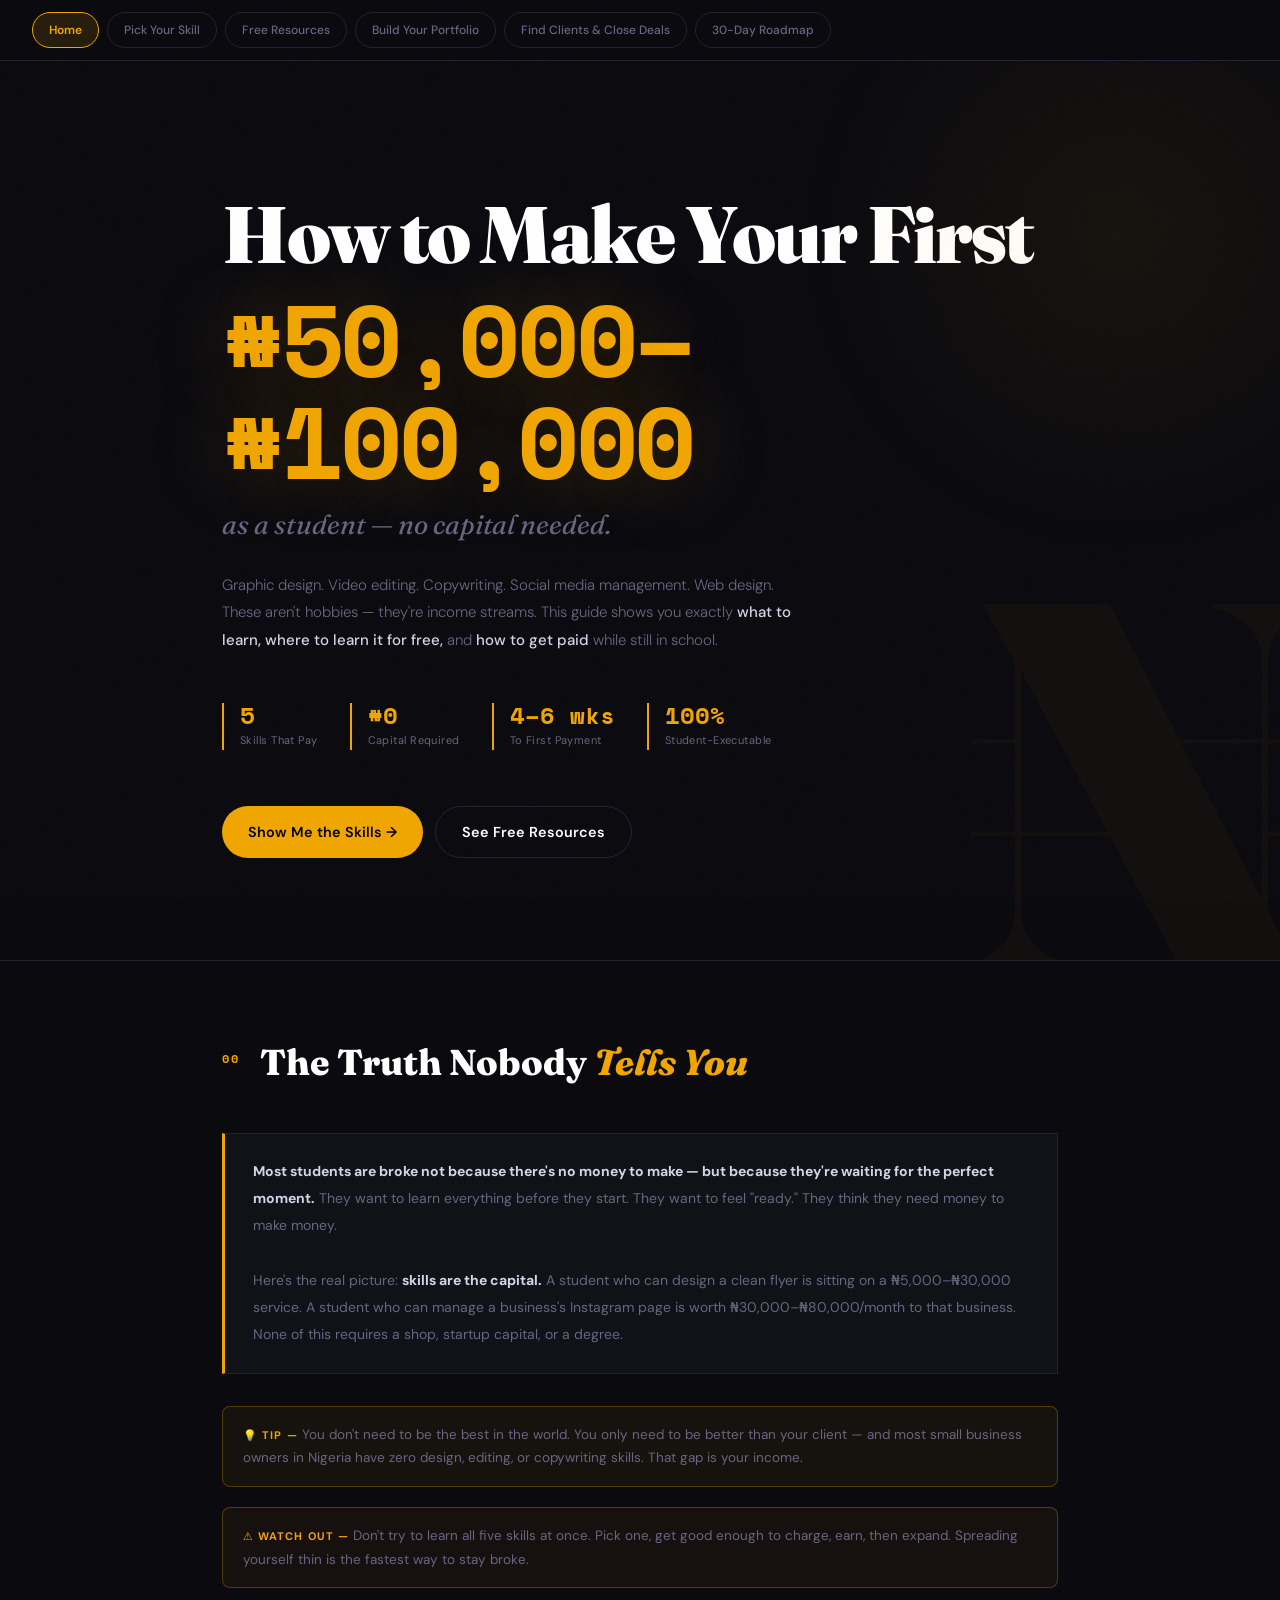
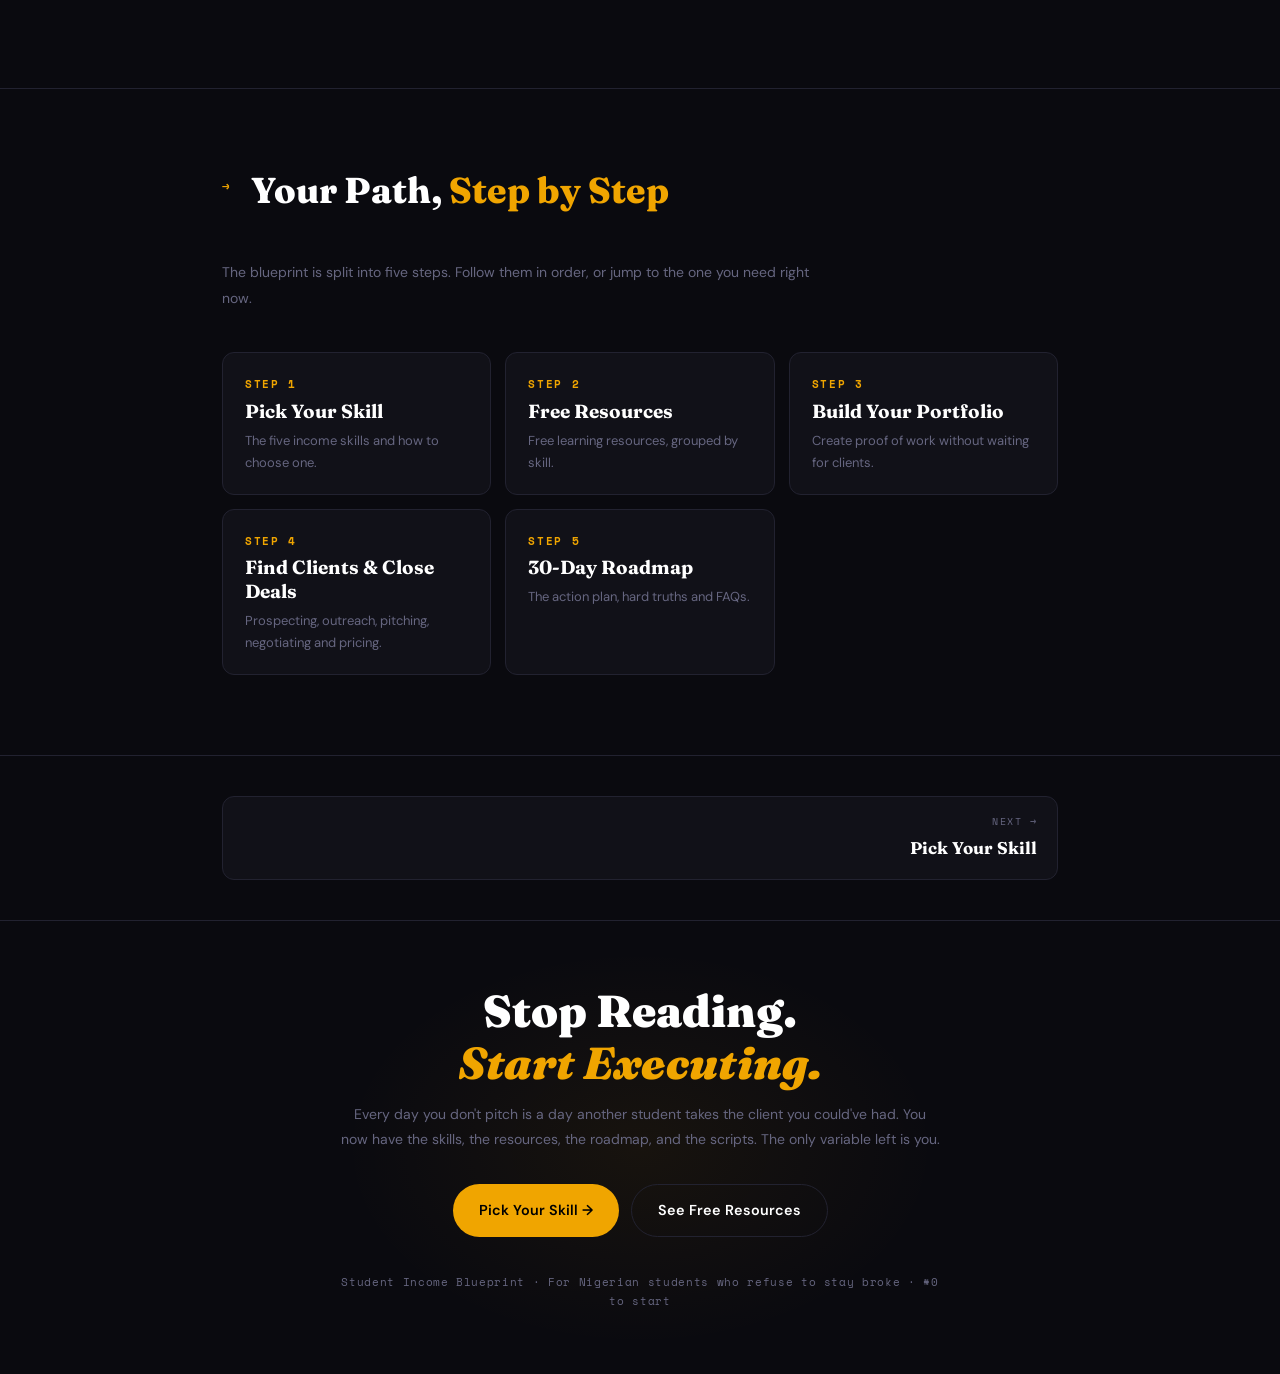
==== commit c29500cd: "Update index.html" ====
--- a/index.html
+++ b/index.html
@@ -29,10 +29,6 @@
 <!-- ── HERO ───────────────────────────────────────────────────── -->
 <section id="hero" aria-labelledby="hero-h1">
   <div class="container">
-    <div class="hero-tag">
-      <span class="hero-tag-dot" aria-hidden="true"></span>
-      Student Income Blueprint — For Nigerian University Students
-    </div>
 
     <h1 class="hero-h1" id="hero-h1">How to Make Your First</h1>
     <span class="hero-price" aria-label="50,000 to 100,000 Naira">₦50,000–₦100,000</span>
